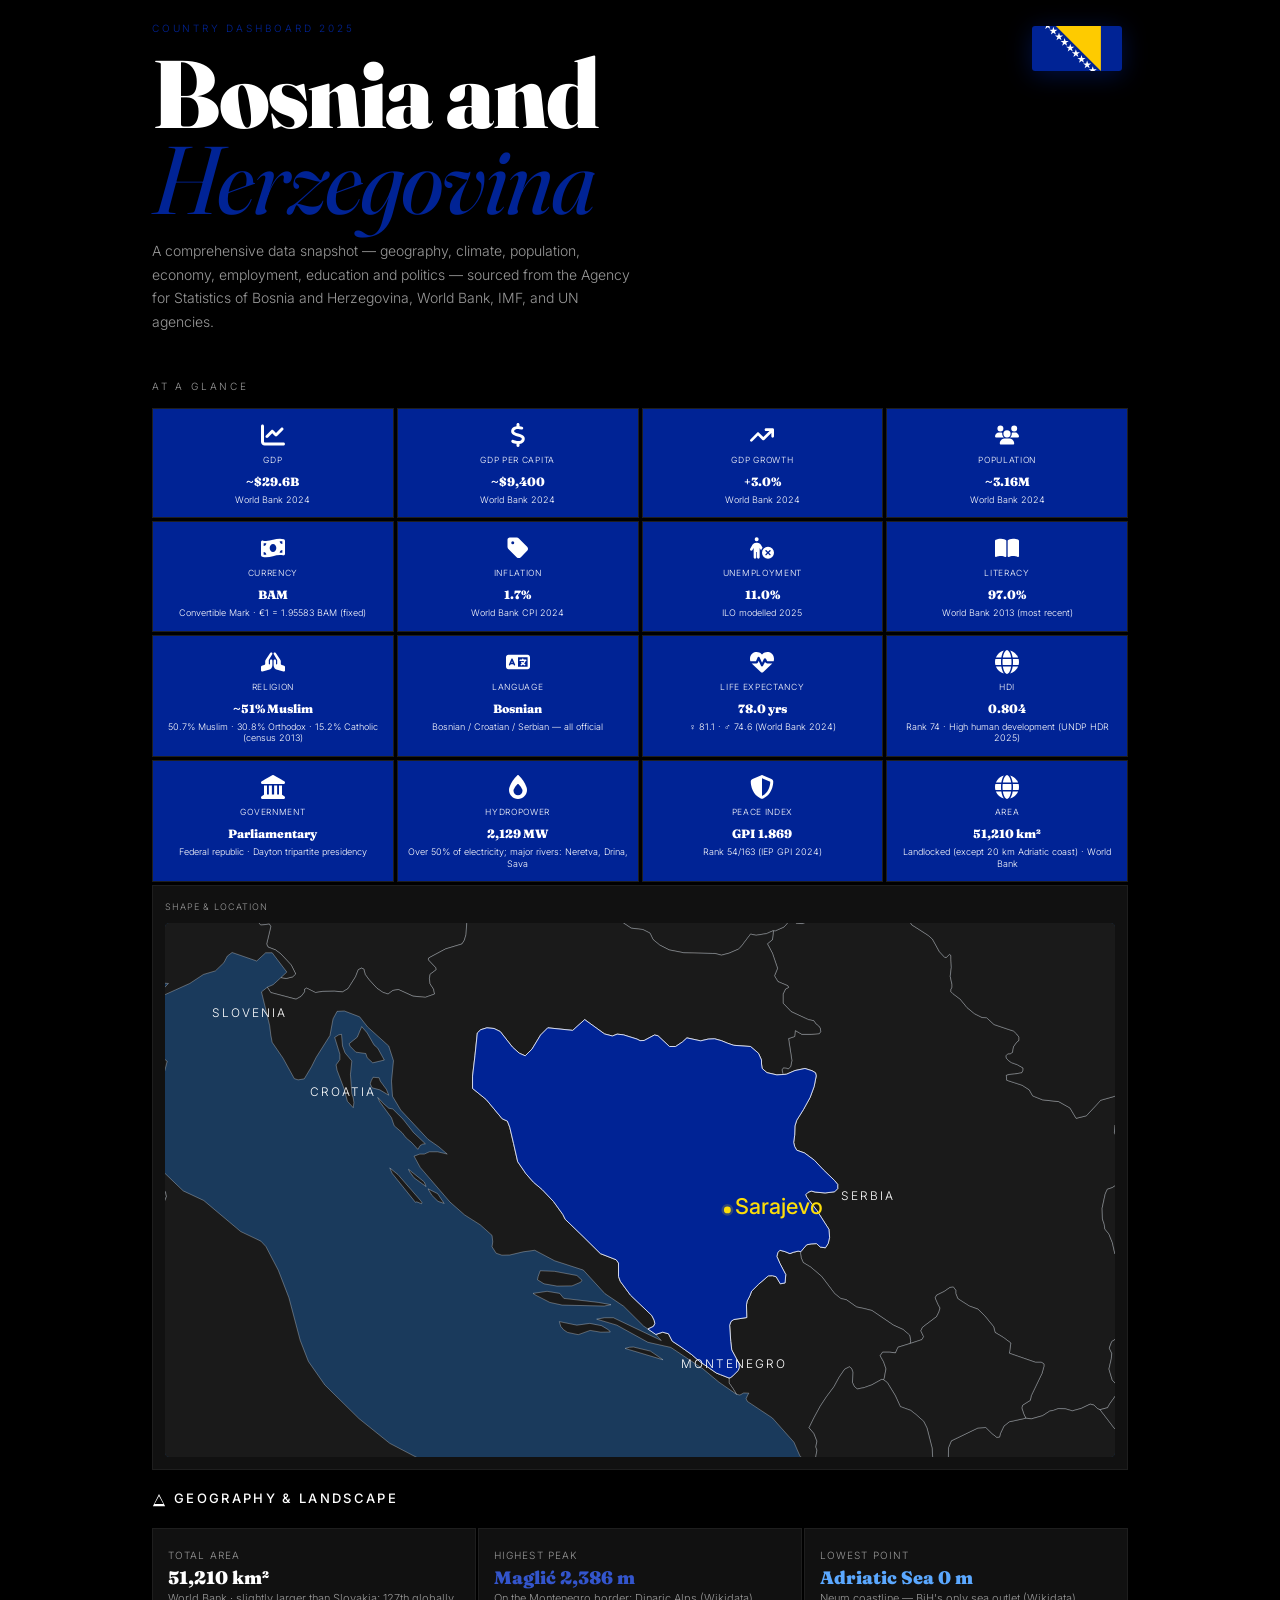
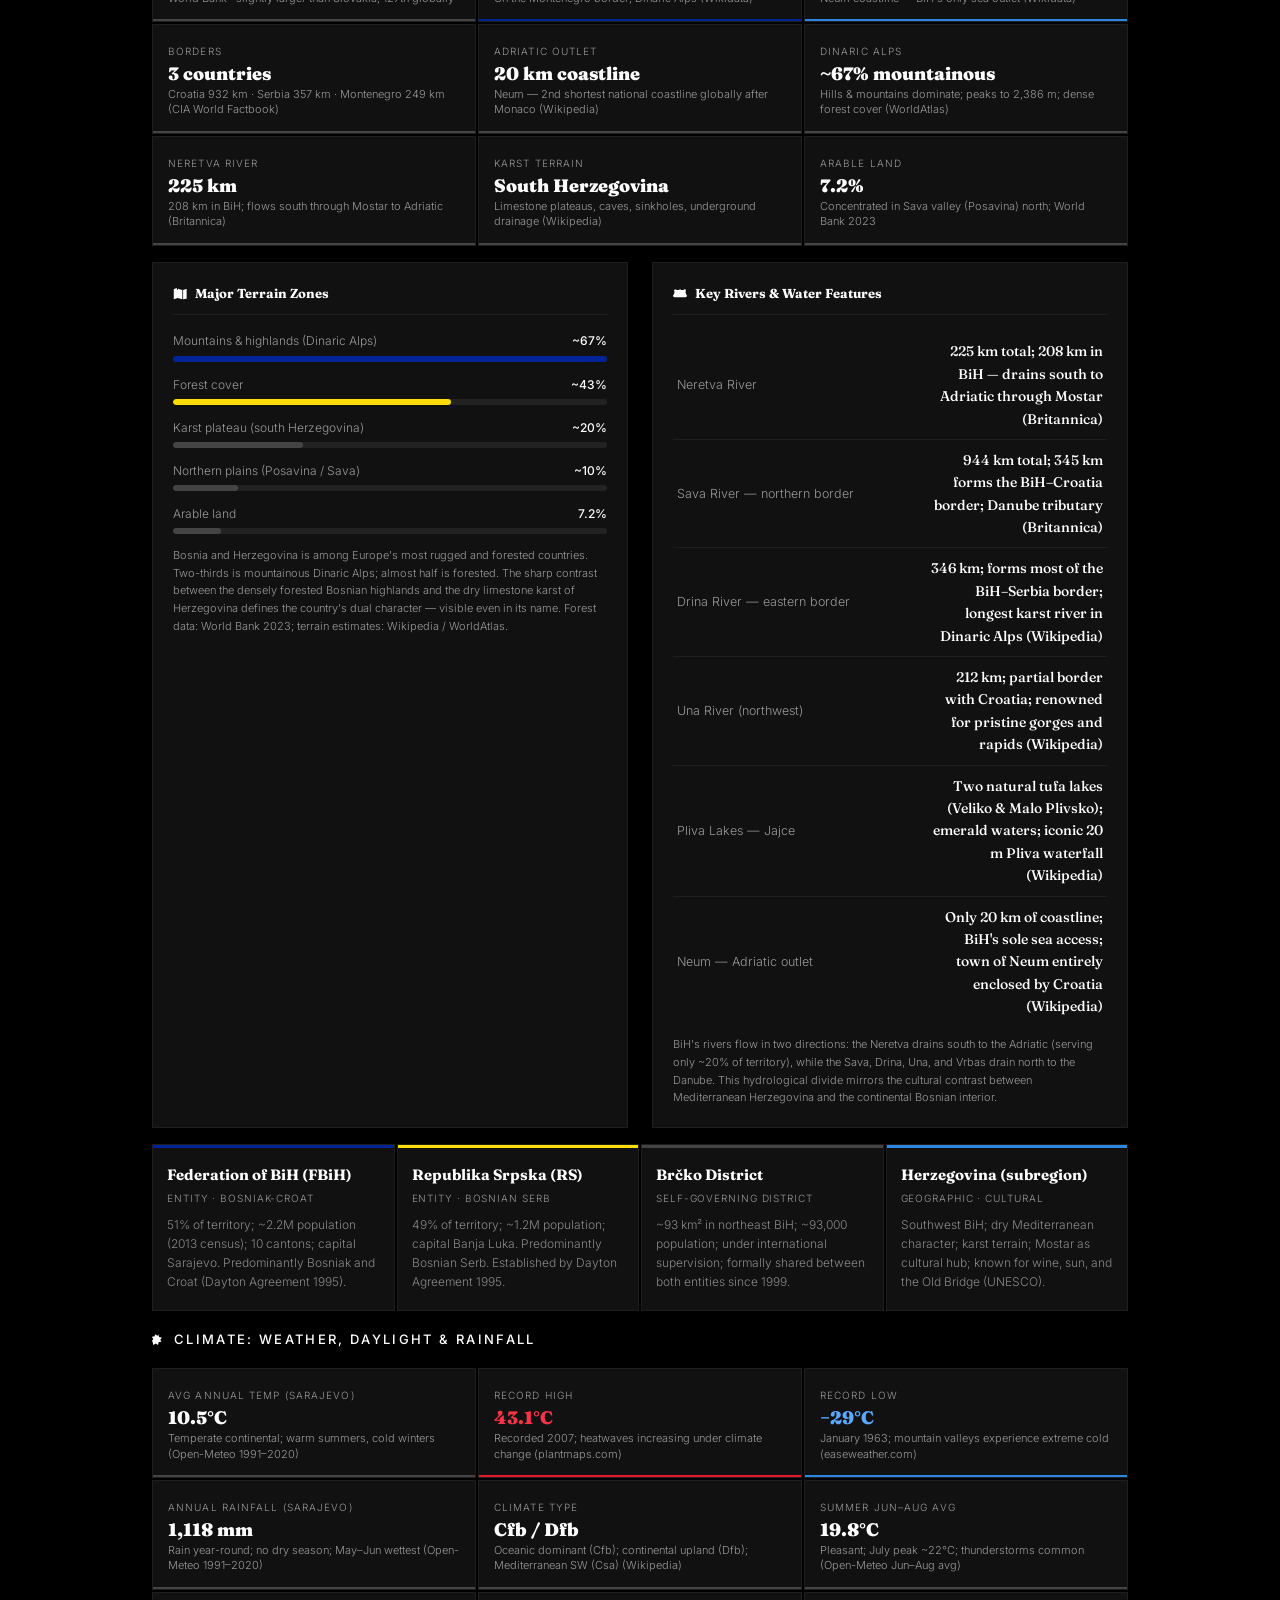
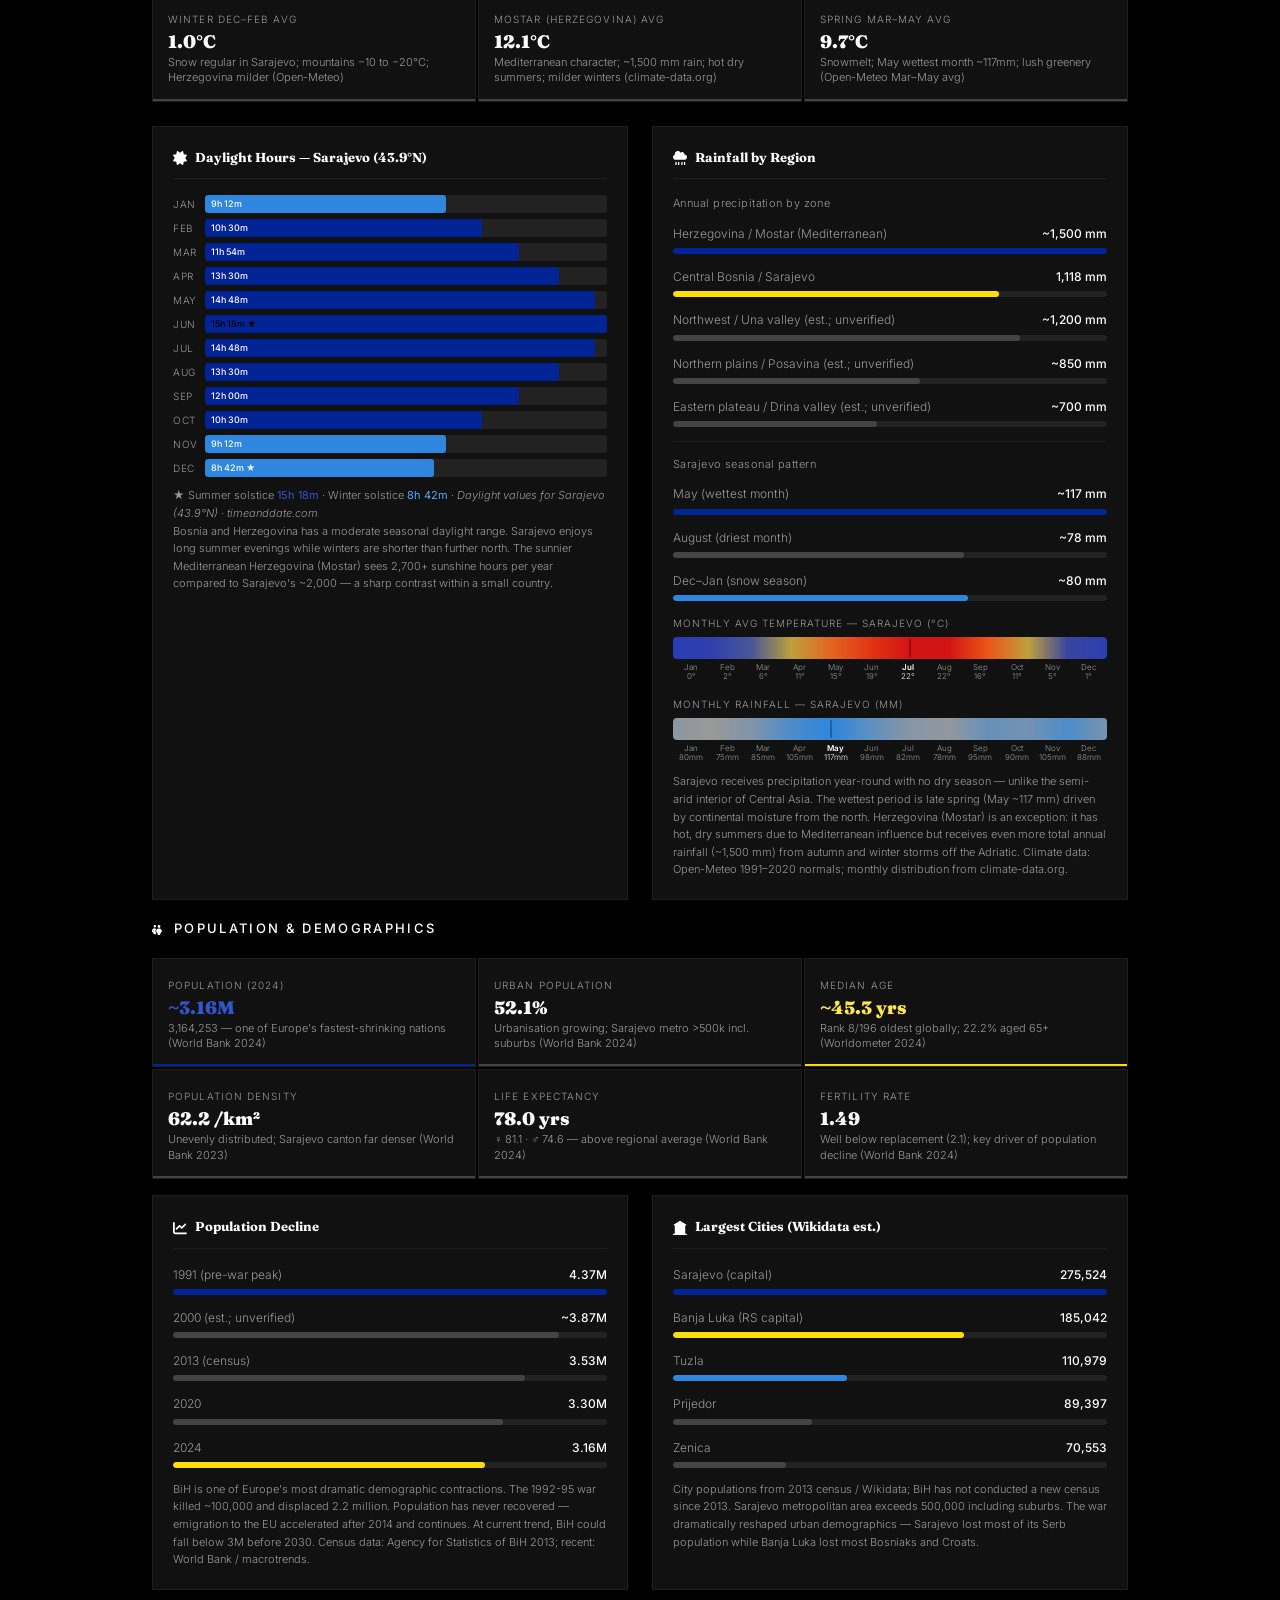
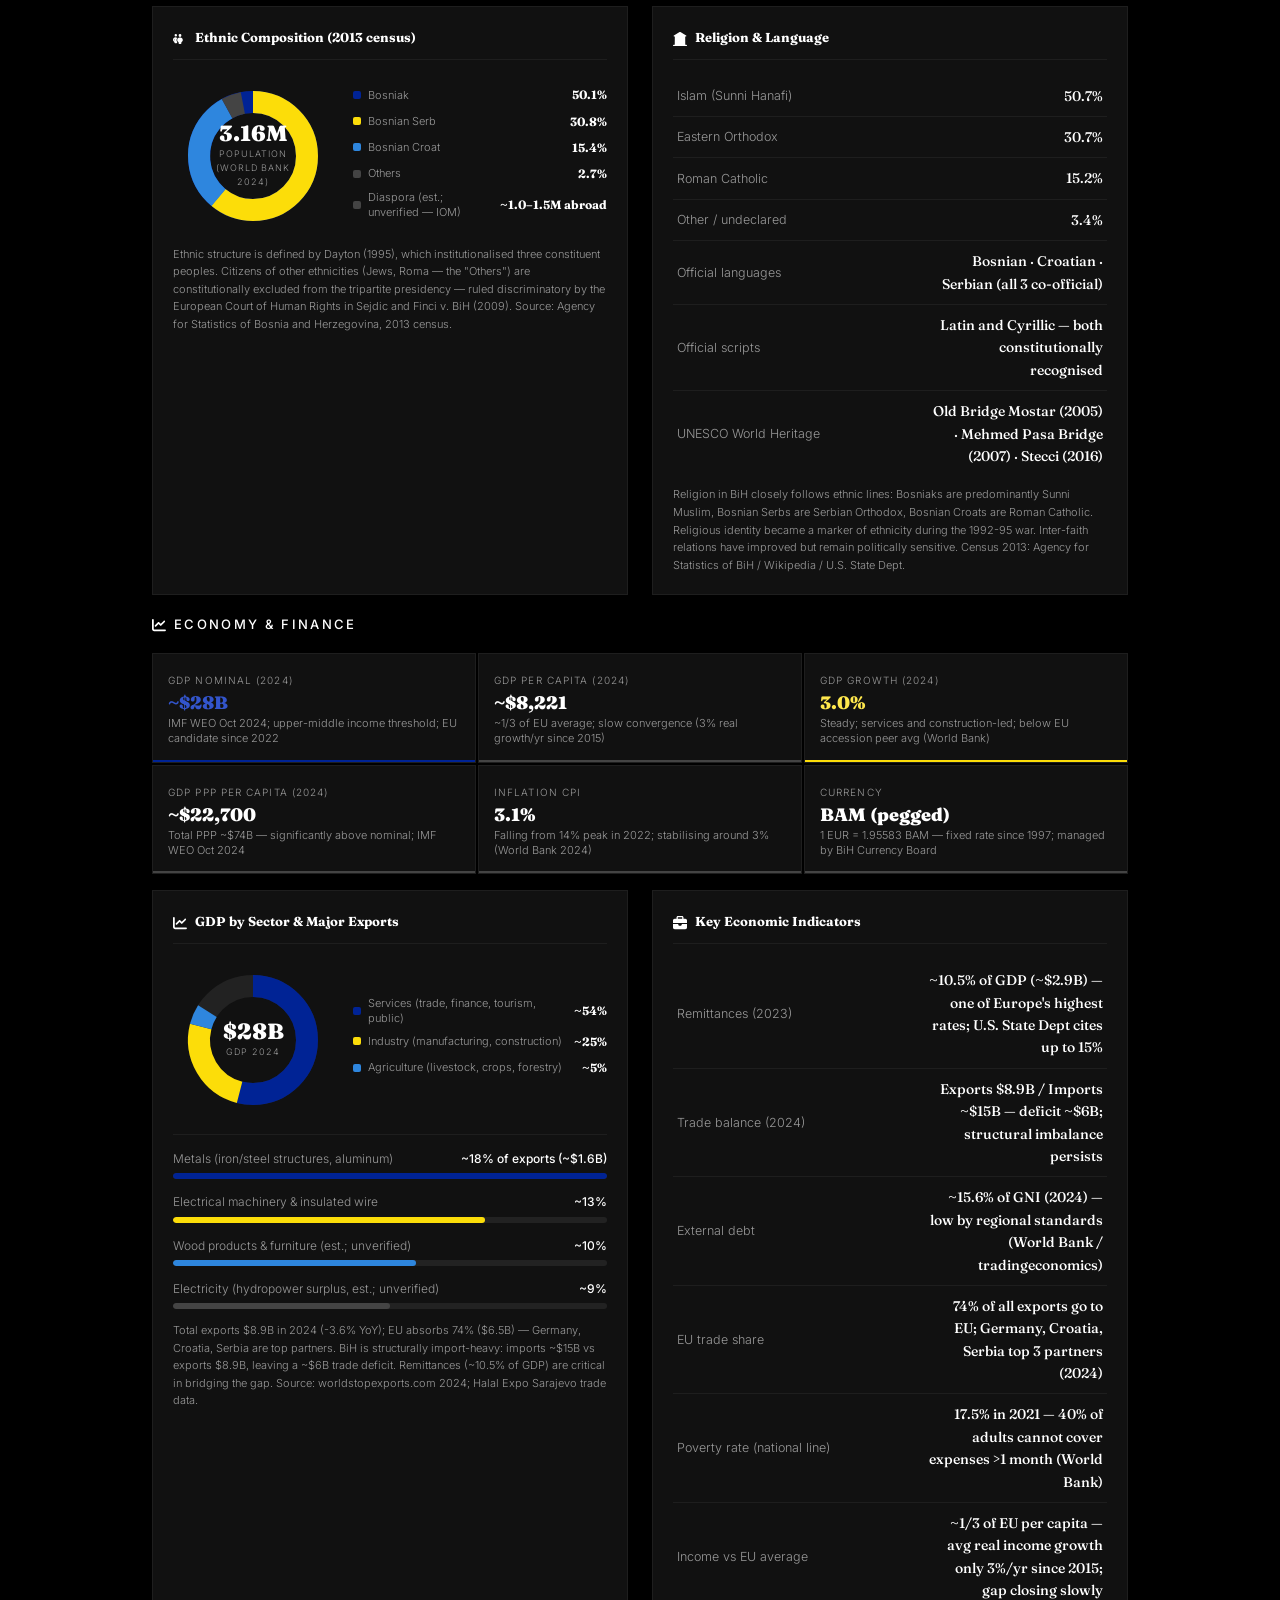
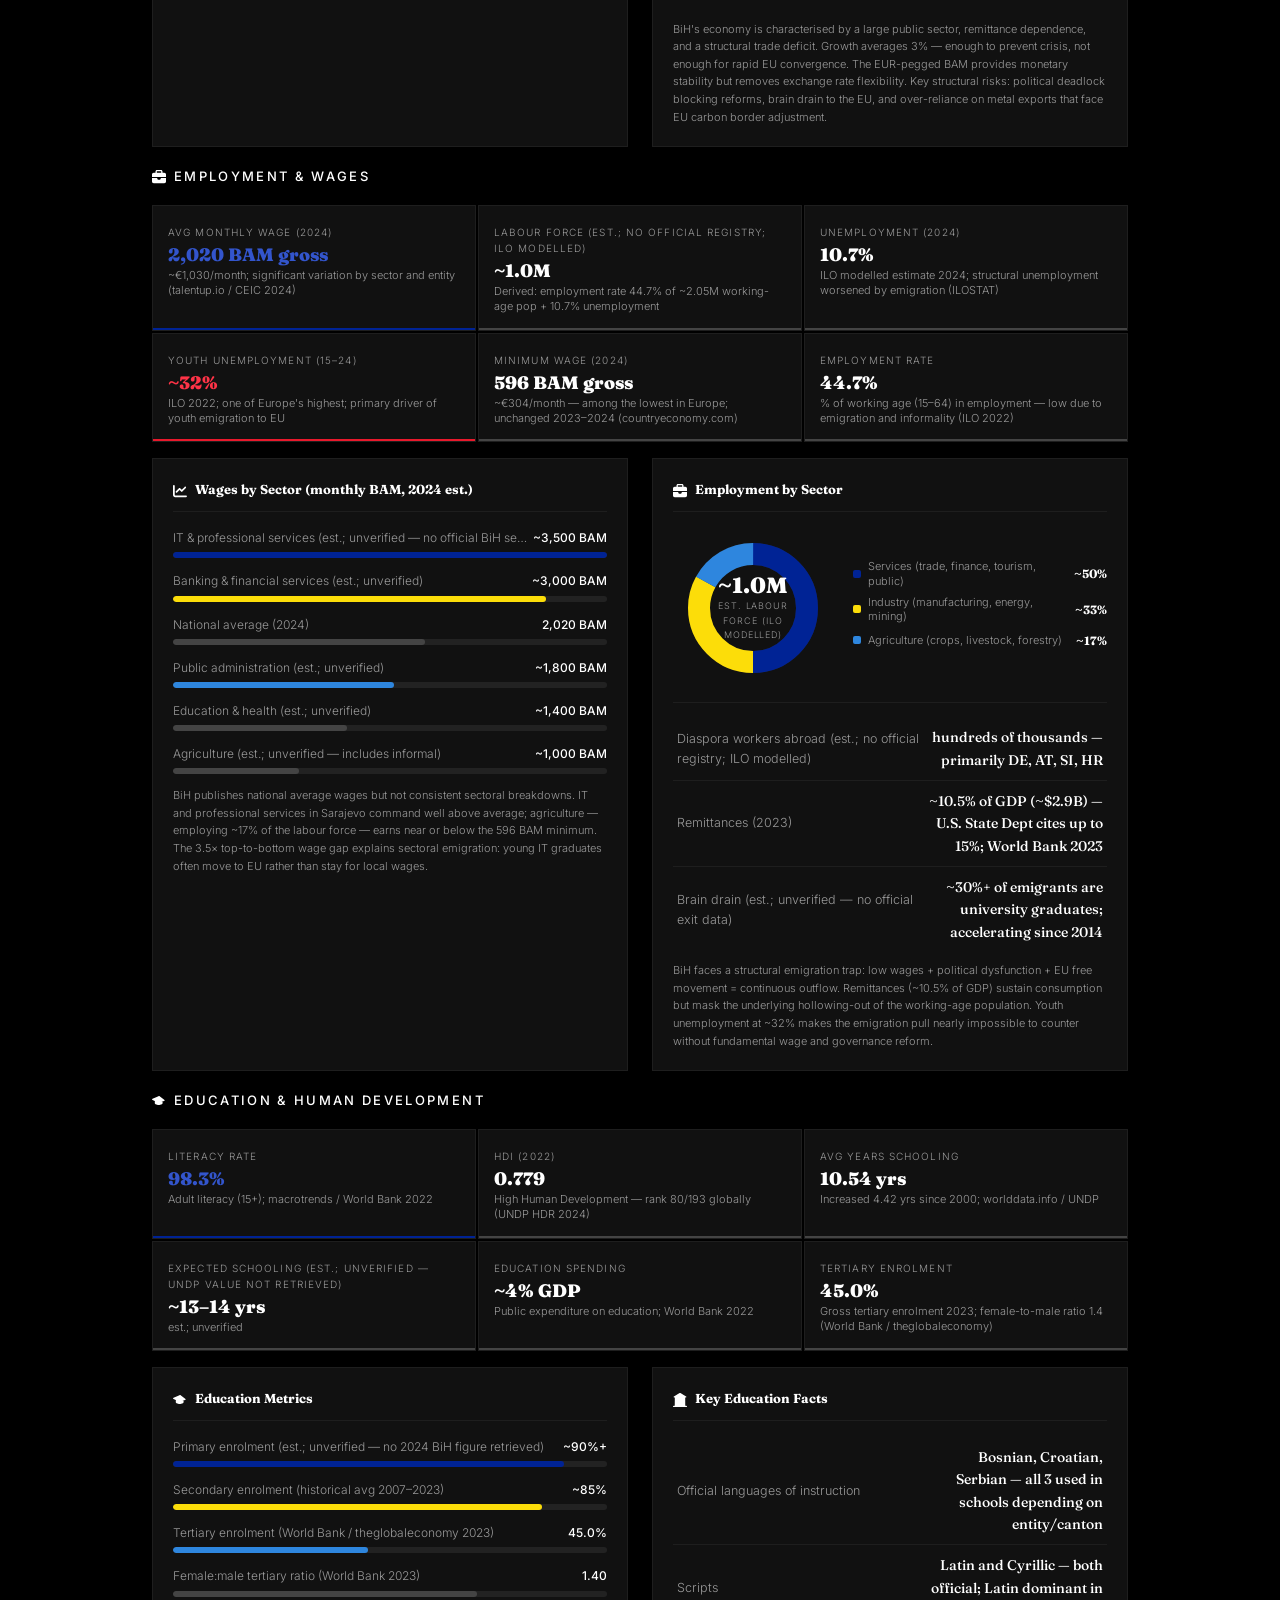
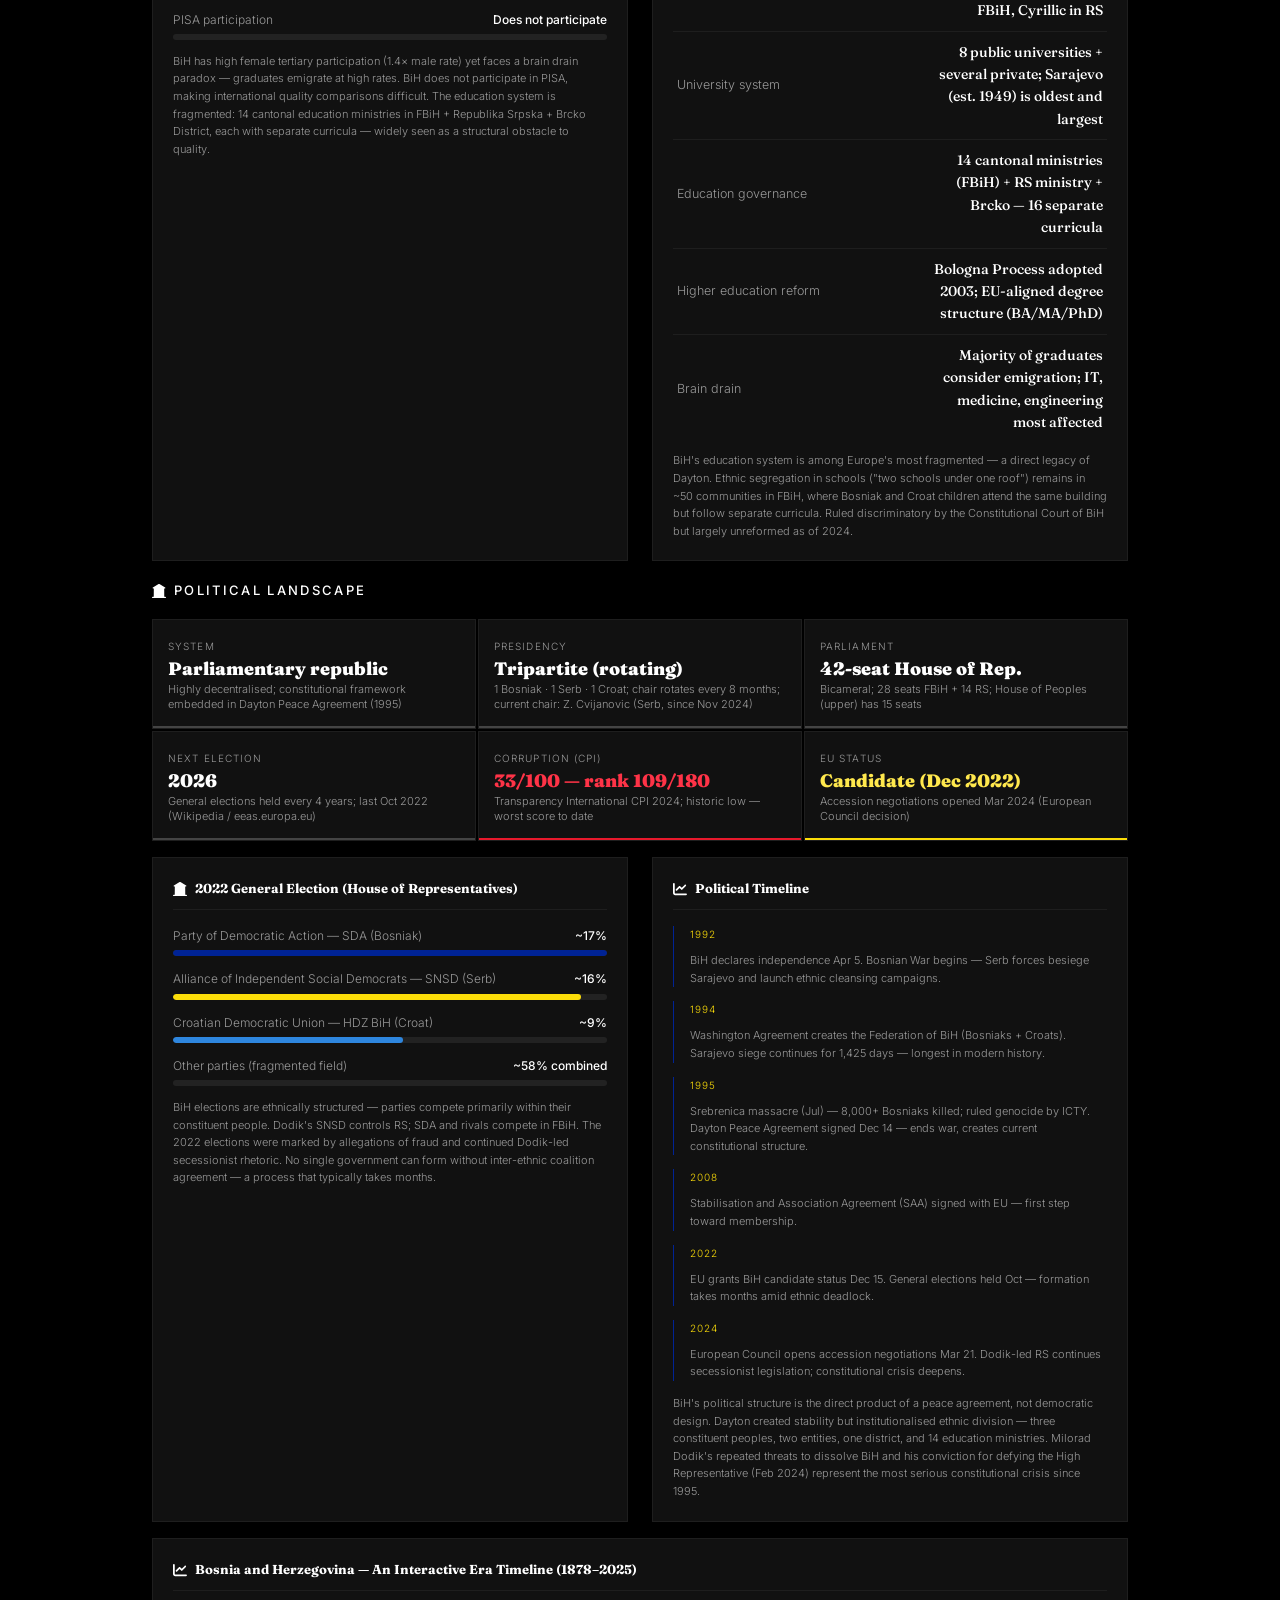
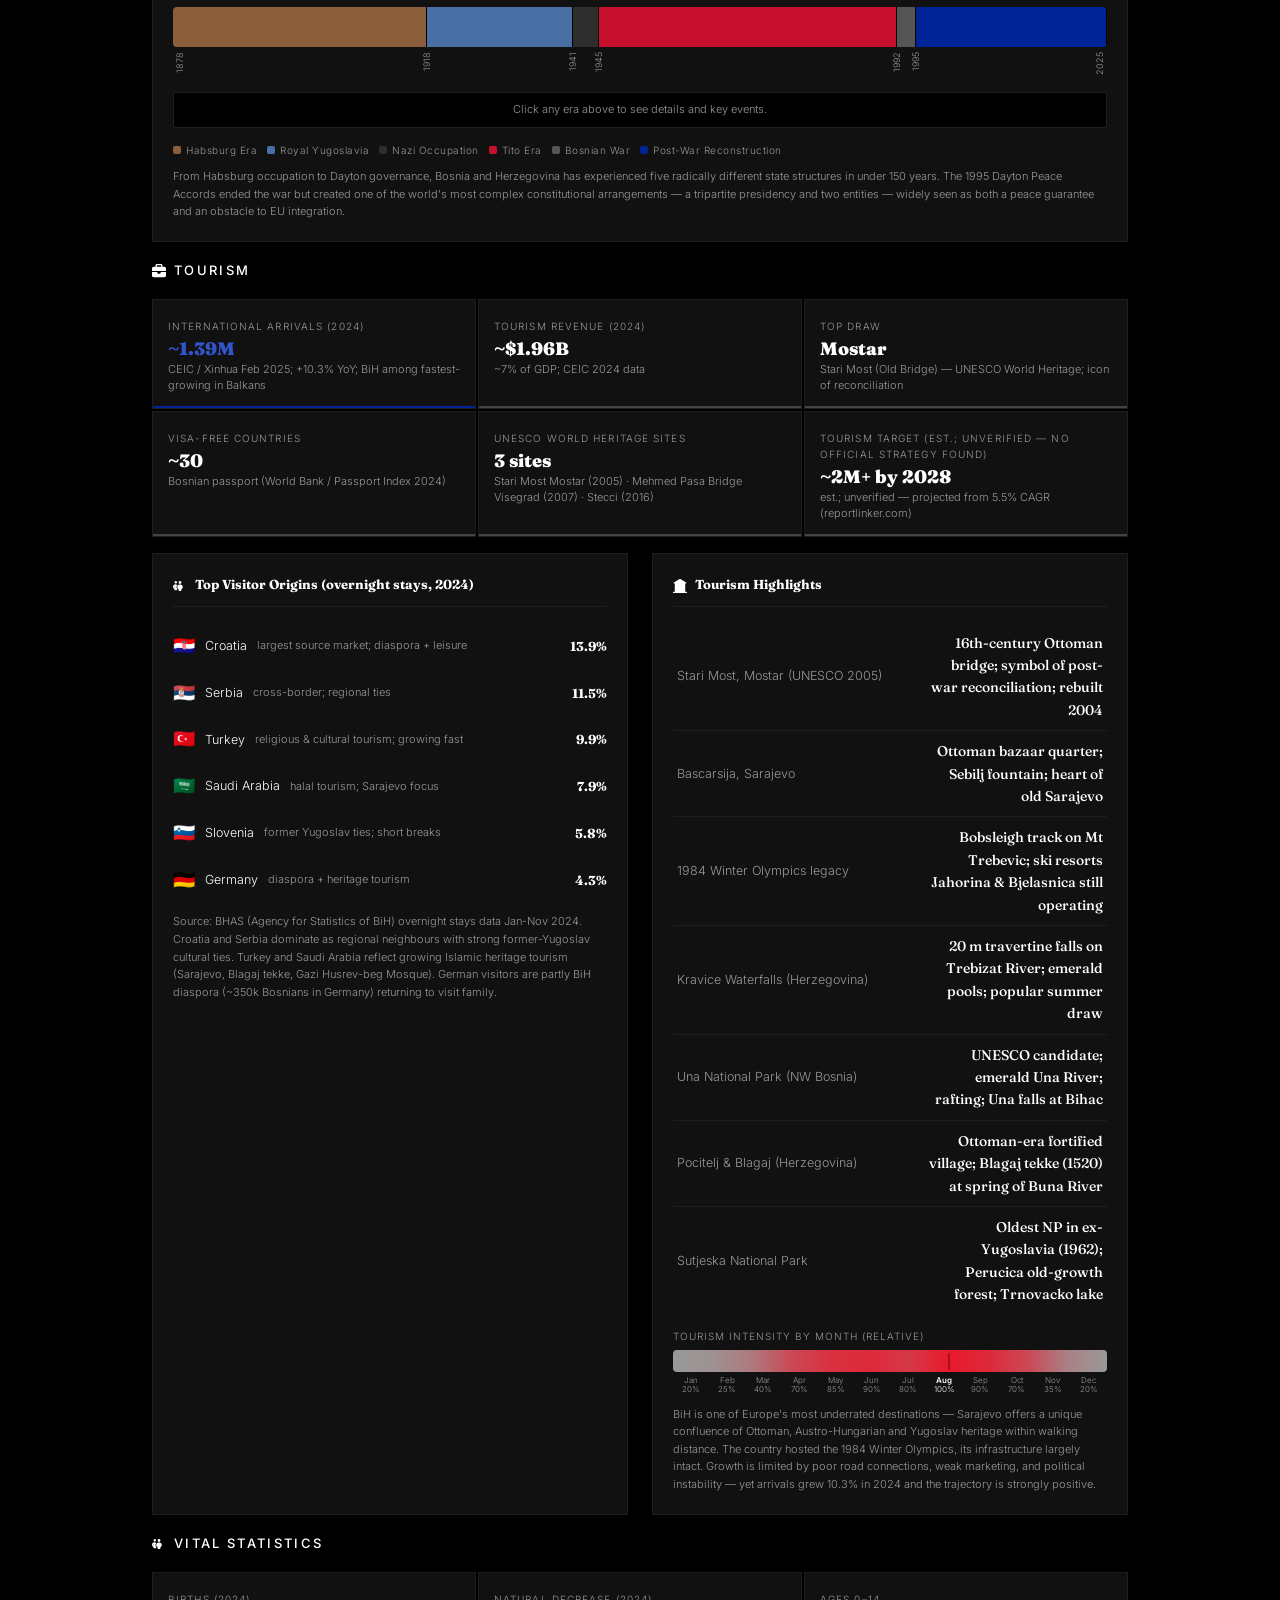
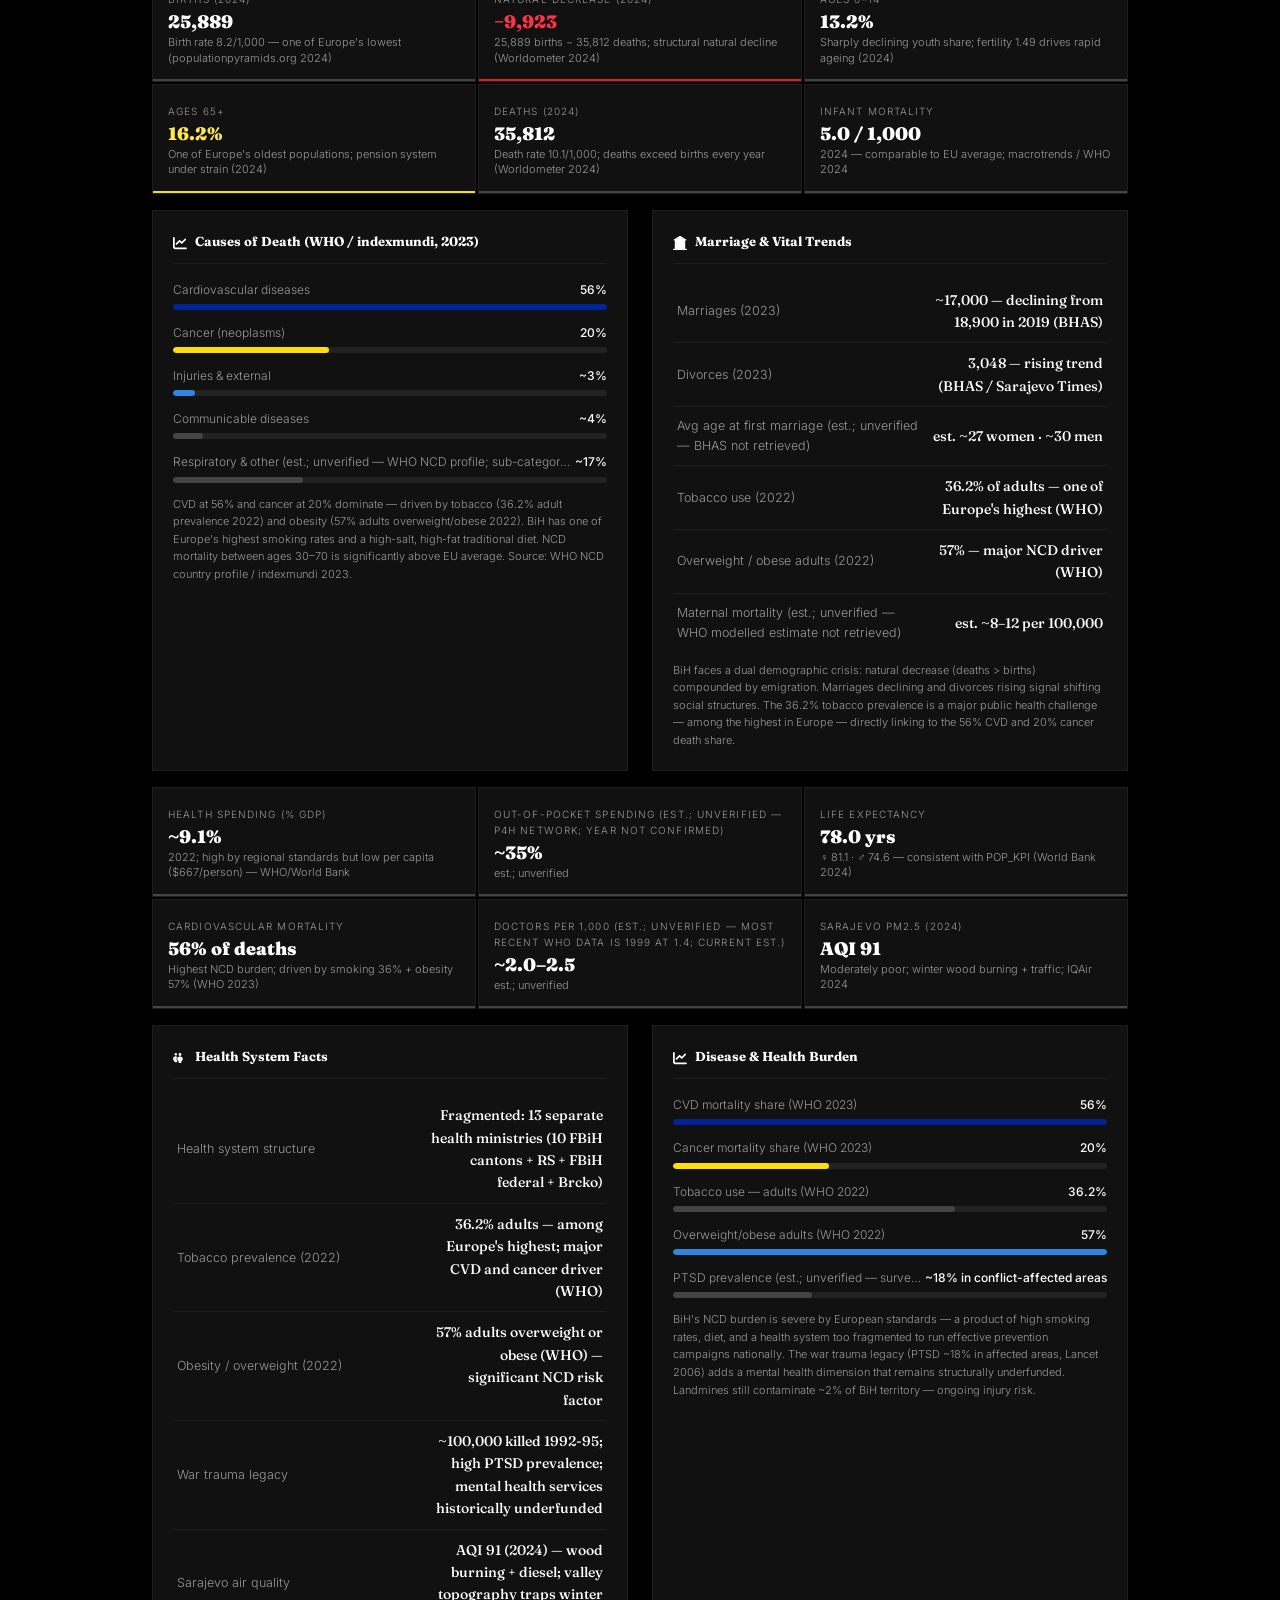
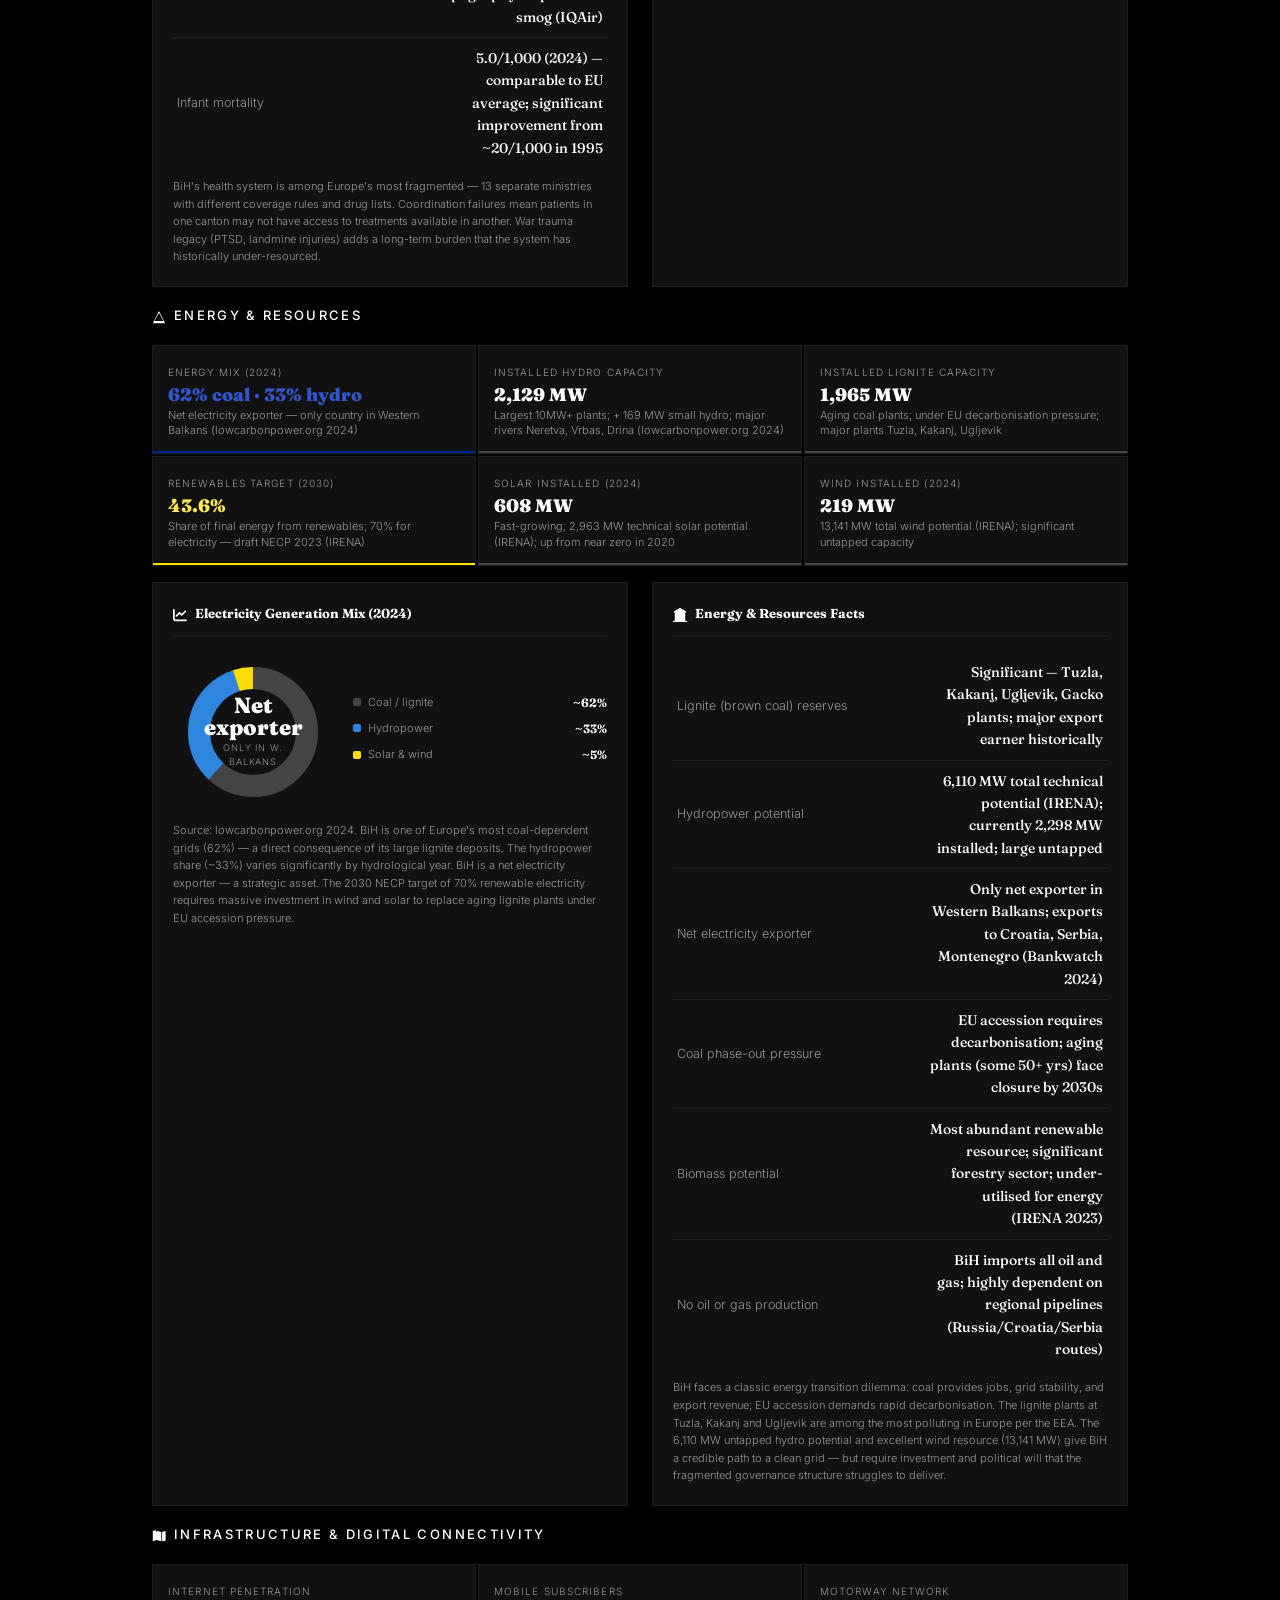
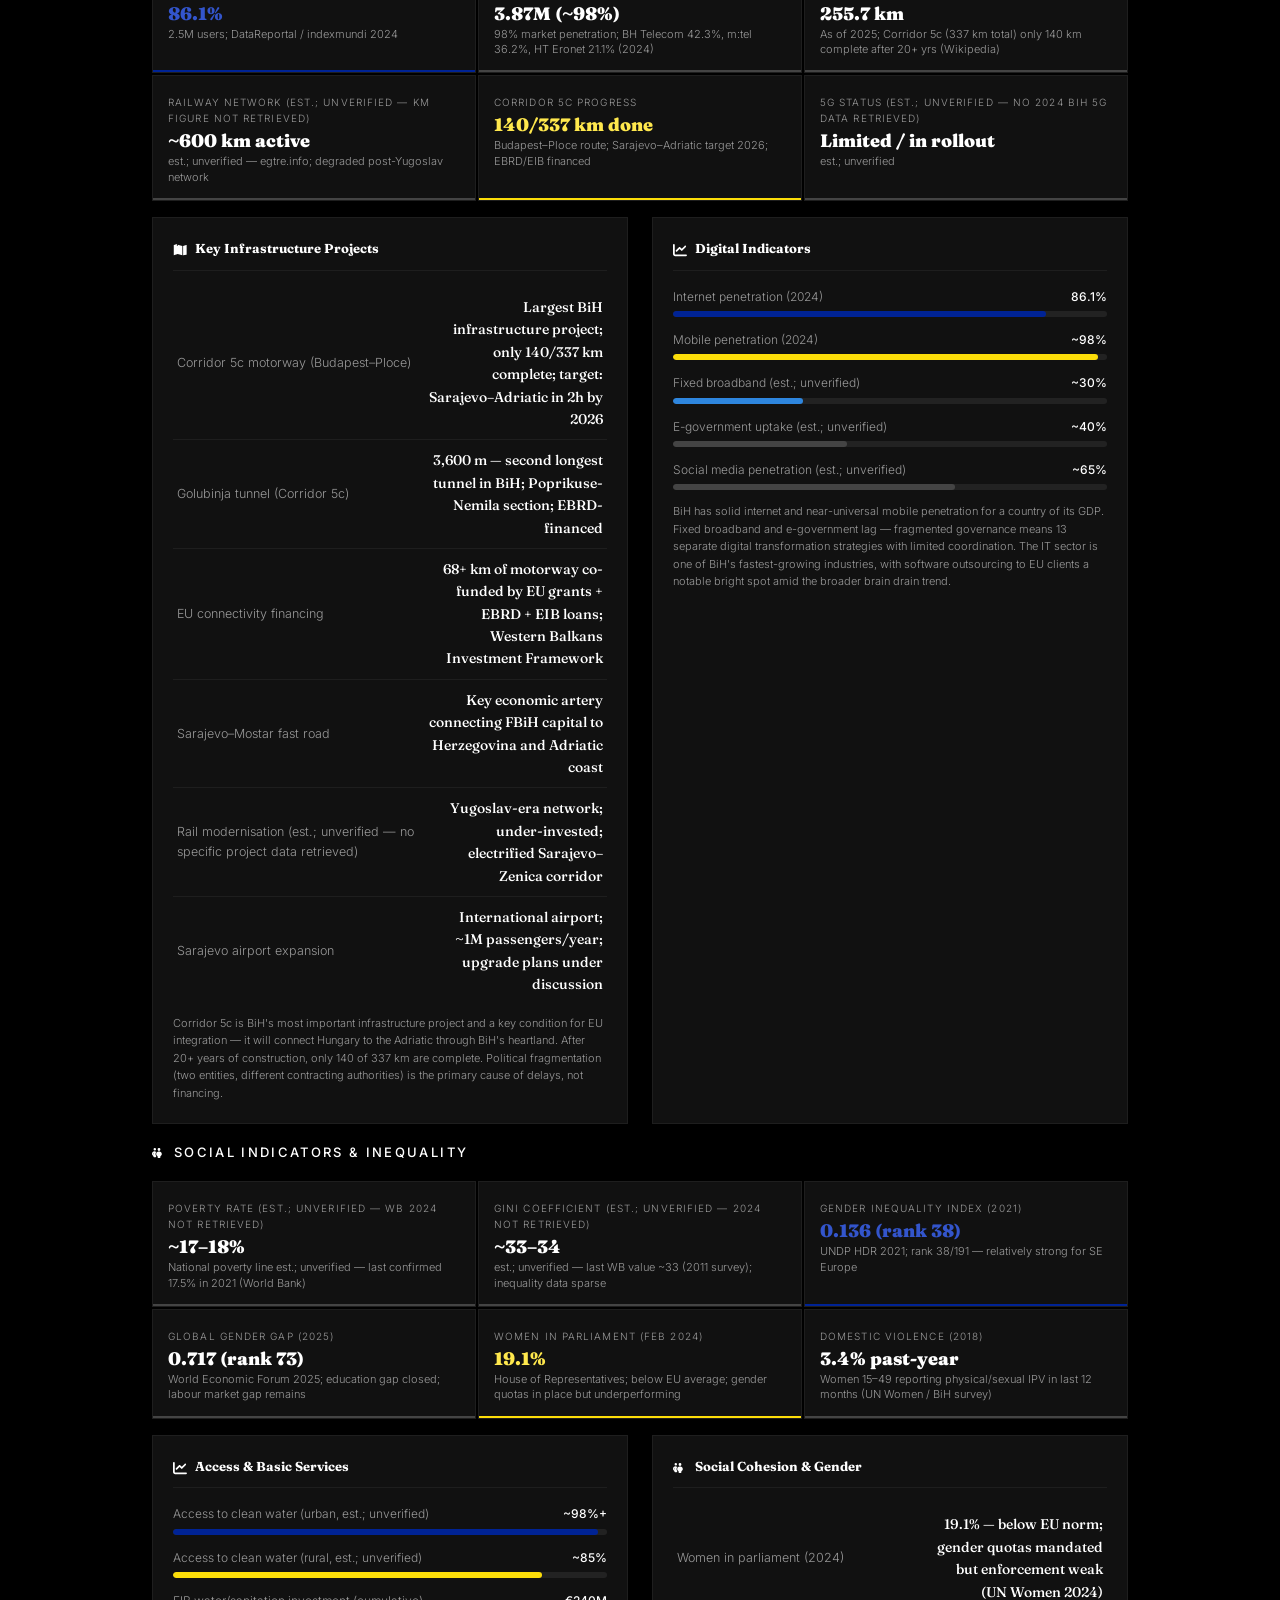
==== dashboards/bosnia-and-herzegovina.html @ 82970729 "refactor(bih): rename v1→final, restructure ERAS, flag SVG, grp/id/key scheme - Rename dashboard-v1." ====
<!DOCTYPE html>
<html lang="en">
  <head>
    <meta charset="utf-8"/>
    <meta content="width=device-width, initial-scale=1.0" name="viewport"/>
    <title>BosniaAndHerzegovina Dashboard</title>
    <link href="https://cdn.jsdelivr.net/npm/bootstrap@5.3.3/dist/css/bootstrap.min.css" rel="stylesheet"/>
    <style>
      @import url('https://fonts.googleapis.com/css2?family=Fraunces:ital,opsz,wght@0,9..144,300;0,9..144,700;0,9..144,900;1,9..144,400&family=Inter:wght@300;400;500&display=swap');
      * { box-sizing: border-box; margin: 0; padding: 0; }
      html, body { overflow-x: hidden; }
      body { background: #000; }
      .dash { background:#000; color:#fff; font-family:'Inter',sans-serif; font-weight:300; line-height:1.6; padding: 0 22px 80px; max-width:1020px; margin:0 auto; overflow-x: hidden; }
      @keyframes up { from { opacity:0; transform:translateY(10px); } to { opacity:1; transform:none; } }
      .kpi { animation: up .4s ease forwards; opacity:0; }
      .row.g-1 { --bs-gutter-x: 2px; --bs-gutter-y: 2px; margin-bottom: 2px; }
      .subnote { font-size:11px; color:#999; margin-top:10px; margin-bottom:0; line-height:1.6; }
      .panel-sublabel { font-size:11px; color:#999; margin-bottom:11px; letter-spacing:0.04em; }
      .section-icon { color:#fff; font-size:16px; flex-shrink:0; }
      .section-title { font-size:13px; letter-spacing:0.18em; text-transform:uppercase; color:#fff; font-weight:500; }
      .panel { background:#111; border:1px solid #1e1e1e; padding:20px; height:100%; }
      .panel-title { font-family:'Fraunces',serif; font-weight:700; font-size:13px; color:#fff; margin-bottom:16px; padding-bottom:11px; border-bottom:1px solid #1e1e1e; display:flex; align-items:center; gap:8px; }
      .panel-title-icon { color:#fff; flex-shrink:0; }
      .bar { margin-bottom:13px; }
      .bar-header { display:flex; justify-content:space-between; align-items:baseline; font-size:12px; color:#999; margin-bottom:5px; gap:4px; }
      .bar-label { overflow:hidden; text-overflow:ellipsis; white-space:nowrap; flex:1; }
      .bar-value { color:#fff; font-weight:500; flex-shrink:0; white-space:nowrap; }
      .bar-track { height:6px; background:#222; border-radius:3px; overflow:hidden; }
      .bar-fill { height:100%; border-radius:3px; }
      .tbl { width:100%; border-collapse:collapse; table-layout:fixed; }
      .tbl td:first-child { padding:9px 4px; font-size:12.5px; color:#999; width:58%; overflow-wrap:break-word; }
      .tbl td:last-child { padding:9px 4px; font-size:14px; color:#fff; font-weight:500; text-align:right; font-family:'Fraunces',serif; overflow-wrap:break-word; }
      .kpi { background:#111; border:1px solid #1e1e1e; padding:18px 15px 15px; position:relative; overflow:hidden; width:100%; flex:1; }
      .kpi-accent { position:absolute; bottom:0; left:0; right:0; height:2px; }
      .kpi-label { font-size:10px; letter-spacing:0.11em; text-transform:uppercase; color:#999; margin-bottom:6px; }
      .kpi-value { font-family:'Fraunces',serif; font-weight:900; font-size:18px; line-height:1; margin-bottom:4px; word-break:break-word; }
      .kpi-sub { font-size:11px; color:#999; line-height:1.4; }
      .regcard { background:#111; border:1px solid #1e1e1e; padding:18px 14px; position:relative; overflow:hidden; height:100%; }
      .regcard-stripe { position:absolute; top:0; left:0; right:0; height:3px; }
      .regcard-name { font-family:'Fraunces',serif; font-weight:700; font-size:15px; color:#fff; margin-bottom:3px; }
      .regcard-type { font-size:10px; letter-spacing:0.09em; text-transform:uppercase; color:#999; margin-bottom:9px; }
      .regcard-desc { font-size:12px; color:#888; line-height:1.6; }
      .dlrow { display:flex; align-items:center; gap:8px; margin-bottom:6px; }
      .dlrow-mo { font-size:10px; letter-spacing:0.05em; text-transform:uppercase; color:#999; width:24px; flex-shrink:0; }
      .dlrow-track { flex:1; height:18px; background:#222; border-radius:3px; overflow:hidden; min-width:0; }
      .dlrow-fill { height:100%; border-radius:3px; display:flex; align-items:center; padding-left:6px; }
      .dlrow-label { font-size:9px; font-weight:500; white-space:nowrap; overflow:hidden; }
      #top { padding:20px 0 0; display:grid; grid-template-columns:1fr minmax(0,96px); align-items:end; gap:16px; margin-bottom:8px; }
      .top-eyebrow { font-size:10px; letter-spacing:0.28em; text-transform:uppercase; color:#002395; margin-bottom:14px; }
      #top h1 { font-family:'Fraunces',serif; font-weight:900; font-size:clamp(44px,9vw,96px); line-height:0.9; letter-spacing:-0.02em; margin-bottom:16px; }
      #top h1 em { font-style:italic; color:#002395; font-weight:400; }
      .top-desc { font-size:14px; color:#999; max-width:480px; line-height:1.7; }
      .top-flag { align-self:flex-start; margin-top:6px; }
      #glance { margin:28px 0 8px; }
      .glance-eyebrow { font-size:10px; letter-spacing:0.28em; text-transform:uppercase; color:#999; margin-bottom:14px; }
      .glance-grid { display:grid; grid-template-columns:1fr 1fr 1fr 1fr; gap:3px; }
      .glance-tile { background:#002395; border:1px solid #1e1e1e; padding:14px 8px 12px; position:relative; overflow:hidden; display:flex; flex-direction:column; align-items:center; text-align:center; }
      .glance-tile-icon { margin-bottom:7px; line-height:1; }
      .glance-tile-label { font-size:8.5px; letter-spacing:0.08em; text-transform:uppercase; color:#fff; margin-bottom:4px; }
      .glance-tile-value { font-family:'Fraunces',serif; font-weight:900; font-size:12px; color:#fff; margin-bottom:3px; word-break:break-word; }
      .glance-tile-note { font-size:9px; color:#fff; line-height:1.3; }
      .glance-map-tile { background:#111; border:1px solid #1e1e1e; padding:14px 12px 12px; position:relative; overflow:hidden; grid-column:span 4; }
      .glance-map-label { font-size:9px; letter-spacing:0.1em; text-transform:uppercase; color:#999; margin-bottom:8px; }
      .glance-map-container { position:relative; width:100%; aspect-ratio:16/9; overflow:hidden; border-radius:4px; }
      .glance-map-container svg { width:100%; height:100%; display:block; }
      .glance-map-loading { position:absolute; inset:0; display:flex; align-items:center; justify-content:center; color:#999; font-size:11px; }
      .divider { height:1px; background:#1e1e1e; margin:14px 0; }
      #footer { padding:8px 0 0; margin-top:8px; }
      .footer-sources { font-size:10.5px; color:#555; line-height:1.7; }
      .footer-legal { font-size:9.5px; color:#444; margin-top:6px; line-height:1.6; text-align:center; }
      .timeline-item { padding-left:16px; border-left:1px solid #002395; margin-bottom:14px; }
      .timeline-year { font-size:10px; letter-spacing:0.11em; color:#FCDD09; text-transform:uppercase; margin-bottom:2px; }
      .country-row { display:flex; align-items:center; gap:10px; padding:9px 0; }
      .country-flag { font-size:18px; flex-shrink:0; }
      .country-name { font-size:12.5px; color:#fff; flex-shrink:0; }
      .country-val { font-size:11px; color:#999; flex:1; }
      .country-pct { font-family:'Fraunces',serif; font-weight:700; font-size:13px; color:#fff; flex-shrink:0; }
      .era-bar { display:flex; height:40px; border-radius:4px; overflow:hidden; }
      .era-seg { cursor:pointer; transition:background 0.2s; flex-shrink:0; border-right:1px solid #000; }
      .era-labels { position:relative; height:28px; margin-top:5px; }
      .era-year-label { position:absolute; top:0; font-size:9px; color:#999; white-space:nowrap; writing-mode:vertical-lr; }
      .era-2025 { position:absolute; right:0; top:0; font-size:9px; color:#999; white-space:nowrap; writing-mode:vertical-lr; transform:scaleX(-1) scaleY(-1); }
      #era-placeholder { background:#000; border:1px solid #1e1e1e; padding:8px 16px; border-radius:2px; margin-top:12px; font-size:11px; color:#999; text-align:center; }
      .era-panel { background:#000; border:1px solid #1e1e1e; padding:16px 18px; border-radius:2px; margin-top:12px; }
      .era-panel-header { display:flex; justify-content:space-between; align-items:baseline; margin-bottom:8px; flex-wrap:wrap; gap:6px; }
      .era-year-range { font-size:10px; letter-spacing:0.15em; text-transform:uppercase; margin-bottom:3px; }
      .era-panel-label { font-family:'Fraunces',serif; font-weight:700; font-size:17px; color:#fff; }
      .era-duration { font-family:'Fraunces',serif; font-weight:900; font-size:24px; opacity:0.4; }
      .era-desc { font-size:12px; color:#999; line-height:1.7; margin-bottom:12px; }
      .era-events { display:flex; flex-direction:column; gap:5px; }
      .era-event { display:flex; align-items:flex-start; gap:8px; }
      .era-bullet { width:4px; height:4px; border-radius:50%; margin-top:5px; flex-shrink:0; }
      .era-event-text { font-size:11.5px; color:#fff; line-height:1.5; }
      .era-legend { display:flex; flex-wrap:wrap; gap:10px; margin-top:14px; }
      .era-leg { display:flex; align-items:center; gap:5px; cursor:pointer; }
      .era-swatch { width:8px; height:8px; border-radius:2px; flex-shrink:0; }
      .era-leg-lbl { font-size:10px; color:#999; letter-spacing:0.05em; }
    </style>
  </head>
  <body style="margin:0;background:#000">
    <div class="dash">
      <div id="top">
        <div>
          <div class="top-eyebrow">
            Country Dashboard 2025
          </div>
          <h1>
            Bosnia and <em>Herzegovina</em>
          </h1>
          <p class="top-desc">
            A comprehensive data snapshot — geography, climate, population, economy, employment, education and politics — sourced from the Agency for Statistics of Bosnia and Herzegovina, World Bank, IMF, and UN agencies.
          </p>
        </div>
        <div class="top-flag">
          <div style="width:90px;height:45px;border-radius:3px;overflow:hidden;box-shadow:0 4px 24px rgba(0,35,149,.45);flex-shrink:0;position:relative">
            <svg height="45" viewbox="0 0 16 8" width="90" xmlns="http://www.w3.org/2000/svg" xmlns:xlink="http://www.w3.org/1999/xlink">
              <rect fill="#002395" height="8" width="16">
              </rect>
              <path d="m4.24,0h8v8z" fill="#fecb00">
              </path>
              <g id="bih-sg">
                <path d="M2.353283,0.5248529 2.8,-0.85 3.246717,0.524853 2.077197,-0.324853H3.522803z" fill="#fff" id="bih-s">
                </path>
                <use x="1" xlink:href="#bih-s" y="1">
                </use>
                <use x="2" xlink:href="#bih-s" y="2">
                </use>
              </g>
              <use x="3" xlink:href="#bih-sg" y="3">
              </use>
              <use x="6" xlink:href="#bih-sg" y="6">
              </use>
            </svg>
          </div>
        </div>
      </div>
      <div id="glance">
        <div class="glance-eyebrow">
          At a glance
        </div>
        <div class="glance-grid">
          <div class="glance-tile">
            <div class="glance-tile-icon">
              <svg fill="#fff" height="24" viewbox="0 0 512 512" width="24" xmlns="http://www.w3.org/2000/svg">
                <path d="M64 64c0-17.7-14.3-32-32-32S0 46.3 0 64L0 400c0 44.2 35.8 80 80 80l400 0c17.7 0 32-14.3 32-32s-14.3-32-32-32L80 416c-8.8 0-16-7.2-16-16L64 64zm406.6 86.6c12.5-12.5 12.5-32.8 0-45.3s-32.8-12.5-45.3 0L320 210.7l-57.4-57.4c-12.5-12.5-32.8-12.5-45.3 0l-112 112c-12.5 12.5-12.5 32.8 0 45.3s32.8 12.5 45.3 0L240 221.3l57.4 57.4c12.5 12.5 32.8 12.5 45.3 0l128-128z">
                </path>
              </svg>
            </div>
            <div class="glance-tile-label">
              GDP
            </div>
            <div class="glance-tile-value">
              ~$29.6B
            </div>
            <div class="glance-tile-note">
              World Bank 2024
            </div>
          </div>
          <div class="glance-tile">
            <div class="glance-tile-icon">
              <svg fill="#fff" height="24" viewbox="0 0 320 512" width="24" xmlns="http://www.w3.org/2000/svg">
                <path d="M160 0c17.7 0 32 14.3 32 32l0 35.7c1.6 .2 3.1 .4 4.7 .7c.4 .1 .7 .1 1.1 .2l48 8.8c17.4 3.2 28.9 19.9 25.7 37.2s-19.9 28.9-37.2 25.7l-47.5-8.7c-31.3-4.6-58.9-1.5-78.3 6.2s-27.2 18.3-29 28.1c-2 10.7-.5 16.7 1.2 20.4c1.8 3.9 5.5 8.3 12.8 13.2c16.3 10.7 41.3 17.7 73.7 26.3l2.9 .8c28.6 7.6 63.6 16.8 89.6 33.8c14.2 9.3 27.6 21.9 35.9 39.5c8.5 17.9 10.3 37.9 6.4 59.2c-6.9 38-33.1 63.4-65.6 76.7c-13.7 5.6-28.6 9.2-44.4 11l0 33.4c0 17.7-14.3 32-32 32s-32-14.3-32-32l0-34.9c-.4-.1-.9-.1-1.3-.2l-.2 0s0 0 0 0c-24.4-3.8-64.5-14.3-91.5-26.3c-16.1-7.2-23.4-26.1-16.2-42.2s26.1-23.4 42.2-16.2c20.9 9.3 55.3 18.5 75.2 21.6c31.9 4.7 58.2 2 76-5.3c16.9-6.9 24.6-16.9 26.8-28.9c1.9-10.6 .4-16.7-1.3-20.4c-1.9-4-5.6-8.4-13-13.3c-16.4-10.7-41.5-17.7-74-26.3l-2.8-.7s0 0 0 0C119.4 279.3 84.4 270 58.4 253c-14.2-9.3-27.5-22-35.8-39.6c-8.4-17.9-10.1-37.9-6.1-59.2C23.7 116 52.3 91.2 84.8 78.3c13.3-5.3 27.9-8.9 43.2-11L128 32c0-17.7 14.3-32 32-32z">
                </path>
              </svg>
            </div>
            <div class="glance-tile-label">
              GDP per Capita
            </div>
            <div class="glance-tile-value">
              ~$9,400
            </div>
            <div class="glance-tile-note">
              World Bank 2024
            </div>
          </div>
          <div class="glance-tile">
            <div class="glance-tile-icon">
              <svg fill="#fff" height="24" viewbox="0 0 576 512" width="24" xmlns="http://www.w3.org/2000/svg">
                <path d="M384 160c-17.7 0-32-14.3-32-32s14.3-32 32-32l160 0c17.7 0 32 14.3 32 32l0 160c0 17.7-14.3 32-32 32s-32-14.3-32-32l0-82.7L342.6 374.6c-12.5 12.5-32.8 12.5-45.3 0L192 269.3 54.6 406.6c-12.5 12.5-32.8 12.5-45.3 0s-12.5-32.8 0-45.3l160-160c12.5-12.5 32.8-12.5 45.3 0L320 306.7 466.7 160 384 160z">
                </path>
              </svg>
            </div>
            <div class="glance-tile-label">
              GDP Growth
            </div>
            <div class="glance-tile-value">
              +3.0%
            </div>
            <div class="glance-tile-note">
              World Bank 2024
            </div>
          </div>
          <div class="glance-tile">
            <div class="glance-tile-icon">
              <svg fill="#fff" height="24" viewbox="0 0 640 512" width="24" xmlns="http://www.w3.org/2000/svg">
                <path d="M144 0a80 80 0 1 1 0 160A80 80 0 1 1 144 0zM512 0a80 80 0 1 1 0 160A80 80 0 1 1 512 0zM0 298.7C0 239.8 47.8 192 106.7 192l42.7 0c15.9 0 31 3.5 44.6 9.7c-1.3 7.2-1.9 14.7-1.9 22.3c0 38.2 16.8 72.5 43.3 96c-.2 0-.4 0-.7 0L21.3 320C9.6 320 0 310.4 0 298.7zM405.3 320c-.2 0-.4 0-.7 0c26.6-23.5 43.3-57.8 43.3-96c0-7.6-.7-15-1.9-22.3c13.6-6.3 28.7-9.7 44.6-9.7l42.7 0C592.2 192 640 239.8 640 298.7c0 11.8-9.6 21.3-21.3 21.3l-213.3 0zM224 224a96 96 0 1 1 192 0 96 96 0 1 1 -192 0zM128 485.3C128 411.7 187.7 352 261.3 352l117.3 0C452.3 352 512 411.7 512 485.3c0 14.7-11.9 26.7-26.7 26.7l-330.7 0c-14.7 0-26.7-11.9-26.7-26.7z">
                </path>
              </svg>
            </div>
            <div class="glance-tile-label">
              Population
            </div>
            <div class="glance-tile-value">
              ~3.16M
            </div>
            <div class="glance-tile-note">
              World Bank 2024
            </div>
          </div>
          <div class="glance-tile">
            <div class="glance-tile-icon">
              <svg fill="#fff" height="24" viewbox="0 0 576 512" width="24" xmlns="http://www.w3.org/2000/svg">
                <path d="M0 112.5L0 422.3c0 18 10.1 35 27 41.3c87 32.5 174 10.3 261-11.9c79.8-20.3 159.6-40.7 239.3-18.9c23 6.3 48.7-9.5 48.7-33.4l0-309.9c0-18-10.1-35-27-41.3C462 15.9 375 38.1 288 60.3C208.2 80.6 128.4 100.9 48.7 79.1C25.6 72.8 0 88.6 0 112.5zM288 352c-44.2 0-80-43-80-96s35.8-96 80-96s80 43 80 96s-35.8 96-80 96zM64 352c35.3 0 64 28.7 64 64l-64 0 0-64zm64-208c0 35.3-28.7 64-64 64l0-64 64 0zM512 304l0 64-64 0c0-35.3 28.7-64 64-64zM448 96l64 0 0 64c-35.3 0-64-28.7-64-64z">
                </path>
              </svg>
            </div>
            <div class="glance-tile-label">
              Currency
            </div>
            <div class="glance-tile-value">
              BAM
            </div>
            <div class="glance-tile-note">
              Convertible Mark · €1 = 1.95583 BAM (fixed)
            </div>
          </div>
          <div class="glance-tile">
            <div class="glance-tile-icon">
              <svg fill="#fff" height="24" viewbox="0 0 448 512" width="24" xmlns="http://www.w3.org/2000/svg">
                <path d="M0 80L0 229.5c0 17 6.7 33.3 18.7 45.3l176 176c25 25 65.5 25 90.5 0L418.7 317.3c25-25 25-65.5 0-90.5l-176-176c-12-12-28.3-18.7-45.3-18.7L48 32C21.5 32 0 53.5 0 80zm112 32a32 32 0 1 1 0 64 32 32 0 1 1 0-64z">
                </path>
              </svg>
            </div>
            <div class="glance-tile-label">
              Inflation
            </div>
            <div class="glance-tile-value">
              1.7%
            </div>
            <div class="glance-tile-note">
              World Bank CPI 2024
            </div>
          </div>
          <div class="glance-tile">
            <div class="glance-tile-icon">
              <svg fill="#fff" height="24" viewbox="0 0 576 512" width="24" xmlns="http://www.w3.org/2000/svg">
                <path d="M112 48a48 48 0 1 1 96 0 48 48 0 1 1 -96 0zm40 304l0 128c0 17.7-14.3 32-32 32s-32-14.3-32-32l0-223.1L59.4 304.5c-9.1 15.1-28.8 20-43.9 10.9s-20-28.8-10.9-43.9l58.3-97c17.4-28.9 48.6-46.6 82.3-46.6l29.7 0c33.7 0 64.9 17.7 82.3 46.6l44.9 74.7c-16.1 17.6-28.6 38.5-36.6 61.5c-1.9-1.8-3.5-3.9-4.9-6.3L232 256.9 232 480c0 17.7-14.3 32-32 32s-32-14.3-32-32l0-128-16 0zM432 224a144 144 0 1 1 0 288 144 144 0 1 1 0-288zm59.3 107.3c6.2-6.2 6.2-16.4 0-22.6s-16.4-6.2-22.6 0L432 345.4l-36.7-36.7c-6.2-6.2-16.4-6.2-22.6 0s-6.2 16.4 0 22.6L409.4 368l-36.7 36.7c-6.2 6.2-6.2 16.4 0 22.6s16.4 6.2 22.6 0L432 390.6l36.7 36.7c6.2 6.2 16.4 6.2 22.6 0s6.2-16.4 0-22.6L454.6 368l36.7-36.7z">
                </path>
              </svg>
            </div>
            <div class="glance-tile-label">
              Unemployment
            </div>
            <div class="glance-tile-value">
              11.0%
            </div>
            <div class="glance-tile-note">
              ILO modelled 2025
            </div>
          </div>
          <div class="glance-tile">
            <div class="glance-tile-icon">
              <svg fill="#fff" height="24" viewbox="0 0 576 512" width="24" xmlns="http://www.w3.org/2000/svg">
                <path d="M249.6 471.5c10.8 3.8 22.4-4.1 22.4-15.5l0-377.4c0-4.2-1.6-8.4-5-11C247.4 52 202.4 32 144 32C93.5 32 46.3 45.3 18.1 56.1C6.8 60.5 0 71.7 0 83.8L0 454.1c0 11.9 12.8 20.2 24.1 16.5C55.6 460.1 105.5 448 144 448c33.9 0 79 14 105.6 23.5zm76.8 0C353 462 398.1 448 432 448c38.5 0 88.4 12.1 119.9 22.6c11.3 3.8 24.1-4.6 24.1-16.5l0-370.3c0-12.1-6.8-23.3-18.1-27.6C529.7 45.3 482.5 32 432 32c-58.4 0-103.4 20-123 35.6c-3.3 2.6-5 6.8-5 11L304 456c0 11.4 11.7 19.3 22.4 15.5z">
                </path>
              </svg>
            </div>
            <div class="glance-tile-label">
              Literacy
            </div>
            <div class="glance-tile-value">
              97.0%
            </div>
            <div class="glance-tile-note">
              World Bank 2013 (most recent)
            </div>
          </div>
          <div class="glance-tile">
            <div class="glance-tile-icon">
              <svg fill="#fff" height="24" viewbox="0 0 640 512" width="24" xmlns="http://www.w3.org/2000/svg">
                <path d="M351.2 4.8c3.2-2 6.6-3.3 10-4.1c4.7-1 9.6-.9 14.1 .1c7.7 1.8 14.8 6.5 19.4 13.6L514.6 194.2c8.8 13.1 13.4 28.6 13.4 44.4l0 73.5c0 6.9 4.4 13 10.9 15.2l79.2 26.4C631.2 358 640 370.2 640 384l0 96c0 9.9-4.6 19.3-12.5 25.4s-18.1 8.1-27.7 5.5L431 465.9c-56-14.9-95-65.7-95-123.7L336 224c0-17.7 14.3-32 32-32s32 14.3 32 32l0 80c0 8.8 7.2 16 16 16s16-7.2 16-16l0-84.9c0-7-1.8-13.8-5.3-19.8L340.3 48.1c-1.7-3-2.9-6.1-3.6-9.3c-1-4.7-1-9.6 .1-14.1c1.9-8 6.8-15.2 14.3-19.9zm-62.4 0c7.5 4.6 12.4 11.9 14.3 19.9c1.1 4.6 1.2 9.4 .1 14.1c-.7 3.2-1.9 6.3-3.6 9.3L213.3 199.3c-3.5 6-5.3 12.9-5.3 19.8l0 84.9c0 8.8 7.2 16 16 16s16-7.2 16-16l0-80c0-17.7 14.3-32 32-32s32 14.3 32 32l0 118.2c0 58-39 108.7-95 123.7l-168.7 45c-9.6 2.6-19.9 .5-27.7-5.5S0 490 0 480l0-96c0-13.8 8.8-26 21.9-30.4l79.2-26.4c6.5-2.2 10.9-8.3 10.9-15.2l0-73.5c0-15.8 4.7-31.2 13.4-44.4L245.2 14.5c4.6-7.1 11.7-11.8 19.4-13.6c4.6-1.1 9.4-1.2 14.1-.1c3.5 .8 6.9 2.1 10 4.1z">
                </path>
              </svg>
            </div>
            <div class="glance-tile-label">
              Religion
            </div>
            <div class="glance-tile-value">
              ~51% Muslim
            </div>
            <div class="glance-tile-note">
              50.7% Muslim · 30.8% Orthodox · 15.2% Catholic (census 2013)
            </div>
          </div>
          <div class="glance-tile">
            <div class="glance-tile-icon">
              <svg fill="#fff" height="24" viewbox="0 0 640 512" width="24" xmlns="http://www.w3.org/2000/svg">
                <path d="M0 128C0 92.7 28.7 64 64 64l192 0 48 0 16 0 256 0c35.3 0 64 28.7 64 64l0 256c0 35.3-28.7 64-64 64l-256 0-16 0-48 0L64 448c-35.3 0-64-28.7-64-64L0 128zm320 0l0 256 256 0 0-256-256 0zM178.3 175.9c-3.2-7.2-10.4-11.9-18.3-11.9s-15.1 4.7-18.3 11.9l-64 144c-4.5 10.1 .1 21.9 10.2 26.4s21.9-.1 26.4-10.2l8.9-20.1 73.6 0 8.9 20.1c4.5 10.1 16.3 14.6 26.4 10.2s14.6-16.3 10.2-26.4l-64-144zM160 233.2L179 276l-38 0 19-42.8zM448 164c11 0 20 9 20 20l0 4 44 0 16 0c11 0 20 9 20 20s-9 20-20 20l-2 0-1.6 4.5c-8.9 24.4-22.4 46.6-39.6 65.4c.9 .6 1.8 1.1 2.7 1.6l18.9 11.3c9.5 5.7 12.5 18 6.9 27.4s-18 12.5-27.4 6.9l-18.9-11.3c-4.5-2.7-8.8-5.5-13.1-8.5c-10.6 7.5-21.9 14-34 19.4l-3.6 1.6c-10.1 4.5-21.9-.1-26.4-10.2s.1-21.9 10.2-26.4l3.6-1.6c6.4-2.9 12.6-6.1 18.5-9.8l-12.2-12.2c-7.8-7.8-7.8-20.5 0-28.3s20.5-7.8 28.3 0l14.6 14.6 .5 .5c12.4-13.1 22.5-28.3 29.8-45L448 228l-72 0c-11 0-20-9-20-20s9-20 20-20l52 0 0-4c0-11 9-20 20-20z">
                </path>
              </svg>
            </div>
            <div class="glance-tile-label">
              Language
            </div>
            <div class="glance-tile-value">
              Bosnian
            </div>
            <div class="glance-tile-note">
              Bosnian / Croatian / Serbian — all official
            </div>
          </div>
          <div class="glance-tile">
            <div class="glance-tile-icon">
              <svg fill="#fff" height="24" viewbox="0 0 512 512" width="24" xmlns="http://www.w3.org/2000/svg">
                <path d="M228.3 469.1L47.6 300.4c-4.2-3.9-8.2-8.1-11.9-12.4l87 0c22.6 0 43-13.6 51.7-34.5l10.5-25.2 49.3 109.5c3.8 8.5 12.1 14 21.4 14.1s17.8-5 22-13.3L320 253.7l1.7 3.4c9.5 19 28.9 31 50.1 31l104.5 0c-3.7 4.3-7.7 8.5-11.9 12.4L283.7 469.1c-7.5 7-17.4 10.9-27.7 10.9s-20.2-3.9-27.7-10.9zM503.7 240l-132 0c-3 0-5.8-1.7-7.2-4.4l-23.2-46.3c-4.1-8.1-12.4-13.3-21.5-13.3s-17.4 5.1-21.5 13.3l-41.4 82.8L205.9 158.2c-3.9-8.7-12.7-14.3-22.2-14.1s-18.1 5.9-21.8 14.8l-31.8 76.3c-1.2 3-4.2 4.9-7.4 4.9L16 240c-2.6 0-5 .4-7.3 1.1C3 225.2 0 208.2 0 190.9l0-5.8c0-69.9 50.5-129.5 119.4-141C165 36.5 211.4 51.4 244 84l12 12 12-12c32.6-32.6 79-47.5 124.6-39.9C461.5 55.6 512 115.2 512 185.1l0 5.8c0 16.9-2.8 33.5-8.3 49.1z">
                </path>
              </svg>
            </div>
            <div class="glance-tile-label">
              Life Expectancy
            </div>
            <div class="glance-tile-value">
              78.0 yrs
            </div>
            <div class="glance-tile-note">
              ♀ 81.1 · ♂ 74.6 (World Bank 2024)
            </div>
          </div>
          <div class="glance-tile">
            <div class="glance-tile-icon">
              <svg fill="#fff" height="24" viewbox="0 0 512 512" width="24" xmlns="http://www.w3.org/2000/svg">
                <path d="M352 256c0 22.2-1.2 43.6-3.3 64l-185.3 0c-2.2-20.4-3.3-41.8-3.3-64s1.2-43.6 3.3-64l185.3 0c2.2 20.4 3.3 41.8 3.3 64zm28.8-64l123.1 0c5.3 20.5 8.1 41.9 8.1 64s-2.8 43.5-8.1 64l-123.1 0c2.1-20.6 3.2-42 3.2-64s-1.1-43.4-3.2-64zm112.6-32l-116.7 0c-10-63.9-29.8-117.4-55.3-151.6c78.3 20.7 142 77.5 171.9 151.6zm-149.1 0l-176.6 0c6.1-36.4 15.5-68.6 27-94.7c10.5-23.6 22.2-40.7 33.5-51.5C239.4 3.2 248.7 0 256 0s16.6 3.2 27.8 13.8c11.3 10.8 23 27.9 33.5 51.5c11.6 26 20.9 58.2 27 94.7zm-209 0L18.6 160C48.6 85.9 112.2 29.1 190.6 8.4C165.1 42.6 145.3 96.1 135.3 160zM8.1 192l123.1 0c-2.1 20.6-3.2 42-3.2 64s1.1 43.4 3.2 64L8.1 320C2.8 299.5 0 278.1 0 256s2.8-43.5 8.1-64zM194.7 446.6c-11.6-26-20.9-58.2-27-94.6l176.6 0c-6.1 36.4-15.5 68.6-27 94.6c-10.5 23.6-22.2 40.7-33.5 51.5C272.6 508.8 263.3 512 256 512s-16.6-3.2-27.8-13.8c-11.3-10.8-23-27.9-33.5-51.5zM135.3 352c10 63.9 29.8 117.4 55.3 151.6C112.2 482.9 48.6 426.1 18.6 352l116.7 0zm358.1 0c-30 74.1-93.6 130.9-171.9 151.6c25.5-34.2 45.2-87.7 55.3-151.6l116.7 0z">
                </path>
              </svg>
            </div>
            <div class="glance-tile-label">
              HDI
            </div>
            <div class="glance-tile-value">
              0.804
            </div>
            <div class="glance-tile-note">
              Rank 74 · High human development (UNDP HDR 2025)
            </div>
          </div>
          <div class="glance-tile">
            <div class="glance-tile-icon">
              <svg fill="#fff" height="24" viewbox="0 0 512 512" width="24" xmlns="http://www.w3.org/2000/svg">
                <path d="M240.1 4.2c9.8-5.6 21.9-5.6 31.8 0l171.8 98.1L448 104l0 .9 47.9 27.4c12.6 7.2 18.8 22 15.1 36s-16.4 23.8-30.9 23.8L32 192c-14.5 0-27.2-9.8-30.9-23.8s2.5-28.8 15.1-36L64 104.9l0-.9 4.4-1.6L240.1 4.2zM64 224l64 0 0 192 40 0 0-192 64 0 0 192 48 0 0-192 64 0 0 192 40 0 0-192 64 0 0 196.3c.6 .3 1.2 .7 1.8 1.1l48 32c11.7 7.8 17 22.4 12.9 35.9S494.1 512 480 512L32 512c-14.1 0-26.5-9.2-30.6-22.7s1.1-28.1 12.9-35.9l48-32c.6-.4 1.2-.7 1.8-1.1L64 224z">
                </path>
              </svg>
            </div>
            <div class="glance-tile-label">
              Government
            </div>
            <div class="glance-tile-value">
              Parliamentary
            </div>
            <div class="glance-tile-note">
              Federal republic · Dayton tripartite presidency
            </div>
          </div>
          <div class="glance-tile">
            <div class="glance-tile-icon">
              <svg fill="#fff" height="24" viewbox="0 0 384 512" width="24" xmlns="http://www.w3.org/2000/svg">
                <path d="M372.5 256.5l-.7-1.9C337.8 160.8 282 76.5 209.1 8.5l-3.3-3C202.1 2 197.1 0 192 0s-10.1 2-13.8 5.5l-3.3 3C102 76.5 46.2 160.8 12.2 254.6l-.7 1.9C3.9 277.3 0 299.4 0 321.6C0 426.7 86.8 512 192 512s192-85.3 192-190.4c0-22.2-3.9-44.2-11.5-65.1zm-90.8 49.5c4.1 9.3 6.2 19.4 6.2 29.5c0 53-43 96.5-96 96.5s-96-43.5-96-96.5c0-10.1 2.1-20.3 6.2-29.5l1.9-4.3c15.8-35.4 37.9-67.7 65.3-95.1l8.9-8.9c3.6-3.6 8.5-5.6 13.6-5.6s10 2 13.6 5.6l8.9 8.9c27.4 27.4 49.6 59.7 65.3 95.1l1.9 4.3z">
                </path>
              </svg>
            </div>
            <div class="glance-tile-label">
              Hydropower
            </div>
            <div class="glance-tile-value">
              2,129 MW
            </div>
            <div class="glance-tile-note">
              Over 50% of electricity; major rivers: Neretva, Drina, Sava
            </div>
          </div>
          <div class="glance-tile">
            <div class="glance-tile-icon">
              <svg fill="#fff" height="24" viewbox="0 0 512 512" width="24" xmlns="http://www.w3.org/2000/svg">
                <path d="M256 0c4.6 0 9.2 1 13.4 2.9L457.7 82.8c22 9.3 38.4 31 38.3 57.2c-.5 99.2-41.3 280.7-213.6 363.2c-16.7 8-36.1 8-52.8 0C57.3 420.7 16.5 239.2 16 140c-.1-26.2 16.3-47.9 38.3-57.2L242.7 2.9C246.8 1 251.4 0 256 0zm0 66.8l0 378.1C394 378 431.1 230.1 432 141.4L256 66.8s0 0 0 0z">
                </path>
              </svg>
            </div>
            <div class="glance-tile-label">
              Peace Index
            </div>
            <div class="glance-tile-value">
              GPI 1.869
            </div>
            <div class="glance-tile-note">
              Rank 54/163 (IEP GPI 2024)
            </div>
          </div>
          <div class="glance-tile">
            <div class="glance-tile-icon">
              <svg fill="#fff" height="24" viewbox="0 0 512 512" width="24" xmlns="http://www.w3.org/2000/svg">
                <path d="M352 256c0 22.2-1.2 43.6-3.3 64l-185.3 0c-2.2-20.4-3.3-41.8-3.3-64s1.2-43.6 3.3-64l185.3 0c2.2 20.4 3.3 41.8 3.3 64zm28.8-64l123.1 0c5.3 20.5 8.1 41.9 8.1 64s-2.8 43.5-8.1 64l-123.1 0c2.1-20.6 3.2-42 3.2-64s-1.1-43.4-3.2-64zm112.6-32l-116.7 0c-10-63.9-29.8-117.4-55.3-151.6c78.3 20.7 142 77.5 171.9 151.6zm-149.1 0l-176.6 0c6.1-36.4 15.5-68.6 27-94.7c10.5-23.6 22.2-40.7 33.5-51.5C239.4 3.2 248.7 0 256 0s16.6 3.2 27.8 13.8c11.3 10.8 23 27.9 33.5 51.5c11.6 26 20.9 58.2 27 94.7zm-209 0L18.6 160C48.6 85.9 112.2 29.1 190.6 8.4C165.1 42.6 145.3 96.1 135.3 160zM8.1 192l123.1 0c-2.1 20.6-3.2 42-3.2 64s1.1 43.4 3.2 64L8.1 320C2.8 299.5 0 278.1 0 256s2.8-43.5 8.1-64zM194.7 446.6c-11.6-26-20.9-58.2-27-94.6l176.6 0c-6.1 36.4-15.5 68.6-27 94.6c-10.5 23.6-22.2 40.7-33.5 51.5C272.6 508.8 263.3 512 256 512s-16.6-3.2-27.8-13.8c-11.3-10.8-23-27.9-33.5-51.5zM135.3 352c10 63.9 29.8 117.4 55.3 151.6C112.2 482.9 48.6 426.1 18.6 352l116.7 0zm358.1 0c-30 74.1-93.6 130.9-171.9 151.6c25.5-34.2 45.2-87.7 55.3-151.6l116.7 0z">
                </path>
              </svg>
            </div>
            <div class="glance-tile-label">
              Area
            </div>
            <div class="glance-tile-value">
              51,210 km²
            </div>
            <div class="glance-tile-note">
              Landlocked (except 20 km Adriatic coast) · World Bank
            </div>
          </div>
          <div class="glance-map-tile">
            <div class="glance-map-label">
              Shape &amp; Location
            </div>
            <div class="glance-map-container">
              <svg xmlns="http://www.w3.org/2000/svg" viewBox="0 0 960 540" width="100%" style="display:block;border-radius:4px"><rect width="960" height="540" fill="#1a3a5c"></rect><g></path></path></path></path></path><path d="M-5.7,545.5L-6.7,545.7L-6.7,545.3L-6.7,544.6L-5.7,544.6Z" fill="#1a1a1a" stroke="#fff" stroke-width="0.3"></path></path></path></path></path></path></path></path></path></path></path></path></path></path></path></path></path></path></path></path></path></path></path></path></path></path></path></path></path></path></path></path></path></path></path></path></path></path></path></path></path></path></path></path></path></path></path></path></path></path></path></path></path></path></path></path><path d="M385.4,-70.8L377.1,-74.2L366.8,-75.7L365.0,-74.0L360.9,-72.0L358.8,-68.7L360.2,-55.4L357.8,-53.2L346.0,-54.4L342.2,-52.9L336.0,-43.8L329.4,-39.9L321.5,-37.3L315.3,-33.9L307.7,-31.0L301.1,-29.3L298.3,-25.2L296.9,-20.9L297.3,-16.6L303.9,-8.2L304.9,0.6L304.2,11.6L302.5,17.4L300.1,21.2L283.5,26.2L266.5,35.3L266.2,37.2L273.8,45.3L274.1,47.2L267.9,51.8L267.2,56.3L267.9,61.5L271.4,66.8L272.4,71.8L263.1,75.1L250.6,73.9L235.8,67.2L230.2,68.2L225.4,71.8L220.2,70.1L214.4,66.1L206.4,57.5L202.3,52.0L200.9,46.5L198.5,45.6L195.3,47.2L192.6,54.2L185.0,66.3L179.4,69.6L171.2,68.9L159.4,69.1L152.1,70.3L143.2,65.8L141.1,66.8L141.1,69.6L137.6,74.1L132.4,77.0L106.9,70.3L103.4,64.9L109.3,62.3L117.2,55.1L122.4,56.1L129.0,54.4L132.1,51.5L127.6,42.5L117.2,31.3L111.7,27.2L104.1,24.3L102.7,21.2L106.9,3.7L105.5,1.1L96.9,2.1L94.8,0.1L94.1,-2.9L94.8,-7.0L100.7,-13.9L107.2,-19.9L109,-23.3L108.6,-25.9L100.3,-28.8L95.1,-31.5L91.3,-32.4L88.6,-31.0L86.5,-32.7L84.4,-37.7L86.5,-45.5L93.7,-52.7L102.0,-59.0L109.3,-63.8L113.1,-65.8L115.2,-73.7L119.3,-73.0L128.0,-72.5L137.3,-70.6L145.9,-68.4L153.5,-65.5L169.8,-62.6L184.3,-60.9L188.8,-59.2L192.2,-59.5L196.7,-57.1L199.5,-58.7L201.2,-61.9L209.2,-65.8L216.8,-70.8L221.6,-77.1L224.7,-82.2L229.6,-85.6L235.1,-86.8L239.9,-88.5L260.7,-91.0L282.1,-89.0L292.5,-92.4L300.7,-98.7L312.8,-100.4L313.5,-100.4L331.8,-95.8L333.2,-98.5L333.9,-99.7L333.6,-113.1L339.5,-119.2L345.0,-121.8L363.3,-120.9L365.7,-116.7L366.4,-110.4L368.1,-101.9L371.2,-99.5L373.0,-96.1L372.6,-90.2L376.1,-85.9L384.4,-74.0Z" fill="#1a1a1a" stroke="#fff" stroke-width="0.3"></path></path></path></path><path d="M979.5,238.2L976.0,240.5L972.2,244.0L969.8,250.1L969.4,259.8L957.0,267.5L952.2,269.1L950.1,273.9L947.0,288.3L947.3,299.1L949.1,304.4L949.7,309.1L953.9,314.4L957.3,322.9L959.8,333.9L965.3,342.4L978.8,350.9L985.7,355.7L990.5,362.8L994.3,369.0L1005.7,377.7L1004.7,383.6L1002.3,389.6L999.9,392.3L994.3,399.8L988.8,404.2L979.8,417.6L965.6,418.3L962.2,419.4L956.7,423.0L954.2,429.6L956.7,434.8L956.3,440.3L953.9,450.7L957.3,462.0L962.2,467.2L962.9,470.2L962.2,475.4L954.6,486.0L952.5,489.8L944.9,491.8L942.5,490.9L938.7,487.1L934.9,486.2L925.9,490.5L916.9,493.0L909.7,490.9L902.7,490.7L897.9,492.5L894.1,493.2L886.8,497.9L875.4,501.1L869.9,500.4L867.8,496.1L865.8,490.0L866.8,487.1L874.4,482.4L875.4,477.6L886.2,455.2L888.2,448.0L888.2,445.5L885.5,443.9L879.6,443.9L853.3,434.8L854.7,424.4L847.1,418.7L838.8,413.7L837.4,408.0L828.1,396.6L821.5,390.2L812.9,387.1L805.3,382.3L801.1,379.5L799.1,374.3L799.1,371.1L796.7,367.9L793.2,368.3L787.3,372.4L779.7,376.1L778.3,378.8L781.1,385.2L783.2,389.1L782.1,393.0L779.7,397.8L765.5,408.5L763.8,412.1L766.6,418.0L764.9,421.0L753.1,424.9L753.5,421.7L752.4,416.4L745.9,410.8L736.2,406.4L714.4,391.6L706.5,389.6L698.9,388.0L688.5,380.7L683.0,379.5L676.7,374.5L663.6,357.1L652.5,347.7L644.9,343.1L642.9,338.3L642.2,333.7L642.5,332.1L648.4,325.2L652.9,324.3L658.4,324.0L662.2,327.5L667.4,328.2L670.2,323.8L671.6,317.6L670.9,309.5L658.8,290.6L648.7,277.4L647.4,274.6L649.8,272.1L653.2,270.9L657.0,271.9L667.1,272.8L676.7,271.6L679.8,268.4L679.8,264.2L676.4,260.0L665.3,249.4L656.3,239.8L646.3,232.4L638.4,229.6L636.3,225.9L635.3,221.7L636.3,214.4L636.6,205.1L638.4,199.3L645.3,188.3L651.9,176.3L656.0,165.1L658.1,154.5L657.4,151.4L653.9,149.3L646.7,147.0L636.6,149.1L628.0,152.8L624.6,153.1L623.5,148.4L624.9,146.3L627.7,146.5L629.7,147.4L632.2,145.3L633.5,139.0L630.1,116.8L636.3,114.7L636.6,111.6L637.0,108.7L643.6,112.5L652.9,112.5L661.2,111.8L662.6,109.7L662.2,106.4L660.5,104.0L657.7,101.9L655.7,98.8L650.1,97.6L632.8,89.6L624.6,81.0L624.6,71.8L627.0,66.8L630.1,65.1L629.4,63.4L619.4,59.2L615.9,53.4L619.0,45.8L613.8,30.5L608.7,21.0L613.8,16.9L614.5,11.2L614.9,7.8L617,7.8L625.6,4.0L628.4,0.9L630.4,-2.9L632.2,-3.8L638.0,0.1L643.9,0.6L650.5,-1.9L655.7,-5.5L661.5,-8.4L664.3,-10.3L667.8,-13.7L675.0,-23.1L683.0,-25.0L693.3,-22.6L705.1,-21.6L713.7,-23.8L735.5,-21.1L740.0,-19.0L743.1,-16.6L749.0,-8.4L754.5,1.8L762.1,6.6L771.1,12.4L775.6,16.4L782.5,28.9L788.0,34.8L789.7,34.6L791.5,32.9L792.9,31.7L794.2,32.9L794.2,36.8L794.6,44.9L793.5,53.9L795.3,62.3L795.3,64.9L794.2,67.2L794.2,69.4L796.3,71.5L803.6,77.0L810.5,85.5L818.1,91.7L825.7,95.5L830.2,95.7L837.8,102.6L852.6,107.6L857.5,109.2L860.6,112.1L863.0,115.4L863.0,118.7L860.9,120.3L857.5,125.0L856.4,130.9L854.0,132.4L851.6,132.4L849.9,134.2L850.2,136.6L852.3,139.0L855.4,141.1L861.3,143.2L867.1,146.5L867.1,148.8L865.8,151.4L858.5,152.6L853.0,153.1L850.2,154.0L850.6,158.9L866.1,163.9L873.4,168.6L876.8,174.7L886.8,178.7L903.1,180.5L914.5,186.9L920.7,197.4L931.1,194.8L945.6,179.1L959.8,175.1L973.6,182.6L981.2,188.7L982.6,193.4L979.1,195.5L971.5,194.6L964.9,197.6L960.1,204.4L959.4,211.6L962.9,219.3L967.7,224.7L974.3,227.7L977.4,231.7L978.1,236.8Z" fill="#1a1a1a" stroke="#fff" stroke-width="0.3"></path></path></path></path><path d="M-1.2,283.2L-7.1,284.1L-9.8,278.6L-5.7,272.3L0.4,271.4L1.5,276.3Z" fill="#1a1a1a" stroke="#fff" stroke-width="0.3"></path></path></path></path></path></path></path><path d="M1508.2,73.9L1518.2,88.1L1531.4,95.5L1561.1,103.5L1563.5,102.6L1563.8,101.2L1561.8,99.0L1561.4,96.4L1562.8,93.1L1566.9,93.1L1573.9,96.0L1586.6,91.7L1605.3,80.5L1622.6,78.2L1638.5,84.8L1646.4,92.6L1651.6,100.0L1649.9,109.0L1648.8,114.7L1644.7,138.0L1641.9,146.7L1637.4,156.6L1588.4,168.1L1591.5,162.7L1590.4,152.8L1588.4,145.5L1592.9,138.7L1582.2,136.4L1577.3,139.9L1573.5,146.5L1576.6,161.1L1571.4,169.3L1569.4,173.7L1569.0,184.5L1565.9,189.2L1565.2,194.1L1573.2,192.9L1569.7,202.1L1554.9,219.8L1549.7,230.3L1551.0,272.1L1544.5,296.8L1544.1,304.2L1528.6,304.4L1523.7,304.0L1509.2,300.3L1492.6,293.6L1483.0,280.9L1476.8,271.6L1462.9,275.8L1460.2,274.6L1456.4,270.2L1445.6,267.2L1432.9,267.2L1403.5,250.5L1400.4,247.5L1377.2,250.5L1343.0,258.6L1316.7,269.1L1289.4,287.1L1278.4,301.0L1265.6,308.4L1247.6,313.7L1215.1,311.6L1181.6,304.7L1145.3,297.3L1125.6,301.4L1099.0,298.4L1059.3,289.4L1029.6,286.7L1000.2,292.0L995.4,288.0L994.0,283.4L995.4,276.9L999.5,271.6L1006.4,267.7L1010.2,263.7L1010.6,259.6L1002.6,252.8L986.4,243.8L979.5,238.2L978.1,236.8L977.4,231.7L974.3,227.7L967.7,224.7L962.9,219.3L959.4,211.6L960.1,204.4L964.9,197.6L971.5,194.6L979.1,195.5L982.6,193.4L981.2,188.7L973.6,182.6L959.8,175.1L945.6,179.1L931.1,194.8L920.7,197.4L914.5,186.9L903.1,180.5L886.8,178.7L876.8,174.7L873.4,168.6L866.1,163.9L850.6,158.9L850.2,154.0L853.0,153.1L858.5,152.6L865.8,151.4L867.1,148.8L867.1,146.5L861.3,143.2L855.4,141.1L852.3,139.0L850.2,136.6L849.9,134.2L851.6,132.4L854.0,132.4L856.4,130.9L857.5,125.0L860.9,120.3L863.0,118.7L863.0,115.4L860.6,112.1L857.5,109.2L852.6,107.6L837.8,102.6L830.2,95.7L825.7,95.5L818.1,91.7L810.5,85.5L803.6,77.0L796.3,71.5L794.2,69.4L794.2,67.2L795.3,64.9L795.3,62.3L793.5,53.9L794.6,44.9L794.2,36.8L794.2,32.9L792.9,31.7L791.5,32.9L789.7,34.6L788.0,34.8L782.5,28.9L775.6,16.4L771.1,12.4L762.1,6.6L754.5,1.8L749.0,-8.4L743.1,-16.6L746.9,-19.9L768.7,-24.5L778.7,-19.9L783.5,-21.6L788.0,-25.5L790.4,-28.3L790.8,-31.7L792.9,-35.6L800.5,-37.5L819.8,-35.1L827.8,-40.6L830.5,-43.8L832.2,-50.3L834.3,-55.8L841.2,-58.7L841.2,-63.6L840.2,-68.9L844.3,-81.0L846.8,-85.9L850.6,-87.8L855.4,-91.4L863.7,-99.5L861.6,-106.3L863.3,-111.4L872.0,-123.8L878.6,-135.8L878.6,-141.9L879.6,-147.2L885.1,-152.9L891.3,-160.5L899.3,-184.0L902.4,-187.9L907.6,-192.4L911.4,-196.8L911.7,-212.3L915.5,-216.8L922.8,-222.0L929.7,-230.1L935.6,-239.5L939.7,-244.2L945.6,-245.2L952.2,-249.2L959.1,-250.4L966.0,-248.7L970.5,-249.7L977.0,-254.4L993.6,-272.0L996.1,-275.5L999.5,-278.0L1013.3,-284.0L1016.8,-290.2L1021.3,-295.7L1027.5,-295.2L1047.2,-281.7L1068.3,-282.5L1072.1,-282.0L1073.5,-281.7L1075.9,-280.5L1104.2,-273.8L1108.4,-274.5L1109.7,-275.2L1120.8,-269.5L1130.8,-270.3L1140.5,-274.3L1150.5,-275.5L1159.5,-273.3L1166.4,-265.3L1184.4,-248.9L1189.6,-242.7L1197.9,-243.5L1206.9,-246.7L1216.2,-257.6L1244.5,-270.3L1265.9,-273.3L1287.0,-278.5L1311.6,-282.0L1318.5,-292.2L1322.6,-299.4L1325.4,-312.4L1338.5,-316.2L1351.0,-318.7L1355.5,-320.4L1364.4,-320.9L1371.3,-319.9L1382.4,-313.4L1390.0,-305.4L1393.1,-298.9L1399.7,-289.9L1406.6,-277.2L1414.2,-260.3L1415.6,-251.9L1418.7,-242.7L1424.2,-231.6L1434.9,-219.2L1436.7,-216.8L1441.5,-208.1L1450.8,-188.9L1458.8,-181.3L1465.7,-173.0L1468.8,-164.6L1474.0,-157.0L1485.4,-147.0L1494.7,-138L1502.3,-111.9L1507.5,-99.7L1511.0,-90.5L1509.2,-72.0L1511.3,-64.1L1507.2,-49.6L1499.2,-20.6L1497.5,2.1L1498.9,14.5L1498.9,22.4L1500.9,27.4L1503.0,37.9L1503.4,47.0L1500.6,49.6L1496.4,51.8L1495.1,53.7L1498.5,57.7L1503.4,65.3Z" fill="#1a1a1a" stroke="#fff" stroke-width="0.3"></path></path></path></path></path></path></path></path></path></path></path></path></path></path></path></path></path></path></path></path></path></path></path></path></path></path></path></path></path><path d="M642.5,332.1L642.2,333.7L642.9,338.3L644.9,343.1L652.5,347.7L663.6,357.1L676.7,374.5L683.0,379.5L688.5,380.7L698.9,388.0L706.5,389.6L714.4,391.6L736.2,406.4L745.9,410.8L752.4,416.4L753.5,421.7L753.1,424.9L740.7,428.7L738.2,434.4L732.4,433.7L725.1,433.7L722.7,437.3L726.2,443.5L728.6,450.5L726.8,460.2L726.2,461.6L724.4,461.1L714.1,466.8L706.5,469.5L699.5,470.9L696.4,468.1L694.7,464.3L695.1,453.7L693.7,450.0L691.6,448.5L686.8,450.9L681.2,459.1L676.0,468.6L668.4,478.8L662.2,488.2L655.7,500.2L650.8,510.1L655.7,515.7L658.8,523.6L657.7,529.4L658.8,532.8L657.0,543.1L656.7,549.3L641.8,539.0L635.6,524.7L613.8,500.2L588.6,483.5L587.2,480.8L588.6,477.6L590.0,475.1L584.8,474.9L581.0,477L577.6,476.3L573.8,470.2L570.0,464.8L570.0,459.8L571.7,459.3L574.1,457.3L579.3,452.1L580.3,449.1L580.0,445.1L572.7,431.4L571.7,422.8L570.6,406.4L572.0,402.6L574.8,400.7L587.9,398.7L587.6,385.9L588.3,382.0L591.0,376.8L592.8,372.0L600.0,364.9L609.7,356.6L613.8,356.4L617.6,357.5L621.8,364.6L626.6,363.7L627.3,355.3L621.4,344.0L618.3,336.9L619.4,332.8L621.4,330.7L626.6,332.1L631.5,334.1L634.9,332.8L639.8,331.6Z" fill="#1a1a1a" stroke="#fff" stroke-width="0.3"></path></path></path></path></path></path></path></path></path></path></path></path></path><path d="M869.9,500.4L875.4,501.1L886.8,497.9L894.1,493.2L897.9,492.5L902.7,490.7L909.7,490.9L916.9,493.0L925.9,490.5L934.9,486.2L938.7,487.1L942.5,490.9L944.9,491.8L959.8,511.2L967.7,518.8L977.4,524.9L988.4,529.2L992.2,533.4L999.2,553.8L1002.6,561.4L1007.1,563.9L1008.1,566.1L1008.5,569.0L1003.3,583.3L1001.2,615.3L999.9,617.7L994.3,617.7L987.1,618.4L984.3,620.9L981.5,637.9L969.8,642.8L959.4,645.7L950.4,645.0L934.9,641.0L929.7,640.6L925.2,642.8L911.4,643.9L905.2,647.0L890.6,666.9L876.1,673.9L871.3,677.2L859.9,672.8L854.7,672.4L847.1,677.5L830.2,678.1L825.7,679.0L812.5,679.7L811.9,677.0L809.4,673.0L803.6,671.1L791.1,672.6L788.0,669.7L782.8,652.7L779.0,650.1L774.5,644.3L766.9,626.0L766.6,617.7L767.3,610.6L763.1,594.2L765.5,590.0L769.4,587.3L769.4,580.6L768.3,570.3L773.2,550.2L774.2,548.9L775.6,549.8L786.6,551.3L789.4,548.9L791.5,544.9L791.8,530.1L794.6,523.3L821.5,510.3L829.5,509.8L835.7,515.9L840.5,519.7L843.3,519.5L844.3,515.7L847.8,508.3L853.3,504.0Z" fill="#1a1a1a" stroke="#fff" stroke-width="0.3"></path></path></path></path></path></path></path></path></path></path></path></path><path d="M753.1,424.9L764.9,421.0L766.6,418.0L763.8,412.1L765.5,408.5L779.7,397.8L782.1,393.0L783.2,389.1L781.1,385.2L778.3,378.8L779.7,376.1L787.3,372.4L793.2,368.3L796.7,367.9L799.1,371.1L799.1,374.3L801.1,379.5L805.3,382.3L812.9,387.1L821.5,390.2L828.1,396.6L837.4,408.0L838.8,413.7L847.1,418.7L854.7,424.4L853.3,434.8L879.6,443.9L885.5,443.9L888.2,445.5L888.2,448.0L886.2,455.2L875.4,477.6L874.4,482.4L866.8,487.1L865.8,490.0L867.8,496.1L869.9,500.4L853.3,504.0L847.8,508.3L844.3,515.7L843.3,519.5L840.5,519.7L835.7,515.9L829.5,509.8L821.5,510.3L794.6,523.3L791.8,530.1L791.5,544.9L789.4,548.9L786.6,551.3L775.6,549.8L774.2,548.9L775.9,543.1L775.2,530.7L770.0,510.3L766.6,503.5L759.0,496.8L753.5,492.5L743.1,488.7L737.9,477.4L730.0,464.5L726.2,461.6L726.8,460.2L728.6,450.5L726.2,443.5L722.7,437.3L725.1,433.7L732.4,433.7L738.2,434.4L740.7,428.7Z" fill="#1a1a1a" stroke="#fff" stroke-width="0.3"></path></path></path></path></path></path></path><path d="M-525.8,8.5L-522.7,11.6L-515.4,15.0L-496.4,10.5L-484.7,6.1L-476.0,1.3L-470.8,2.3L-452.2,9.3L-446,5.7L-432.5,-3.6L-430.4,-8.6L-420.0,-23.8L-419.7,-27.4L-424.2,-37.0L-422.8,-38.9L-409.7,-48.8L-403.1,-57.5L-396.2,-63.3L-391.3,-63.3L-390.0,-61.4L-389.3,-57.3L-390.0,-40.6L-387.9,-35.6L-377.5,-23.5L-370.3,-16.8L-353.3,-12.2L-352.6,-9.8L-357.1,-1.0L-346.8,9.7L-345.0,17.4L-340.2,21.9L-333.6,19.8L-331.6,15.5L-334.0,8.3L-336.1,0.6L-335.7,-3.6L-333.6,-8.6L-329.1,-15.6L-316.4,-32.0L-311.9,-41.1L-310.8,-55.8L-310.8,-67.4L-306.7,-70.4L-297.7,-68.2L-294.9,-68.4L-293.5,-61.2L-289.7,-49.8L-285.3,-44.0L-280.4,-42.6L-274.5,-42.6L-260.4,-49.6L-251.0,-52.5L-245.9,-51.7L-242.7,-46.9L-235.8,-34.4L-232.0,-33.2L-227.5,-34.6L-225.8,-36.5L-227.5,-41.4L-229.3,-51.7L-232.0,-60.0L-235.5,-63.6L-236.2,-68.7L-234.1,-77.4L-231.7,-84.9L-226.9,-86.8L-221.0,-87.8L-213.7,-80.0L-205.1,-77.4L-198.5,-77.9L-197.5,-82.5L-197.8,-87.6L-201.6,-93.9L-200.9,-103.8L-196.4,-122.1L-194.0,-120.6L-184.3,-120.4L-173.6,-119.4L-167.1,-111.9L-160.5,-109.4L-150.8,-108.7L-144.6,-109.7L-141.5,-112.3L-137.7,-121.1L-131.1,-132.1L-120.4,-137.5L-102.4,-138.7L-93.1,-140.6L-83.8,-140.4L-76.9,-138.7L-69.6,-138.9L-51.0,-146.5L-31.6,-152.6L-28.8,-151.6L-28.5,-149.4L-31.9,-145.0L-35.4,-138.9L-33.0,-131.8L-22.3,-117.9L-16.4,-107.2L-10.5,-99.2L-1.9,-95.1L9.4,-92.4L19.1,-91.4L29.5,-88.5L64.0,-81.0L81.6,-79.1L95.1,-78.6L115.2,-73.7L113.1,-65.8L109.3,-63.8L102.0,-59.0L93.7,-52.7L86.5,-45.5L84.4,-37.7L86.5,-32.7L88.6,-31.0L91.3,-32.4L95.1,-31.5L100.3,-28.8L108.6,-25.9L109,-23.3L107.2,-19.9L100.7,-13.9L94.8,-7.0L94.1,-2.9L94.8,0.1L96.9,2.1L105.5,1.1L106.9,3.7L102.7,21.2L104.1,24.3L111.7,27.2L117.2,31.3L127.6,42.5L132.1,51.5L129.0,54.4L122.4,56.1L117.2,55.1L123.1,49.6L108.3,30.1L101.7,30.1L92.7,38.4L67.8,29.8L63.0,33.4L59.5,40.1L50.9,48.4L38.8,52.0L25.0,61.1L10.8,67.5L-0.2,72.5L-6.4,71.5L3.5,61.1L-0.8,60.8L-14.0,68.2L-21.6,74.6L-24.0,85.1L-26.4,102.6L-20.5,107.1L-10.2,130.0L2.2,139.7L-0.2,149.1L-3.3,156.4L-10.9,162.7L-17.4,158.0L-21.2,158.0L-24.0,173.0L-18.5,212.3L-9.8,240.1L-1.2,251.9L18.4,270.7L39.1,280.4L76.5,311.8L96.9,321.5L102.0,327.0L114.5,350.9L125.2,378.6L136.6,421.7L144.9,443.0L161.5,466.8L196.0,500.8L227.1,525.8L256.2,541.0L279.0,543.7L332.5,540.4L341.9,541.7L351.9,546.0L354.0,556.5L350.5,563.6L339.1,571.0L327.7,581.3L326.3,595.3L337.0,605.1L388.9,631.1L441.7,652.7L458.3,663.8L477.3,681.0L523.6,704.5L531.2,715.9L559.6,740.2L572.0,759.3L574.4,773.9L568.6,788.4L565.8,798.9L561.0,809.3L548.9,805.4L535.4,794.8L515.0,751.8L477.7,747.5L470.1,744.2L456.6,736.7L455.9,731.9L452.5,725.8L449.3,723.6L434.8,722.3L425.2,729.3L413.4,745.9L400.3,769.7L386.8,804.5L386.1,818.4L393.4,832.1L415.1,839.6L431.7,851.7L442.8,864.2L443.8,894.4L448.7,911.5L441.4,921.2L427.2,918.8L408.6,925.0L395.1,936.0L389.6,946.4L390.9,973.7L388.2,983.9L363,1003.5L349.8,1023.4L346.4,1031.7L341.5,1041.2L309.4,1041.4L302.1,1029.7L301.8,1012.6L307.3,1002.0L319.1,996.9L326.7,974.8L324.2,958.8L329.1,951.8L333.2,946.8L342.2,943.9L355.0,941.1L356.0,918.6L346.4,908.3L342.9,894.2L338.1,867.5L321.8,833.6L313.2,803.2L306.6,788.2L296.3,780.2L277.6,780.4L268.3,778.2L235.1,756.9L233.0,753.6L233.0,748.1L238.5,739.4L235.1,728.0L230.9,717.0L224.7,707.6L217.5,702.8L202.6,705.8L197.4,708.0L188.1,707.2L180.8,711.3L176.7,711.5L188.1,695.1L185.0,691.3L173.6,684.5L158.0,683.4L153.9,682.5L151.1,686.9L148.3,684.5L148.7,677.2L130.4,644.1L118.3,630.6L112.4,628.2L101.3,631.1L82.7,625.1L71.6,623.7L65.8,625.3L56.4,629.5L51.9,626.8L50.2,622.4L33.6,608.4L12.5,600.6L-28.1,556.7L-40.6,540.1L-66.5,522.0L-82.7,495.2L-96.2,485.5L-115.6,477.6L-120.1,478.5L-125.9,481.5L-130.4,481.9L-133.9,478.5L-130.4,474.9L-126.3,473.3L-127.7,463.2L-149.8,436.4L-162.9,428.0L-166.4,422.6L-169.1,415.3L-171.9,410.8L-178.1,407.8L-183.3,408.5L-190.6,406.7L-190.2,393.7L-188.8,383.9L-189.9,375.4L-196.8,353.4L-209.2,334.6L-216.1,289.7L-222.0,276.9L-235.5,267.2L-265.9,256.6L-308.1,227.3L-317.0,226.8L-342.6,215.4L-358.5,213.5L-378.9,223.5L-403.8,251.7L-424.2,280.6L-431.4,286.4L-457.4,296.4L-480.5,301.0L-480.9,293.6L-481.5,288.0L-477.7,281.8L-471.2,274.6L-465.3,265.4L-462.9,258.9L-463.9,254.5L-466.7,248.0L-470.5,247.5L-492.3,252.8L-497.4,251.4L-513.7,243.1L-531.0,232.4L-537.5,224.9L-539.9,217.5L-538.2,212.6L-539.6,207.9L-543.1,201.6L-539.9,194.3L-534.4,185.2L-531.7,179.1L-527.2,177.5L-525.1,173.7L-528.5,158.7L-530.6,156.4L-533.7,154.5L-538.6,154.2L-546.9,151.2L-553.1,146.0L-554.5,139.0L-557.6,132.4L-563.1,126.0L-563.4,119.4L-557.6,115.8L-548.9,115.6L-543.1,117.0L-529.6,106.1L-524.7,105.2L-520.2,102.8L-516.8,87.9L-513.7,83.4L-513.0,80.8L-515.8,77.7L-526.5,67.0L-531.7,56.1L-539.3,43.9L-546.5,38.4L-547.9,34.1L-548.2,28.6L-546.5,24.1L-533.7,16.7ZM-5.7,545.5L-5.7,544.6L-6.7,544.6L-6.7,545.3L-6.7,545.7ZM-1.2,283.2L1.5,276.3L0.4,271.4L-5.7,272.3L-9.8,278.6L-7.1,284.1ZM-202.0,421.0L-198.9,426.0L-198.5,428.9L-200.6,432.4L-199.6,439.8L-207.8,433.5L-219.9,436.7L-227.2,436.0L-229.3,430.5L-227.5,427.1L-216.1,426.4L-212.3,424.9L-205.4,425.5ZM138.0,697.9L133.8,699.0L131.4,697.7L130.0,695.7L131.8,690.9L140.4,693.7L140.1,696.4ZM-43.0,1184.1L-47.5,1185.4L-53.7,1181.4L-54.1,1175.6L-53.0,1173.7L-45.4,1176.4L-43.4,1181.9ZM295.2,1007.1L288.7,1021.1L285.5,1026.4L262.4,1060.2L260.0,1068.0L258.2,1076.4L255.8,1083.7L252.7,1090.9L249.6,1099.7L249.9,1109.8L251.3,1114.6L254.1,1118.0L258.6,1120.9L262.0,1125.5L256.5,1129.9L262.7,1138.3L267.6,1143.3L268.3,1148.3L268.3,1153.3L257.9,1162.9L253.7,1167.9L251.0,1174.4L249.9,1180.8L251.0,1186.6L250.6,1192.5L240.3,1191.6L229.2,1188.1L218.5,1189.8L202.9,1182.9L197.4,1181.9L192.2,1179.1L179.1,1158.3L168.7,1149.3L157.7,1142.4L146.3,1142.0L134.9,1142.9L124.8,1138.7L104.5,1124.5L82.7,1112.9L73.4,1105.6L69.2,1100.6L64.4,1097.2L51.9,1093.8L40.5,1086.1L35.7,1085.6L24.6,1086.5L19.1,1086.1L13.6,1083.3L2.5,1074.1L-4.3,1061.4L-6.0,1055.9L-1.2,1041.4L4.6,1027.6L9.8,1023.6L15.6,1020.9L19.4,1016.6L22.6,1011.7L33.6,1026.2L38.8,1029.7L43.6,1028.9L52.6,1023.8L53.3,1018.1L63.3,1010.7L75.8,1010.7L81.6,1012.0L84.8,1018.5L89.6,1020.4L95.1,1021.5L113.4,1034.0L118.6,1035.9L123.8,1036.3L138.0,1031.0L148.7,1029.1L171.5,1031.9L183.9,1028.7L192.6,1028.5L205.0,1023.6L214.7,1015.6L219.9,1013.7L225.1,1013.0L238.2,1013.4L251.3,1015.4L256.9,1013.4L261.4,1008.1L266.9,1005.8L272.8,1007.5L288.0,998.4L294.5,998.0L300.7,1001.4ZM-275.2,675.7L-270.4,683.8L-259.7,717.0L-258.6,724.0L-260.7,731.5L-263.5,736.5L-274.2,753.1L-272.5,766.9L-268.7,775.4L-268.0,784.8L-270.1,796.5L-276.6,867.5L-279.7,880.0L-281.8,890.7L-289.1,894.2L-298.7,890.5L-310.5,884.5L-316.0,884.9L-321.5,887.1L-326.0,885.1L-330.5,881.7L-333.6,906.0L-339.2,915.8L-347.1,922.0L-355.1,922.5L-363.0,920.3L-369.6,920.3L-374.8,915.8L-378.9,907.7L-385.1,897.6L-391.7,885.8L-392.4,875.2L-393.4,851.7L-391.7,846.5L-388.9,841.6L-387.5,831.0L-388.6,821.7L-386.5,818.4L-382.7,821.7L-379.9,820.6L-380.3,815.8L-379.3,807.1L-384.4,799.8L-392.7,797.4L-393.4,789.8L-392.7,782.1L-388.2,777.1L-386.9,770.6L-386.5,750.1L-392.7,742.7L-394.8,731.3L-397.9,724.0L-403.4,716.6L-409.7,710.7L-413.8,705.0L-414.5,689.8L-412.4,677.0L-410.4,671.7L-408.3,672.4L-402.1,678.8L-396.9,680.1L-386.9,681.6L-376.8,679.7L-364.7,673.9L-353.0,667.1L-336.1,646.5L-325.7,642.6L-320.2,637.0L-318.4,629.7L-313.9,627.9L-308.8,635.0L-302.2,635.7L-292.2,641.5L-288.0,647.2L-284.2,653.8L-280.8,656.7L-277.0,658.5L-276.3,660.0L-279.4,661.6L-282.8,669.3L-280.8,671.5ZM-385.8,903.0L-391.3,915.2L-397.2,906.6L-397.6,899.1L-396.5,896.9L-389.6,900.2ZM-404.5,655.6L-407.6,661.4L-412.1,660.9L-410.4,656.7L-406.2,648.1L-401.0,645.2L-399.0,647.7L-401.4,652.7Z" fill="#1a1a1a" stroke="#fff" stroke-width="0.3"></path></path></path></path></path></path></path></path></path><path d="M924.5,-341.5L933.8,-342.7L934.2,-342.5L936.3,-341.7L937.6,-334.9L938.0,-334.7L940.4,-330.2L942.5,-324.2L945.6,-319.9L952.5,-318.2L961.8,-312.7L967.7,-302.4L976.7,-297.9L977.4,-297.9L979.1,-298.4L985.7,-298.7L987.1,-296.7L992.2,-291.7L994.3,-287.2L993.3,-282.7L994.0,-277.2L996.1,-275.5L993.6,-272.0L977.0,-254.4L970.5,-249.7L966.0,-248.7L959.1,-250.4L952.2,-249.2L945.6,-245.2L939.7,-244.2L935.6,-239.5L929.7,-230.1L922.8,-222.0L915.5,-216.8L911.7,-212.3L911.4,-196.8L907.6,-192.4L902.4,-187.9L899.3,-184.0L891.3,-160.5L885.1,-152.9L879.6,-147.2L878.6,-141.9L878.6,-135.8L872.0,-123.8L863.3,-111.4L861.6,-106.3L863.7,-99.5L855.4,-91.4L850.6,-87.8L846.8,-85.9L844.3,-81.0L840.2,-68.9L841.2,-63.6L841.2,-58.7L834.3,-55.8L832.2,-50.3L830.5,-43.8L827.8,-40.6L819.8,-35.1L800.5,-37.5L792.9,-35.6L790.8,-31.7L790.4,-28.3L788.0,-25.5L783.5,-21.6L778.7,-19.9L768.7,-24.5L746.9,-19.9L743.1,-16.6L740.0,-19.0L735.5,-21.1L713.7,-23.8L705.1,-21.6L693.3,-22.6L683.0,-25.0L675.0,-23.1L667.8,-13.7L664.3,-10.3L661.5,-8.4L655.7,-5.5L650.5,-1.9L643.9,0.6L638.0,0.1L632.2,-3.8L630.4,-2.9L628.4,0.9L625.6,4.0L617,7.8L614.9,7.8L614.5,7.8L608.0,10.7L597.3,12.4L591.7,11.2L582.0,24.1L579.3,26.5L570.0,30.5L562.3,32.5L555.8,30.8L553.4,30.8L524.3,30.1L509.5,27.2L499.8,22.2L493.2,16.7L490.1,10.2L482.9,6.6L471.1,5.2L461.8,-1.0L455.2,-12.0L446.2,-20.9L435.2,-27.4L426.2,-36.5L419.6,-48.6L407.9,-59.2L390.6,-68.9L385.4,-70.8L384.4,-74.0L376.1,-85.9L372.6,-90.2L373.0,-96.1L371.2,-99.5L368.1,-101.9L366.4,-110.4L365.7,-116.7L363.3,-120.9L345.0,-121.8L360.2,-137.0L367.8,-141.4L376.8,-140.6L379.5,-141.9L380.2,-144.1L381.6,-149.2L382.6,-153.8L383.3,-158.3L382.3,-160.7L378.2,-161.4L376.1,-172.5L378.2,-176.6L380.2,-179.6L377.8,-192.9L378.5,-197.3L385.4,-198.0L390.9,-201.0L395.8,-204.2L397.2,-208.4L401.0,-216.8L397.5,-227.1L377.5,-233.8L376.4,-236.5L380.9,-239.5L386.1,-243.7L388.9,-246.9L392.7,-247.4L398.2,-245.7L407.9,-238.3L411.3,-237.0L415.1,-239.3L418.9,-239.8L429.3,-239.5L438.3,-241.2L436.2,-249.2L436.2,-255.1L434.8,-259.8L435.9,-264.8L439.3,-268.8L440.4,-277.7L446.2,-284.0L448.7,-284.7L458.7,-283.7L460.7,-282.2L462.5,-281.7L478.0,-267.0L492.9,-255.9L505.0,-250.2L523.0,-249.7L542.0,-249.2L573.8,-251.2L597.6,-252.6L599.0,-255.4L602.8,-262.1L599.7,-267.8L600.0,-274.3L603.8,-283.2L615.6,-290.4L649.4,-293.4L668.8,-298.9L671.6,-306.4L678.1,-313.7L684.0,-315.2L691.9,-311.7L701.6,-305.4L710.3,-301.9L715.1,-304.2L732.4,-314.9L752.1,-325.7L765.5,-354.5L766.9,-359.1L781.8,-362.3L803.2,-361.8L814.3,-358.1L822.2,-356.0L834.7,-356.6L852.6,-362.8L859.2,-362.6L864.4,-358.3L869.9,-354.5L873.7,-349.8L876.5,-343.2L878.2,-341.0L880.6,-337.5L885.1,-332.9L889.6,-331.7L922.4,-339.7Z" fill="#1a1a1a" stroke="#fff" stroke-width="0.3"></path></path></path></path></path></path></path></path></path></path></path></path></path></path></path></path></path></path></path></path></path></path></path></path></path></path></path></path></path></path></path></path></path></path></path></path></path></path></path></path></path></path><path d="M103.4,64.9L106.9,70.3L132.4,77.0L137.6,74.1L141.1,69.6L141.1,66.8L143.2,65.8L152.1,70.3L159.4,69.1L171.2,68.9L179.4,69.6L185.0,66.3L192.6,54.2L195.3,47.2L198.5,45.6L200.9,46.5L202.3,52.0L206.4,57.5L214.4,66.1L220.2,70.1L225.4,71.8L230.2,68.2L235.8,67.2L250.6,73.9L263.1,75.1L272.4,71.8L271.4,66.8L267.9,61.5L267.2,56.3L267.9,51.8L274.1,47.2L273.8,45.3L266.2,37.2L266.5,35.3L283.5,26.2L300.1,21.2L302.5,17.4L304.2,11.6L304.9,0.6L303.9,-8.2L297.3,-16.6L296.9,-20.9L298.3,-25.2L301.1,-29.3L307.7,-31.0L315.3,-33.9L321.5,-37.3L329.4,-39.9L336.0,-43.8L342.2,-52.9L346.0,-54.4L357.8,-53.2L360.2,-55.4L358.8,-68.7L360.9,-72.0L365.0,-74.0L366.8,-75.7L377.1,-74.2L385.4,-70.8L390.6,-68.9L407.9,-59.2L419.6,-48.6L426.2,-36.5L435.2,-27.4L446.2,-20.9L455.2,-12.0L461.8,-1.0L471.1,5.2L482.9,6.6L490.1,10.2L493.2,16.7L499.8,22.2L509.5,27.2L524.3,30.1L553.4,30.8L555.8,30.8L562.3,32.5L570.0,30.5L579.3,26.5L582.0,24.1L591.7,11.2L597.3,12.4L608.0,10.7L614.5,7.8L614.9,7.8L614.5,11.2L613.8,16.9L608.7,21.0L613.8,30.5L619.0,45.8L615.9,53.4L619.4,59.2L629.4,63.4L630.1,65.1L627.0,66.8L624.6,71.8L624.6,81.0L632.8,89.6L650.1,97.6L655.7,98.8L657.7,101.9L660.5,104.0L662.2,106.4L662.6,109.7L661.2,111.8L652.9,112.5L643.6,112.5L637.0,108.7L636.6,111.6L636.3,114.7L630.1,116.8L633.5,139.0L632.2,145.3L629.7,147.4L627.7,146.5L624.9,146.3L623.5,148.4L624.6,153.1L618.3,153.5L608.3,151.2L603.5,147.0L602.8,142.5L602.8,138.5L599.7,131.6L591.7,124.8L574.8,123.6L568.6,121.5L562.3,118.9L555.4,117.0L548.9,117.3L541.3,119.1L527.4,116.1L523.0,120.1L516.0,124.8L509.8,124.8L498.1,113.9L494.6,113.2L484.2,118.7L480.1,118.9L477.0,117.3L463.2,113.0L456.9,112.3L452.1,114.2L444.2,112.1L424.1,97.6L412.0,108.5L386.8,105.9L379.5,113.2L370.9,127.4L364.0,134.2L358.1,131.6L351.2,125.5L338.8,109.7L332.5,106.6L325.3,105.9L319.1,107.8L315.6,111.1L313.2,134.2L310.8,154.7L310.8,167.2L324.6,178.4L340.8,197.9L346.0,200.2L348.4,206.5L352.2,222.8L356.4,241.2L364.7,253.3L372.3,261.9L381.3,269.5L392.7,281.6L402.0,294.5L404.4,299.4L422.4,316.7L440.0,334.1L455.9,340.3L458.3,343.6L458.3,357.1L460.1,362.1L470.4,376.1L491.9,396.6L494.3,401.4L495.0,404.8L493.6,407.6L488.0,410.3L483.6,407.3L463.5,387.3L444.5,374.5L422.7,350.7L393.7,341.3L373.7,330.7L361.9,332.3L348.4,335.5L340.5,335.7L334.6,333.7L330.5,327.2L331.2,322.2L330.5,315.7L318.7,305.1L302.8,295.0L288.0,282.0L257.9,247.0L251.7,235.6L257.5,233.5L262.0,233.5L267.2,231.2L275.5,231.2L285.2,233.5L276.6,226.1L265.8,218.6L238.2,189.0L229.9,175.1L228.9,159.9L230.9,139.2L226.1,124.3L204.7,105.0L196.7,94.8L181.2,88.9L173.9,89.3L169.8,96.9L166.7,113.7L152.8,135.7L148.0,145.3L140.7,157.5L134.5,158.5L130.7,157.3L119.3,136.6L108.3,120.6L106.9,113.2L105.8,103.8L97.5,69.6ZM398.5,402.8L416.2,406.4L429.3,404.6L441.1,406.9L448.3,411.2L450.0,413.3L440.4,413.5L429.6,411.7L417.6,416.0L406.8,413.7L402.7,411.0L399.9,407.6ZM450.7,385.7L443.8,387.1L401.3,386.1L388.9,383.4L375.0,376.3L371.9,374.3L386.1,372.2L398.9,374.3L403.0,379.3L437.9,383.4ZM411.3,366.7L396.1,366.9L383.0,364.6L376.4,360.5L377.1,357.1L379.2,351.4L393.7,352.0L416.2,356.2L421.4,361.0L420.0,363.0ZM262.0,261.7L263.8,266.3L251.7,257.5L247.2,251.4L246.1,248.9ZM221.6,138.5L209.9,141.3L204.3,136.1L202.9,131.9L192.9,130.5L187.1,124.6L186.0,122.0L194.3,115.4L198.8,104.7L204.3,111.1L211.2,123.2L215.0,126.5ZM223.7,168.1L226.1,174.0L217.1,168.6L209.2,166.5L207.4,162.5L208.5,159.2L210.2,155.9L216.4,156.4L217.5,159.7ZM257.9,224.9L255.5,228.7L249.3,221.9L243.7,217.2L239.6,211.9L231.6,204.9L228.9,196.9L217.1,180.8L215.0,176.3L221.3,182.9L226.1,187.1L230.2,188.0L240.6,198.3L251.0,211.6L263.1,223.1L260.3,223.5ZM258.2,280.4L259.6,282.3L259.3,283.7L254.4,281.8L253.1,282.3L229.6,253.1L227.1,247.5L235.4,254.2ZM275.5,273.5L282.1,283.4L275.9,281.3L269.6,275.1L265.8,268.6ZM190.9,181.5L190.2,186.6L184.3,180.1L181.2,168.1L173.9,148.8L172.9,143.4L176.7,138.0L176.7,132.6L171.5,115.6L175.6,113.0L178.4,112.5L179.4,124.3L181.9,131.2L188.8,139.4L187.4,153.1L188.8,172.6L190.2,176.8ZM490.5,432.6L503.3,441.4L464.9,429.9L469.4,428.7L473.5,428.5ZM570.0,459.8L570.0,464.8L573.8,470.2L577.6,476.3L559.9,464.1L543.3,450.3L511.2,428.9L488.0,423.7L456.6,406.4L436.2,400.3L444.2,398.9L453.1,398.9L501.5,421.9L496.0,415.8L502.9,413.5L508.8,415.1L512.6,422.6L520.2,427.6L532.3,436.2L539.9,442.8L557.2,454.8L561.3,456.4Z" fill="#1a1a1a" stroke="#fff" stroke-width="0.3"></path></path></path></path></path></path></path></path></path></path></path></path></path></path></path></path></path></path></path></path><path d="M1489.2,536.6L1476.4,534.3L1471.9,535.0L1468.8,538.1L1462.9,537.5L1455.3,537.5L1447.7,541.3L1443.2,542.6L1437.4,539.3L1426.6,529.2L1420.1,522.2L1415.2,520.4L1410.4,522.4L1393.1,524.9L1389.0,528.9L1380.7,533.6L1372.7,535.7L1361.0,537.2L1355.1,537.0L1351.7,539.3L1348.5,545.7L1346.8,552.2L1345.1,554.9L1330.6,558.1L1327.5,561.8L1326.4,565.4L1326.8,569.0L1315.0,565.4L1306.0,567.9L1304.0,570.6L1302.2,574.6L1303.3,578.8L1306.7,583.0L1309.8,594.0L1310.9,605.1L1308.8,611.5L1302.2,616.0L1288.4,620.9L1275.3,618.6L1269.4,620.4L1259.7,621.1L1250.4,622.4L1236.6,627.1L1224.1,629.7L1212.7,620.4L1199.3,614.2L1185.1,610.4L1180.2,613.1L1178.2,615.3L1166.4,607.1L1161.2,604.2L1158.5,601.1L1153.6,590.2L1150.9,589.7L1141.2,593.7L1131.9,593.5L1126.0,592.9L1109.4,593.3L1107.0,600.9L1104.9,602.0L1101.5,602.9L1092.5,602.4L1081.1,608.0L1069.0,611.3L1059.3,611.5L1049.6,609.8L1043.7,610.9L1031.0,611.5L1023.0,619.5L1010.2,619.1L999.9,617.7L1001.2,615.3L1003.3,583.3L1008.5,569.0L1008.1,566.1L1007.1,563.9L1002.6,561.4L999.2,553.8L992.2,533.4L988.4,529.2L977.4,524.9L967.7,518.8L959.8,511.2L944.9,491.8L952.5,489.8L954.6,486.0L962.2,475.4L962.9,470.2L962.2,467.2L957.3,462.0L953.9,450.7L956.3,440.3L956.7,434.8L954.2,429.6L956.7,423.0L962.2,419.4L965.6,418.3L979.8,417.6L988.8,404.2L994.3,399.8L999.9,392.3L1002.3,389.6L1004.7,383.6L1005.7,377.7L994.3,369.0L990.5,362.8L985.7,355.7L978.8,350.9L965.3,342.4L959.8,333.9L957.3,322.9L953.9,314.4L949.7,309.1L949.1,304.4L947.3,299.1L947.0,288.3L950.1,273.9L952.2,269.1L957.0,267.5L969.4,259.8L969.8,250.1L972.2,244.0L976.0,240.5L979.5,238.2L986.4,243.8L1002.6,252.8L1010.6,259.6L1010.2,263.7L1006.4,267.7L999.5,271.6L995.4,276.9L994.0,283.4L995.4,288.0L1000.2,292.0L1029.6,286.7L1059.3,289.4L1099.0,298.4L1125.6,301.4L1145.3,297.3L1181.6,304.7L1215.1,311.6L1247.6,313.7L1265.6,308.4L1278.4,301.0L1289.4,287.1L1316.7,269.1L1343.0,258.6L1377.2,250.5L1400.4,247.5L1403.5,250.5L1432.9,267.2L1445.6,267.2L1456.4,270.2L1460.2,274.6L1462.9,275.8L1476.8,271.6L1483.0,280.9L1492.6,293.6L1509.2,300.3L1523.7,304.0L1528.6,304.4L1544.1,304.2L1541.7,336.2L1532.4,351.1L1518.6,346.1L1500.6,350.2L1491.3,366.9L1485.7,372.0L1480.9,377.9L1477.8,399.6L1477.1,435.1L1470.5,439.4L1464.3,440.7L1438.4,471.8L1453.3,480.6L1459.8,487.1L1470.9,505.6L1486.1,526.5Z" fill="#1a1a1a" stroke="#fff" stroke-width="0.3"></path></path></path></path><path d="M642.5,332.1L639.8,331.6L634.9,332.8L631.5,334.1L626.6,332.1L621.4,330.7L619.4,332.8L618.3,336.9L621.4,344.0L627.3,355.3L626.6,363.7L621.8,364.6L617.6,357.5L613.8,356.4L609.7,356.6L600.0,364.9L592.8,372.0L591.0,376.8L588.3,382.0L587.6,385.9L587.9,398.7L574.8,400.7L572.0,402.6L570.6,406.4L571.7,422.8L572.7,431.4L580.0,445.1L580.3,449.1L579.3,452.1L574.1,457.3L571.7,459.3L570.0,459.8L561.3,456.4L557.2,454.8L539.9,442.8L532.3,436.2L520.2,427.6L512.6,422.6L508.8,415.1L502.9,413.5L496.0,415.8L488.0,410.3L493.6,407.6L495.0,404.8L494.3,401.4L491.9,396.6L470.4,376.1L460.1,362.1L458.3,357.1L458.3,343.6L455.9,340.3L440.0,334.1L422.4,316.7L404.4,299.4L402.0,294.5L392.7,281.6L381.3,269.5L372.3,261.9L364.7,253.3L356.4,241.2L352.2,222.8L348.4,206.5L346.0,200.2L340.8,197.9L324.6,178.4L310.8,167.2L310.8,154.7L313.2,134.2L315.6,111.1L319.1,107.8L325.3,105.9L332.5,106.6L338.8,109.7L351.2,125.5L358.1,131.6L364.0,134.2L370.9,127.4L379.5,113.2L386.8,105.9L412.0,108.5L424.1,97.6L444.2,112.1L452.1,114.2L456.9,112.3L463.2,113.0L477.0,117.3L480.1,118.9L484.2,118.7L494.6,113.2L498.1,113.9L509.8,124.8L516.0,124.8L523.0,120.1L527.4,116.1L541.3,119.1L548.9,117.3L555.4,117.0L562.3,118.9L568.6,121.5L574.8,123.6L591.7,124.8L599.7,131.6L602.8,138.5L602.8,142.5L603.5,147.0L608.3,151.2L618.3,153.5L624.6,153.1L628.0,152.8L636.6,149.1L646.7,147.0L653.9,149.3L657.4,151.4L658.1,154.5L656.0,165.1L651.9,176.3L645.3,188.3L638.4,199.3L636.6,205.1L636.3,214.4L635.3,221.7L636.3,225.9L638.4,229.6L646.3,232.4L656.3,239.8L665.3,249.4L676.4,260.0L679.8,264.2L679.8,268.4L676.7,271.6L667.1,272.8L657.0,271.9L653.2,270.9L649.8,272.1L647.4,274.6L648.7,277.4L658.8,290.6L670.9,309.5L671.6,317.6L670.2,323.8L667.4,328.2L662.2,327.5L658.4,324.0L652.9,324.3L648.4,325.2Z" fill="#002395" stroke="#fff" stroke-width="0.3"></path></path></path></path></path></path></path></path></path></path></path></path><path d="M-285.3,-179.1L-277.3,-196.3L-275.9,-206.9L-282.8,-213.3L-285.6,-215.0L-283.2,-216.5L-273.5,-215.3L-267.3,-219.0L-263.8,-222.4L-255.2,-219.0L-242.7,-212.3L-236.5,-207.9L-234.1,-204.4L-232.7,-201.5L-233.4,-196.6L-230.7,-194.6L-224.8,-193.8L-220.6,-192.4L-222.0,-185.7L-222.4,-180.3L-216.8,-181.1L-209.9,-185.2L-204.4,-192.6L-201.3,-200.0L-198.5,-217.5L-197.8,-219.0L-193.7,-217.5L-176.7,-218.5L-168.8,-215.0L-156.0,-214.5L-156.4,-211.8L-153.9,-207.4L-148.4,-201.2L-145.6,-197.3L-139.8,-196.6L-130.8,-198.8L-125.6,-201.0L-123.5,-199.5L-115.2,-201.0L-108.0,-205.9L-106.2,-209.9L-98.6,-212.6L-89.0,-218.7L-75.1,-223.4L-30.2,-228.6L-28.5,-232.6L-29.2,-241.5L-27.8,-242.7L-22.3,-240.5L-12.9,-238.5L-6.0,-235.3L-1.5,-231.1L2.5,-231.1L9.1,-233.8L17.7,-235.8L26.0,-231.6L28.4,-226.9L27.0,-224.4L27.0,-220.7L29.8,-217.8L36.4,-212.6L45.0,-208.1L49.5,-208.6L50.9,-212.8L52.6,-222.9L53.3,-233.8L51.2,-240.0L46.7,-241.5L41.2,-242.0L38.1,-243.2L39.1,-246.7L43.6,-255.6L43.6,-267.3L33.6,-281.0L25.0,-293.9L25.0,-298.4L30.2,-306.2L38.1,-312.4L55.7,-322.7L61.6,-324.7L68.5,-326.4L78.9,-330.7L84.1,-335.2L87.2,-339.7L92.0,-364.6L93.4,-365.6L94.8,-367.1L112.8,-358.6L114.5,-359.8L117.6,-361.3L123.5,-367.9L124.5,-372.7L124.5,-382.3L125.2,-391.1L126.2,-393.9L129.0,-392.9L136.6,-388.3L142.8,-383.0L148.7,-369.9L162.2,-366.6L179.1,-366.1L185.3,-371.9L190.9,-373.4L197.1,-371.7L210.2,-369.6L211.9,-380.0L219.5,-391.1L223.0,-394.9L232.7,-394.6L235.1,-402.7L237.2,-425.5L239.2,-428.1L246.5,-427.6L253.4,-423.5L255.5,-420.0L259.3,-420.5L264.1,-422.8L269.6,-424.0L278.6,-421.7L297.6,-411.3L307.3,-407.5L313.5,-408.3L319.1,-408.0L341.5,-392.1L357.1,-389.8L371.2,-389.8L375.7,-394.6L382.0,-398.7L388.2,-398.2L393.7,-396.1L404.4,-389.1L409.3,-387.3L415.8,-386.3L420.7,-384.8L425.2,-372.7L427.6,-369.4L426.9,-367.9L426.5,-362.6L422.7,-355.5L418.9,-346.7L418.9,-338.7L429.3,-311.4L438.6,-294.9L440.4,-288.7L446.2,-284.0L440.4,-277.7L439.3,-268.8L435.9,-264.8L434.8,-259.8L436.2,-255.1L436.2,-249.2L438.3,-241.2L429.3,-239.5L418.9,-239.8L415.1,-239.3L411.3,-237.0L407.9,-238.3L398.2,-245.7L392.7,-247.4L388.9,-246.9L386.1,-243.7L380.9,-239.5L376.4,-236.5L377.5,-233.8L397.5,-227.1L401.0,-216.8L397.2,-208.4L395.8,-204.2L390.9,-201.0L385.4,-198.0L378.5,-197.3L377.8,-192.9L380.2,-179.6L378.2,-176.6L376.1,-172.5L378.2,-161.4L382.3,-160.7L383.3,-158.3L382.6,-153.8L381.6,-149.2L380.2,-144.1L379.5,-141.9L376.8,-140.6L367.8,-141.4L360.2,-137.0L345.0,-121.8L339.5,-119.2L333.6,-113.1L333.9,-99.7L333.2,-98.5L331.8,-95.8L313.5,-100.4L312.8,-100.4L300.7,-98.7L292.5,-92.4L282.1,-89.0L260.7,-91.0L239.9,-88.5L235.1,-86.8L229.6,-85.6L224.7,-82.2L221.6,-77.1L216.8,-70.8L209.2,-65.8L201.2,-61.9L199.5,-58.7L196.7,-57.1L192.2,-59.5L188.8,-59.2L184.3,-60.9L169.8,-62.6L153.5,-65.5L145.9,-68.4L137.3,-70.6L128.0,-72.5L119.3,-73.0L115.2,-73.7L95.1,-78.6L81.6,-79.1L64.0,-81.0L29.5,-88.5L19.1,-91.4L9.4,-92.4L-1.9,-95.1L-10.5,-99.2L-16.4,-107.2L-22.3,-117.9L-33.0,-131.8L-35.4,-138.9L-31.9,-145.0L-28.5,-149.4L-28.8,-151.6L-31.6,-152.6L-51.0,-146.5L-69.6,-138.9L-76.9,-138.7L-83.8,-140.4L-93.1,-140.6L-102.4,-138.7L-120.4,-137.5L-131.1,-132.1L-137.7,-121.1L-141.5,-112.3L-144.6,-109.7L-150.8,-108.7L-160.5,-109.4L-167.1,-111.9L-173.6,-119.4L-184.3,-120.4L-194.0,-120.6L-196.4,-122.1L-196.1,-126.7L-199.9,-136.0L-206.5,-138.9L-222.7,-121.6L-227.2,-120.1L-240.3,-124.8L-251.7,-132.1L-252.8,-137.5L-254.8,-142.1L-264.5,-146.3L-276.3,-149L-280.1,-149L-278.7,-151.6L-277.3,-156.0L-278.3,-159.5L-281.1,-163.2L-282.5,-167.1L-282.8,-171.0L-283.9,-173.9L-284.2,-176.9Z" fill="#1a1a1a" stroke="#fff" stroke-width="0.3"></path></path></path></path></path></path></path></path></path></path></path></path><path d="M656.7,549.3L657.0,543.1L658.8,532.8L657.7,529.4L658.8,523.6L655.7,515.7L650.8,510.1L655.7,500.2L662.2,488.2L668.4,478.8L676.0,468.6L681.2,459.1L686.8,450.9L691.6,448.5L693.7,450.0L695.1,453.7L694.7,464.3L696.4,468.1L699.5,470.9L706.5,469.5L714.1,466.8L724.4,461.1L726.2,461.6L730.0,464.5L737.9,477.4L743.1,488.7L753.5,492.5L759.0,496.8L766.6,503.5L770.0,510.3L775.2,530.7L775.9,543.1L774.2,548.9L773.2,550.2L768.3,570.3L769.4,580.6L769.4,587.3L765.5,590.0L763.1,594.2L767.3,610.6L766.6,617.7L766.9,626.0L774.5,644.3L779.0,650.1L782.8,652.7L788.0,669.7L791.1,672.6L803.6,671.1L809.4,673.0L811.9,677.0L812.5,679.7L811.5,689.1L814.6,696.4L818.8,704.1L818.8,708.5L816.0,715.9L811.2,724.7L804.6,728.0L797.3,730.8L793.9,737.6L792.2,744.8L788.7,750.1L787.0,756.0L783.9,768.0L783.2,772.1L778.0,776.5L770.4,778.2L763.8,778.7L759.0,780.6L756.9,784.8L752.4,788.0L749.7,789.5L749.7,793.0L753.1,800.6L756.6,806.7L756.6,811.7L754.8,813.0L749.3,812.3L748.3,814.1L747.6,819.7L746.2,824.3L743.8,827.1L739.6,830.3L732.4,829.2L725.8,824.5L722.0,823.2L719.9,823.2L719.6,811.9L716.5,803.0L705.8,781.5L670.5,760.6L662.2,751.2L658.4,743.3L655.0,735.7L658.4,735.4L661.9,737.4L666.4,739.8L668.1,735.9L666.0,727.8L657.0,708.7L656.3,703.4L660.8,687.1L668.1,669.1L667.8,647.2L670.2,630.6L667.4,619.7L666.4,606.4L671.6,588.8L676.4,584.4L679.2,578.8L679.5,559.8L668.8,551.1Z" fill="#1a1a1a" stroke="#fff" stroke-width="0.3"></path></path></path></path></path></g><path d="M642.5,332.1L639.8,331.6L634.9,332.8L631.5,334.1L626.6,332.1L621.4,330.7L619.4,332.8L618.3,336.9L621.4,344.0L627.3,355.3L626.6,363.7L621.8,364.6L617.6,357.5L613.8,356.4L609.7,356.6L600.0,364.9L592.8,372.0L591.0,376.8L588.3,382.0L587.6,385.9L587.9,398.7L574.8,400.7L572.0,402.6L570.6,406.4L571.7,422.8L572.7,431.4L580.0,445.1L580.3,449.1L579.3,452.1L574.1,457.3L571.7,459.3L570.0,459.8L561.3,456.4L557.2,454.8L539.9,442.8L532.3,436.2L520.2,427.6L512.6,422.6L508.8,415.1L502.9,413.5L496.0,415.8L488.0,410.3L493.6,407.6L495.0,404.8L494.3,401.4L491.9,396.6L470.4,376.1L460.1,362.1L458.3,357.1L458.3,343.6L455.9,340.3L440.0,334.1L422.4,316.7L404.4,299.4L402.0,294.5L392.7,281.6L381.3,269.5L372.3,261.9L364.7,253.3L356.4,241.2L352.2,222.8L348.4,206.5L346.0,200.2L340.8,197.9L324.6,178.4L310.8,167.2L310.8,154.7L313.2,134.2L315.6,111.1L319.1,107.8L325.3,105.9L332.5,106.6L338.8,109.7L351.2,125.5L358.1,131.6L364.0,134.2L370.9,127.4L379.5,113.2L386.8,105.9L412.0,108.5L424.1,97.6L444.2,112.1L452.1,114.2L456.9,112.3L463.2,113.0L477.0,117.3L480.1,118.9L484.2,118.7L494.6,113.2L498.1,113.9L509.8,124.8L516.0,124.8L523.0,120.1L527.4,116.1L541.3,119.1L548.9,117.3L555.4,117.0L562.3,118.9L568.6,121.5L574.8,123.6L591.7,124.8L599.7,131.6L602.8,138.5L602.8,142.5L603.5,147.0L608.3,151.2L618.3,153.5L624.6,153.1L628.0,152.8L636.6,149.1L646.7,147.0L653.9,149.3L657.4,151.4L658.1,154.5L656.0,165.1L651.9,176.3L645.3,188.3L638.4,199.3L636.6,205.1L636.3,214.4L635.3,221.7L636.3,225.9L638.4,229.6L646.3,232.4L656.3,239.8L665.3,249.4L676.4,260.0L679.8,264.2L679.8,268.4L676.7,271.6L667.1,272.8L657.0,271.9L653.2,270.9L649.8,272.1L647.4,274.6L648.7,277.4L658.8,290.6L670.9,309.5L671.6,317.6L670.2,323.8L667.4,328.2L662.2,327.5L658.4,324.0L652.9,324.3L648.4,325.2Z" fill="#002395" stroke="#fff" stroke-width="0.8"></path><text x="180" y="175" text-anchor="middle" fill="#fff" font-size="12" font-family="Inter,sans-serif" letter-spacing="2">CROATIA</text><text x="710" y="280" text-anchor="middle" fill="#fff" font-size="12" font-family="Inter,sans-serif" letter-spacing="2">SERBIA</text><text x="575" y="450" text-anchor="middle" fill="#fff" font-size="12" font-family="Inter,sans-serif" letter-spacing="2">MONTENEGRO</text><text x="85" y="95" text-anchor="middle" fill="#fff" font-size="12" font-family="Inter,sans-serif" letter-spacing="2">SLOVENIA</text><circle cx="568.3" cy="289.9" r="6" fill="#FCDD09" opacity="0.2"></circle><circle cx="568.3" cy="289.9" r="3.5" fill="#FCDD09"></circle><text x="576.3" y="293.9" fill="#FCDD09" font-size="22" font-family="Inter,sans-serif" font-weight="500">Sarajevo</text></svg>
              
            </div>
          </div>
        </div>
      </div>
      <div class="row my-3" id="section">
        <div class="col-12 d-flex align-items-center gap-2">
          <span class="section-icon">
          <svg fill="currentColor" height="14" viewbox="0 0 512 512" width="14" xmlns="http://www.w3.org/2000/svg">
            <path d="M256 32L32 480h448L256 32zm0 77l163 291H93L256 109z">
            </path>
          </svg>
          </span><span class="section-title">Geography &amp; Landscape</span>
        </div>
      </div>
      <div class="row g-1 mb-3" id="item">
        <div class="col-6 col-md-4 d-flex">
          <!-- KPI Card: KPI -->
          <div class="kpi" style="animation-delay:0.05s">
            <div class="kpi-accent" style="background:#444">
            </div>
            <div class="kpi-label">
              Total Area
            </div>
            <div class="kpi-value" style="color:#fff">
              51,210 km²
            </div>
            <div class="kpi-sub">
              World Bank · slightly larger than Slovakia; 127th globally
            </div>
          </div>
        </div>
        <div class="col-6 col-md-4 d-flex">
          <!-- KPI Card: KPI -->
          <div class="kpi" style="animation-delay:0.1s">
            <div class="kpi-accent" style="background:#002395">
            </div>
            <div class="kpi-label">
              Highest Peak
            </div>
            <div class="kpi-value" style="color:#3355cc">
              Maglić 2,386 m
            </div>
            <div class="kpi-sub">
              On the Montenegro border; Dinaric Alps (Wikidata)
            </div>
          </div>
        </div>
        <div class="col-6 col-md-4 d-flex">
          <!-- KPI Card: KPI -->
          <div class="kpi" style="animation-delay:0.15s">
            <div class="kpi-accent" style="background:#2E86DE">
            </div>
            <div class="kpi-label">
              Lowest Point
            </div>
            <div class="kpi-value" style="color:#5ba8ff">
              Adriatic Sea 0 m
            </div>
            <div class="kpi-sub">
              Neum coastline — BiH's only sea outlet (Wikidata)
            </div>
          </div>
        </div>
        <div class="col-6 col-md-4 d-flex">
          <!-- KPI Card: KPI -->
          <div class="kpi" style="animation-delay:0.2s">
            <div class="kpi-accent" style="background:#444">
            </div>
            <div class="kpi-label">
              Borders
            </div>
            <div class="kpi-value" style="color:#fff">
              3 countries
            </div>
            <div class="kpi-sub">
              Croatia 932 km · Serbia 357 km · Montenegro 249 km (CIA World Factbook)
            </div>
          </div>
        </div>
        <div class="col-6 col-md-4 d-flex">
          <!-- KPI Card: KPI -->
          <div class="kpi" style="animation-delay:0.25s">
            <div class="kpi-accent" style="background:#444">
            </div>
            <div class="kpi-label">
              Adriatic Outlet
            </div>
            <div class="kpi-value" style="color:#fff">
              20 km coastline
            </div>
            <div class="kpi-sub">
              Neum — 2nd shortest national coastline globally after Monaco (Wikipedia)
            </div>
          </div>
        </div>
        <div class="col-6 col-md-4 d-flex">
          <!-- KPI Card: KPI -->
          <div class="kpi" style="animation-delay:0.3s">
            <div class="kpi-accent" style="background:#444">
            </div>
            <div class="kpi-label">
              Dinaric Alps
            </div>
            <div class="kpi-value" style="color:#fff">
              ~67% mountainous
            </div>
            <div class="kpi-sub">
              Hills &amp; mountains dominate; peaks to 2,386 m; dense forest cover (WorldAtlas)
            </div>
          </div>
        </div>
        <div class="col-6 col-md-4 d-flex">
          <!-- KPI Card: KPI -->
          <div class="kpi" style="animation-delay:0.35s">
            <div class="kpi-accent" style="background:#444">
            </div>
            <div class="kpi-label">
              Neretva River
            </div>
            <div class="kpi-value" style="color:#fff">
              225 km
            </div>
            <div class="kpi-sub">
              208 km in BiH; flows south through Mostar to Adriatic (Britannica)
            </div>
          </div>
        </div>
        <div class="col-6 col-md-4 d-flex">
          <!-- KPI Card: KPI -->
          <div class="kpi" style="animation-delay:0.4s">
            <div class="kpi-accent" style="background:#444">
            </div>
            <div class="kpi-label">
              Karst Terrain
            </div>
            <div class="kpi-value" style="color:#fff">
              South Herzegovina
            </div>
            <div class="kpi-sub">
              Limestone plateaus, caves, sinkholes, underground drainage (Wikipedia)
            </div>
          </div>
        </div>
        <div class="col-6 col-md-4 d-flex">
          <!-- KPI Card: KPI -->
          <div class="kpi" style="animation-delay:0.45s">
            <div class="kpi-accent" style="background:#444">
            </div>
            <div class="kpi-label">
              Arable land
            </div>
            <div class="kpi-value" style="color:#fff">
              7.2%
            </div>
            <div class="kpi-sub">
              Concentrated in Sava valley (Posavina) north; World Bank 2023
            </div>
          </div>
        </div>
      </div>
      <div class="row gy-3 mb-3" id="item">
        <div class="col-12 col-md-6">
          <div class="panel" id="panel">
            <div class="panel-title" id="title">
              <span class="panel-title-icon">
              <svg fill="currentColor" height="14" viewbox="0 0 576 512" width="14" xmlns="http://www.w3.org/2000/svg">
                <path d="M384 476.1L192 421.2V35.9L384 90.8v385.3zm32-1.2V88.4l127.1-42.4c5.7-1.9 11.9.3 15.3 5.3 1.7 2.5 2.6 5.5 2.6 8.5V440c0 6.1-3.9 11.5-9.7 13.4L416 474.9zM15.7 56.4L160 10.7V98.6l-128 43.4V69c0-6.1 3.9-11.5 9.7-13.4zM192 421.2L32 474.9V138.7l160-54.2v336.7z">
                </path>
              </svg>
              </span>Major Terrain Zones
            </div>
            <div class="bar" id="bar">
              <div class="bar-header">
                <span class="bar-label">Mountains &amp; highlands (Dinaric Alps)</span><span class="bar-value">~67%</span>
              </div>
              <div class="bar-track">
                <div class="bar-fill" style="width:100%;background:#002395">
                </div>
              </div>
            </div>
            <div class="bar" id="bar">
              <div class="bar-header">
                <span class="bar-label">Forest cover</span><span class="bar-value">~43%</span>
              </div>
              <div class="bar-track">
                <div class="bar-fill" style="width:64%;background:#FCDD09">
                </div>
              </div>
            </div>
            <div class="bar" id="bar">
              <div class="bar-header">
                <span class="bar-label">Karst plateau (south Herzegovina)</span><span class="bar-value">~20%</span>
              </div>
              <div class="bar-track">
                <div class="bar-fill" style="width:30%;background:#444">
                </div>
              </div>
            </div>
            <div class="bar" id="bar">
              <div class="bar-header">
                <span class="bar-label">Northern plains (Posavina / Sava)</span><span class="bar-value">~10%</span>
              </div>
              <div class="bar-track">
                <div class="bar-fill" style="width:15%;background:#444">
                </div>
              </div>
            </div>
            <div class="bar" id="bar">
              <div class="bar-header">
                <span class="bar-label">Arable land</span><span class="bar-value">7.2%</span>
              </div>
              <div class="bar-track">
                <div class="bar-fill" style="width:11%;background:#444">
                </div>
              </div>
            </div>
            <p class="subnote">
              Bosnia and Herzegovina is among Europe's most rugged and forested countries. Two-thirds is mountainous Dinaric Alps; almost half is forested. The sharp contrast between the densely forested Bosnian highlands and the dry limestone karst of Herzegovina defines the country's dual character — visible even in its name. Forest data: World Bank 2023; terrain estimates: Wikipedia / WorldAtlas.
            </p>
          </div>
        </div>
        <div class="col-12 col-md-6">
          <div class="panel" id="panel">
            <div class="panel-title" id="title">
              <span class="panel-title-icon">
              <svg fill="currentColor" height="14" viewbox="0 0 576 512" width="14" xmlns="http://www.w3.org/2000/svg">
                <path d="M269.5 69.9c11.1-7.9 25.9-7.9 37 0C329 85.4 356.5 96 384 96c26.9 0 55.4-10.1 80.4-25.1 16-9.7 36.4-8.1 50.7 4.2s18.2 31.6 11.2 48.6C520.1 140 516 159 516 178c0 49.7 20 87.5 38.2 106.9l.4.4c17 18 22.4 44.5 13.4 67.8S536.6 391 511.4 391H64c-25.2 0-47.6-15.3-56.6-38.5s-3.6-49.8 13.4-67.8l.4-.4C39 265.5 59 227.7 59 178c0-18.4-3.4-36.3-9.9-52.4-7-17-2.9-36.3 11.2-48.6S105 62.9 121 72.9C146 87.9 173.1 96 200 96c27.5 0 55-10.6 77.5-26.1z">
                </path>
              </svg>
              </span>Key Rivers &amp; Water Features
            </div>
            <table class="tbl" id="paneltbl">
              <tbody>
                <tr style="border-bottom:1px solid #1e1e1e">
                  <td>
                    Neretva River
                  </td>
                  <td>
                    225 km total; 208 km in BiH — drains south to Adriatic through Mostar (Britannica)
                  </td>
                </tr>
                <tr style="border-bottom:1px solid #1e1e1e">
                  <td>
                    Sava River — northern border
                  </td>
                  <td>
                    944 km total; 345 km forms the BiH–Croatia border; Danube tributary (Britannica)
                  </td>
                </tr>
                <tr style="border-bottom:1px solid #1e1e1e">
                  <td>
                    Drina River — eastern border
                  </td>
                  <td>
                    346 km; forms most of the BiH–Serbia border; longest karst river in Dinaric Alps (Wikipedia)
                  </td>
                </tr>
                <tr style="border-bottom:1px solid #1e1e1e">
                  <td>
                    Una River (northwest)
                  </td>
                  <td>
                    212 km; partial border with Croatia; renowned for pristine gorges and rapids (Wikipedia)
                  </td>
                </tr>
                <tr style="border-bottom:1px solid #1e1e1e">
                  <td>
                    Pliva Lakes — Jajce
                  </td>
                  <td>
                    Two natural tufa lakes (Veliko &amp; Malo Plivsko); emerald waters; iconic 20 m Pliva waterfall (Wikipedia)
                  </td>
                </tr>
                <tr style="border-bottom:none">
                  <td>
                    Neum — Adriatic outlet
                  </td>
                  <td>
                    Only 20 km of coastline; BiH's sole sea access; town of Neum entirely enclosed by Croatia (Wikipedia)
                  </td>
                </tr>
              </tbody>
            </table>
            <p class="subnote">
              BiH's rivers flow in two directions: the Neretva drains south to the Adriatic (serving only ~20% of territory), while the Sava, Drina, Una, and Vrbas drain north to the Danube. This hydrological divide mirrors the cultural contrast between Mediterranean Herzegovina and the continental Bosnian interior.
            </p>
          </div>
        </div>
      </div>
      <div class="row g-1 mb-3" id="item">
        <div class="col-6 col-md-3 d-flex">
          <div class="regcard">
            <div class="regcard-stripe" style="background:#002395">
            </div>
            <div class="regcard-name">
              Federation of BiH (FBiH)
            </div>
            <div class="regcard-type">
              Entity · Bosniak-Croat
            </div>
            <div class="regcard-desc">
              51% of territory; ~2.2M population (2013 census); 10 cantons; capital Sarajevo. Predominantly Bosniak and Croat (Dayton Agreement 1995).
            </div>
          </div>
        </div>
        <div class="col-6 col-md-3 d-flex">
          <div class="regcard">
            <div class="regcard-stripe" style="background:#FCDD09">
            </div>
            <div class="regcard-name">
              Republika Srpska (RS)
            </div>
            <div class="regcard-type">
              Entity · Bosnian Serb
            </div>
            <div class="regcard-desc">
              49% of territory; ~1.2M population; capital Banja Luka. Predominantly Bosnian Serb. Established by Dayton Agreement 1995.
            </div>
          </div>
        </div>
        <div class="col-6 col-md-3 d-flex">
          <div class="regcard">
            <div class="regcard-stripe" style="background:#444">
            </div>
            <div class="regcard-name">
              Brčko District
            </div>
            <div class="regcard-type">
              Self-governing district
            </div>
            <div class="regcard-desc">
              ~93 km² in northeast BiH; ~93,000 population; under international supervision; formally shared between both entities since 1999.
            </div>
          </div>
        </div>
        <div class="col-6 col-md-3 d-flex">
          <div class="regcard">
            <div class="regcard-stripe" style="background:#2E86DE">
            </div>
            <div class="regcard-name">
              Herzegovina (subregion)
            </div>
            <div class="regcard-type">
              Geographic · cultural
            </div>
            <div class="regcard-desc">
              Southwest BiH; dry Mediterranean character; karst terrain; Mostar as cultural hub; known for wine, sun, and the Old Bridge (UNESCO).
            </div>
          </div>
        </div>
      </div>
      <div class="row my-3" id="section">
        <div class="col-12 d-flex align-items-center gap-2">
          <span class="section-icon">
          <svg fill="currentColor" height="14" viewbox="0 0 640 512" width="14" xmlns="http://www.w3.org/2000/svg">
            <path d="M294.2 1.2c5.1 2.1 8.7 6.7 9.6 12.1l18.4 107.5 107.5 18.4c5.4.9 10 4.5 12.1 9.6s1.5 10.9-1.6 15.4l-62.3 90.3 46.5 60.7c3.1 4.5 3.7 10.2 1.6 15.2s-6.6 8.6-11.9 9.6L301.7 358l-19.9 107.9c-1 5.3-4.6 9.8-9.6 11.9s-10.7 1.5-15.2-1.6L167.7 414l-90.4 62.2c-4.5 3.1-10.2 3.7-15.2 1.6s-8.6-6.6-9.6-11.9L33.6 358 1.2 294.2c-2.1-5-1.5-10.7 1.6-15.2L65 218.7 2.8 128.4c-3.1-4.5-3.7-10.2-1.6-15.4s6.7-8.7 12.1-9.6L121.8 85 140.2 13c1-5.4 4.5-10 9.6-12.1S160.5-.6 165 2.5L256 64.9 347 2.5c4.5-3.1 10.1-3.6 15.2-1.3z">
            </path>
          </svg>
          </span><span class="section-title">Climate: Weather, Daylight &amp; Rainfall</span>
        </div>
      </div>
      <div class="row g-1 mb-4" id="item">
        <div class="col-6 col-md-4 d-flex">
          <!-- KPI Card: KPI -->
          <div class="kpi" style="animation-delay:0.05s">
            <div class="kpi-accent" style="background:#444">
            </div>
            <div class="kpi-label">
              Avg Annual Temp (Sarajevo)
            </div>
            <div class="kpi-value" style="color:#fff">
              10.5°C
            </div>
            <div class="kpi-sub">
              Temperate continental; warm summers, cold winters (Open-Meteo 1991–2020)
            </div>
          </div>
        </div>
        <div class="col-6 col-md-4 d-flex">
          <!-- KPI Card: KPI -->
          <div class="kpi" style="animation-delay:0.1s">
            <div class="kpi-accent" style="background:#E8192C">
            </div>
            <div class="kpi-label">
              Record High
            </div>
            <div class="kpi-value" style="color:#ff3347">
              43.1°C
            </div>
            <div class="kpi-sub">
              Recorded 2007; heatwaves increasing under climate change (plantmaps.com)
            </div>
          </div>
        </div>
        <div class="col-6 col-md-4 d-flex">
          <!-- KPI Card: KPI -->
          <div class="kpi" style="animation-delay:0.15s">
            <div class="kpi-accent" style="background:#2E86DE">
            </div>
            <div class="kpi-label">
              Record Low
            </div>
            <div class="kpi-value" style="color:#5ba8ff">
              −29°C
            </div>
            <div class="kpi-sub">
              January 1963; mountain valleys experience extreme cold (easeweather.com)
            </div>
          </div>
        </div>
        <div class="col-6 col-md-4 d-flex">
          <!-- KPI Card: KPI -->
          <div class="kpi" style="animation-delay:0.2s">
            <div class="kpi-accent" style="background:#444">
            </div>
            <div class="kpi-label">
              Annual Rainfall (Sarajevo)
            </div>
            <div class="kpi-value" style="color:#fff">
              1,118 mm
            </div>
            <div class="kpi-sub">
              Rain year-round; no dry season; May–Jun wettest (Open-Meteo 1991–2020)
            </div>
          </div>
        </div>
        <div class="col-6 col-md-4 d-flex">
          <!-- KPI Card: KPI -->
          <div class="kpi" style="animation-delay:0.25s">
            <div class="kpi-accent" style="background:#444">
            </div>
            <div class="kpi-label">
              Climate type
            </div>
            <div class="kpi-value" style="color:#fff">
              Cfb / Dfb
            </div>
            <div class="kpi-sub">
              Oceanic dominant (Cfb); continental upland (Dfb); Mediterranean SW (Csa) (Wikipedia)
            </div>
          </div>
        </div>
        <div class="col-6 col-md-4 d-flex">
          <!-- KPI Card: KPI -->
          <div class="kpi" style="animation-delay:0.3s">
            <div class="kpi-accent" style="background:#444">
            </div>
            <div class="kpi-label">
              Summer Jun–Aug avg
            </div>
            <div class="kpi-value" style="color:#fff">
              19.8°C
            </div>
            <div class="kpi-sub">
              Pleasant; July peak ~22°C; thunderstorms common (Open-Meteo Jun–Aug avg)
            </div>
          </div>
        </div>
        <div class="col-6 col-md-4 d-flex">
          <!-- KPI Card: KPI -->
          <div class="kpi" style="animation-delay:0.35s">
            <div class="kpi-accent" style="background:#444">
            </div>
            <div class="kpi-label">
              Winter Dec–Feb avg
            </div>
            <div class="kpi-value" style="color:#fff">
              1.0°C
            </div>
            <div class="kpi-sub">
              Snow regular in Sarajevo; mountains −10 to −20°C; Herzegovina milder (Open-Meteo)
            </div>
          </div>
        </div>
        <div class="col-6 col-md-4 d-flex">
          <!-- KPI Card: KPI -->
          <div class="kpi" style="animation-delay:0.4s">
            <div class="kpi-accent" style="background:#444">
            </div>
            <div class="kpi-label">
              Mostar (Herzegovina) avg
            </div>
            <div class="kpi-value" style="color:#fff">
              12.1°C
            </div>
            <div class="kpi-sub">
              Mediterranean character; ~1,500 mm rain; hot dry summers; milder winters (climate-data.org)
            </div>
          </div>
        </div>
        <div class="col-6 col-md-4 d-flex">
          <!-- KPI Card: KPI -->
          <div class="kpi" style="animation-delay:0.45s">
            <div class="kpi-accent" style="background:#444">
            </div>
            <div class="kpi-label">
              Spring Mar–May avg
            </div>
            <div class="kpi-value" style="color:#fff">
              9.7°C
            </div>
            <div class="kpi-sub">
              Snowmelt; May wettest month ~117mm; lush greenery (Open-Meteo Mar–May avg)
            </div>
          </div>
        </div>
      </div>
      <div class="row gy-3 mb-3" id="item">
        <div class="col-12 col-md-6">
          <div class="panel" id="panel">
            <div class="panel-title" id="title">
              <span class="panel-title-icon">
              <svg fill="currentColor" height="14" viewbox="0 0 512 512" width="14" xmlns="http://www.w3.org/2000/svg">
                <path d="M361.5 1.2c5 2.1 8.6 6.6 9.6 11.9L391 121l107.9 19.8c5.3 1 9.8 4.6 11.9 9.6s1.5 10.7-1.6 15.2L446.9 256l62.3 90.3c3.1 4.5 3.7 10.2 1.6 15.2s-6.6 8.6-11.9 9.6L391 391 371.1 498.9c-1 5.3-4.6 9.8-9.6 11.9s-10.7 1.5-15.2-1.6L256 446.9l-90.3 62.3c-4.5 3.1-10.2 3.7-15.2 1.6s-8.6-6.6-9.6-11.9L121 391 13.1 371.1c-5.3-1-9.8-4.6-11.9-9.6s-1.5-10.7 1.6-15.2L65.1 256 2.8 165.7c-3.1-4.5-3.7-10.2-1.6-15.2s6.6-8.6 11.9-9.6L121 121 140.9 13.1c1-5.3 4.6-9.8 9.6-11.9s10.7-1.5 15.2 1.6L256 65.1 346.3 2.8c4.5-3.1 10.2-3.7 15.2-1.6zM160 256a96 96 0 1 1 192 0 96 96 0 1 1-192 0z">
                </path>
              </svg>
              </span>Daylight Hours — Sarajevo (43.9°N)
            </div>
            <div class="dlrow">
              <span class="dlrow-mo">Jan</span>
              <div class="dlrow-track">
                <div class="dlrow-fill" style="width:60%;background:#2E86DE">
                  <span class="dlrow-label" style="color:#fff">9h 12m</span>
                </div>
              </div>
            </div>
            <div class="dlrow">
              <span class="dlrow-mo">Feb</span>
              <div class="dlrow-track">
                <div class="dlrow-fill" style="width:69%;background:#002395">
                  <span class="dlrow-label" style="color:#fff">10h 30m</span>
                </div>
              </div>
            </div>
            <div class="dlrow">
              <span class="dlrow-mo">Mar</span>
              <div class="dlrow-track">
                <div class="dlrow-fill" style="width:78%;background:#002395">
                  <span class="dlrow-label" style="color:#fff">11h 54m</span>
                </div>
              </div>
            </div>
            <div class="dlrow">
              <span class="dlrow-mo">Apr</span>
              <div class="dlrow-track">
                <div class="dlrow-fill" style="width:88%;background:#002395">
                  <span class="dlrow-label" style="color:#fff">13h 30m</span>
                </div>
              </div>
            </div>
            <div class="dlrow">
              <span class="dlrow-mo">May</span>
              <div class="dlrow-track">
                <div class="dlrow-fill" style="width:97%;background:#002395">
                  <span class="dlrow-label" style="color:#fff">14h 48m</span>
                </div>
              </div>
            </div>
            <div class="dlrow">
              <span class="dlrow-mo">Jun</span>
              <div class="dlrow-track">
                <div class="dlrow-fill" style="width:100%;background:#002395">
                  <span class="dlrow-label" style="color:#000">15h 18m ★</span>
                </div>
              </div>
            </div>
            <div class="dlrow">
              <span class="dlrow-mo">Jul</span>
              <div class="dlrow-track">
                <div class="dlrow-fill" style="width:97%;background:#002395">
                  <span class="dlrow-label" style="color:#fff">14h 48m</span>
                </div>
              </div>
            </div>
            <div class="dlrow">
              <span class="dlrow-mo">Aug</span>
              <div class="dlrow-track">
                <div class="dlrow-fill" style="width:88%;background:#002395">
                  <span class="dlrow-label" style="color:#fff">13h 30m</span>
                </div>
              </div>
            </div>
            <div class="dlrow">
              <span class="dlrow-mo">Sep</span>
              <div class="dlrow-track">
                <div class="dlrow-fill" style="width:78%;background:#002395">
                  <span class="dlrow-label" style="color:#fff">12h 00m</span>
                </div>
              </div>
            </div>
            <div class="dlrow">
              <span class="dlrow-mo">Oct</span>
              <div class="dlrow-track">
                <div class="dlrow-fill" style="width:69%;background:#002395">
                  <span class="dlrow-label" style="color:#fff">10h 30m</span>
                </div>
              </div>
            </div>
            <div class="dlrow">
              <span class="dlrow-mo">Nov</span>
              <div class="dlrow-track">
                <div class="dlrow-fill" style="width:60%;background:#2E86DE">
                  <span class="dlrow-label" style="color:#fff">9h 12m</span>
                </div>
              </div>
            </div>
            <div class="dlrow">
              <span class="dlrow-mo">Dec</span>
              <div class="dlrow-track">
                <div class="dlrow-fill" style="width:57%;background:#2E86DE">
                  <span class="dlrow-label" style="color:#fff">8h 42m ★</span>
                </div>
              </div>
            </div>
            <p class="subnote">
              ★ Summer solstice <strong style="color:#3355cc">15h 18m</strong> · Winter solstice <strong style="color:#5ba8ff">8h 42m</strong> · <em>Daylight values for Sarajevo (43.9°N) · timeanddate.com</em>
              <br/>
              Bosnia and Herzegovina has a moderate seasonal daylight range. Sarajevo enjoys long summer evenings while winters are shorter than further north. The sunnier Mediterranean Herzegovina (Mostar) sees 2,700+ sunshine hours per year compared to Sarajevo's ~2,000 — a sharp contrast within a small country.
            </p>
          </div>
        </div>
        <div class="col-12 col-md-6">
          <div class="panel" id="panel">
            <div class="panel-title" id="title">
              <span class="panel-title-icon">
              <svg fill="currentColor" height="14" viewbox="0 0 512 512" width="14" xmlns="http://www.w3.org/2000/svg">
                <path d="M96 320c-53 0-96-43-96-96 0-42.5 27.6-78.6 65.9-91.2C64.7 126.1 64 119.1 64 112 64 50.1 114.1 0 176 0c43.1 0 80.5 24.3 99.8 60 14.7-17.1 36.5-28 60.2-28 44.2 0 80 35.8 80 80 0 5.5-.6 10.8-1.6 16 .5 0 1.1 0 1.6 0 53 0 96 43 96 96s-43 96-96 96H96zm-8 96c0-13.3 10.7-24 24-24s24 10.7 24 24v80c0 13.3-10.7 24-24 24s-24-10.7-24-24v-80zm120-24c13.3 0 24 10.7 24 24v80c0 13.3-10.7 24-24 24s-24-10.7-24-24v-80c0-13.3 10.7-24 24-24zm96 24c0-13.3 10.7-24 24-24s24 10.7 24 24v80c0 13.3-10.7 24-24 24s-24-10.7-24-24v-80zm120-24c13.3 0 24 10.7 24 24v80c0 13.3-10.7 24-24 24s-24-10.7-24-24v-80c0-13.3 10.7-24 24-24z">
                </path>
              </svg>
              </span>Rainfall by Region
            </div>
            <p class="panel-sublabel">
              Annual precipitation by zone
            </p>
            <div class="bar" id="bar">
              <div class="bar-header">
                <span class="bar-label">Herzegovina / Mostar (Mediterranean)</span><span class="bar-value">~1,500 mm</span>
              </div>
              <div class="bar-track">
                <div class="bar-fill" style="width:100%;background:#002395">
                </div>
              </div>
            </div>
            <div class="bar" id="bar">
              <div class="bar-header">
                <span class="bar-label">Central Bosnia / Sarajevo</span><span class="bar-value">1,118 mm</span>
              </div>
              <div class="bar-track">
                <div class="bar-fill" style="width:75%;background:#FCDD09">
                </div>
              </div>
            </div>
            <div class="bar" id="bar">
              <div class="bar-header">
                <span class="bar-label">Northwest / Una valley (est.; unverified)</span><span class="bar-value">~1,200 mm</span>
              </div>
              <div class="bar-track">
                <div class="bar-fill" style="width:80%;background:#444">
                </div>
              </div>
            </div>
            <div class="bar" id="bar">
              <div class="bar-header">
                <span class="bar-label">Northern plains / Posavina (est.; unverified)</span><span class="bar-value">~850 mm</span>
              </div>
              <div class="bar-track">
                <div class="bar-fill" style="width:57%;background:#444">
                </div>
              </div>
            </div>
            <div class="bar" id="bar">
              <div class="bar-header">
                <span class="bar-label">Eastern plateau / Drina valley (est.; unverified)</span><span class="bar-value">~700 mm</span>
              </div>
              <div class="bar-track">
                <div class="bar-fill" style="width:47%;background:#444">
                </div>
              </div>
            </div>
            <div class="divider">
            </div>
            <p class="panel-sublabel">
              Sarajevo seasonal pattern
            </p>
            <div class="bar" id="bar">
              <div class="bar-header">
                <span class="bar-label">May (wettest month)</span><span class="bar-value">~117 mm</span>
              </div>
              <div class="bar-track">
                <div class="bar-fill" style="width:100%;background:#002395">
                </div>
              </div>
            </div>
            <div class="bar" id="bar">
              <div class="bar-header">
                <span class="bar-label">August (driest month)</span><span class="bar-value">~78 mm</span>
              </div>
              <div class="bar-track">
                <div class="bar-fill" style="width:67%;background:#444">
                </div>
              </div>
            </div>
            <div class="bar" id="bar">
              <div class="bar-header">
                <span class="bar-label">Dec–Jan (snow season)</span><span class="bar-value">~80 mm</span>
              </div>
              <div class="bar-track">
                <div class="bar-fill" style="width:68%;background:#2E86DE">
                </div>
              </div>
            </div>
            <div style="margin-top:14px">
              <div style="font-size:10px;letter-spacing:0.1em;text-transform:uppercase;color:#999;margin-bottom:6px">
                Monthly avg temperature — Sarajevo (°C)
              </div>
              <div style="position:relative;height:22px;border-radius:4px;overflow:hidden;background:linear-gradient(to right, rgb(40,60,180) 0%, rgb(47,64,173) 9.090909090909092%, rgb(72,87,151) 18.181818181818183%, rgb(190,160,60) 27.27272727272727%, rgb(226,102,31) 36.36363636363637%, rgb(226,53,20) 45.45454545454545%, rgb(210,20,20) 54.54545454545454%, rgb(210,20,20) 63.63636363636363%, rgb(235,87,24) 72.72727272727273%, rgb(190,160,60) 81.81818181818183%, rgb(58,69,162) 90.9090909090909%, rgb(44,62,176) 100%)">
                <div style="position:absolute;top:10%;bottom:10%;left:54.54545454545454%;width:1px;background:rgb(95,9,9);transform:translateX(-50%);border-radius:1px">
                </div>
              </div>
              <div style="display:flex;margin-top:4px">
                <div style="text-align:center;flex:1">
                  <div style="font-size:8px;color:#999;font-weight:300;line-height:1">
                    Jan
                  </div>
                  <div style="font-size:8px;color:#999;line-height:1.4">
                    0°
                  </div>
                </div>
                <div style="text-align:center;flex:1">
                  <div style="font-size:8px;color:#999;font-weight:300;line-height:1">
                    Feb
                  </div>
                  <div style="font-size:8px;color:#999;line-height:1.4">
                    2°
                  </div>
                </div>
                <div style="text-align:center;flex:1">
                  <div style="font-size:8px;color:#999;font-weight:300;line-height:1">
                    Mar
                  </div>
                  <div style="font-size:8px;color:#999;line-height:1.4">
                    6°
                  </div>
                </div>
                <div style="text-align:center;flex:1">
                  <div style="font-size:8px;color:#999;font-weight:300;line-height:1">
                    Apr
                  </div>
                  <div style="font-size:8px;color:#999;line-height:1.4">
                    11°
                  </div>
                </div>
                <div style="text-align:center;flex:1">
                  <div style="font-size:8px;color:#999;font-weight:300;line-height:1">
                    May
                  </div>
                  <div style="font-size:8px;color:#999;line-height:1.4">
                    15°
                  </div>
                </div>
                <div style="text-align:center;flex:1">
                  <div style="font-size:8px;color:#999;font-weight:300;line-height:1">
                    Jun
                  </div>
                  <div style="font-size:8px;color:#999;line-height:1.4">
                    19°
                  </div>
                </div>
                <div style="text-align:center;flex:1">
                  <div style="font-size:8px;color:#fff;font-weight:600;line-height:1">
                    Jul
                  </div>
                  <div style="font-size:8px;color:#fff;line-height:1.4">
                    22°
                  </div>
                </div>
                <div style="text-align:center;flex:1">
                  <div style="font-size:8px;color:#999;font-weight:300;line-height:1">
                    Aug
                  </div>
                  <div style="font-size:8px;color:#999;line-height:1.4">
                    22°
                  </div>
                </div>
                <div style="text-align:center;flex:1">
                  <div style="font-size:8px;color:#999;font-weight:300;line-height:1">
                    Sep
                  </div>
                  <div style="font-size:8px;color:#999;line-height:1.4">
                    16°
                  </div>
                </div>
                <div style="text-align:center;flex:1">
                  <div style="font-size:8px;color:#999;font-weight:300;line-height:1">
                    Oct
                  </div>
                  <div style="font-size:8px;color:#999;line-height:1.4">
                    11°
                  </div>
                </div>
                <div style="text-align:center;flex:1">
                  <div style="font-size:8px;color:#999;font-weight:300;line-height:1">
                    Nov
                  </div>
                  <div style="font-size:8px;color:#999;line-height:1.4">
                    5°
                  </div>
                </div>
                <div style="text-align:center;flex:1">
                  <div style="font-size:8px;color:#999;font-weight:300;line-height:1">
                    Dec
                  </div>
                  <div style="font-size:8px;color:#999;line-height:1.4">
                    1°
                  </div>
                </div>
              </div>
            </div>
            <div style="margin-top:14px">
              <div style="font-size:10px;letter-spacing:0.1em;text-transform:uppercase;color:#999;margin-bottom:6px">
                Monthly rainfall — Sarajevo (mm)
              </div>
              <div style="position:relative;height:22px;border-radius:4px;overflow:hidden;background:linear-gradient(to right, rgb(140,151,161) 0%, rgb(153,153,153) 9.090909090909092%, rgb(128,148,169) 18.181818181818183%, rgb(77,139,202) 27.27272727272727%, rgb(46,134,222) 36.36363636363637%, rgb(94,143,191) 45.45454545454545%, rgb(135,150,165) 54.54545454545454%, rgb(145,152,158) 63.63636363636363%, rgb(102,144,186) 72.72727272727273%, rgb(115,146,178) 81.81818181818183%, rgb(77,139,202) 90.9090909090909%, rgb(120,147,174) 100%)">
                <div style="position:absolute;top:10%;bottom:10%;left:36.36363636363637%;width:1px;background:rgb(21,60,100);transform:translateX(-50%);border-radius:1px">
                </div>
              </div>
              <div style="display:flex;margin-top:4px">
                <div style="text-align:center;flex:1">
                  <div style="font-size:8px;color:#999;font-weight:300;line-height:1">
                    Jan
                  </div>
                  <div style="font-size:8px;color:#999;line-height:1.4">
                    80mm
                  </div>
                </div>
                <div style="text-align:center;flex:1">
                  <div style="font-size:8px;color:#999;font-weight:300;line-height:1">
                    Feb
                  </div>
                  <div style="font-size:8px;color:#999;line-height:1.4">
                    75mm
                  </div>
                </div>
                <div style="text-align:center;flex:1">
                  <div style="font-size:8px;color:#999;font-weight:300;line-height:1">
                    Mar
                  </div>
                  <div style="font-size:8px;color:#999;line-height:1.4">
                    85mm
                  </div>
                </div>
                <div style="text-align:center;flex:1">
                  <div style="font-size:8px;color:#999;font-weight:300;line-height:1">
                    Apr
                  </div>
                  <div style="font-size:8px;color:#999;line-height:1.4">
                    105mm
                  </div>
                </div>
                <div style="text-align:center;flex:1">
                  <div style="font-size:8px;color:#fff;font-weight:600;line-height:1">
                    May
                  </div>
                  <div style="font-size:8px;color:#fff;line-height:1.4">
                    117mm
                  </div>
                </div>
                <div style="text-align:center;flex:1">
                  <div style="font-size:8px;color:#999;font-weight:300;line-height:1">
                    Jun
                  </div>
                  <div style="font-size:8px;color:#999;line-height:1.4">
                    98mm
                  </div>
                </div>
                <div style="text-align:center;flex:1">
                  <div style="font-size:8px;color:#999;font-weight:300;line-height:1">
                    Jul
                  </div>
                  <div style="font-size:8px;color:#999;line-height:1.4">
                    82mm
                  </div>
                </div>
                <div style="text-align:center;flex:1">
                  <div style="font-size:8px;color:#999;font-weight:300;line-height:1">
                    Aug
                  </div>
                  <div style="font-size:8px;color:#999;line-height:1.4">
                    78mm
                  </div>
                </div>
                <div style="text-align:center;flex:1">
                  <div style="font-size:8px;color:#999;font-weight:300;line-height:1">
                    Sep
                  </div>
                  <div style="font-size:8px;color:#999;line-height:1.4">
                    95mm
                  </div>
                </div>
                <div style="text-align:center;flex:1">
                  <div style="font-size:8px;color:#999;font-weight:300;line-height:1">
                    Oct
                  </div>
                  <div style="font-size:8px;color:#999;line-height:1.4">
                    90mm
                  </div>
                </div>
                <div style="text-align:center;flex:1">
                  <div style="font-size:8px;color:#999;font-weight:300;line-height:1">
                    Nov
                  </div>
                  <div style="font-size:8px;color:#999;line-height:1.4">
                    105mm
                  </div>
                </div>
                <div style="text-align:center;flex:1">
                  <div style="font-size:8px;color:#999;font-weight:300;line-height:1">
                    Dec
                  </div>
                  <div style="font-size:8px;color:#999;line-height:1.4">
                    88mm
                  </div>
                </div>
              </div>
            </div>
            <p class="subnote">
              Sarajevo receives precipitation year-round with no dry season — unlike the semi-arid interior of Central Asia. The wettest period is late spring (May ~117 mm) driven by continental moisture from the north. Herzegovina (Mostar) is an exception: it has hot, dry summers due to Mediterranean influence but receives even more total annual rainfall (~1,500 mm) from autumn and winter storms off the Adriatic. Climate data: Open-Meteo 1991–2020 normals; monthly distribution from climate-data.org.
            </p>
          </div>
        </div>
      </div>
      <div class="row my-3" id="section">
        <div class="col-12 d-flex align-items-center gap-2">
          <span class="section-icon">
          <svg fill="currentColor" height="14" viewbox="0 0 640 512" width="14" xmlns="http://www.w3.org/2000/svg">
            <path d="M72 88a56 56 0 1 1 112 0A56 56 0 1 1 72 88zM64 245.7C54 256.9 48 271.8 48 288s6 31.1 16 42.3V245.7zm144.4-49.3C178.7 222.7 160 261.2 160 304c0 34.3 12 65.8 32 90.5V416c0 17.7-14.3 32-32 32H96c-17.7 0-32-14.3-32-32V389.2C26.2 371.2 0 332.7 0 288c0-61.9 50.1-112 112-112c29.3 0 56 11.3 75.9 29.7zM320 32a64 64 0 1 1 0 128A64 64 0 1 1 320 32zM448 304c0 44.7-26.2 83.2-64 101.2V448c0 17.7-14.3 32-32 32H288c-17.7 0-32-14.3-32-32V405.2c-37.8-18-64-56.5-64-101.2c0-61.9 50.1-112 112-112h32c61.9 0 112 50.1 112 112z">
            </path>
          </svg>
          </span><span class="section-title">Population &amp; Demographics</span>
        </div>
      </div>
      <div class="row g-1 mb-3" id="item">
        <div class="col-6 col-md-4 d-flex">
          <!-- KPI Card: KPI -->
          <div class="kpi" style="animation-delay:0.05s">
            <div class="kpi-accent" style="background:#002395">
            </div>
            <div class="kpi-label">
              Population (2024)
            </div>
            <div class="kpi-value" style="color:#3355cc">
              ~3.16M
            </div>
            <div class="kpi-sub">
              3,164,253 — one of Europe's fastest-shrinking nations (World Bank 2024)
            </div>
          </div>
        </div>
        <div class="col-6 col-md-4 d-flex">
          <!-- KPI Card: KPI -->
          <div class="kpi" style="animation-delay:0.1s">
            <div class="kpi-accent" style="background:#444">
            </div>
            <div class="kpi-label">
              Urban Population
            </div>
            <div class="kpi-value" style="color:#fff">
              52.1%
            </div>
            <div class="kpi-sub">
              Urbanisation growing; Sarajevo metro &gt;500k incl. suburbs (World Bank 2024)
            </div>
          </div>
        </div>
        <div class="col-6 col-md-4 d-flex">
          <!-- KPI Card: KPI -->
          <div class="kpi" style="animation-delay:0.15s">
            <div class="kpi-accent" style="background:#FCDD09">
            </div>
            <div class="kpi-label">
              Median Age
            </div>
            <div class="kpi-value" style="color:#ffe84d">
              ~45.3 yrs
            </div>
            <div class="kpi-sub">
              Rank 8/196 oldest globally; 22.2% aged 65+ (Worldometer 2024)
            </div>
          </div>
        </div>
        <div class="col-6 col-md-4 d-flex">
          <!-- KPI Card: KPI -->
          <div class="kpi" style="animation-delay:0.2s">
            <div class="kpi-accent" style="background:#444">
            </div>
            <div class="kpi-label">
              Population Density
            </div>
            <div class="kpi-value" style="color:#fff">
              62.2 /km²
            </div>
            <div class="kpi-sub">
              Unevenly distributed; Sarajevo canton far denser (World Bank 2023)
            </div>
          </div>
        </div>
        <div class="col-6 col-md-4 d-flex">
          <!-- KPI Card: KPI -->
          <div class="kpi" style="animation-delay:0.25s">
            <div class="kpi-accent" style="background:#444">
            </div>
            <div class="kpi-label">
              Life Expectancy
            </div>
            <div class="kpi-value" style="color:#fff">
              78.0 yrs
            </div>
            <div class="kpi-sub">
              ♀ 81.1 · ♂ 74.6 — above regional average (World Bank 2024)
            </div>
          </div>
        </div>
        <div class="col-6 col-md-4 d-flex">
          <!-- KPI Card: KPI -->
          <div class="kpi" style="animation-delay:0.3s">
            <div class="kpi-accent" style="background:#444">
            </div>
            <div class="kpi-label">
              Fertility Rate
            </div>
            <div class="kpi-value" style="color:#fff">
              1.49
            </div>
            <div class="kpi-sub">
              Well below replacement (2.1); key driver of population decline (World Bank 2024)
            </div>
          </div>
        </div>
      </div>
      <div class="row gy-3 mb-3" id="item">
        <div class="col-12 col-md-6">
          <div class="panel" id="panel">
            <div class="panel-title" id="title">
              <span class="panel-title-icon">
              <svg fill="currentColor" height="14" viewbox="0 0 512 512" width="14" xmlns="http://www.w3.org/2000/svg">
                <path d="M64 64c0-17.7-14.3-32-32-32S0 46.3 0 64V400c0 44.2 35.8 80 80 80H480c17.7 0 32-14.3 32-32s-14.3-32-32-32H80c-8.8 0-16-7.2-16-16V64zm406.6 86.6c12.5-12.5 12.5-32.8 0-45.3s-32.8-12.5-45.3 0L320 210.7l-57.4-57.4c-12.5-12.5-32.8-12.5-45.3 0l-112 112c-12.5 12.5-12.5 32.8 0 45.3s32.8 12.5 45.3 0L240 221.3l57.4 57.4c12.5 12.5 32.8 12.5 45.3 0l128-128z">
                </path>
              </svg>
              </span>Population Decline
            </div>
            <div class="bar" id="bar">
              <div class="bar-header">
                <span class="bar-label">1991 (pre-war peak)</span><span class="bar-value">4.37M</span>
              </div>
              <div class="bar-track">
                <div class="bar-fill" style="width:100%;background:#002395">
                </div>
              </div>
            </div>
            <div class="bar" id="bar">
              <div class="bar-header">
                <span class="bar-label">2000 (est.; unverified)</span><span class="bar-value">~3.87M</span>
              </div>
              <div class="bar-track">
                <div class="bar-fill" style="width:89%;background:#444">
                </div>
              </div>
            </div>
            <div class="bar" id="bar">
              <div class="bar-header">
                <span class="bar-label">2013 (census)</span><span class="bar-value">3.53M</span>
              </div>
              <div class="bar-track">
                <div class="bar-fill" style="width:81%;background:#444">
                </div>
              </div>
            </div>
            <div class="bar" id="bar">
              <div class="bar-header">
                <span class="bar-label">2020</span><span class="bar-value">3.30M</span>
              </div>
              <div class="bar-track">
                <div class="bar-fill" style="width:76%;background:#444">
                </div>
              </div>
            </div>
            <div class="bar" id="bar">
              <div class="bar-header">
                <span class="bar-label">2024</span><span class="bar-value">3.16M</span>
              </div>
              <div class="bar-track">
                <div class="bar-fill" style="width:72%;background:#FCDD09">
                </div>
              </div>
            </div>
            <p class="subnote">
              BiH is one of Europe's most dramatic demographic contractions. The 1992-95 war killed ~100,000 and displaced 2.2 million. Population has never recovered — emigration to the EU accelerated after 2014 and continues. At current trend, BiH could fall below 3M before 2030. Census data: Agency for Statistics of BiH 2013; recent: World Bank / macrotrends.
            </p>
          </div>
        </div>
        <div class="col-12 col-md-6">
          <div class="panel" id="panel">
            <div class="panel-title" id="title">
              <span class="panel-title-icon">
              <svg fill="currentColor" height="14" viewbox="0 0 512 512" width="14" xmlns="http://www.w3.org/2000/svg">
                <path d="M240.1 4.2c9.8-5.6 21.9-5.6 31.8 0l208 120c9.2 5.3 14.1 15.6 12.2 26.1s-10.4 18.5-21 18.5h-24.9L448 464H480c17.7 0 32 14.3 32 32s-14.3 32-32 32H32c-17.7 0-32-14.3-32-32s14.3-32 32-32H64L66.7 168.8H41.7c-10.6 0-19.2-7.9-21-18.5s3-20.8 12.2-26.1l208-120z">
                </path>
              </svg>
              </span>Largest Cities (Wikidata est.)
            </div>
            <div class="bar" id="bar">
              <div class="bar-header">
                <span class="bar-label">Sarajevo (capital)</span><span class="bar-value">275,524</span>
              </div>
              <div class="bar-track">
                <div class="bar-fill" style="width:100%;background:#002395">
                </div>
              </div>
            </div>
            <div class="bar" id="bar">
              <div class="bar-header">
                <span class="bar-label">Banja Luka (RS capital)</span><span class="bar-value">185,042</span>
              </div>
              <div class="bar-track">
                <div class="bar-fill" style="width:67%;background:#FCDD09">
                </div>
              </div>
            </div>
            <div class="bar" id="bar">
              <div class="bar-header">
                <span class="bar-label">Tuzla</span><span class="bar-value">110,979</span>
              </div>
              <div class="bar-track">
                <div class="bar-fill" style="width:40%;background:#2E86DE">
                </div>
              </div>
            </div>
            <div class="bar" id="bar">
              <div class="bar-header">
                <span class="bar-label">Prijedor</span><span class="bar-value">89,397</span>
              </div>
              <div class="bar-track">
                <div class="bar-fill" style="width:32%;background:#444">
                </div>
              </div>
            </div>
            <div class="bar" id="bar">
              <div class="bar-header">
                <span class="bar-label">Zenica</span><span class="bar-value">70,553</span>
              </div>
              <div class="bar-track">
                <div class="bar-fill" style="width:26%;background:#444">
                </div>
              </div>
            </div>
            <p class="subnote">
              City populations from 2013 census / Wikidata; BiH has not conducted a new census since 2013. Sarajevo metropolitan area exceeds 500,000 including suburbs. The war dramatically reshaped urban demographics — Sarajevo lost most of its Serb population while Banja Luka lost most Bosniaks and Croats.
            </p>
          </div>
        </div>
      </div>
      <div class="row gy-3 mb-3" id="item">
        <div class="col-12 col-md-6">
          <div class="panel" id="panel">
            <div class="panel-title" id="title">
              <span class="panel-title-icon">
              <svg fill="currentColor" height="14" viewbox="0 0 640 512" width="14" xmlns="http://www.w3.org/2000/svg">
                <path d="M72 88a56 56 0 1 1 112 0A56 56 0 1 1 72 88zM64 245.7C54 256.9 48 271.8 48 288s6 31.1 16 42.3V245.7zm144.4-49.3C178.7 222.7 160 261.2 160 304c0 34.3 12 65.8 32 90.5V416c0 17.7-14.3 32-32 32H96c-17.7 0-32-14.3-32-32V389.2C26.2 371.2 0 332.7 0 288c0-61.9 50.1-112 112-112c29.3 0 56 11.3 75.9 29.7zM320 32a64 64 0 1 1 0 128A64 64 0 1 1 320 32zM448 304c0 44.7-26.2 83.2-64 101.2V448c0 17.7-14.3 32-32 32H288c-17.7 0-32-14.3-32-32V405.2c-37.8-18-64-56.5-64-101.2c0-61.9 50.1-112 112-112h32c61.9 0 112 50.1 112 112z">
                </path>
              </svg>
              </span>Ethnic Composition (2013 census)
            </div>
            <div style="display:flex;align-items:center;gap:20px;flex-wrap:wrap">
              <div style="position:relative;flex-shrink:0">
                <svg height="160" viewbox="0 0 160 160" width="160">
                  <circle cx="80" cy="80" fill="none" r="54" stroke="#222" stroke-width="22">
                  </circle>
                  <circle cx="80" cy="80" fill="none" r="54" stroke="#002395" stroke-dasharray="339.29200658769764 0" stroke-dashoffset="0" stroke-width="22" transform="rotate(-90 80 80)">
                  </circle>
                  <circle cx="80" cy="80" fill="none" r="54" stroke="#FCDD09" stroke-dasharray="206.96812401849556 132.32388256920208" stroke-dashoffset="0" stroke-width="22" transform="rotate(270 80 80)">
                  </circle>
                  <circle cx="80" cy="80" fill="none" r="54" stroke="#2E86DE" stroke-dasharray="105.18052204218627 234.11148454551136" stroke-dashoffset="0" stroke-width="22" transform="rotate(489.6 80 80)">
                  </circle>
                  <circle cx="80" cy="80" fill="none" r="54" stroke="#444" stroke-dasharray="16.964600329384883 322.32740625831275" stroke-dashoffset="0" stroke-width="22" transform="rotate(601.1999999999999 80 80)">
                  </circle>
                  <circle cx="80" cy="80" fill="none" r="54" stroke="#444" stroke-dasharray="0 339.29200658769764" stroke-dashoffset="0" stroke-width="22" transform="rotate(619.2 80 80)">
                  </circle>
                </svg>
                <div style="position:absolute;top:50%;left:50%;transform:translate(-50%,-50%);text-align:center;pointer-events:none">
                  <div style="font-family:Fraunces,serif;font-weight:900;font-size:22px;line-height:1;color:#fff">
                    3.16M
                  </div>
                  <div style="font-size:9px;letter-spacing:0.1em;text-transform:uppercase;color:#999;margin-top:3px">
                    population (World Bank 2024)
                  </div>
                </div>
              </div>
              <div style="flex:1;min-width:120px">
                <div style="display:flex;align-items:center;gap:7px;margin-bottom:7px">
                  <div style="width:8px;height:8px;border-radius:2px;background:#002395;flex-shrink:0">
                  </div>
                  <span style="font-size:11px;color:#999;flex:1;line-height:1.3">Bosniak</span><span style="font-family:Fraunces,serif;font-weight:700;font-size:12px;color:#fff">50.1%</span>
                </div>
                <div style="display:flex;align-items:center;gap:7px;margin-bottom:7px">
                  <div style="width:8px;height:8px;border-radius:2px;background:#FCDD09;flex-shrink:0">
                  </div>
                  <span style="font-size:11px;color:#999;flex:1;line-height:1.3">Bosnian Serb</span><span style="font-family:Fraunces,serif;font-weight:700;font-size:12px;color:#fff">30.8%</span>
                </div>
                <div style="display:flex;align-items:center;gap:7px;margin-bottom:7px">
                  <div style="width:8px;height:8px;border-radius:2px;background:#2E86DE;flex-shrink:0">
                  </div>
                  <span style="font-size:11px;color:#999;flex:1;line-height:1.3">Bosnian Croat</span><span style="font-family:Fraunces,serif;font-weight:700;font-size:12px;color:#fff">15.4%</span>
                </div>
                <div style="display:flex;align-items:center;gap:7px;margin-bottom:7px">
                  <div style="width:8px;height:8px;border-radius:2px;background:#444;flex-shrink:0">
                  </div>
                  <span style="font-size:11px;color:#999;flex:1;line-height:1.3">Others</span><span style="font-family:Fraunces,serif;font-weight:700;font-size:12px;color:#fff">2.7%</span>
                </div>
                <div style="display:flex;align-items:center;gap:7px;margin-bottom:7px">
                  <div style="width:8px;height:8px;border-radius:2px;background:#444;flex-shrink:0">
                  </div>
                  <span style="font-size:11px;color:#999;flex:1;line-height:1.3">Diaspora (est.; unverified — IOM)</span><span style="font-family:Fraunces,serif;font-weight:700;font-size:12px;color:#fff">~1.0–1.5M abroad</span>
                </div>
              </div>
            </div>
            <p class="subnote">
              Ethnic structure is defined by Dayton (1995), which institutionalised three constituent peoples. Citizens of other ethnicities (Jews, Roma — the "Others") are constitutionally excluded from the tripartite presidency — ruled discriminatory by the European Court of Human Rights in Sejdic and Finci v. BiH (2009). Source: Agency for Statistics of Bosnia and Herzegovina, 2013 census.
            </p>
          </div>
        </div>
        <div class="col-12 col-md-6">
          <div class="panel" id="panel">
            <div class="panel-title" id="title">
              <span class="panel-title-icon">
              <svg fill="currentColor" height="14" viewbox="0 0 512 512" width="14" xmlns="http://www.w3.org/2000/svg">
                <path d="M240.1 4.2c9.8-5.6 21.9-5.6 31.8 0l208 120c9.2 5.3 14.1 15.6 12.2 26.1s-10.4 18.5-21 18.5h-24.9L448 464H480c17.7 0 32 14.3 32 32s-14.3 32-32 32H32c-17.7 0-32-14.3-32-32s14.3-32 32-32H64L66.7 168.8H41.7c-10.6 0-19.2-7.9-21-18.5s3-20.8 12.2-26.1l208-120z">
                </path>
              </svg>
              </span>Religion &amp; Language
            </div>
            <table class="tbl" id="paneltbl">
              <tbody>
                <tr style="border-bottom:1px solid #1e1e1e">
                  <td>
                    Islam (Sunni Hanafi)
                  </td>
                  <td>
                    50.7%
                  </td>
                </tr>
                <tr style="border-bottom:1px solid #1e1e1e">
                  <td>
                    Eastern Orthodox
                  </td>
                  <td>
                    30.7%
                  </td>
                </tr>
                <tr style="border-bottom:1px solid #1e1e1e">
                  <td>
                    Roman Catholic
                  </td>
                  <td>
                    15.2%
                  </td>
                </tr>
                <tr style="border-bottom:1px solid #1e1e1e">
                  <td>
                    Other / undeclared
                  </td>
                  <td>
                    3.4%
                  </td>
                </tr>
                <tr style="border-bottom:1px solid #1e1e1e">
                  <td>
                    Official languages
                  </td>
                  <td>
                    Bosnian · Croatian · Serbian (all 3 co-official)
                  </td>
                </tr>
                <tr style="border-bottom:1px solid #1e1e1e">
                  <td>
                    Official scripts
                  </td>
                  <td>
                    Latin and Cyrillic — both constitutionally recognised
                  </td>
                </tr>
                <tr style="border-bottom:none">
                  <td>
                    UNESCO World Heritage
                  </td>
                  <td>
                    Old Bridge Mostar (2005) · Mehmed Pasa Bridge (2007) · Stecci (2016)
                  </td>
                </tr>
              </tbody>
            </table>
            <p class="subnote">
              Religion in BiH closely follows ethnic lines: Bosniaks are predominantly Sunni Muslim, Bosnian Serbs are Serbian Orthodox, Bosnian Croats are Roman Catholic. Religious identity became a marker of ethnicity during the 1992-95 war. Inter-faith relations have improved but remain politically sensitive. Census 2013: Agency for Statistics of BiH / Wikipedia / U.S. State Dept.
            </p>
          </div>
        </div>
      </div>
      <div class="row my-3" id="section">
        <div class="col-12 d-flex align-items-center gap-2">
          <span class="section-icon">
          <svg fill="currentColor" height="14" viewbox="0 0 512 512" width="14" xmlns="http://www.w3.org/2000/svg">
            <path d="M64 64c0-17.7-14.3-32-32-32S0 46.3 0 64V400c0 44.2 35.8 80 80 80H480c17.7 0 32-14.3 32-32s-14.3-32-32-32H80c-8.8 0-16-7.2-16-16V64zm406.6 86.6c12.5-12.5 12.5-32.8 0-45.3s-32.8-12.5-45.3 0L320 210.7l-57.4-57.4c-12.5-12.5-32.8-12.5-45.3 0l-112 112c-12.5 12.5-12.5 32.8 0 45.3s32.8 12.5 45.3 0L240 221.3l57.4 57.4c12.5 12.5 32.8 12.5 45.3 0l128-128z">
            </path>
          </svg>
          </span><span class="section-title">Economy &amp; Finance</span>
        </div>
      </div>
      <div class="row g-1 mb-3" id="item">
        <div class="col-6 col-md-4 d-flex">
          <!-- KPI Card: KPI -->
          <div class="kpi" style="animation-delay:0.05s">
            <div class="kpi-accent" style="background:#002395">
            </div>
            <div class="kpi-label">
              GDP Nominal (2024)
            </div>
            <div class="kpi-value" style="color:#3355cc">
              ~$28B
            </div>
            <div class="kpi-sub">
              IMF WEO Oct 2024; upper-middle income threshold; EU candidate since 2022
            </div>
          </div>
        </div>
        <div class="col-6 col-md-4 d-flex">
          <!-- KPI Card: KPI -->
          <div class="kpi" style="animation-delay:0.1s">
            <div class="kpi-accent" style="background:#444">
            </div>
            <div class="kpi-label">
              GDP per Capita (2024)
            </div>
            <div class="kpi-value" style="color:#fff">
              ~$8,221
            </div>
            <div class="kpi-sub">
              ~1/3 of EU average; slow convergence (3% real growth/yr since 2015)
            </div>
          </div>
        </div>
        <div class="col-6 col-md-4 d-flex">
          <!-- KPI Card: KPI -->
          <div class="kpi" style="animation-delay:0.15s">
            <div class="kpi-accent" style="background:#FCDD09">
            </div>
            <div class="kpi-label">
              GDP Growth (2024)
            </div>
            <div class="kpi-value" style="color:#ffe84d">
              3.0%
            </div>
            <div class="kpi-sub">
              Steady; services and construction-led; below EU accession peer avg (World Bank)
            </div>
          </div>
        </div>
        <div class="col-6 col-md-4 d-flex">
          <!-- KPI Card: KPI -->
          <div class="kpi" style="animation-delay:0.2s">
            <div class="kpi-accent" style="background:#444">
            </div>
            <div class="kpi-label">
              GDP PPP per capita (2024)
            </div>
            <div class="kpi-value" style="color:#fff">
              ~$22,700
            </div>
            <div class="kpi-sub">
              Total PPP ~$74B — significantly above nominal; IMF WEO Oct 2024
            </div>
          </div>
        </div>
        <div class="col-6 col-md-4 d-flex">
          <!-- KPI Card: KPI -->
          <div class="kpi" style="animation-delay:0.25s">
            <div class="kpi-accent" style="background:#444">
            </div>
            <div class="kpi-label">
              Inflation CPI
            </div>
            <div class="kpi-value" style="color:#fff">
              3.1%
            </div>
            <div class="kpi-sub">
              Falling from 14% peak in 2022; stabilising around 3% (World Bank 2024)
            </div>
          </div>
        </div>
        <div class="col-6 col-md-4 d-flex">
          <!-- KPI Card: KPI -->
          <div class="kpi" style="animation-delay:0.3s">
            <div class="kpi-accent" style="background:#444">
            </div>
            <div class="kpi-label">
              Currency
            </div>
            <div class="kpi-value" style="color:#fff">
              BAM (pegged)
            </div>
            <div class="kpi-sub">
              1 EUR = 1.95583 BAM — fixed rate since 1997; managed by BiH Currency Board
            </div>
          </div>
        </div>
      </div>
      <div class="row gy-3 mb-3" id="item">
        <div class="col-12 col-md-6">
          <div class="panel" id="panel">
            <div class="panel-title" id="title">
              <span class="panel-title-icon">
              <svg fill="currentColor" height="14" viewbox="0 0 512 512" width="14" xmlns="http://www.w3.org/2000/svg">
                <path d="M64 64c0-17.7-14.3-32-32-32S0 46.3 0 64V400c0 44.2 35.8 80 80 80H480c17.7 0 32-14.3 32-32s-14.3-32-32-32H80c-8.8 0-16-7.2-16-16V64zm406.6 86.6c12.5-12.5 12.5-32.8 0-45.3s-32.8-12.5-45.3 0L320 210.7l-57.4-57.4c-12.5-12.5-32.8-12.5-45.3 0l-112 112c-12.5 12.5-12.5 32.8 0 45.3s32.8 12.5 45.3 0L240 221.3l57.4 57.4c12.5 12.5 32.8 12.5 45.3 0l128-128z">
                </path>
              </svg>
              </span>GDP by Sector &amp; Major Exports
            </div>
            <div style="display:flex;align-items:center;gap:20px;flex-wrap:wrap">
              <div style="position:relative;flex-shrink:0">
                <svg height="160" viewbox="0 0 160 160" width="160">
                  <circle cx="80" cy="80" fill="none" r="54" stroke="#222" stroke-width="22">
                  </circle>
                  <circle cx="80" cy="80" fill="none" r="54" stroke="#002395" stroke-dasharray="183.21768355735674 156.0743230303409" stroke-dashoffset="0" stroke-width="22" transform="rotate(-90 80 80)">
                  </circle>
                  <circle cx="80" cy="80" fill="none" r="54" stroke="#FCDD09" stroke-dasharray="84.82300164692441 254.46900494077323" stroke-dashoffset="0" stroke-width="22" transform="rotate(104.4 80 80)">
                  </circle>
                  <circle cx="80" cy="80" fill="none" r="54" stroke="#2E86DE" stroke-dasharray="16.964600329384883 322.32740625831275" stroke-dashoffset="0" stroke-width="22" transform="rotate(194.40000000000003 80 80)">
                  </circle>
                </svg>
                <div style="position:absolute;top:50%;left:50%;transform:translate(-50%,-50%);text-align:center;pointer-events:none">
                  <div style="font-family:Fraunces,serif;font-weight:900;font-size:22px;line-height:1;color:#fff">
                    $28B
                  </div>
                  <div style="font-size:9px;letter-spacing:0.1em;text-transform:uppercase;color:#999;margin-top:3px">
                    GDP 2024
                  </div>
                </div>
              </div>
              <div style="flex:1;min-width:120px">
                <div style="display:flex;align-items:center;gap:7px;margin-bottom:7px">
                  <div style="width:8px;height:8px;border-radius:2px;background:#002395;flex-shrink:0">
                  </div>
                  <span style="font-size:11px;color:#999;flex:1;line-height:1.3">Services (trade, finance, tourism, public)</span><span style="font-family:Fraunces,serif;font-weight:700;font-size:12px;color:#fff">~54%</span>
                </div>
                <div style="display:flex;align-items:center;gap:7px;margin-bottom:7px">
                  <div style="width:8px;height:8px;border-radius:2px;background:#FCDD09;flex-shrink:0">
                  </div>
                  <span style="font-size:11px;color:#999;flex:1;line-height:1.3">Industry (manufacturing, construction)</span><span style="font-family:Fraunces,serif;font-weight:700;font-size:12px;color:#fff">~25%</span>
                </div>
                <div style="display:flex;align-items:center;gap:7px;margin-bottom:7px">
                  <div style="width:8px;height:8px;border-radius:2px;background:#2E86DE;flex-shrink:0">
                  </div>
                  <span style="font-size:11px;color:#999;flex:1;line-height:1.3">Agriculture (livestock, crops, forestry)</span><span style="font-family:Fraunces,serif;font-weight:700;font-size:12px;color:#fff">~5%</span>
                </div>
              </div>
            </div>
            <div class="divider">
            </div>
            <div class="bar" id="bar">
              <div class="bar-header">
                <span class="bar-label">Metals (iron/steel structures, aluminum)</span><span class="bar-value">~18% of exports (~$1.6B)</span>
              </div>
              <div class="bar-track">
                <div class="bar-fill" style="width:100%;background:#002395">
                </div>
              </div>
            </div>
            <div class="bar" id="bar">
              <div class="bar-header">
                <span class="bar-label">Electrical machinery &amp; insulated wire</span><span class="bar-value">~13%</span>
              </div>
              <div class="bar-track">
                <div class="bar-fill" style="width:72%;background:#FCDD09">
                </div>
              </div>
            </div>
            <div class="bar" id="bar">
              <div class="bar-header">
                <span class="bar-label">Wood products &amp; furniture (est.; unverified)</span><span class="bar-value">~10%</span>
              </div>
              <div class="bar-track">
                <div class="bar-fill" style="width:56%;background:#2E86DE">
                </div>
              </div>
            </div>
            <div class="bar" id="bar">
              <div class="bar-header">
                <span class="bar-label">Electricity (hydropower surplus, est.; unverified)</span><span class="bar-value">~9%</span>
              </div>
              <div class="bar-track">
                <div class="bar-fill" style="width:50%;background:#444">
                </div>
              </div>
            </div>
            <p class="subnote">
              Total exports $8.9B in 2024 (-3.6% YoY); EU absorbs 74% ($6.5B) — Germany, Croatia, Serbia are top partners. BiH is structurally import-heavy: imports ~$15B vs exports $8.9B, leaving a ~$6B trade deficit. Remittances (~10.5% of GDP) are critical in bridging the gap. Source: worldstopexports.com 2024; Halal Expo Sarajevo trade data.
            </p>
          </div>
        </div>
        <div class="col-12 col-md-6">
          <div class="panel" id="panel">
            <div class="panel-title" id="title">
              <span class="panel-title-icon">
              <svg fill="currentColor" height="14" viewbox="0 0 512 512" width="14" xmlns="http://www.w3.org/2000/svg">
                <path d="M184 48H328c4.4 0 8 3.6 8 8V96H176V56c0-4.4 3.6-8 8-8zm-56 8V96H64C28.7 96 0 124.7 0 160v96H192 320 512V160c0-35.3-28.7-64-64-64H384V56c0-30.9-25.1-56-56-56H184c-30.9 0-56 25.1-56 56zM512 288H320v32c0 17.7-14.3 32-32 32H224c-17.7 0-32-14.3-32-32V288H0V416c0 35.3 28.7 64 64 64H448c35.3 0 64-28.7 64-64V288z">
                </path>
              </svg>
              </span>Key Economic Indicators
            </div>
            <table class="tbl" id="paneltbl">
              <tbody>
                <tr style="border-bottom:1px solid #1e1e1e">
                  <td>
                    Remittances (2023)
                  </td>
                  <td>
                    ~10.5% of GDP (~$2.9B) — one of Europe's highest rates; U.S. State Dept cites up to 15%
                  </td>
                </tr>
                <tr style="border-bottom:1px solid #1e1e1e">
                  <td>
                    Trade balance (2024)
                  </td>
                  <td>
                    Exports $8.9B / Imports ~$15B — deficit ~$6B; structural imbalance persists
                  </td>
                </tr>
                <tr style="border-bottom:1px solid #1e1e1e">
                  <td>
                    External debt
                  </td>
                  <td>
                    ~15.6% of GNI (2024) — low by regional standards (World Bank / tradingeconomics)
                  </td>
                </tr>
                <tr style="border-bottom:1px solid #1e1e1e">
                  <td>
                    EU trade share
                  </td>
                  <td>
                    74% of all exports go to EU; Germany, Croatia, Serbia top 3 partners (2024)
                  </td>
                </tr>
                <tr style="border-bottom:1px solid #1e1e1e">
                  <td>
                    Poverty rate (national line)
                  </td>
                  <td>
                    17.5% in 2021 — 40% of adults cannot cover expenses &gt;1 month (World Bank)
                  </td>
                </tr>
                <tr style="border-bottom:none">
                  <td>
                    Income vs EU average
                  </td>
                  <td>
                    ~1/3 of EU per capita — avg real income growth only 3%/yr since 2015; gap closing slowly
                  </td>
                </tr>
              </tbody>
            </table>
            <p class="subnote">
              BiH's economy is characterised by a large public sector, remittance dependence, and a structural trade deficit. Growth averages 3% — enough to prevent crisis, not enough for rapid EU convergence. The EUR-pegged BAM provides monetary stability but removes exchange rate flexibility. Key structural risks: political deadlock blocking reforms, brain drain to the EU, and over-reliance on metal exports that face EU carbon border adjustment.
            </p>
          </div>
        </div>
      </div>
      <div class="row my-3" id="section">
        <div class="col-12 d-flex align-items-center gap-2">
          <span class="section-icon">
          <svg fill="currentColor" height="14" viewbox="0 0 512 512" width="14" xmlns="http://www.w3.org/2000/svg">
            <path d="M184 48H328c4.4 0 8 3.6 8 8V96H176V56c0-4.4 3.6-8 8-8zm-56 8V96H64C28.7 96 0 124.7 0 160v96H192 320 512V160c0-35.3-28.7-64-64-64H384V56c0-30.9-25.1-56-56-56H184c-30.9 0-56 25.1-56 56zM512 288H320v32c0 17.7-14.3 32-32 32H224c-17.7 0-32-14.3-32-32V288H0V416c0 35.3 28.7 64 64 64H448c35.3 0 64-28.7 64-64V288z">
            </path>
          </svg>
          </span><span class="section-title">Employment &amp; Wages</span>
        </div>
      </div>
      <div class="row g-1 mb-3" id="item">
        <div class="col-6 col-md-4 d-flex">
          <!-- KPI Card: KPI -->
          <div class="kpi" style="animation-delay:0.05s">
            <div class="kpi-accent" style="background:#002395">
            </div>
            <div class="kpi-label">
              Avg Monthly Wage (2024)
            </div>
            <div class="kpi-value" style="color:#3355cc">
              2,020 BAM gross
            </div>
            <div class="kpi-sub">
              ~€1,030/month; significant variation by sector and entity (talentup.io / CEIC 2024)
            </div>
          </div>
        </div>
        <div class="col-6 col-md-4 d-flex">
          <!-- KPI Card: KPI -->
          <div class="kpi" style="animation-delay:0.1s">
            <div class="kpi-accent" style="background:#444">
            </div>
            <div class="kpi-label">
              Labour Force (est.; no official registry; ILO modelled)
            </div>
            <div class="kpi-value" style="color:#fff">
              ~1.0M
            </div>
            <div class="kpi-sub">
              Derived: employment rate 44.7% of ~2.05M working-age pop + 10.7% unemployment
            </div>
          </div>
        </div>
        <div class="col-6 col-md-4 d-flex">
          <!-- KPI Card: KPI -->
          <div class="kpi" style="animation-delay:0.15s">
            <div class="kpi-accent" style="background:#444">
            </div>
            <div class="kpi-label">
              Unemployment (2024)
            </div>
            <div class="kpi-value" style="color:#fff">
              10.7%
            </div>
            <div class="kpi-sub">
              ILO modelled estimate 2024; structural unemployment worsened by emigration (ILOSTAT)
            </div>
          </div>
        </div>
        <div class="col-6 col-md-4 d-flex">
          <!-- KPI Card: KPI -->
          <div class="kpi" style="animation-delay:0.2s">
            <div class="kpi-accent" style="background:#E8192C">
            </div>
            <div class="kpi-label">
              Youth Unemployment (15–24)
            </div>
            <div class="kpi-value" style="color:#ff3347">
              ~32%
            </div>
            <div class="kpi-sub">
              ILO 2022; one of Europe's highest; primary driver of youth emigration to EU
            </div>
          </div>
        </div>
        <div class="col-6 col-md-4 d-flex">
          <!-- KPI Card: KPI -->
          <div class="kpi" style="animation-delay:0.25s">
            <div class="kpi-accent" style="background:#444">
            </div>
            <div class="kpi-label">
              Minimum Wage (2024)
            </div>
            <div class="kpi-value" style="color:#fff">
              596 BAM gross
            </div>
            <div class="kpi-sub">
              ~€304/month — among the lowest in Europe; unchanged 2023–2024 (countryeconomy.com)
            </div>
          </div>
        </div>
        <div class="col-6 col-md-4 d-flex">
          <!-- KPI Card: KPI -->
          <div class="kpi" style="animation-delay:0.3s">
            <div class="kpi-accent" style="background:#444">
            </div>
            <div class="kpi-label">
              Employment Rate
            </div>
            <div class="kpi-value" style="color:#fff">
              44.7%
            </div>
            <div class="kpi-sub">
              % of working age (15–64) in employment — low due to emigration and informality (ILO 2022)
            </div>
          </div>
        </div>
      </div>
      <div class="row gy-3 mb-3" id="item">
        <div class="col-12 col-md-6">
          <div class="panel" id="panel">
            <div class="panel-title" id="title">
              <span class="panel-title-icon">
              <svg fill="currentColor" height="14" viewbox="0 0 512 512" width="14" xmlns="http://www.w3.org/2000/svg">
                <path d="M64 64c0-17.7-14.3-32-32-32S0 46.3 0 64V400c0 44.2 35.8 80 80 80H480c17.7 0 32-14.3 32-32s-14.3-32-32-32H80c-8.8 0-16-7.2-16-16V64zm406.6 86.6c12.5-12.5 12.5-32.8 0-45.3s-32.8-12.5-45.3 0L320 210.7l-57.4-57.4c-12.5-12.5-32.8-12.5-45.3 0l-112 112c-12.5 12.5-12.5 32.8 0 45.3s32.8 12.5 45.3 0L240 221.3l57.4 57.4c12.5 12.5 32.8 12.5 45.3 0l128-128z">
                </path>
              </svg>
              </span>Wages by Sector (monthly BAM, 2024 est.)
            </div>
            <div class="bar" id="bar">
              <div class="bar-header">
                <span class="bar-label">IT &amp; professional services (est.; unverified — no official BiH sectoral data)</span><span class="bar-value">~3,500 BAM</span>
              </div>
              <div class="bar-track">
                <div class="bar-fill" style="width:100%;background:#002395">
                </div>
              </div>
            </div>
            <div class="bar" id="bar">
              <div class="bar-header">
                <span class="bar-label">Banking &amp; financial services (est.; unverified)</span><span class="bar-value">~3,000 BAM</span>
              </div>
              <div class="bar-track">
                <div class="bar-fill" style="width:86%;background:#FCDD09">
                </div>
              </div>
            </div>
            <div class="bar" id="bar">
              <div class="bar-header">
                <span class="bar-label">National average (2024)</span><span class="bar-value">2,020 BAM</span>
              </div>
              <div class="bar-track">
                <div class="bar-fill" style="width:58%;background:#444">
                </div>
              </div>
            </div>
            <div class="bar" id="bar">
              <div class="bar-header">
                <span class="bar-label">Public administration (est.; unverified)</span><span class="bar-value">~1,800 BAM</span>
              </div>
              <div class="bar-track">
                <div class="bar-fill" style="width:51%;background:#2E86DE">
                </div>
              </div>
            </div>
            <div class="bar" id="bar">
              <div class="bar-header">
                <span class="bar-label">Education &amp; health (est.; unverified)</span><span class="bar-value">~1,400 BAM</span>
              </div>
              <div class="bar-track">
                <div class="bar-fill" style="width:40%;background:#444">
                </div>
              </div>
            </div>
            <div class="bar" id="bar">
              <div class="bar-header">
                <span class="bar-label">Agriculture (est.; unverified — includes informal)</span><span class="bar-value">~1,000 BAM</span>
              </div>
              <div class="bar-track">
                <div class="bar-fill" style="width:29%;background:#444">
                </div>
              </div>
            </div>
            <p class="subnote">
              BiH publishes national average wages but not consistent sectoral breakdowns. IT and professional services in Sarajevo command well above average; agriculture — employing ~17% of the labour force — earns near or below the 596 BAM minimum. The 3.5× top-to-bottom wage gap explains sectoral emigration: young IT graduates often move to EU rather than stay for local wages.
            </p>
          </div>
        </div>
        <div class="col-12 col-md-6">
          <div class="panel" id="panel">
            <div class="panel-title" id="title">
              <span class="panel-title-icon">
              <svg fill="currentColor" height="14" viewbox="0 0 512 512" width="14" xmlns="http://www.w3.org/2000/svg">
                <path d="M184 48H328c4.4 0 8 3.6 8 8V96H176V56c0-4.4 3.6-8 8-8zm-56 8V96H64C28.7 96 0 124.7 0 160v96H192 320 512V160c0-35.3-28.7-64-64-64H384V56c0-30.9-25.1-56-56-56H184c-30.9 0-56 25.1-56 56zM512 288H320v32c0 17.7-14.3 32-32 32H224c-17.7 0-32-14.3-32-32V288H0V416c0 35.3 28.7 64 64 64H448c35.3 0 64-28.7 64-64V288z">
                </path>
              </svg>
              </span>Employment by Sector
            </div>
            <div style="display:flex;align-items:center;gap:20px;flex-wrap:wrap">
              <div style="position:relative;flex-shrink:0">
                <svg height="160" viewbox="0 0 160 160" width="160">
                  <circle cx="80" cy="80" fill="none" r="54" stroke="#222" stroke-width="22">
                  </circle>
                  <circle cx="80" cy="80" fill="none" r="54" stroke="#002395" stroke-dasharray="169.64600329384882 169.64600329384882" stroke-dashoffset="0" stroke-width="22" transform="rotate(-90 80 80)">
                  </circle>
                  <circle cx="80" cy="80" fill="none" r="54" stroke="#FCDD09" stroke-dasharray="111.96636217394023 227.3256444137574" stroke-dashoffset="0" stroke-width="22" transform="rotate(90 80 80)">
                  </circle>
                  <circle cx="80" cy="80" fill="none" r="54" stroke="#2E86DE" stroke-dasharray="57.6796411199086 281.61236546778906" stroke-dashoffset="0" stroke-width="22" transform="rotate(208.8 80 80)">
                  </circle>
                </svg>
                <div style="position:absolute;top:50%;left:50%;transform:translate(-50%,-50%);text-align:center;pointer-events:none">
                  <div style="font-family:Fraunces,serif;font-weight:900;font-size:22px;line-height:1;color:#fff">
                    ~1.0M
                  </div>
                  <div style="font-size:9px;letter-spacing:0.1em;text-transform:uppercase;color:#999;margin-top:3px">
                    est. labour force (ILO modelled)
                  </div>
                </div>
              </div>
              <div style="flex:1;min-width:120px">
                <div style="display:flex;align-items:center;gap:7px;margin-bottom:7px">
                  <div style="width:8px;height:8px;border-radius:2px;background:#002395;flex-shrink:0">
                  </div>
                  <span style="font-size:11px;color:#999;flex:1;line-height:1.3">Services (trade, finance, tourism, public)</span><span style="font-family:Fraunces,serif;font-weight:700;font-size:12px;color:#fff">~50%</span>
                </div>
                <div style="display:flex;align-items:center;gap:7px;margin-bottom:7px">
                  <div style="width:8px;height:8px;border-radius:2px;background:#FCDD09;flex-shrink:0">
                  </div>
                  <span style="font-size:11px;color:#999;flex:1;line-height:1.3">Industry (manufacturing, energy, mining)</span><span style="font-family:Fraunces,serif;font-weight:700;font-size:12px;color:#fff">~33%</span>
                </div>
                <div style="display:flex;align-items:center;gap:7px;margin-bottom:7px">
                  <div style="width:8px;height:8px;border-radius:2px;background:#2E86DE;flex-shrink:0">
                  </div>
                  <span style="font-size:11px;color:#999;flex:1;line-height:1.3">Agriculture (crops, livestock, forestry)</span><span style="font-family:Fraunces,serif;font-weight:700;font-size:12px;color:#fff">~17%</span>
                </div>
              </div>
            </div>
            <div class="divider">
            </div>
            <table class="tbl" id="paneltbl">
              <tbody>
                <tr style="border-bottom:1px solid #1e1e1e">
                  <td>
                    Diaspora workers abroad (est.; no official registry; ILO modelled)
                  </td>
                  <td>
                    hundreds of thousands — primarily DE, AT, SI, HR
                  </td>
                </tr>
                <tr style="border-bottom:1px solid #1e1e1e">
                  <td>
                    Remittances (2023)
                  </td>
                  <td>
                    ~10.5% of GDP (~$2.9B) — U.S. State Dept cites up to 15%; World Bank 2023
                  </td>
                </tr>
                <tr style="border-bottom:none">
                  <td>
                    Brain drain (est.; unverified — no official exit data)
                  </td>
                  <td>
                    ~30%+ of emigrants are university graduates; accelerating since 2014
                  </td>
                </tr>
              </tbody>
            </table>
            <p class="subnote">
              BiH faces a structural emigration trap: low wages + political dysfunction + EU free movement = continuous outflow. Remittances (~10.5% of GDP) sustain consumption but mask the underlying hollowing-out of the working-age population. Youth unemployment at ~32% makes the emigration pull nearly impossible to counter without fundamental wage and governance reform.
            </p>
          </div>
        </div>
      </div>
      <div class="row my-3" id="section">
        <div class="col-12 d-flex align-items-center gap-2">
          <span class="section-icon">
          <svg fill="currentColor" height="14" viewbox="0 0 640 512" width="14" xmlns="http://www.w3.org/2000/svg">
            <path d="M320 32c-8.1 0-16.1 1.4-23.7 4.1L25 155.5c-12.1 4.7-20 16.1-20 29.1s7.9 24.4 20 29.1l272.3 119.3c7.6 2.7 15.6 4.1 23.7 4.1s16.1-1.4 23.7-4.1L571.4 241c16.6-6.3 16.6-29.7 0-36L349.7 36.1c-7.6-2.7-15.6-4.1-23.7-4.1zM128 254.7V358c0 20.5 13.7 38.5 33.2 44.2l112.1 32c10.5 3 21.5 4.5 32.7 4.5s22.2-1.5 32.7-4.5l112.1-32c19.5-5.7 33.2-23.7 33.2-44.2V254.7L346.7 308c-8.3 3-17.3 4.5-26.7 4.5s-18.4-1.5-26.7-4.5L128 254.7z">
            </path>
          </svg>
          </span><span class="section-title">Education &amp; Human Development</span>
        </div>
      </div>
      <div class="row g-1 mb-3" id="item">
        <div class="col-6 col-md-4 d-flex">
          <!-- KPI Card: KPI -->
          <div class="kpi" style="animation-delay:0.05s">
            <div class="kpi-accent" style="background:#002395">
            </div>
            <div class="kpi-label">
              Literacy Rate
            </div>
            <div class="kpi-value" style="color:#3355cc">
              98.3%
            </div>
            <div class="kpi-sub">
              Adult literacy (15+); macrotrends / World Bank 2022
            </div>
          </div>
        </div>
        <div class="col-6 col-md-4 d-flex">
          <!-- KPI Card: KPI -->
          <div class="kpi" style="animation-delay:0.1s">
            <div class="kpi-accent" style="background:#444">
            </div>
            <div class="kpi-label">
              HDI (2022)
            </div>
            <div class="kpi-value" style="color:#fff">
              0.779
            </div>
            <div class="kpi-sub">
              High Human Development — rank 80/193 globally (UNDP HDR 2024)
            </div>
          </div>
        </div>
        <div class="col-6 col-md-4 d-flex">
          <!-- KPI Card: KPI -->
          <div class="kpi" style="animation-delay:0.15s">
            <div class="kpi-accent" style="background:#444">
            </div>
            <div class="kpi-label">
              Avg Years Schooling
            </div>
            <div class="kpi-value" style="color:#fff">
              10.54 yrs
            </div>
            <div class="kpi-sub">
              Increased 4.42 yrs since 2000; worlddata.info / UNDP
            </div>
          </div>
        </div>
        <div class="col-6 col-md-4 d-flex">
          <!-- KPI Card: KPI -->
          <div class="kpi" style="animation-delay:0.2s">
            <div class="kpi-accent" style="background:#444">
            </div>
            <div class="kpi-label">
              Expected Schooling (est.; unverified — UNDP value not retrieved)
            </div>
            <div class="kpi-value" style="color:#fff">
              ~13–14 yrs
            </div>
            <div class="kpi-sub">
              est.; unverified
            </div>
          </div>
        </div>
        <div class="col-6 col-md-4 d-flex">
          <!-- KPI Card: KPI -->
          <div class="kpi" style="animation-delay:0.25s">
            <div class="kpi-accent" style="background:#444">
            </div>
            <div class="kpi-label">
              Education Spending
            </div>
            <div class="kpi-value" style="color:#fff">
              ~4% GDP
            </div>
            <div class="kpi-sub">
              Public expenditure on education; World Bank 2022
            </div>
          </div>
        </div>
        <div class="col-6 col-md-4 d-flex">
          <!-- KPI Card: KPI -->
          <div class="kpi" style="animation-delay:0.3s">
            <div class="kpi-accent" style="background:#444">
            </div>
            <div class="kpi-label">
              Tertiary Enrolment
            </div>
            <div class="kpi-value" style="color:#fff">
              45.0%
            </div>
            <div class="kpi-sub">
              Gross tertiary enrolment 2023; female-to-male ratio 1.4 (World Bank / theglobaleconomy)
            </div>
          </div>
        </div>
      </div>
      <div class="row gy-3 mb-3" id="item">
        <div class="col-12 col-md-6">
          <div class="panel" id="panel">
            <div class="panel-title" id="title">
              <span class="panel-title-icon">
              <svg fill="currentColor" height="14" viewbox="0 0 640 512" width="14" xmlns="http://www.w3.org/2000/svg">
                <path d="M320 32c-8.1 0-16.1 1.4-23.7 4.1L25 155.5c-12.1 4.7-20 16.1-20 29.1s7.9 24.4 20 29.1l272.3 119.3c7.6 2.7 15.6 4.1 23.7 4.1s16.1-1.4 23.7-4.1L571.4 241c16.6-6.3 16.6-29.7 0-36L349.7 36.1c-7.6-2.7-15.6-4.1-23.7-4.1zM128 254.7V358c0 20.5 13.7 38.5 33.2 44.2l112.1 32c10.5 3 21.5 4.5 32.7 4.5s22.2-1.5 32.7-4.5l112.1-32c19.5-5.7 33.2-23.7 33.2-44.2V254.7L346.7 308c-8.3 3-17.3 4.5-26.7 4.5s-18.4-1.5-26.7-4.5L128 254.7z">
                </path>
              </svg>
              </span>Education Metrics
            </div>
            <div class="bar" id="bar">
              <div class="bar-header">
                <span class="bar-label">Primary enrolment (est.; unverified — no 2024 BiH figure retrieved)</span><span class="bar-value">~90%+</span>
              </div>
              <div class="bar-track">
                <div class="bar-fill" style="width:90%;background:#002395">
                </div>
              </div>
            </div>
            <div class="bar" id="bar">
              <div class="bar-header">
                <span class="bar-label">Secondary enrolment (historical avg 2007–2023)</span><span class="bar-value">~85%</span>
              </div>
              <div class="bar-track">
                <div class="bar-fill" style="width:85%;background:#FCDD09">
                </div>
              </div>
            </div>
            <div class="bar" id="bar">
              <div class="bar-header">
                <span class="bar-label">Tertiary enrolment (World Bank / theglobaleconomy 2023)</span><span class="bar-value">45.0%</span>
              </div>
              <div class="bar-track">
                <div class="bar-fill" style="width:45%;background:#2E86DE">
                </div>
              </div>
            </div>
            <div class="bar" id="bar">
              <div class="bar-header">
                <span class="bar-label">Female:male tertiary ratio (World Bank 2023)</span><span class="bar-value">1.40</span>
              </div>
              <div class="bar-track">
                <div class="bar-fill" style="width:70%;background:#444">
                </div>
              </div>
            </div>
            <div class="bar" id="bar">
              <div class="bar-header">
                <span class="bar-label">PISA participation</span><span class="bar-value">Does not participate</span>
              </div>
              <div class="bar-track">
                <div class="bar-fill" style="width:0%;background:#444">
                </div>
              </div>
            </div>
            <p class="subnote">
              BiH has high female tertiary participation (1.4× male rate) yet faces a brain drain paradox — graduates emigrate at high rates. BiH does not participate in PISA, making international quality comparisons difficult. The education system is fragmented: 14 cantonal education ministries in FBiH + Republika Srpska + Brcko District, each with separate curricula — widely seen as a structural obstacle to quality.
            </p>
          </div>
        </div>
        <div class="col-12 col-md-6">
          <div class="panel" id="panel">
            <div class="panel-title" id="title">
              <span class="panel-title-icon">
              <svg fill="currentColor" height="14" viewbox="0 0 512 512" width="14" xmlns="http://www.w3.org/2000/svg">
                <path d="M240.1 4.2c9.8-5.6 21.9-5.6 31.8 0l208 120c9.2 5.3 14.1 15.6 12.2 26.1s-10.4 18.5-21 18.5h-24.9L448 464H480c17.7 0 32 14.3 32 32s-14.3 32-32 32H32c-17.7 0-32-14.3-32-32s14.3-32 32-32H64L66.7 168.8H41.7c-10.6 0-19.2-7.9-21-18.5s3-20.8 12.2-26.1l208-120z">
                </path>
              </svg>
              </span>Key Education Facts
            </div>
            <table class="tbl" id="paneltbl">
              <tbody>
                <tr style="border-bottom:1px solid #1e1e1e">
                  <td>
                    Official languages of instruction
                  </td>
                  <td>
                    Bosnian, Croatian, Serbian — all 3 used in schools depending on entity/canton
                  </td>
                </tr>
                <tr style="border-bottom:1px solid #1e1e1e">
                  <td>
                    Scripts
                  </td>
                  <td>
                    Latin and Cyrillic — both official; Latin dominant in FBiH, Cyrillic in RS
                  </td>
                </tr>
                <tr style="border-bottom:1px solid #1e1e1e">
                  <td>
                    University system
                  </td>
                  <td>
                    8 public universities + several private; Sarajevo (est. 1949) is oldest and largest
                  </td>
                </tr>
                <tr style="border-bottom:1px solid #1e1e1e">
                  <td>
                    Education governance
                  </td>
                  <td>
                    14 cantonal ministries (FBiH) + RS ministry + Brcko — 16 separate curricula
                  </td>
                </tr>
                <tr style="border-bottom:1px solid #1e1e1e">
                  <td>
                    Higher education reform
                  </td>
                  <td>
                    Bologna Process adopted 2003; EU-aligned degree structure (BA/MA/PhD)
                  </td>
                </tr>
                <tr style="border-bottom:none">
                  <td>
                    Brain drain
                  </td>
                  <td>
                    Majority of graduates consider emigration; IT, medicine, engineering most affected
                  </td>
                </tr>
              </tbody>
            </table>
            <p class="subnote">
              BiH's education system is among Europe's most fragmented — a direct legacy of Dayton. Ethnic segregation in schools ("two schools under one roof") remains in ~50 communities in FBiH, where Bosniak and Croat children attend the same building but follow separate curricula. Ruled discriminatory by the Constitutional Court of BiH but largely unreformed as of 2024.
            </p>
          </div>
        </div>
      </div>
      <div class="row my-3" id="section">
        <div class="col-12 d-flex align-items-center gap-2">
          <span class="section-icon">
          <svg fill="currentColor" height="14" viewbox="0 0 512 512" width="14" xmlns="http://www.w3.org/2000/svg">
            <path d="M240.1 4.2c9.8-5.6 21.9-5.6 31.8 0l208 120c9.2 5.3 14.1 15.6 12.2 26.1s-10.4 18.5-21 18.5h-24.9L448 464H480c17.7 0 32 14.3 32 32s-14.3 32-32 32H32c-17.7 0-32-14.3-32-32s14.3-32 32-32H64L66.7 168.8H41.7c-10.6 0-19.2-7.9-21-18.5s3-20.8 12.2-26.1l208-120z">
            </path>
          </svg>
          </span><span class="section-title">Political Landscape</span>
        </div>
      </div>
      <div class="row g-1 mb-3" id="item">
        <div class="col-6 col-md-4 d-flex">
          <!-- KPI Card: KPI -->
          <div class="kpi" style="animation-delay:0.05s">
            <div class="kpi-accent" style="background:#444">
            </div>
            <div class="kpi-label">
              System
            </div>
            <div class="kpi-value" style="color:#fff">
              Parliamentary republic
            </div>
            <div class="kpi-sub">
              Highly decentralised; constitutional framework embedded in Dayton Peace Agreement (1995)
            </div>
          </div>
        </div>
        <div class="col-6 col-md-4 d-flex">
          <!-- KPI Card: KPI -->
          <div class="kpi" style="animation-delay:0.1s">
            <div class="kpi-accent" style="background:#444">
            </div>
            <div class="kpi-label">
              Presidency
            </div>
            <div class="kpi-value" style="color:#fff">
              Tripartite (rotating)
            </div>
            <div class="kpi-sub">
              1 Bosniak · 1 Serb · 1 Croat; chair rotates every 8 months; current chair: Z. Cvijanovic (Serb, since Nov 2024)
            </div>
          </div>
        </div>
        <div class="col-6 col-md-4 d-flex">
          <!-- KPI Card: KPI -->
          <div class="kpi" style="animation-delay:0.15s">
            <div class="kpi-accent" style="background:#444">
            </div>
            <div class="kpi-label">
              Parliament
            </div>
            <div class="kpi-value" style="color:#fff">
              42-seat House of Rep.
            </div>
            <div class="kpi-sub">
              Bicameral; 28 seats FBiH + 14 RS; House of Peoples (upper) has 15 seats
            </div>
          </div>
        </div>
        <div class="col-6 col-md-4 d-flex">
          <!-- KPI Card: KPI -->
          <div class="kpi" style="animation-delay:0.2s">
            <div class="kpi-accent" style="background:#444">
            </div>
            <div class="kpi-label">
              Next Election
            </div>
            <div class="kpi-value" style="color:#fff">
              2026
            </div>
            <div class="kpi-sub">
              General elections held every 4 years; last Oct 2022 (Wikipedia / eeas.europa.eu)
            </div>
          </div>
        </div>
        <div class="col-6 col-md-4 d-flex">
          <!-- KPI Card: KPI -->
          <div class="kpi" style="animation-delay:0.25s">
            <div class="kpi-accent" style="background:#E8192C">
            </div>
            <div class="kpi-label">
              Corruption (CPI)
            </div>
            <div class="kpi-value" style="color:#ff3347">
              33/100 — rank 109/180
            </div>
            <div class="kpi-sub">
              Transparency International CPI 2024; historic low — worst score to date
            </div>
          </div>
        </div>
        <div class="col-6 col-md-4 d-flex">
          <!-- KPI Card: KPI -->
          <div class="kpi" style="animation-delay:0.3s">
            <div class="kpi-accent" style="background:#FCDD09">
            </div>
            <div class="kpi-label">
              EU Status
            </div>
            <div class="kpi-value" style="color:#ffe84d">
              Candidate (Dec 2022)
            </div>
            <div class="kpi-sub">
              Accession negotiations opened Mar 2024 (European Council decision)
            </div>
          </div>
        </div>
      </div>
      <div class="row gy-3 mb-3" id="item">
        <div class="col-12 col-md-6">
          <div class="panel" id="panel">
            <div class="panel-title" id="title">
              <span class="panel-title-icon">
              <svg fill="currentColor" height="14" viewbox="0 0 512 512" width="14" xmlns="http://www.w3.org/2000/svg">
                <path d="M240.1 4.2c9.8-5.6 21.9-5.6 31.8 0l208 120c9.2 5.3 14.1 15.6 12.2 26.1s-10.4 18.5-21 18.5h-24.9L448 464H480c17.7 0 32 14.3 32 32s-14.3 32-32 32H32c-17.7 0-32-14.3-32-32s14.3-32 32-32H64L66.7 168.8H41.7c-10.6 0-19.2-7.9-21-18.5s3-20.8 12.2-26.1l208-120z">
                </path>
              </svg>
              </span>2022 General Election (House of Representatives)
            </div>
            <div class="bar" id="bar">
              <div class="bar-header">
                <span class="bar-label">Party of Democratic Action — SDA (Bosniak)</span><span class="bar-value">~17%</span>
              </div>
              <div class="bar-track">
                <div class="bar-fill" style="width:100%;background:#002395">
                </div>
              </div>
            </div>
            <div class="bar" id="bar">
              <div class="bar-header">
                <span class="bar-label">Alliance of Independent Social Democrats — SNSD (Serb)</span><span class="bar-value">~16%</span>
              </div>
              <div class="bar-track">
                <div class="bar-fill" style="width:94%;background:#FCDD09">
                </div>
              </div>
            </div>
            <div class="bar" id="bar">
              <div class="bar-header">
                <span class="bar-label">Croatian Democratic Union — HDZ BiH (Croat)</span><span class="bar-value">~9%</span>
              </div>
              <div class="bar-track">
                <div class="bar-fill" style="width:53%;background:#2E86DE">
                </div>
              </div>
            </div>
            <div class="bar" id="bar">
              <div class="bar-header">
                <span class="bar-label">Other parties (fragmented field)</span><span class="bar-value">~58% combined</span>
              </div>
              <div class="bar-track">
                <div class="bar-fill" style="width:0%;background:#444">
                </div>
              </div>
            </div>
            <p class="subnote">
              BiH elections are ethnically structured — parties compete primarily within their constituent people. Dodik's SNSD controls RS; SDA and rivals compete in FBiH. The 2022 elections were marked by allegations of fraud and continued Dodik-led secessionist rhetoric. No single government can form without inter-ethnic coalition agreement — a process that typically takes months.
            </p>
          </div>
        </div>
        <div class="col-12 col-md-6">
          <div class="panel" id="panel">
            <div class="panel-title" id="title">
              <span class="panel-title-icon">
              <svg fill="currentColor" height="14" viewbox="0 0 512 512" width="14" xmlns="http://www.w3.org/2000/svg">
                <path d="M64 64c0-17.7-14.3-32-32-32S0 46.3 0 64V400c0 44.2 35.8 80 80 80H480c17.7 0 32-14.3 32-32s-14.3-32-32-32H80c-8.8 0-16-7.2-16-16V64zm406.6 86.6c12.5-12.5 12.5-32.8 0-45.3s-32.8-12.5-45.3 0L320 210.7l-57.4-57.4c-12.5-12.5-32.8-12.5-45.3 0l-112 112c-12.5 12.5-12.5 32.8 0 45.3s32.8 12.5 45.3 0L240 221.3l57.4 57.4c12.5 12.5 32.8 12.5 45.3 0l128-128z">
                </path>
              </svg>
              </span>Political Timeline
            </div>
            <div class="timeline-item">
              <div class="timeline-year">
                1992
              </div>
              <div class="subnote">
                BiH declares independence Apr 5. Bosnian War begins — Serb forces besiege Sarajevo and launch ethnic cleansing campaigns.
              </div>
            </div>
            <div class="timeline-item">
              <div class="timeline-year">
                1994
              </div>
              <div class="subnote">
                Washington Agreement creates the Federation of BiH (Bosniaks + Croats). Sarajevo siege continues for 1,425 days — longest in modern history.
              </div>
            </div>
            <div class="timeline-item">
              <div class="timeline-year">
                1995
              </div>
              <div class="subnote">
                Srebrenica massacre (Jul) — 8,000+ Bosniaks killed; ruled genocide by ICTY. Dayton Peace Agreement signed Dec 14 — ends war, creates current constitutional structure.
              </div>
            </div>
            <div class="timeline-item">
              <div class="timeline-year">
                2008
              </div>
              <div class="subnote">
                Stabilisation and Association Agreement (SAA) signed with EU — first step toward membership.
              </div>
            </div>
            <div class="timeline-item">
              <div class="timeline-year">
                2022
              </div>
              <div class="subnote">
                EU grants BiH candidate status Dec 15. General elections held Oct — formation takes months amid ethnic deadlock.
              </div>
            </div>
            <div class="timeline-item">
              <div class="timeline-year">
                2024
              </div>
              <div class="subnote">
                European Council opens accession negotiations Mar 21. Dodik-led RS continues secessionist legislation; constitutional crisis deepens.
              </div>
            </div>
            <p class="subnote">
              BiH's political structure is the direct product of a peace agreement, not democratic design. Dayton created stability but institutionalised ethnic division — three constituent peoples, two entities, one district, and 14 education ministries. Milorad Dodik's repeated threats to dissolve BiH and his conviction for defying the High Representative (Feb 2024) represent the most serious constitutional crisis since 1995.
            </p>
          </div>
        </div>
      </div>
      <div class="row gy-3 mb-3" id="item">
        <div class="col-12">
          <div class="panel" id="panel">
            <div class="panel-title" id="title">
              <span class="panel-title-icon">
              <svg fill="currentColor" height="14" viewbox="0 0 512 512" width="14" xmlns="http://www.w3.org/2000/svg">
                <path d="M64 64c0-17.7-14.3-32-32-32S0 46.3 0 64V400c0 44.2 35.8 80 80 80H480c17.7 0 32-14.3 32-32s-14.3-32-32-32H80c-8.8 0-16-7.2-16-16V64zm406.6 86.6c12.5-12.5 12.5-32.8 0-45.3s-32.8-12.5-45.3 0L320 210.7l-57.4-57.4c-12.5-12.5-32.8-12.5-45.3 0l-112 112c-12.5 12.5-12.5 32.8 0 45.3s32.8 12.5 45.3 0L240 221.3l57.4 57.4c12.5 12.5 32.8 12.5 45.3 0l128-128z">
                </path>
              </svg>
              </span>Bosnia and Herzegovina — An Interactive Era Timeline (1878–2025)
            </div>
            <div class="era-bar">
              <div class="era-seg" data-era="0" style="width:27.2108843537415%;background:#8B5E3C" title="Austro-Hungarian Rule (1878–1918)">
              </div>
              <div class="era-seg" data-era="1" style="width:15.646258503401361%;background:#4A6FA5" title="Kingdom of Yugoslavia (1918–1941)">
              </div>
              <div class="era-seg" data-era="2" style="width:2.7210884353741496%;background:#2d2d2d" title="WWII &amp; NDH (1941–1945)">
              </div>
              <div class="era-seg" data-era="3" style="width:31.97278911564626%;background:#C8102E" title="Socialist Yugoslavia (1945–1992)">
              </div>
              <div class="era-seg" data-era="4" style="width:2.0408163265306123%;background:#555" title="War &amp; Independence (1992–1995)">
              </div>
              <div class="era-seg" data-era="5" style="width:20.408163265306122%;background:#002395" title="Dayton Bosnia (1995–2025)">
              </div>
            </div>
            <div class="era-labels">
              <div class="era-year-label" style="left:0%;transform:scaleX(-1) scaleY(-1)">
                1878
              </div>
              <div class="era-year-label" style="left:27.2108843537415%;transform:translateX(-50%) scaleX(-1) scaleY(-1)">
                1918
              </div>
              <div class="era-year-label" style="left:42.857142857142854%;transform:translateX(-50%) scaleX(-1) scaleY(-1)">
                1941
              </div>
              <div class="era-year-label" style="left:45.57823129251701%;transform:translateX(-50%) scaleX(-1) scaleY(-1)">
                1945
              </div>
              <div class="era-year-label" style="left:77.55102040816327%;transform:translateX(-50%) scaleX(-1) scaleY(-1)">
                1992
              </div>
              <div class="era-year-label" style="left:79.59183673469387%;transform:translateX(-50%) scaleX(-1) scaleY(-1)">
                1995
              </div>
              <div class="era-2025">
                2025
              </div>
            </div>
            <div id="era-placeholder">
              Click any era above to see details and key events.
            </div>
            <div class="era-panel" id="era-panel-0" style="display:none;border-left:3px solid #8B5E3C">
              <div class="era-panel-header">
                <div>
                  <div class="era-year-range" style="color:#b07d52">
                    1878 – 1918
                  </div>
                  <div class="era-panel-label">
                    Austro-Hungarian Rule
                  </div>
                </div>
                <div class="era-duration" style="color:#8B5E3C">
                  40y
                </div>
              </div>
              <p class="era-desc">
                Austria-Hungary occupies BiH under the 1878 Congress of Berlin (Art.25 Treaty of Berlin). Rapid modernisation: railways, schools, industry. 1908 formal annexation triggers Bosnian Crisis. Archduke Franz Ferdinand assassinated in Sarajevo 28 June 1914 — spark of WWI.
              </p>
              <div class="era-events">
                <div class="era-event">
                  <div class="era-bullet" style="background:#b07d52">
                  </div>
                  <div class="era-event-text">
                    1878 — Congress of Berlin; AH occupation begins
                  </div>
                </div>
                <div class="era-event">
                  <div class="era-bullet" style="background:#b07d52">
                  </div>
                  <div class="era-event-text">
                    1908 — Formal annexation; Bosnian Crisis erupts
                  </div>
                </div>
                <div class="era-event">
                  <div class="era-bullet" style="background:#b07d52">
                  </div>
                  <div class="era-event-text">
                    1914 — Franz Ferdinand assassinated in Sarajevo (28 Jun); WWI begins
                  </div>
                </div>
              </div>
            </div>
            <div class="era-panel" id="era-panel-1" style="display:none;border-left:3px solid #4A6FA5">
              <div class="era-panel-header">
                <div>
                  <div class="era-year-range" style="color:#6a8fc5">
                    1918 – 1941
                  </div>
                  <div class="era-panel-label">
                    Kingdom of Yugoslavia
                  </div>
                </div>
                <div class="era-duration" style="color:#4A6FA5">
                  23y
                </div>
              </div>
              <p class="era-desc">
                BiH absorbed into the Kingdom of Serbs, Croats and Slovenes (renamed Yugoslavia 1929). Centralised royal dictatorship under King Alexander from 1929. Inter-ethnic tensions between Serbs, Croats and Bosniaks simmer throughout the interwar period.
              </p>
              <div class="era-events">
                <div class="era-event">
                  <div class="era-bullet" style="background:#6a8fc5">
                  </div>
                  <div class="era-event-text">
                    1918 — Kingdom of SCS formed after WWI collapse of AH
                  </div>
                </div>
                <div class="era-event">
                  <div class="era-bullet" style="background:#6a8fc5">
                  </div>
                  <div class="era-event-text">
                    1929 — King Alexander declares dictatorship; country renamed Yugoslavia
                  </div>
                </div>
                <div class="era-event">
                  <div class="era-bullet" style="background:#6a8fc5">
                  </div>
                  <div class="era-event-text">
                    1934 — King Alexander assassinated in Marseille
                  </div>
                </div>
              </div>
            </div>
            <div class="era-panel" id="era-panel-2" style="display:none;border-left:3px solid #2d2d2d">
              <div class="era-panel-header">
                <div>
                  <div class="era-year-range" style="color:#555">
                    1941 – 1945
                  </div>
                  <div class="era-panel-label">
                    WWII &amp; NDH
                  </div>
                </div>
                <div class="era-duration" style="color:#2d2d2d">
                  4y
                </div>
              </div>
              <p class="era-desc">
                Yugoslavia invaded April 1941. BiH becomes part of the Ustasha-led Independent State of Croatia (NDH), a Nazi puppet state. Mass atrocities against Serbs, Jews and Roma. Tito's Partisans wage resistance; BiH is a central battleground.
              </p>
              <div class="era-events">
                <div class="era-event">
                  <div class="era-bullet" style="background:#555">
                  </div>
                  <div class="era-event-text">
                    1941 — Axis invasion; NDH established (Apr)
                  </div>
                </div>
                <div class="era-event">
                  <div class="era-bullet" style="background:#555">
                  </div>
                  <div class="era-event-text">
                    1942 — Jasenovac concentration camp at peak; mass killings
                  </div>
                </div>
                <div class="era-event">
                  <div class="era-bullet" style="background:#555">
                  </div>
                  <div class="era-event-text">
                    1943 — AVNOJ second session in Jajce; federal Yugoslavia planned
                  </div>
                </div>
                <div class="era-event">
                  <div class="era-bullet" style="background:#555">
                  </div>
                  <div class="era-event-text">
                    1945 — Liberation; NDH collapses
                  </div>
                </div>
              </div>
            </div>
            <div class="era-panel" id="era-panel-3" style="display:none;border-left:3px solid #C8102E">
              <div class="era-panel-header">
                <div>
                  <div class="era-year-range" style="color:#f03050">
                    1945 – 1992
                  </div>
                  <div class="era-panel-label">
                    Socialist Yugoslavia
                  </div>
                </div>
                <div class="era-duration" style="color:#C8102E">
                  47y
                </div>
              </div>
              <p class="era-desc">
                BiH becomes one of six federal republics of Tito's Yugoslavia. "Brotherhood and Unity" policy suppresses ethnic nationalism. Sarajevo hosts 1984 Winter Olympics — symbol of multicultural peak. Tito dies 1980; economic crisis and nationalism re-emerge through the 1980s.
              </p>
              <div class="era-events">
                <div class="era-event">
                  <div class="era-bullet" style="background:#f03050">
                  </div>
                  <div class="era-event-text">
                    1945 — Socialist Federal Republic of Yugoslavia proclaimed
                  </div>
                </div>
                <div class="era-event">
                  <div class="era-bullet" style="background:#f03050">
                  </div>
                  <div class="era-event-text">
                    1974 — New constitution grants BiH greater autonomy
                  </div>
                </div>
                <div class="era-event">
                  <div class="era-bullet" style="background:#f03050">
                  </div>
                  <div class="era-event-text">
                    1980 — Tito dies; collective presidency established
                  </div>
                </div>
                <div class="era-event">
                  <div class="era-bullet" style="background:#f03050">
                  </div>
                  <div class="era-event-text">
                    1984 — Sarajevo hosts Winter Olympics
                  </div>
                </div>
                <div class="era-event">
                  <div class="era-bullet" style="background:#f03050">
                  </div>
                  <div class="era-event-text">
                    1990 — First multi-party elections; nationalist parties dominate
                  </div>
                </div>
              </div>
            </div>
            <div class="era-panel" id="era-panel-4" style="display:none;border-left:3px solid #555">
              <div class="era-panel-header">
                <div>
                  <div class="era-year-range" style="color:#777">
                    1992 – 1995
                  </div>
                  <div class="era-panel-label">
                    War &amp; Independence
                  </div>
                </div>
                <div class="era-duration" style="color:#555">
                  3y
                </div>
              </div>
              <p class="era-desc">
                Independence referendum 1 Mar 1992 (99.7% yes; Serbs boycott). War erupts immediately. Siege of Sarajevo — longest siege of a capital in modern warfare: 44 months, ~11,540 dead. Srebrenica massacre July 1995: 8,372 Bosniak men and boys killed — worst atrocity in Europe since WWII.
              </p>
              <div class="era-events">
                <div class="era-event">
                  <div class="era-bullet" style="background:#777">
                  </div>
                  <div class="era-event-text">
                    1992 — Independence referendum (1 Mar); war begins (6 Apr)
                  </div>
                </div>
                <div class="era-event">
                  <div class="era-bullet" style="background:#777">
                  </div>
                  <div class="era-event-text">
                    1992 — Siege of Sarajevo begins (longest in modern history)
                  </div>
                </div>
                <div class="era-event">
                  <div class="era-bullet" style="background:#777">
                  </div>
                  <div class="era-event-text">
                    1993 — Washington Agreement creates Bosniak-Croat Federation
                  </div>
                </div>
                <div class="era-event">
                  <div class="era-bullet" style="background:#777">
                  </div>
                  <div class="era-event-text">
                    1995 — Srebrenica massacre (Jul 11); 8,372 killed
                  </div>
                </div>
                <div class="era-event">
                  <div class="era-bullet" style="background:#777">
                  </div>
                  <div class="era-event-text">
                    1995 — NATO airstrikes (Operation Deliberate Force; Aug–Sep)
                  </div>
                </div>
              </div>
            </div>
            <div class="era-panel" id="era-panel-5" style="display:none;border-left:3px solid #002395">
              <div class="era-panel-header">
                <div>
                  <div class="era-year-range" style="color:#3355cc">
                    1995 – 2025
                  </div>
                  <div class="era-panel-label">
                    Dayton Bosnia
                  </div>
                </div>
                <div class="era-duration" style="color:#002395">
                  30y
                </div>
              </div>
              <p class="era-desc">
                Dayton Peace Accords signed 14 Dec 1995. Country divided: Federation of BiH (51%) and Republika Srpska (49%). High Representative oversees implementation. EU candidacy granted 2022. Road to EU membership ongoing; complex governance structure remains a major obstacle.
              </p>
              <div class="era-events">
                <div class="era-event">
                  <div class="era-bullet" style="background:#3355cc">
                  </div>
                  <div class="era-event-text">
                    1995 — Dayton Peace Accords signed (14 Dec)
                  </div>
                </div>
                <div class="era-event">
                  <div class="era-bullet" style="background:#3355cc">
                  </div>
                  <div class="era-event-text">
                    1996 — IFOR peacekeepers deployed; first post-war elections
                  </div>
                </div>
                <div class="era-event">
                  <div class="era-bullet" style="background:#3355cc">
                  </div>
                  <div class="era-event-text">
                    2000 — ICTY convicts first war crimes suspects
                  </div>
                </div>
                <div class="era-event">
                  <div class="era-bullet" style="background:#3355cc">
                  </div>
                  <div class="era-event-text">
                    2008 — ICJ rules Srebrenica was genocide
                  </div>
                </div>
                <div class="era-event">
                  <div class="era-bullet" style="background:#3355cc">
                  </div>
                  <div class="era-event-text">
                    2016 — SAA with EU enters into force
                  </div>
                </div>
                <div class="era-event">
                  <div class="era-bullet" style="background:#3355cc">
                  </div>
                  <div class="era-event-text">
                    2022 — EU candidate status granted
                  </div>
                </div>
              </div>
            </div>
            <div class="era-legend">
              <div class="era-leg" data-era="0">
                <div class="era-swatch" style="background:#8B5E3C">
                </div>
                <span class="era-leg-lbl era-leg-lbl-0">Habsburg Era</span>
              </div>
              <div class="era-leg" data-era="1">
                <div class="era-swatch" style="background:#4A6FA5">
                </div>
                <span class="era-leg-lbl era-leg-lbl-1">Royal Yugoslavia</span>
              </div>
              <div class="era-leg" data-era="2">
                <div class="era-swatch" style="background:#2d2d2d">
                </div>
                <span class="era-leg-lbl era-leg-lbl-2">Nazi Occupation</span>
              </div>
              <div class="era-leg" data-era="3">
                <div class="era-swatch" style="background:#C8102E">
                </div>
                <span class="era-leg-lbl era-leg-lbl-3">Tito Era</span>
              </div>
              <div class="era-leg" data-era="4">
                <div class="era-swatch" style="background:#555">
                </div>
                <span class="era-leg-lbl era-leg-lbl-4">Bosnian War</span>
              </div>
              <div class="era-leg" data-era="5">
                <div class="era-swatch" style="background:#002395">
                </div>
                <span class="era-leg-lbl era-leg-lbl-5">Post-War Reconstruction</span>
              </div>
            </div>
            <p class="subnote">
              From Habsburg occupation to Dayton governance, Bosnia and Herzegovina has experienced five radically different state structures in under 150 years. The 1995 Dayton Peace Accords ended the war but created one of the world's most complex constitutional arrangements — a tripartite presidency and two entities — widely seen as both a peace guarantee and an obstacle to EU integration.
            </p>
          </div>
        </div>
      </div>
      <div class="row my-3" id="section">
        <div class="col-12 d-flex align-items-center gap-2">
          <span class="section-icon">
          <svg fill="currentColor" height="14" viewbox="0 0 512 512" width="14" xmlns="http://www.w3.org/2000/svg">
            <path d="M184 48H328c4.4 0 8 3.6 8 8V96H176V56c0-4.4 3.6-8 8-8zm-56 8V96H64C28.7 96 0 124.7 0 160v96H192 320 512V160c0-35.3-28.7-64-64-64H384V56c0-30.9-25.1-56-56-56H184c-30.9 0-56 25.1-56 56zM512 288H320v32c0 17.7-14.3 32-32 32H224c-17.7 0-32-14.3-32-32V288H0V416c0 35.3 28.7 64 64 64H448c35.3 0 64-28.7 64-64V288z">
            </path>
          </svg>
          </span><span class="section-title">Tourism</span>
        </div>
      </div>
      <div class="row g-1 mb-3" id="item">
        <div class="col-6 col-md-4 d-flex">
          <!-- KPI Card: KPI -->
          <div class="kpi" style="animation-delay:0.05s">
            <div class="kpi-accent" style="background:#002395">
            </div>
            <div class="kpi-label">
              International Arrivals (2024)
            </div>
            <div class="kpi-value" style="color:#3355cc">
              ~1.39M
            </div>
            <div class="kpi-sub">
              CEIC / Xinhua Feb 2025; +10.3% YoY; BiH among fastest-growing in Balkans
            </div>
          </div>
        </div>
        <div class="col-6 col-md-4 d-flex">
          <!-- KPI Card: KPI -->
          <div class="kpi" style="animation-delay:0.1s">
            <div class="kpi-accent" style="background:#444">
            </div>
            <div class="kpi-label">
              Tourism Revenue (2024)
            </div>
            <div class="kpi-value" style="color:#fff">
              ~$1.96B
            </div>
            <div class="kpi-sub">
              ~7% of GDP; CEIC 2024 data
            </div>
          </div>
        </div>
        <div class="col-6 col-md-4 d-flex">
          <!-- KPI Card: KPI -->
          <div class="kpi" style="animation-delay:0.15s">
            <div class="kpi-accent" style="background:#444">
            </div>
            <div class="kpi-label">
              Top draw
            </div>
            <div class="kpi-value" style="color:#fff">
              Mostar
            </div>
            <div class="kpi-sub">
              Stari Most (Old Bridge) — UNESCO World Heritage; icon of reconciliation
            </div>
          </div>
        </div>
        <div class="col-6 col-md-4 d-flex">
          <!-- KPI Card: KPI -->
          <div class="kpi" style="animation-delay:0.2s">
            <div class="kpi-accent" style="background:#444">
            </div>
            <div class="kpi-label">
              Visa-free countries
            </div>
            <div class="kpi-value" style="color:#fff">
              ~30
            </div>
            <div class="kpi-sub">
              Bosnian passport (World Bank / Passport Index 2024)
            </div>
          </div>
        </div>
        <div class="col-6 col-md-4 d-flex">
          <!-- KPI Card: KPI -->
          <div class="kpi" style="animation-delay:0.25s">
            <div class="kpi-accent" style="background:#444">
            </div>
            <div class="kpi-label">
              UNESCO World Heritage sites
            </div>
            <div class="kpi-value" style="color:#fff">
              3 sites
            </div>
            <div class="kpi-sub">
              Stari Most Mostar (2005) · Mehmed Pasa Bridge Visegrad (2007) · Stecci (2016)
            </div>
          </div>
        </div>
        <div class="col-6 col-md-4 d-flex">
          <!-- KPI Card: KPI -->
          <div class="kpi" style="animation-delay:0.3s">
            <div class="kpi-accent" style="background:#444">
            </div>
            <div class="kpi-label">
              Tourism target (est.; unverified — no official strategy found)
            </div>
            <div class="kpi-value" style="color:#fff">
              ~2M+ by 2028
            </div>
            <div class="kpi-sub">
              est.; unverified — projected from 5.5% CAGR (reportlinker.com)
            </div>
          </div>
        </div>
      </div>
      <div class="row gy-3 mb-3" id="item">
        <div class="col-12 col-md-6">
          <div class="panel" id="panel">
            <div class="panel-title" id="title">
              <span class="panel-title-icon">
              <svg fill="currentColor" height="14" viewbox="0 0 640 512" width="14" xmlns="http://www.w3.org/2000/svg">
                <path d="M72 88a56 56 0 1 1 112 0A56 56 0 1 1 72 88zM64 245.7C54 256.9 48 271.8 48 288s6 31.1 16 42.3V245.7zm144.4-49.3C178.7 222.7 160 261.2 160 304c0 34.3 12 65.8 32 90.5V416c0 17.7-14.3 32-32 32H96c-17.7 0-32-14.3-32-32V389.2C26.2 371.2 0 332.7 0 288c0-61.9 50.1-112 112-112c29.3 0 56 11.3 75.9 29.7zM320 32a64 64 0 1 1 0 128A64 64 0 1 1 320 32zM448 304c0 44.7-26.2 83.2-64 101.2V448c0 17.7-14.3 32-32 32H288c-17.7 0-32-14.3-32-32V405.2c-37.8-18-64-56.5-64-101.2c0-61.9 50.1-112 112-112h32c61.9 0 112 50.1 112 112z">
                </path>
              </svg>
              </span>Top Visitor Origins (overnight stays, 2024)
            </div>
            <div class="country-row">
              <span class="country-flag">🇭🇷</span><span class="country-name">Croatia</span><span class="country-val">largest source market; diaspora + leisure</span><span class="country-pct">13.9%</span>
            </div>
            <div class="country-row">
              <span class="country-flag">🇷🇸</span><span class="country-name">Serbia</span><span class="country-val">cross-border; regional ties</span><span class="country-pct">11.5%</span>
            </div>
            <div class="country-row">
              <span class="country-flag">🇹🇷</span><span class="country-name">Turkey</span><span class="country-val">religious &amp; cultural tourism; growing fast</span><span class="country-pct">9.9%</span>
            </div>
            <div class="country-row">
              <span class="country-flag">🇸🇦</span><span class="country-name">Saudi Arabia</span><span class="country-val">halal tourism; Sarajevo focus</span><span class="country-pct">7.9%</span>
            </div>
            <div class="country-row">
              <span class="country-flag">🇸🇮</span><span class="country-name">Slovenia</span><span class="country-val">former Yugoslav ties; short breaks</span><span class="country-pct">5.8%</span>
            </div>
            <div class="country-row">
              <span class="country-flag">🇩🇪</span><span class="country-name">Germany</span><span class="country-val">diaspora + heritage tourism</span><span class="country-pct">4.3%</span>
            </div>
            <p class="subnote">
              Source: BHAS (Agency for Statistics of BiH) overnight stays data Jan-Nov 2024. Croatia and Serbia dominate as regional neighbours with strong former-Yugoslav cultural ties. Turkey and Saudi Arabia reflect growing Islamic heritage tourism (Sarajevo, Blagaj tekke, Gazi Husrev-beg Mosque). German visitors are partly BiH diaspora (~350k Bosnians in Germany) returning to visit family.
            </p>
          </div>
        </div>
        <div class="col-12 col-md-6">
          <div class="panel" id="panel">
            <div class="panel-title" id="title">
              <span class="panel-title-icon">
              <svg fill="currentColor" height="14" viewbox="0 0 512 512" width="14" xmlns="http://www.w3.org/2000/svg">
                <path d="M240.1 4.2c9.8-5.6 21.9-5.6 31.8 0l208 120c9.2 5.3 14.1 15.6 12.2 26.1s-10.4 18.5-21 18.5h-24.9L448 464H480c17.7 0 32 14.3 32 32s-14.3 32-32 32H32c-17.7 0-32-14.3-32-32s14.3-32 32-32H64L66.7 168.8H41.7c-10.6 0-19.2-7.9-21-18.5s3-20.8 12.2-26.1l208-120z">
                </path>
              </svg>
              </span>Tourism Highlights
            </div>
            <table class="tbl" id="paneltbl">
              <tbody>
                <tr style="border-bottom:1px solid #1e1e1e">
                  <td>
                    Stari Most, Mostar (UNESCO 2005)
                  </td>
                  <td>
                    16th-century Ottoman bridge; symbol of post-war reconciliation; rebuilt 2004
                  </td>
                </tr>
                <tr style="border-bottom:1px solid #1e1e1e">
                  <td>
                    Bascarsija, Sarajevo
                  </td>
                  <td>
                    Ottoman bazaar quarter; Sebilj fountain; heart of old Sarajevo
                  </td>
                </tr>
                <tr style="border-bottom:1px solid #1e1e1e">
                  <td>
                    1984 Winter Olympics legacy
                  </td>
                  <td>
                    Bobsleigh track on Mt Trebevic; ski resorts Jahorina &amp; Bjelasnica still operating
                  </td>
                </tr>
                <tr style="border-bottom:1px solid #1e1e1e">
                  <td>
                    Kravice Waterfalls (Herzegovina)
                  </td>
                  <td>
                    20 m travertine falls on Trebizat River; emerald pools; popular summer draw
                  </td>
                </tr>
                <tr style="border-bottom:1px solid #1e1e1e">
                  <td>
                    Una National Park (NW Bosnia)
                  </td>
                  <td>
                    UNESCO candidate; emerald Una River; rafting; Una falls at Bihac
                  </td>
                </tr>
                <tr style="border-bottom:1px solid #1e1e1e">
                  <td>
                    Pocitelj &amp; Blagaj (Herzegovina)
                  </td>
                  <td>
                    Ottoman-era fortified village; Blagaj tekke (1520) at spring of Buna River
                  </td>
                </tr>
                <tr style="border-bottom:none">
                  <td>
                    Sutjeska National Park
                  </td>
                  <td>
                    Oldest NP in ex-Yugoslavia (1962); Perucica old-growth forest; Trnovacko lake
                  </td>
                </tr>
              </tbody>
            </table>
            <div style="margin-top:14px">
              <div style="font-size:10px;letter-spacing:0.1em;text-transform:uppercase;color:#999;margin-bottom:6px">
                Tourism intensity by month (relative)
              </div>
              <div style="position:relative;height:22px;border-radius:4px;overflow:hidden;background:linear-gradient(to right, rgb(153,153,153) 0%, rgb(158,145,146) 9.090909090909092%, rgb(173,121,126) 18.181818181818183%, rgb(202,73,85) 27.27272727272727%, rgb(217,49,64) 36.36363636363637%, rgb(222,41,58) 45.45454545454545%, rgb(212,57,71) 54.54545454545454%, rgb(232,25,44) 63.63636363636363%, rgb(222,41,58) 72.72727272727273%, rgb(202,73,85) 81.81818181818183%, rgb(168,129,133) 90.9090909090909%, rgb(153,153,153) 100%)">
                <div style="position:absolute;top:10%;bottom:10%;left:63.63636363636363%;width:1px;background:rgb(104,11,20);transform:translateX(-50%);border-radius:1px">
                </div>
              </div>
              <div style="display:flex;margin-top:4px">
                <div style="text-align:center;flex:1">
                  <div style="font-size:8px;color:#999;font-weight:300;line-height:1">
                    Jan
                  </div>
                  <div style="font-size:8px;color:#999;line-height:1.4">
                    20%
                  </div>
                </div>
                <div style="text-align:center;flex:1">
                  <div style="font-size:8px;color:#999;font-weight:300;line-height:1">
                    Feb
                  </div>
                  <div style="font-size:8px;color:#999;line-height:1.4">
                    25%
                  </div>
                </div>
                <div style="text-align:center;flex:1">
                  <div style="font-size:8px;color:#999;font-weight:300;line-height:1">
                    Mar
                  </div>
                  <div style="font-size:8px;color:#999;line-height:1.4">
                    40%
                  </div>
                </div>
                <div style="text-align:center;flex:1">
                  <div style="font-size:8px;color:#999;font-weight:300;line-height:1">
                    Apr
                  </div>
                  <div style="font-size:8px;color:#999;line-height:1.4">
                    70%
                  </div>
                </div>
                <div style="text-align:center;flex:1">
                  <div style="font-size:8px;color:#999;font-weight:300;line-height:1">
                    May
                  </div>
                  <div style="font-size:8px;color:#999;line-height:1.4">
                    85%
                  </div>
                </div>
                <div style="text-align:center;flex:1">
                  <div style="font-size:8px;color:#999;font-weight:300;line-height:1">
                    Jun
                  </div>
                  <div style="font-size:8px;color:#999;line-height:1.4">
                    90%
                  </div>
                </div>
                <div style="text-align:center;flex:1">
                  <div style="font-size:8px;color:#999;font-weight:300;line-height:1">
                    Jul
                  </div>
                  <div style="font-size:8px;color:#999;line-height:1.4">
                    80%
                  </div>
                </div>
                <div style="text-align:center;flex:1">
                  <div style="font-size:8px;color:#fff;font-weight:600;line-height:1">
                    Aug
                  </div>
                  <div style="font-size:8px;color:#fff;line-height:1.4">
                    100%
                  </div>
                </div>
                <div style="text-align:center;flex:1">
                  <div style="font-size:8px;color:#999;font-weight:300;line-height:1">
                    Sep
                  </div>
                  <div style="font-size:8px;color:#999;line-height:1.4">
                    90%
                  </div>
                </div>
                <div style="text-align:center;flex:1">
                  <div style="font-size:8px;color:#999;font-weight:300;line-height:1">
                    Oct
                  </div>
                  <div style="font-size:8px;color:#999;line-height:1.4">
                    70%
                  </div>
                </div>
                <div style="text-align:center;flex:1">
                  <div style="font-size:8px;color:#999;font-weight:300;line-height:1">
                    Nov
                  </div>
                  <div style="font-size:8px;color:#999;line-height:1.4">
                    35%
                  </div>
                </div>
                <div style="text-align:center;flex:1">
                  <div style="font-size:8px;color:#999;font-weight:300;line-height:1">
                    Dec
                  </div>
                  <div style="font-size:8px;color:#999;line-height:1.4">
                    20%
                  </div>
                </div>
              </div>
            </div>
            <p class="subnote">
              BiH is one of Europe's most underrated destinations — Sarajevo offers a unique confluence of Ottoman, Austro-Hungarian and Yugoslav heritage within walking distance. The country hosted the 1984 Winter Olympics, its infrastructure largely intact. Growth is limited by poor road connections, weak marketing, and political instability — yet arrivals grew 10.3% in 2024 and the trajectory is strongly positive.
            </p>
          </div>
        </div>
      </div>
      <div class="row my-3" id="section">
        <div class="col-12 d-flex align-items-center gap-2">
          <span class="section-icon">
          <svg fill="currentColor" height="14" viewbox="0 0 640 512" width="14" xmlns="http://www.w3.org/2000/svg">
            <path d="M72 88a56 56 0 1 1 112 0A56 56 0 1 1 72 88zM64 245.7C54 256.9 48 271.8 48 288s6 31.1 16 42.3V245.7zm144.4-49.3C178.7 222.7 160 261.2 160 304c0 34.3 12 65.8 32 90.5V416c0 17.7-14.3 32-32 32H96c-17.7 0-32-14.3-32-32V389.2C26.2 371.2 0 332.7 0 288c0-61.9 50.1-112 112-112c29.3 0 56 11.3 75.9 29.7zM320 32a64 64 0 1 1 0 128A64 64 0 1 1 320 32zM448 304c0 44.7-26.2 83.2-64 101.2V448c0 17.7-14.3 32-32 32H288c-17.7 0-32-14.3-32-32V405.2c-37.8-18-64-56.5-64-101.2c0-61.9 50.1-112 112-112h32c61.9 0 112 50.1 112 112z">
            </path>
          </svg>
          </span><span class="section-title">Vital Statistics</span>
        </div>
      </div>
      <div class="row g-1 mb-3" id="item">
        <div class="col-6 col-md-4 d-flex">
          <!-- KPI Card: KPI -->
          <div class="kpi" style="animation-delay:0.05s">
            <div class="kpi-accent" style="background:#444">
            </div>
            <div class="kpi-label">
              Births (2024)
            </div>
            <div class="kpi-value" style="color:#fff">
              25,889
            </div>
            <div class="kpi-sub">
              Birth rate 8.2/1,000 — one of Europe's lowest (populationpyramids.org 2024)
            </div>
          </div>
        </div>
        <div class="col-6 col-md-4 d-flex">
          <!-- KPI Card: KPI -->
          <div class="kpi" style="animation-delay:0.1s">
            <div class="kpi-accent" style="background:#E8192C">
            </div>
            <div class="kpi-label">
              Natural Decrease (2024)
            </div>
            <div class="kpi-value" style="color:#ff3347">
              −9,923
            </div>
            <div class="kpi-sub">
              25,889 births − 35,812 deaths; structural natural decline (Worldometer 2024)
            </div>
          </div>
        </div>
        <div class="col-6 col-md-4 d-flex">
          <!-- KPI Card: KPI -->
          <div class="kpi" style="animation-delay:0.15s">
            <div class="kpi-accent" style="background:#444">
            </div>
            <div class="kpi-label">
              Ages 0–14
            </div>
            <div class="kpi-value" style="color:#fff">
              13.2%
            </div>
            <div class="kpi-sub">
              Sharply declining youth share; fertility 1.49 drives rapid ageing (2024)
            </div>
          </div>
        </div>
        <div class="col-6 col-md-4 d-flex">
          <!-- KPI Card: KPI -->
          <div class="kpi" style="animation-delay:0.2s">
            <div class="kpi-accent" style="background:#FCDD09">
            </div>
            <div class="kpi-label">
              Ages 65+
            </div>
            <div class="kpi-value" style="color:#ffe84d">
              16.2%
            </div>
            <div class="kpi-sub">
              One of Europe's oldest populations; pension system under strain (2024)
            </div>
          </div>
        </div>
        <div class="col-6 col-md-4 d-flex">
          <!-- KPI Card: KPI -->
          <div class="kpi" style="animation-delay:0.25s">
            <div class="kpi-accent" style="background:#444">
            </div>
            <div class="kpi-label">
              Deaths (2024)
            </div>
            <div class="kpi-value" style="color:#fff">
              35,812
            </div>
            <div class="kpi-sub">
              Death rate 10.1/1,000; deaths exceed births every year (Worldometer 2024)
            </div>
          </div>
        </div>
        <div class="col-6 col-md-4 d-flex">
          <!-- KPI Card: KPI -->
          <div class="kpi" style="animation-delay:0.3s">
            <div class="kpi-accent" style="background:#444">
            </div>
            <div class="kpi-label">
              Infant Mortality
            </div>
            <div class="kpi-value" style="color:#fff">
              5.0 / 1,000
            </div>
            <div class="kpi-sub">
              2024 — comparable to EU average; macrotrends / WHO 2024
            </div>
          </div>
        </div>
      </div>
      <div class="row gy-3 mb-3" id="item">
        <div class="col-12 col-md-6">
          <div class="panel" id="panel">
            <div class="panel-title" id="title">
              <span class="panel-title-icon">
              <svg fill="currentColor" height="14" viewbox="0 0 512 512" width="14" xmlns="http://www.w3.org/2000/svg">
                <path d="M64 64c0-17.7-14.3-32-32-32S0 46.3 0 64V400c0 44.2 35.8 80 80 80H480c17.7 0 32-14.3 32-32s-14.3-32-32-32H80c-8.8 0-16-7.2-16-16V64zm406.6 86.6c12.5-12.5 12.5-32.8 0-45.3s-32.8-12.5-45.3 0L320 210.7l-57.4-57.4c-12.5-12.5-32.8-12.5-45.3 0l-112 112c-12.5 12.5-12.5 32.8 0 45.3s32.8 12.5 45.3 0L240 221.3l57.4 57.4c12.5 12.5 32.8 12.5 45.3 0l128-128z">
                </path>
              </svg>
              </span>Causes of Death (WHO / indexmundi, 2023)
            </div>
            <div class="bar" id="bar">
              <div class="bar-header">
                <span class="bar-label">Cardiovascular diseases</span><span class="bar-value">56%</span>
              </div>
              <div class="bar-track">
                <div class="bar-fill" style="width:100%;background:#002395">
                </div>
              </div>
            </div>
            <div class="bar" id="bar">
              <div class="bar-header">
                <span class="bar-label">Cancer (neoplasms)</span><span class="bar-value">20%</span>
              </div>
              <div class="bar-track">
                <div class="bar-fill" style="width:36%;background:#FCDD09">
                </div>
              </div>
            </div>
            <div class="bar" id="bar">
              <div class="bar-header">
                <span class="bar-label">Injuries &amp; external</span><span class="bar-value">~3%</span>
              </div>
              <div class="bar-track">
                <div class="bar-fill" style="width:5%;background:#2E86DE">
                </div>
              </div>
            </div>
            <div class="bar" id="bar">
              <div class="bar-header">
                <span class="bar-label">Communicable diseases</span><span class="bar-value">~4%</span>
              </div>
              <div class="bar-track">
                <div class="bar-fill" style="width:7%;background:#444">
                </div>
              </div>
            </div>
            <div class="bar" id="bar">
              <div class="bar-header">
                <span class="bar-label">Respiratory &amp; other (est.; unverified — WHO NCD profile; sub-category breakdown not retrieved)</span><span class="bar-value">~17%</span>
              </div>
              <div class="bar-track">
                <div class="bar-fill" style="width:30%;background:#444">
                </div>
              </div>
            </div>
            <p class="subnote">
              CVD at 56% and cancer at 20% dominate — driven by tobacco (36.2% adult prevalence 2022) and obesity (57% adults overweight/obese 2022). BiH has one of Europe's highest smoking rates and a high-salt, high-fat traditional diet. NCD mortality between ages 30–70 is significantly above EU average. Source: WHO NCD country profile / indexmundi 2023.
            </p>
          </div>
        </div>
        <div class="col-12 col-md-6">
          <div class="panel" id="panel">
            <div class="panel-title" id="title">
              <span class="panel-title-icon">
              <svg fill="currentColor" height="14" viewbox="0 0 512 512" width="14" xmlns="http://www.w3.org/2000/svg">
                <path d="M240.1 4.2c9.8-5.6 21.9-5.6 31.8 0l208 120c9.2 5.3 14.1 15.6 12.2 26.1s-10.4 18.5-21 18.5h-24.9L448 464H480c17.7 0 32 14.3 32 32s-14.3 32-32 32H32c-17.7 0-32-14.3-32-32s14.3-32 32-32H64L66.7 168.8H41.7c-10.6 0-19.2-7.9-21-18.5s3-20.8 12.2-26.1l208-120z">
                </path>
              </svg>
              </span>Marriage &amp; Vital Trends
            </div>
            <table class="tbl" id="paneltbl">
              <tbody>
                <tr style="border-bottom:1px solid #1e1e1e">
                  <td>
                    Marriages (2023)
                  </td>
                  <td>
                    ~17,000 — declining from 18,900 in 2019 (BHAS)
                  </td>
                </tr>
                <tr style="border-bottom:1px solid #1e1e1e">
                  <td>
                    Divorces (2023)
                  </td>
                  <td>
                    3,048 — rising trend (BHAS / Sarajevo Times)
                  </td>
                </tr>
                <tr style="border-bottom:1px solid #1e1e1e">
                  <td>
                    Avg age at first marriage (est.; unverified — BHAS not retrieved)
                  </td>
                  <td>
                    est. ~27 women · ~30 men
                  </td>
                </tr>
                <tr style="border-bottom:1px solid #1e1e1e">
                  <td>
                    Tobacco use (2022)
                  </td>
                  <td>
                    36.2% of adults — one of Europe's highest (WHO)
                  </td>
                </tr>
                <tr style="border-bottom:1px solid #1e1e1e">
                  <td>
                    Overweight / obese adults (2022)
                  </td>
                  <td>
                    57% — major NCD driver (WHO)
                  </td>
                </tr>
                <tr style="border-bottom:none">
                  <td>
                    Maternal mortality (est.; unverified — WHO modelled estimate not retrieved)
                  </td>
                  <td>
                    est. ~8–12 per 100,000
                  </td>
                </tr>
              </tbody>
            </table>
            <p class="subnote">
              BiH faces a dual demographic crisis: natural decrease (deaths &gt; births) compounded by emigration. Marriages declining and divorces rising signal shifting social structures. The 36.2% tobacco prevalence is a major public health challenge — among the highest in Europe — directly linking to the 56% CVD and 20% cancer death share.
            </p>
          </div>
        </div>
      </div>
      <div class="row g-1 mb-3" id="item">
        <div class="col-6 col-md-4 d-flex">
          <!-- KPI Card: KPI -->
          <div class="kpi" style="animation-delay:0.05s">
            <div class="kpi-accent" style="background:#444">
            </div>
            <div class="kpi-label">
              Health Spending (% GDP)
            </div>
            <div class="kpi-value" style="color:#fff">
              ~9.1%
            </div>
            <div class="kpi-sub">
              2022; high by regional standards but low per capita ($667/person) — WHO/World Bank
            </div>
          </div>
        </div>
        <div class="col-6 col-md-4 d-flex">
          <!-- KPI Card: KPI -->
          <div class="kpi" style="animation-delay:0.1s">
            <div class="kpi-accent" style="background:#444">
            </div>
            <div class="kpi-label">
              Out-of-pocket spending (est.; unverified — P4H network; year not confirmed)
            </div>
            <div class="kpi-value" style="color:#fff">
              ~35%
            </div>
            <div class="kpi-sub">
              est.; unverified
            </div>
          </div>
        </div>
        <div class="col-6 col-md-4 d-flex">
          <!-- KPI Card: KPI -->
          <div class="kpi" style="animation-delay:0.15s">
            <div class="kpi-accent" style="background:#444">
            </div>
            <div class="kpi-label">
              Life expectancy
            </div>
            <div class="kpi-value" style="color:#fff">
              78.0 yrs
            </div>
            <div class="kpi-sub">
              ♀ 81.1 · ♂ 74.6 — consistent with POP_KPI (World Bank 2024)
            </div>
          </div>
        </div>
        <div class="col-6 col-md-4 d-flex">
          <!-- KPI Card: KPI -->
          <div class="kpi" style="animation-delay:0.2s">
            <div class="kpi-accent" style="background:#444">
            </div>
            <div class="kpi-label">
              Cardiovascular mortality
            </div>
            <div class="kpi-value" style="color:#fff">
              56% of deaths
            </div>
            <div class="kpi-sub">
              Highest NCD burden; driven by smoking 36% + obesity 57% (WHO 2023)
            </div>
          </div>
        </div>
        <div class="col-6 col-md-4 d-flex">
          <!-- KPI Card: KPI -->
          <div class="kpi" style="animation-delay:0.25s">
            <div class="kpi-accent" style="background:#444">
            </div>
            <div class="kpi-label">
              Doctors per 1,000 (est.; unverified — most recent WHO data is 1999 at 1.4; current est.)
            </div>
            <div class="kpi-value" style="color:#fff">
              ~2.0–2.5
            </div>
            <div class="kpi-sub">
              est.; unverified
            </div>
          </div>
        </div>
        <div class="col-6 col-md-4 d-flex">
          <!-- KPI Card: KPI -->
          <div class="kpi" style="animation-delay:0.3s">
            <div class="kpi-accent" style="background:#444">
            </div>
            <div class="kpi-label">
              Sarajevo PM2.5 (2024)
            </div>
            <div class="kpi-value" style="color:#fff">
              AQI 91
            </div>
            <div class="kpi-sub">
              Moderately poor; winter wood burning + traffic; IQAir 2024
            </div>
          </div>
        </div>
      </div>
      <div class="row gy-3 mb-3" id="item">
        <div class="col-12 col-md-6">
          <div class="panel" id="panel">
            <div class="panel-title" id="title">
              <span class="panel-title-icon">
              <svg fill="currentColor" height="14" viewbox="0 0 640 512" width="14" xmlns="http://www.w3.org/2000/svg">
                <path d="M72 88a56 56 0 1 1 112 0A56 56 0 1 1 72 88zM64 245.7C54 256.9 48 271.8 48 288s6 31.1 16 42.3V245.7zm144.4-49.3C178.7 222.7 160 261.2 160 304c0 34.3 12 65.8 32 90.5V416c0 17.7-14.3 32-32 32H96c-17.7 0-32-14.3-32-32V389.2C26.2 371.2 0 332.7 0 288c0-61.9 50.1-112 112-112c29.3 0 56 11.3 75.9 29.7zM320 32a64 64 0 1 1 0 128A64 64 0 1 1 320 32zM448 304c0 44.7-26.2 83.2-64 101.2V448c0 17.7-14.3 32-32 32H288c-17.7 0-32-14.3-32-32V405.2c-37.8-18-64-56.5-64-101.2c0-61.9 50.1-112 112-112h32c61.9 0 112 50.1 112 112z">
                </path>
              </svg>
              </span>Health System Facts
            </div>
            <table class="tbl" id="paneltbl">
              <tbody>
                <tr style="border-bottom:1px solid #1e1e1e">
                  <td>
                    Health system structure
                  </td>
                  <td>
                    Fragmented: 13 separate health ministries (10 FBiH cantons + RS + FBiH federal + Brcko)
                  </td>
                </tr>
                <tr style="border-bottom:1px solid #1e1e1e">
                  <td>
                    Tobacco prevalence (2022)
                  </td>
                  <td>
                    36.2% adults — among Europe's highest; major CVD and cancer driver (WHO)
                  </td>
                </tr>
                <tr style="border-bottom:1px solid #1e1e1e">
                  <td>
                    Obesity / overweight (2022)
                  </td>
                  <td>
                    57% adults overweight or obese (WHO) — significant NCD risk factor
                  </td>
                </tr>
                <tr style="border-bottom:1px solid #1e1e1e">
                  <td>
                    War trauma legacy
                  </td>
                  <td>
                    ~100,000 killed 1992-95; high PTSD prevalence; mental health services historically underfunded
                  </td>
                </tr>
                <tr style="border-bottom:1px solid #1e1e1e">
                  <td>
                    Sarajevo air quality
                  </td>
                  <td>
                    AQI 91 (2024) — wood burning + diesel; valley topography traps winter smog (IQAir)
                  </td>
                </tr>
                <tr style="border-bottom:none">
                  <td>
                    Infant mortality
                  </td>
                  <td>
                    5.0/1,000 (2024) — comparable to EU average; significant improvement from ~20/1,000 in 1995
                  </td>
                </tr>
              </tbody>
            </table>
            <p class="subnote">
              BiH's health system is among Europe's most fragmented — 13 separate ministries with different coverage rules and drug lists. Coordination failures mean patients in one canton may not have access to treatments available in another. War trauma legacy (PTSD, landmine injuries) adds a long-term burden that the system has historically under-resourced.
            </p>
          </div>
        </div>
        <div class="col-12 col-md-6">
          <div class="panel" id="panel">
            <div class="panel-title" id="title">
              <span class="panel-title-icon">
              <svg fill="currentColor" height="14" viewbox="0 0 512 512" width="14" xmlns="http://www.w3.org/2000/svg">
                <path d="M64 64c0-17.7-14.3-32-32-32S0 46.3 0 64V400c0 44.2 35.8 80 80 80H480c17.7 0 32-14.3 32-32s-14.3-32-32-32H80c-8.8 0-16-7.2-16-16V64zm406.6 86.6c12.5-12.5 12.5-32.8 0-45.3s-32.8-12.5-45.3 0L320 210.7l-57.4-57.4c-12.5-12.5-32.8-12.5-45.3 0l-112 112c-12.5 12.5-12.5 32.8 0 45.3s32.8 12.5 45.3 0L240 221.3l57.4 57.4c12.5 12.5 32.8 12.5 45.3 0l128-128z">
                </path>
              </svg>
              </span>Disease &amp; Health Burden
            </div>
            <div class="bar" id="bar">
              <div class="bar-header">
                <span class="bar-label">CVD mortality share (WHO 2023)</span><span class="bar-value">56%</span>
              </div>
              <div class="bar-track">
                <div class="bar-fill" style="width:100%;background:#002395">
                </div>
              </div>
            </div>
            <div class="bar" id="bar">
              <div class="bar-header">
                <span class="bar-label">Cancer mortality share (WHO 2023)</span><span class="bar-value">20%</span>
              </div>
              <div class="bar-track">
                <div class="bar-fill" style="width:36%;background:#FCDD09">
                </div>
              </div>
            </div>
            <div class="bar" id="bar">
              <div class="bar-header">
                <span class="bar-label">Tobacco use — adults (WHO 2022)</span><span class="bar-value">36.2%</span>
              </div>
              <div class="bar-track">
                <div class="bar-fill" style="width:65%;background:#444">
                </div>
              </div>
            </div>
            <div class="bar" id="bar">
              <div class="bar-header">
                <span class="bar-label">Overweight/obese adults (WHO 2022)</span><span class="bar-value">57%</span>
              </div>
              <div class="bar-track">
                <div class="bar-fill" style="width:100%;background:#2E86DE">
                </div>
              </div>
            </div>
            <div class="bar" id="bar">
              <div class="bar-header">
                <span class="bar-label">PTSD prevalence (est.; unverified — survey outdated; Lancet 2006 est.)</span><span class="bar-value">~18% in conflict-affected areas</span>
              </div>
              <div class="bar-track">
                <div class="bar-fill" style="width:32%;background:#444">
                </div>
              </div>
            </div>
            <p class="subnote">
              BiH's NCD burden is severe by European standards — a product of high smoking rates, diet, and a health system too fragmented to run effective prevention campaigns nationally. The war trauma legacy (PTSD ~18% in affected areas, Lancet 2006) adds a mental health dimension that remains structurally underfunded. Landmines still contaminate ~2% of BiH territory — ongoing injury risk.
            </p>
          </div>
        </div>
      </div>
      <div class="row my-3" id="section">
        <div class="col-12 d-flex align-items-center gap-2">
          <span class="section-icon">
          <svg fill="currentColor" height="14" viewbox="0 0 512 512" width="14" xmlns="http://www.w3.org/2000/svg">
            <path d="M256 32L32 480h448L256 32zm0 77l163 291H93L256 109z">
            </path>
          </svg>
          </span><span class="section-title">Energy &amp; Resources</span>
        </div>
      </div>
      <div class="row g-1 mb-3" id="item">
        <div class="col-6 col-md-4 d-flex">
          <!-- KPI Card: KPI -->
          <div class="kpi" style="animation-delay:0.05s">
            <div class="kpi-accent" style="background:#002395">
            </div>
            <div class="kpi-label">
              Energy mix (2024)
            </div>
            <div class="kpi-value" style="color:#3355cc">
              62% coal · 33% hydro
            </div>
            <div class="kpi-sub">
              Net electricity exporter — only country in Western Balkans (lowcarbonpower.org 2024)
            </div>
          </div>
        </div>
        <div class="col-6 col-md-4 d-flex">
          <!-- KPI Card: KPI -->
          <div class="kpi" style="animation-delay:0.1s">
            <div class="kpi-accent" style="background:#444">
            </div>
            <div class="kpi-label">
              Installed hydro capacity
            </div>
            <div class="kpi-value" style="color:#fff">
              2,129 MW
            </div>
            <div class="kpi-sub">
              Largest 10MW+ plants; + 169 MW small hydro; major rivers Neretva, Vrbas, Drina (lowcarbonpower.org 2024)
            </div>
          </div>
        </div>
        <div class="col-6 col-md-4 d-flex">
          <!-- KPI Card: KPI -->
          <div class="kpi" style="animation-delay:0.15s">
            <div class="kpi-accent" style="background:#444">
            </div>
            <div class="kpi-label">
              Installed lignite capacity
            </div>
            <div class="kpi-value" style="color:#fff">
              1,965 MW
            </div>
            <div class="kpi-sub">
              Aging coal plants; under EU decarbonisation pressure; major plants Tuzla, Kakanj, Ugljevik
            </div>
          </div>
        </div>
        <div class="col-6 col-md-4 d-flex">
          <!-- KPI Card: KPI -->
          <div class="kpi" style="animation-delay:0.2s">
            <div class="kpi-accent" style="background:#FCDD09">
            </div>
            <div class="kpi-label">
              Renewables target (2030)
            </div>
            <div class="kpi-value" style="color:#ffe84d">
              43.6%
            </div>
            <div class="kpi-sub">
              Share of final energy from renewables; 70% for electricity — draft NECP 2023 (IRENA)
            </div>
          </div>
        </div>
        <div class="col-6 col-md-4 d-flex">
          <!-- KPI Card: KPI -->
          <div class="kpi" style="animation-delay:0.25s">
            <div class="kpi-accent" style="background:#444">
            </div>
            <div class="kpi-label">
              Solar installed (2024)
            </div>
            <div class="kpi-value" style="color:#fff">
              608 MW
            </div>
            <div class="kpi-sub">
              Fast-growing; 2,963 MW technical solar potential (IRENA); up from near zero in 2020
            </div>
          </div>
        </div>
        <div class="col-6 col-md-4 d-flex">
          <!-- KPI Card: KPI -->
          <div class="kpi" style="animation-delay:0.3s">
            <div class="kpi-accent" style="background:#444">
            </div>
            <div class="kpi-label">
              Wind installed (2024)
            </div>
            <div class="kpi-value" style="color:#fff">
              219 MW
            </div>
            <div class="kpi-sub">
              13,141 MW total wind potential (IRENA); significant untapped capacity
            </div>
          </div>
        </div>
      </div>
      <div class="row gy-3 mb-3" id="item">
        <div class="col-12 col-md-6">
          <div class="panel" id="panel">
            <div class="panel-title" id="title">
              <span class="panel-title-icon">
              <svg fill="currentColor" height="14" viewbox="0 0 512 512" width="14" xmlns="http://www.w3.org/2000/svg">
                <path d="M64 64c0-17.7-14.3-32-32-32S0 46.3 0 64V400c0 44.2 35.8 80 80 80H480c17.7 0 32-14.3 32-32s-14.3-32-32-32H80c-8.8 0-16-7.2-16-16V64zm406.6 86.6c12.5-12.5 12.5-32.8 0-45.3s-32.8-12.5-45.3 0L320 210.7l-57.4-57.4c-12.5-12.5-32.8-12.5-45.3 0l-112 112c-12.5 12.5-12.5 32.8 0 45.3s32.8 12.5 45.3 0L240 221.3l57.4 57.4c12.5 12.5 32.8 12.5 45.3 0l128-128z">
                </path>
              </svg>
              </span>Electricity Generation Mix (2024)
            </div>
            <div style="display:flex;align-items:center;gap:20px;flex-wrap:wrap">
              <div style="position:relative;flex-shrink:0">
                <svg height="160" viewbox="0 0 160 160" width="160">
                  <circle cx="80" cy="80" fill="none" r="54" stroke="#222" stroke-width="22">
                  </circle>
                  <circle cx="80" cy="80" fill="none" r="54" stroke="#444" stroke-dasharray="210.36104408437254 128.9309625033251" stroke-dashoffset="0" stroke-width="22" transform="rotate(-90 80 80)">
                  </circle>
                  <circle cx="80" cy="80" fill="none" r="54" stroke="#2E86DE" stroke-dasharray="111.96636217394023 227.3256444137574" stroke-dashoffset="0" stroke-width="22" transform="rotate(133.2 80 80)">
                  </circle>
                  <circle cx="80" cy="80" fill="none" r="54" stroke="#FCDD09" stroke-dasharray="16.964600329384883 322.32740625831275" stroke-dashoffset="0" stroke-width="22" transform="rotate(252 80 80)">
                  </circle>
                </svg>
                <div style="position:absolute;top:50%;left:50%;transform:translate(-50%,-50%);text-align:center;pointer-events:none">
                  <div style="font-family:Fraunces,serif;font-weight:900;font-size:22px;line-height:1;color:#fff">
                    Net exporter
                  </div>
                  <div style="font-size:9px;letter-spacing:0.1em;text-transform:uppercase;color:#999;margin-top:3px">
                    only in W. Balkans
                  </div>
                </div>
              </div>
              <div style="flex:1;min-width:120px">
                <div style="display:flex;align-items:center;gap:7px;margin-bottom:7px">
                  <div style="width:8px;height:8px;border-radius:2px;background:#444;flex-shrink:0">
                  </div>
                  <span style="font-size:11px;color:#999;flex:1;line-height:1.3">Coal / lignite</span><span style="font-family:Fraunces,serif;font-weight:700;font-size:12px;color:#fff">~62%</span>
                </div>
                <div style="display:flex;align-items:center;gap:7px;margin-bottom:7px">
                  <div style="width:8px;height:8px;border-radius:2px;background:#2E86DE;flex-shrink:0">
                  </div>
                  <span style="font-size:11px;color:#999;flex:1;line-height:1.3">Hydropower</span><span style="font-family:Fraunces,serif;font-weight:700;font-size:12px;color:#fff">~33%</span>
                </div>
                <div style="display:flex;align-items:center;gap:7px;margin-bottom:7px">
                  <div style="width:8px;height:8px;border-radius:2px;background:#FCDD09;flex-shrink:0">
                  </div>
                  <span style="font-size:11px;color:#999;flex:1;line-height:1.3">Solar &amp; wind</span><span style="font-family:Fraunces,serif;font-weight:700;font-size:12px;color:#fff">~5%</span>
                </div>
              </div>
            </div>
            <p class="subnote">
              Source: lowcarbonpower.org 2024. BiH is one of Europe's most coal-dependent grids (62%) — a direct consequence of its large lignite deposits. The hydropower share (~33%) varies significantly by hydrological year. BiH is a net electricity exporter — a strategic asset. The 2030 NECP target of 70% renewable electricity requires massive investment in wind and solar to replace aging lignite plants under EU accession pressure.
            </p>
          </div>
        </div>
        <div class="col-12 col-md-6">
          <div class="panel" id="panel">
            <div class="panel-title" id="title">
              <span class="panel-title-icon">
              <svg fill="currentColor" height="14" viewbox="0 0 512 512" width="14" xmlns="http://www.w3.org/2000/svg">
                <path d="M240.1 4.2c9.8-5.6 21.9-5.6 31.8 0l208 120c9.2 5.3 14.1 15.6 12.2 26.1s-10.4 18.5-21 18.5h-24.9L448 464H480c17.7 0 32 14.3 32 32s-14.3 32-32 32H32c-17.7 0-32-14.3-32-32s14.3-32 32-32H64L66.7 168.8H41.7c-10.6 0-19.2-7.9-21-18.5s3-20.8 12.2-26.1l208-120z">
                </path>
              </svg>
              </span>Energy &amp; Resources Facts
            </div>
            <table class="tbl" id="paneltbl">
              <tbody>
                <tr style="border-bottom:1px solid #1e1e1e">
                  <td>
                    Lignite (brown coal) reserves
                  </td>
                  <td>
                    Significant — Tuzla, Kakanj, Ugljevik, Gacko plants; major export earner historically
                  </td>
                </tr>
                <tr style="border-bottom:1px solid #1e1e1e">
                  <td>
                    Hydropower potential
                  </td>
                  <td>
                    6,110 MW total technical potential (IRENA); currently 2,298 MW installed; large untapped
                  </td>
                </tr>
                <tr style="border-bottom:1px solid #1e1e1e">
                  <td>
                    Net electricity exporter
                  </td>
                  <td>
                    Only net exporter in Western Balkans; exports to Croatia, Serbia, Montenegro (Bankwatch 2024)
                  </td>
                </tr>
                <tr style="border-bottom:1px solid #1e1e1e">
                  <td>
                    Coal phase-out pressure
                  </td>
                  <td>
                    EU accession requires decarbonisation; aging plants (some 50+ yrs) face closure by 2030s
                  </td>
                </tr>
                <tr style="border-bottom:1px solid #1e1e1e">
                  <td>
                    Biomass potential
                  </td>
                  <td>
                    Most abundant renewable resource; significant forestry sector; under-utilised for energy (IRENA 2023)
                  </td>
                </tr>
                <tr style="border-bottom:none">
                  <td>
                    No oil or gas production
                  </td>
                  <td>
                    BiH imports all oil and gas; highly dependent on regional pipelines (Russia/Croatia/Serbia routes)
                  </td>
                </tr>
              </tbody>
            </table>
            <p class="subnote">
              BiH faces a classic energy transition dilemma: coal provides jobs, grid stability, and export revenue; EU accession demands rapid decarbonisation. The lignite plants at Tuzla, Kakanj and Ugljevik are among the most polluting in Europe per the EEA. The 6,110 MW untapped hydro potential and excellent wind resource (13,141 MW) give BiH a credible path to a clean grid — but require investment and political will that the fragmented governance structure struggles to deliver.
            </p>
          </div>
        </div>
      </div>
      <div class="row my-3" id="section">
        <div class="col-12 d-flex align-items-center gap-2">
          <span class="section-icon">
          <svg fill="currentColor" height="14" viewbox="0 0 576 512" width="14" xmlns="http://www.w3.org/2000/svg">
            <path d="M384 476.1L192 421.2V35.9L384 90.8v385.3zm32-1.2V88.4l127.1-42.4c5.7-1.9 11.9.3 15.3 5.3 1.7 2.5 2.6 5.5 2.6 8.5V440c0 6.1-3.9 11.5-9.7 13.4L416 474.9zM15.7 56.4L160 10.7V98.6l-128 43.4V69c0-6.1 3.9-11.5 9.7-13.4zM192 421.2L32 474.9V138.7l160-54.2v336.7z">
            </path>
          </svg>
          </span><span class="section-title">Infrastructure &amp; Digital Connectivity</span>
        </div>
      </div>
      <div class="row g-1 mb-3" id="item">
        <div class="col-6 col-md-4 d-flex">
          <!-- KPI Card: KPI -->
          <div class="kpi" style="animation-delay:0.05s">
            <div class="kpi-accent" style="background:#002395">
            </div>
            <div class="kpi-label">
              Internet Penetration
            </div>
            <div class="kpi-value" style="color:#3355cc">
              86.1%
            </div>
            <div class="kpi-sub">
              2.5M users; DataReportal / indexmundi 2024
            </div>
          </div>
        </div>
        <div class="col-6 col-md-4 d-flex">
          <!-- KPI Card: KPI -->
          <div class="kpi" style="animation-delay:0.1s">
            <div class="kpi-accent" style="background:#444">
            </div>
            <div class="kpi-label">
              Mobile Subscribers
            </div>
            <div class="kpi-value" style="color:#fff">
              3.87M (~98%)
            </div>
            <div class="kpi-sub">
              98% market penetration; BH Telecom 42.3%, m:tel 36.2%, HT Eronet 21.1% (2024)
            </div>
          </div>
        </div>
        <div class="col-6 col-md-4 d-flex">
          <!-- KPI Card: KPI -->
          <div class="kpi" style="animation-delay:0.15s">
            <div class="kpi-accent" style="background:#444">
            </div>
            <div class="kpi-label">
              Motorway network
            </div>
            <div class="kpi-value" style="color:#fff">
              255.7 km
            </div>
            <div class="kpi-sub">
              As of 2025; Corridor 5c (337 km total) only 140 km complete after 20+ yrs (Wikipedia)
            </div>
          </div>
        </div>
        <div class="col-6 col-md-4 d-flex">
          <!-- KPI Card: KPI -->
          <div class="kpi" style="animation-delay:0.2s">
            <div class="kpi-accent" style="background:#444">
            </div>
            <div class="kpi-label">
              Railway network (est.; unverified — km figure not retrieved)
            </div>
            <div class="kpi-value" style="color:#fff">
              ~600 km active
            </div>
            <div class="kpi-sub">
              est.; unverified — egtre.info; degraded post-Yugoslav network
            </div>
          </div>
        </div>
        <div class="col-6 col-md-4 d-flex">
          <!-- KPI Card: KPI -->
          <div class="kpi" style="animation-delay:0.25s">
            <div class="kpi-accent" style="background:#FCDD09">
            </div>
            <div class="kpi-label">
              Corridor 5c progress
            </div>
            <div class="kpi-value" style="color:#ffe84d">
              140/337 km done
            </div>
            <div class="kpi-sub">
              Budapest–Ploce route; Sarajevo–Adriatic target 2026; EBRD/EIB financed
            </div>
          </div>
        </div>
        <div class="col-6 col-md-4 d-flex">
          <!-- KPI Card: KPI -->
          <div class="kpi" style="animation-delay:0.3s">
            <div class="kpi-accent" style="background:#444">
            </div>
            <div class="kpi-label">
              5G status (est.; unverified — no 2024 BiH 5G data retrieved)
            </div>
            <div class="kpi-value" style="color:#fff">
              Limited / in rollout
            </div>
            <div class="kpi-sub">
              est.; unverified
            </div>
          </div>
        </div>
      </div>
      <div class="row gy-3 mb-3" id="item">
        <div class="col-12 col-md-6">
          <div class="panel" id="panel">
            <div class="panel-title" id="title">
              <span class="panel-title-icon">
              <svg fill="currentColor" height="14" viewbox="0 0 576 512" width="14" xmlns="http://www.w3.org/2000/svg">
                <path d="M384 476.1L192 421.2V35.9L384 90.8v385.3zm32-1.2V88.4l127.1-42.4c5.7-1.9 11.9.3 15.3 5.3 1.7 2.5 2.6 5.5 2.6 8.5V440c0 6.1-3.9 11.5-9.7 13.4L416 474.9zM15.7 56.4L160 10.7V98.6l-128 43.4V69c0-6.1 3.9-11.5 9.7-13.4zM192 421.2L32 474.9V138.7l160-54.2v336.7z">
                </path>
              </svg>
              </span>Key Infrastructure Projects
            </div>
            <table class="tbl" id="paneltbl">
              <tbody>
                <tr style="border-bottom:1px solid #1e1e1e">
                  <td>
                    Corridor 5c motorway (Budapest–Ploce)
                  </td>
                  <td>
                    Largest BiH infrastructure project; only 140/337 km complete; target: Sarajevo–Adriatic in 2h by 2026
                  </td>
                </tr>
                <tr style="border-bottom:1px solid #1e1e1e">
                  <td>
                    Golubinja tunnel (Corridor 5c)
                  </td>
                  <td>
                    3,600 m — second longest tunnel in BiH; Poprikuse-Nemila section; EBRD-financed
                  </td>
                </tr>
                <tr style="border-bottom:1px solid #1e1e1e">
                  <td>
                    EU connectivity financing
                  </td>
                  <td>
                    68+ km of motorway co-funded by EU grants + EBRD + EIB loans; Western Balkans Investment Framework
                  </td>
                </tr>
                <tr style="border-bottom:1px solid #1e1e1e">
                  <td>
                    Sarajevo–Mostar fast road
                  </td>
                  <td>
                    Key economic artery connecting FBiH capital to Herzegovina and Adriatic coast
                  </td>
                </tr>
                <tr style="border-bottom:1px solid #1e1e1e">
                  <td>
                    Rail modernisation (est.; unverified — no specific project data retrieved)
                  </td>
                  <td>
                    Yugoslav-era network; under-invested; electrified Sarajevo–Zenica corridor
                  </td>
                </tr>
                <tr style="border-bottom:none">
                  <td>
                    Sarajevo airport expansion
                  </td>
                  <td>
                    International airport; ~1M passengers/year; upgrade plans under discussion
                  </td>
                </tr>
              </tbody>
            </table>
            <p class="subnote">
              Corridor 5c is BiH's most important infrastructure project and a key condition for EU integration — it will connect Hungary to the Adriatic through BiH's heartland. After 20+ years of construction, only 140 of 337 km are complete. Political fragmentation (two entities, different contracting authorities) is the primary cause of delays, not financing.
            </p>
          </div>
        </div>
        <div class="col-12 col-md-6">
          <div class="panel" id="panel">
            <div class="panel-title" id="title">
              <span class="panel-title-icon">
              <svg fill="currentColor" height="14" viewbox="0 0 512 512" width="14" xmlns="http://www.w3.org/2000/svg">
                <path d="M64 64c0-17.7-14.3-32-32-32S0 46.3 0 64V400c0 44.2 35.8 80 80 80H480c17.7 0 32-14.3 32-32s-14.3-32-32-32H80c-8.8 0-16-7.2-16-16V64zm406.6 86.6c12.5-12.5 12.5-32.8 0-45.3s-32.8-12.5-45.3 0L320 210.7l-57.4-57.4c-12.5-12.5-32.8-12.5-45.3 0l-112 112c-12.5 12.5-12.5 32.8 0 45.3s32.8 12.5 45.3 0L240 221.3l57.4 57.4c12.5 12.5 32.8 12.5 45.3 0l128-128z">
                </path>
              </svg>
              </span>Digital Indicators
            </div>
            <div class="bar" id="bar">
              <div class="bar-header">
                <span class="bar-label">Internet penetration (2024)</span><span class="bar-value">86.1%</span>
              </div>
              <div class="bar-track">
                <div class="bar-fill" style="width:86%;background:#002395">
                </div>
              </div>
            </div>
            <div class="bar" id="bar">
              <div class="bar-header">
                <span class="bar-label">Mobile penetration (2024)</span><span class="bar-value">~98%</span>
              </div>
              <div class="bar-track">
                <div class="bar-fill" style="width:98%;background:#FCDD09">
                </div>
              </div>
            </div>
            <div class="bar" id="bar">
              <div class="bar-header">
                <span class="bar-label">Fixed broadband (est.; unverified)</span><span class="bar-value">~30%</span>
              </div>
              <div class="bar-track">
                <div class="bar-fill" style="width:30%;background:#2E86DE">
                </div>
              </div>
            </div>
            <div class="bar" id="bar">
              <div class="bar-header">
                <span class="bar-label">E-government uptake (est.; unverified)</span><span class="bar-value">~40%</span>
              </div>
              <div class="bar-track">
                <div class="bar-fill" style="width:40%;background:#444">
                </div>
              </div>
            </div>
            <div class="bar" id="bar">
              <div class="bar-header">
                <span class="bar-label">Social media penetration (est.; unverified)</span><span class="bar-value">~65%</span>
              </div>
              <div class="bar-track">
                <div class="bar-fill" style="width:65%;background:#444">
                </div>
              </div>
            </div>
            <p class="subnote">
              BiH has solid internet and near-universal mobile penetration for a country of its GDP. Fixed broadband and e-government lag — fragmented governance means 13 separate digital transformation strategies with limited coordination. The IT sector is one of BiH's fastest-growing industries, with software outsourcing to EU clients a notable bright spot amid the broader brain drain trend.
            </p>
          </div>
        </div>
      </div>
      <div class="row my-3" id="section">
        <div class="col-12 d-flex align-items-center gap-2">
          <span class="section-icon">
          <svg fill="currentColor" height="14" viewbox="0 0 640 512" width="14" xmlns="http://www.w3.org/2000/svg">
            <path d="M72 88a56 56 0 1 1 112 0A56 56 0 1 1 72 88zM64 245.7C54 256.9 48 271.8 48 288s6 31.1 16 42.3V245.7zm144.4-49.3C178.7 222.7 160 261.2 160 304c0 34.3 12 65.8 32 90.5V416c0 17.7-14.3 32-32 32H96c-17.7 0-32-14.3-32-32V389.2C26.2 371.2 0 332.7 0 288c0-61.9 50.1-112 112-112c29.3 0 56 11.3 75.9 29.7zM320 32a64 64 0 1 1 0 128A64 64 0 1 1 320 32zM448 304c0 44.7-26.2 83.2-64 101.2V448c0 17.7-14.3 32-32 32H288c-17.7 0-32-14.3-32-32V405.2c-37.8-18-64-56.5-64-101.2c0-61.9 50.1-112 112-112h32c61.9 0 112 50.1 112 112z">
            </path>
          </svg>
          </span><span class="section-title">Social Indicators &amp; Inequality</span>
        </div>
      </div>
      <div class="row g-1 mb-3" id="item">
        <div class="col-6 col-md-4 d-flex">
          <!-- KPI Card: KPI -->
          <div class="kpi" style="animation-delay:0.05s">
            <div class="kpi-accent" style="background:#444">
            </div>
            <div class="kpi-label">
              Poverty rate (est.; unverified — WB 2024 not retrieved)
            </div>
            <div class="kpi-value" style="color:#fff">
              ~17–18%
            </div>
            <div class="kpi-sub">
              National poverty line est.; unverified — last confirmed 17.5% in 2021 (World Bank)
            </div>
          </div>
        </div>
        <div class="col-6 col-md-4 d-flex">
          <!-- KPI Card: KPI -->
          <div class="kpi" style="animation-delay:0.1s">
            <div class="kpi-accent" style="background:#444">
            </div>
            <div class="kpi-label">
              Gini Coefficient (est.; unverified — 2024 not retrieved)
            </div>
            <div class="kpi-value" style="color:#fff">
              ~33–34
            </div>
            <div class="kpi-sub">
              est.; unverified — last WB value ~33 (2011 survey); inequality data sparse
            </div>
          </div>
        </div>
        <div class="col-6 col-md-4 d-flex">
          <!-- KPI Card: KPI -->
          <div class="kpi" style="animation-delay:0.15s">
            <div class="kpi-accent" style="background:#002395">
            </div>
            <div class="kpi-label">
              Gender Inequality Index (2021)
            </div>
            <div class="kpi-value" style="color:#3355cc">
              0.136 (rank 38)
            </div>
            <div class="kpi-sub">
              UNDP HDR 2021; rank 38/191 — relatively strong for SE Europe
            </div>
          </div>
        </div>
        <div class="col-6 col-md-4 d-flex">
          <!-- KPI Card: KPI -->
          <div class="kpi" style="animation-delay:0.2s">
            <div class="kpi-accent" style="background:#444">
            </div>
            <div class="kpi-label">
              Global Gender Gap (2025)
            </div>
            <div class="kpi-value" style="color:#fff">
              0.717 (rank 73)
            </div>
            <div class="kpi-sub">
              World Economic Forum 2025; education gap closed; labour market gap remains
            </div>
          </div>
        </div>
        <div class="col-6 col-md-4 d-flex">
          <!-- KPI Card: KPI -->
          <div class="kpi" style="animation-delay:0.25s">
            <div class="kpi-accent" style="background:#FCDD09">
            </div>
            <div class="kpi-label">
              Women in parliament (Feb 2024)
            </div>
            <div class="kpi-value" style="color:#ffe84d">
              19.1%
            </div>
            <div class="kpi-sub">
              House of Representatives; below EU average; gender quotas in place but underperforming
            </div>
          </div>
        </div>
        <div class="col-6 col-md-4 d-flex">
          <!-- KPI Card: KPI -->
          <div class="kpi" style="animation-delay:0.3s">
            <div class="kpi-accent" style="background:#444">
            </div>
            <div class="kpi-label">
              Domestic violence (2018)
            </div>
            <div class="kpi-value" style="color:#fff">
              3.4% past-year
            </div>
            <div class="kpi-sub">
              Women 15–49 reporting physical/sexual IPV in last 12 months (UN Women / BiH survey)
            </div>
          </div>
        </div>
      </div>
      <div class="row gy-3 mb-3" id="item">
        <div class="col-12 col-md-6">
          <div class="panel" id="panel">
            <div class="panel-title" id="title">
              <span class="panel-title-icon">
              <svg fill="currentColor" height="14" viewbox="0 0 512 512" width="14" xmlns="http://www.w3.org/2000/svg">
                <path d="M64 64c0-17.7-14.3-32-32-32S0 46.3 0 64V400c0 44.2 35.8 80 80 80H480c17.7 0 32-14.3 32-32s-14.3-32-32-32H80c-8.8 0-16-7.2-16-16V64zm406.6 86.6c12.5-12.5 12.5-32.8 0-45.3s-32.8-12.5-45.3 0L320 210.7l-57.4-57.4c-12.5-12.5-32.8-12.5-45.3 0l-112 112c-12.5 12.5-12.5 32.8 0 45.3s32.8 12.5 45.3 0L240 221.3l57.4 57.4c12.5 12.5 32.8 12.5 45.3 0l128-128z">
                </path>
              </svg>
              </span>Access &amp; Basic Services
            </div>
            <div class="bar" id="bar">
              <div class="bar-header">
                <span class="bar-label">Access to clean water (urban, est.; unverified)</span><span class="bar-value">~98%+</span>
              </div>
              <div class="bar-track">
                <div class="bar-fill" style="width:98%;background:#002395">
                </div>
              </div>
            </div>
            <div class="bar" id="bar">
              <div class="bar-header">
                <span class="bar-label">Access to clean water (rural, est.; unverified)</span><span class="bar-value">~85%</span>
              </div>
              <div class="bar-track">
                <div class="bar-fill" style="width:85%;background:#FCDD09">
                </div>
              </div>
            </div>
            <div class="bar" id="bar">
              <div class="bar-header">
                <span class="bar-label">EIB water/sanitation investment (cumulative)</span><span class="bar-value">€240M</span>
              </div>
              <div class="bar-track">
                <div class="bar-fill" style="width:60%;background:#2E86DE">
                </div>
              </div>
            </div>
            <div class="bar" id="bar">
              <div class="bar-header">
                <span class="bar-label">Access to basic sanitation (est.; unverified)</span><span class="bar-value">~95%+</span>
              </div>
              <div class="bar-track">
                <div class="bar-fill" style="width:95%;background:#444">
                </div>
              </div>
            </div>
            <div class="bar" id="bar">
              <div class="bar-header">
                <span class="bar-label">Electricity access (est.; unverified)</span><span class="bar-value">~100%</span>
              </div>
              <div class="bar-track">
                <div class="bar-fill" style="width:100%;background:#444">
                </div>
              </div>
            </div>
            <p class="subnote">
              BiH has generally good access to water and electricity for a country at its income level — a Yugoslav-era infrastructure legacy. Rural water quality and sanitation systems are in need of modernisation; EIB has invested €240M for upgrades. The June 2024 power outage (affecting most of the country) highlighted grid fragility — BiH operates split electricity systems across its two entities.
            </p>
          </div>
        </div>
        <div class="col-12 col-md-6">
          <div class="panel" id="panel">
            <div class="panel-title" id="title">
              <span class="panel-title-icon">
              <svg fill="currentColor" height="14" viewbox="0 0 640 512" width="14" xmlns="http://www.w3.org/2000/svg">
                <path d="M72 88a56 56 0 1 1 112 0A56 56 0 1 1 72 88zM64 245.7C54 256.9 48 271.8 48 288s6 31.1 16 42.3V245.7zm144.4-49.3C178.7 222.7 160 261.2 160 304c0 34.3 12 65.8 32 90.5V416c0 17.7-14.3 32-32 32H96c-17.7 0-32-14.3-32-32V389.2C26.2 371.2 0 332.7 0 288c0-61.9 50.1-112 112-112c29.3 0 56 11.3 75.9 29.7zM320 32a64 64 0 1 1 0 128A64 64 0 1 1 320 32zM448 304c0 44.7-26.2 83.2-64 101.2V448c0 17.7-14.3 32-32 32H288c-17.7 0-32-14.3-32-32V405.2c-37.8-18-64-56.5-64-101.2c0-61.9 50.1-112 112-112h32c61.9 0 112 50.1 112 112z">
                </path>
              </svg>
              </span>Social Cohesion &amp; Gender
            </div>
            <table class="tbl" id="paneltbl">
              <tbody>
                <tr style="border-bottom:1px solid #1e1e1e">
                  <td>
                    Women in parliament (2024)
                  </td>
                  <td>
                    19.1% — below EU norm; gender quotas mandated but enforcement weak (UN Women 2024)
                  </td>
                </tr>
                <tr style="border-bottom:1px solid #1e1e1e">
                  <td>
                    GII rank (UNDP 2021)
                  </td>
                  <td>
                    0.136 — rank 38/191; relatively strong on health/education dimensions
                  </td>
                </tr>
                <tr style="border-bottom:1px solid #1e1e1e">
                  <td>
                    Education gender parity
                  </td>
                  <td>
                    Female tertiary enrolment 1.4× male rate — women outperform in education (World Bank 2023)
                  </td>
                </tr>
                <tr style="border-bottom:1px solid #1e1e1e">
                  <td>
                    War crimes legacy
                  </td>
                  <td>
                    ICTY convicted 90 persons; Srebrenica genocide ruling (ICJ 2007); reconciliation ongoing
                  </td>
                </tr>
                <tr style="border-bottom:1px solid #1e1e1e">
                  <td>
                    Landmine contamination
                  </td>
                  <td>
                    ~2% of territory still affected; 50,000+ mines estimated remaining (BHMAC 2024)
                  </td>
                </tr>
                <tr style="border-bottom:none">
                  <td>
                    Ethnic segregation in schools
                  </td>
                  <td>
                    "Two schools under one roof" in ~50 FBiH communities; ruled discriminatory; largely unreformed
                  </td>
                </tr>
              </tbody>
            </table>
            <p class="subnote">
              BiH's social fabric remains shaped by the 1992-95 war. Ethnic segregation in schools, ongoing landmine contamination, and unresolved war crimes reconciliation are the most visible legacy issues. Gender equality shows a paradox: women outperform men in education but are significantly underrepresented in parliament (19.1%) and the labour market — a gap driven by cultural norms and structural barriers.
            </p>
          </div>
        </div>
      </div>
      <div class="row my-3" id="section">
        <div class="col-12 d-flex align-items-center gap-2">
          <span class="section-icon">
          <svg fill="currentColor" height="14" viewbox="0 0 576 512" width="14" xmlns="http://www.w3.org/2000/svg">
            <path d="M269.5 69.9c11.1-7.9 25.9-7.9 37 0C329 85.4 356.5 96 384 96c26.9 0 55.4-10.1 80.4-25.1 16-9.7 36.4-8.1 50.7 4.2s18.2 31.6 11.2 48.6C520.1 140 516 159 516 178c0 49.7 20 87.5 38.2 106.9l.4.4c17 18 22.4 44.5 13.4 67.8S536.6 391 511.4 391H64c-25.2 0-47.6-15.3-56.6-38.5s-3.6-49.8 13.4-67.8l.4-.4C39 265.5 59 227.7 59 178c0-18.4-3.4-36.3-9.9-52.4-7-17-2.9-36.3 11.2-48.6S105 62.9 121 72.9C146 87.9 173.1 96 200 96c27.5 0 55-10.6 77.5-26.1z">
            </path>
          </svg>
          </span><span class="section-title">Environment</span>
        </div>
      </div>
      <div class="row g-1 mb-3" id="item">
        <div class="col-6 col-md-4 d-flex">
          <!-- KPI Card: KPI -->
          <div class="kpi" style="animation-delay:0.05s">
            <div class="kpi-accent" style="background:#444">
            </div>
            <div class="kpi-label">
              CO₂ per capita (2022)
            </div>
            <div class="kpi-value" style="color:#fff">
              ~5.4 t
            </div>
            <div class="kpi-sub">
              Above EU avg due to coal-heavy grid; 62% coal in energy mix (IEA 2022)
            </div>
          </div>
        </div>
        <div class="col-6 col-md-4 d-flex">
          <!-- KPI Card: KPI -->
          <div class="kpi" style="animation-delay:0.1s">
            <div class="kpi-accent" style="background:#002395">
            </div>
            <div class="kpi-label">
              Forest cover
            </div>
            <div class="kpi-value" style="color:#3355cc">
              54%
            </div>
            <div class="kpi-sub">
              One of highest in Europe; mainly Dinaric broadleaf forest; FAOSTAT 2022
            </div>
          </div>
        </div>
        <div class="col-6 col-md-4 d-flex">
          <!-- KPI Card: KPI -->
          <div class="kpi" style="animation-delay:0.15s">
            <div class="kpi-accent" style="background:#444">
            </div>
            <div class="kpi-label">
              NDC target (2030)
            </div>
            <div class="kpi-value" style="color:#fff">
              −12.5% GHG
            </div>
            <div class="kpi-sub">
              vs 1990 baseline; conditional on EU/international support (BiH NDC 2021)
            </div>
          </div>
        </div>
        <div class="col-6 col-md-4 d-flex">
          <!-- KPI Card: KPI -->
          <div class="kpi" style="animation-delay:0.2s">
            <div class="kpi-accent" style="background:#E8192C">
            </div>
            <div class="kpi-label">
              Sarajevo air quality (AQI)
            </div>
            <div class="kpi-value" style="color:#ff3347">
              91 (Moderate)
            </div>
            <div class="kpi-sub">
              Annual avg; winter spikes to Hazardous (AQI 300+) from wood/coal heating
            </div>
          </div>
        </div>
        <div class="col-6 col-md-4 d-flex">
          <!-- KPI Card: KPI -->
          <div class="kpi" style="animation-delay:0.25s">
            <div class="kpi-accent" style="background:#444">
            </div>
            <div class="kpi-label">
              Protected areas
            </div>
            <div class="kpi-value" style="color:#fff">
              ~1.8%
            </div>
            <div class="kpi-sub">
              Nationally designated; 2 national parks (Sutjeska · Una); target expansion pending
            </div>
          </div>
        </div>
        <div class="col-6 col-md-4 d-flex">
          <!-- KPI Card: KPI -->
          <div class="kpi" style="animation-delay:0.3s">
            <div class="kpi-accent" style="background:#444">
            </div>
            <div class="kpi-label">
              Landslide risk
            </div>
            <div class="kpi-value" style="color:#fff">
              High
            </div>
            <div class="kpi-sub">
              ~40% of territory at risk; 2014 floods triggered worst landslides in 120 years
            </div>
          </div>
        </div>
      </div>
      <div class="row gy-3 mb-3" id="item">
        <div class="col-12 col-md-6">
          <div class="panel" id="panel">
            <div class="panel-title" id="title">
              <span class="panel-title-icon">
              <svg fill="currentColor" height="14" viewbox="0 0 576 512" width="14" xmlns="http://www.w3.org/2000/svg">
                <path d="M269.5 69.9c11.1-7.9 25.9-7.9 37 0C329 85.4 356.5 96 384 96c26.9 0 55.4-10.1 80.4-25.1 16-9.7 36.4-8.1 50.7 4.2s18.2 31.6 11.2 48.6C520.1 140 516 159 516 178c0 49.7 20 87.5 38.2 106.9l.4.4c17 18 22.4 44.5 13.4 67.8S536.6 391 511.4 391H64c-25.2 0-47.6-15.3-56.6-38.5s-3.6-49.8 13.4-67.8l.4-.4C39 265.5 59 227.7 59 178c0-18.4-3.4-36.3-9.9-52.4-7-17-2.9-36.3 11.2-48.6S105 62.9 121 72.9C146 87.9 173.1 96 200 96c27.5 0 55-10.6 77.5-26.1z">
                </path>
              </svg>
              </span>Environmental Facts
            </div>
            <table class="tbl" id="paneltbl">
              <tbody>
                <tr style="border-bottom:1px solid #1e1e1e">
                  <td>
                    CO₂ per capita vs EU avg
                  </td>
                  <td>
                    ~5.4t vs ~6.8t — below EU avg but high for income level; coal grid is main driver
                  </td>
                </tr>
                <tr style="border-bottom:1px solid #1e1e1e">
                  <td>
                    Sarajevo winter pollution
                  </td>
                  <td>
                    WHO PM2.5 guideline (5 µg/m³) exceeded by 10–20× in winter peaks — wood/coal heating + geography (valley trap)
                  </td>
                </tr>
                <tr style="border-bottom:1px solid #1e1e1e">
                  <td>
                    Coal phase-out timeline
                  </td>
                  <td>
                    No firm date; EU accession process requires Energy Community Treaty compliance; strong political resistance
                  </td>
                </tr>
                <tr style="border-bottom:1px solid #1e1e1e">
                  <td>
                    Sava &amp; Neretva river quality
                  </td>
                  <td>
                    Generally good; threatened by micro-plastics and untreated municipal waste from smaller towns
                  </td>
                </tr>
                <tr style="border-bottom:1px solid #1e1e1e">
                  <td>
                    National parks
                  </td>
                  <td>
                    Sutjeska (primeval Perucica forest — one of last in Europe) and Una NP; Blidinje Nature Park
                  </td>
                </tr>
                <tr style="border-bottom:none">
                  <td>
                    Plastic waste per capita (est.; unverified — no 2024 figure retrieved)
                  </td>
                  <td>
                    est.; unverified — likely 20–30 kg/capita/yr; recycling infrastructure minimal
                  </td>
                </tr>
              </tbody>
            </table>
            <p class="subnote">
              BiH's main environmental paradox: 54% forest cover and abundant water make it one of Europe's greenest countries by landscape, yet Sarajevo regularly records among Europe's worst air quality — a result of coal-burning power plants, wood/coal household heating, and the bowl-shaped valley geography that traps pollution. The coal phase-out required for EU accession is the central environmental policy tension.
            </p>
          </div>
        </div>
        <div class="col-12 col-md-6">
          <div class="panel" id="panel">
            <div class="panel-title" id="title">
              <span class="panel-title-icon">
              <svg fill="currentColor" height="14" viewbox="0 0 512 512" width="14" xmlns="http://www.w3.org/2000/svg">
                <path d="M64 64c0-17.7-14.3-32-32-32S0 46.3 0 64V400c0 44.2 35.8 80 80 80H480c17.7 0 32-14.3 32-32s-14.3-32-32-32H80c-8.8 0-16-7.2-16-16V64zm406.6 86.6c12.5-12.5 12.5-32.8 0-45.3s-32.8-12.5-45.3 0L320 210.7l-57.4-57.4c-12.5-12.5-32.8-12.5-45.3 0l-112 112c-12.5 12.5-12.5 32.8 0 45.3s32.8 12.5 45.3 0L240 221.3l57.4 57.4c12.5 12.5 32.8 12.5 45.3 0l128-128z">
                </path>
              </svg>
              </span>Pollution &amp; Risk Profile
            </div>
            <div class="bar" id="bar">
              <div class="bar-header">
                <span class="bar-label">Forest cover vs European avg (~40%)</span><span class="bar-value">54% — well above avg</span>
              </div>
              <div class="bar-track">
                <div class="bar-fill" style="width:54%;background:#002395">
                </div>
              </div>
            </div>
            <div class="bar" id="bar">
              <div class="bar-header">
                <span class="bar-label">Sarajevo AQI (annual avg)</span><span class="bar-value">91 — Moderate</span>
              </div>
              <div class="bar-track">
                <div class="bar-fill" style="width:45%;background:#E8192C">
                </div>
              </div>
            </div>
            <div class="bar" id="bar">
              <div class="bar-header">
                <span class="bar-label">Protected area (% territory)</span><span class="bar-value">~1.8%</span>
              </div>
              <div class="bar-track">
                <div class="bar-fill" style="width:18%;background:#444">
                </div>
              </div>
            </div>
            <div class="bar" id="bar">
              <div class="bar-header">
                <span class="bar-label">Landslide-risk territory</span><span class="bar-value">~40%</span>
              </div>
              <div class="bar-track">
                <div class="bar-fill" style="width:40%;background:#FCDD09">
                </div>
              </div>
            </div>
            <p class="subnote">
              The 2014 Balkan floods were the worst in 120 years — affecting all of BiH and triggering hundreds of landslides, displacing 1 million people across the region. Climate projections show increased drought frequency in summer and higher precipitation intensity in autumn/winter — both trends heighten flood and landslide risk for a country where 40% of territory is already considered at risk.
            </p>
          </div>
        </div>
      </div>
      <div class="row my-3" id="section">
        <div class="col-12 d-flex align-items-center gap-2">
          <span class="section-icon">
          <svg fill="currentColor" height="14" viewbox="0 0 512 512" width="14" xmlns="http://www.w3.org/2000/svg">
            <path d="M184 48H328c4.4 0 8 3.6 8 8V96H176V56c0-4.4 3.6-8 8-8zm-56 8V96H64C28.7 96 0 124.7 0 160v96H192 320 512V160c0-35.3-28.7-64-64-64H384V56c0-30.9-25.1-56-56-56H184c-30.9 0-56 25.1-56 56zM512 288H320v32c0 17.7-14.3 32-32 32H224c-17.7 0-32-14.3-32-32V288H0V416c0 35.3 28.7 64 64 64H448c35.3 0 64-28.7 64-64V288z">
            </path>
          </svg>
          </span><span class="section-title">Business &amp; Investment</span>
        </div>
      </div>
      <div class="row g-1 mb-3" id="item">
        <div class="col-6 col-md-4 d-flex">
          <!-- KPI Card: KPI -->
          <div class="kpi" style="animation-delay:0.05s">
            <div class="kpi-accent" style="background:#002395">
            </div>
            <div class="kpi-label">
              Corporate tax rate (FBiH / RS)
            </div>
            <div class="kpi-value" style="color:#3355cc">
              10% / 10%
            </div>
            <div class="kpi-sub">
              Both entities apply 10% flat rate — one of lowest in Europe (PwC 2024)
            </div>
          </div>
        </div>
        <div class="col-6 col-md-4 d-flex">
          <!-- KPI Card: KPI -->
          <div class="kpi" style="animation-delay:0.1s">
            <div class="kpi-accent" style="background:#444">
            </div>
            <div class="kpi-label">
              VAT rate
            </div>
            <div class="kpi-value" style="color:#fff">
              17%
            </div>
            <div class="kpi-sub">
              Single indirect tax authority (ITA); VAT introduced 2006 at 17%; unchanged since
            </div>
          </div>
        </div>
        <div class="col-6 col-md-4 d-flex">
          <!-- KPI Card: KPI -->
          <div class="kpi" style="animation-delay:0.15s">
            <div class="kpi-accent" style="background:#444">
            </div>
            <div class="kpi-label">
              FDI (2023)
            </div>
            <div class="kpi-value" style="color:#fff">
              ~$700M
            </div>
            <div class="kpi-sub">
              World Bank BoP data 2023; low relative to GDP; political complexity key deterrent
            </div>
          </div>
        </div>
        <div class="col-6 col-md-4 d-flex">
          <!-- KPI Card: KPI -->
          <div class="kpi" style="animation-delay:0.2s">
            <div class="kpi-accent" style="background:#FCDD09">
            </div>
            <div class="kpi-label">
              Corruption Index (TI 2024)
            </div>
            <div class="kpi-value" style="color:#ffe84d">
              33/100 (rank 109)
            </div>
            <div class="kpi-sub">
              Historic low; Dayton institutions create overlapping jurisdictions enabling graft
            </div>
          </div>
        </div>
        <div class="col-6 col-md-4 d-flex">
          <!-- KPI Card: KPI -->
          <div class="kpi" style="animation-delay:0.25s">
            <div class="kpi-accent" style="background:#444">
            </div>
            <div class="kpi-label">
              WTO membership
            </div>
            <div class="kpi-value" style="color:#fff">
              Since 2005
            </div>
            <div class="kpi-sub">
              Joined WTO 2005; CEFTA 2006; SAA with EU 2008; EU candidate Dec 2022
            </div>
          </div>
        </div>
        <div class="col-6 col-md-4 d-flex">
          <!-- KPI Card: KPI -->
          <div class="kpi" style="animation-delay:0.3s">
            <div class="kpi-accent" style="background:#444">
            </div>
            <div class="kpi-label">
              Ease of Doing Business (est.; unverified — WB discontinued index)
            </div>
            <div class="kpi-value" style="color:#fff">
              ~Rank 90–100
            </div>
            <div class="kpi-sub">
              est.; unverified — WB discontinued ranking in 2021; BiH scored poorly on regulatory complexity
            </div>
          </div>
        </div>
      </div>
      <div class="row gy-3 mb-3" id="item">
        <div class="col-12 col-md-6">
          <div class="panel" id="panel">
            <div class="panel-title" id="title">
              <span class="panel-title-icon">
              <svg fill="currentColor" height="14" viewbox="0 0 512 512" width="14" xmlns="http://www.w3.org/2000/svg">
                <path d="M184 48H328c4.4 0 8 3.6 8 8V96H176V56c0-4.4 3.6-8 8-8zm-56 8V96H64C28.7 96 0 124.7 0 160v96H192 320 512V160c0-35.3-28.7-64-64-64H384V56c0-30.9-25.1-56-56-56H184c-30.9 0-56 25.1-56 56zM512 288H320v32c0 17.7-14.3 32-32 32H224c-17.7 0-32-14.3-32-32V288H0V416c0 35.3 28.7 64 64 64H448c35.3 0 64-28.7 64-64V288z">
                </path>
              </svg>
              </span>Investment Climate Summary
            </div>
            <table class="tbl" id="paneltbl">
              <tbody>
                <tr style="border-bottom:1px solid #1e1e1e">
                  <td>
                    CPI score (TI 2024)
                  </td>
                  <td>
                    33/100 — rank 109/180; historic low; Dayton complexity enables systemic corruption
                  </td>
                </tr>
                <tr style="border-bottom:1px solid #1e1e1e">
                  <td>
                    Corporate tax (both entities)
                  </td>
                  <td>
                    10% flat — EU-competitive; dividends also low-taxed
                  </td>
                </tr>
                <tr style="border-bottom:1px solid #1e1e1e">
                  <td>
                    Labour cost advantage
                  </td>
                  <td>
                    Avg wage ~€1,060/mo (2,020 BAM) — significantly below EU avg; skilled manufacturing workforce
                  </td>
                </tr>
                <tr style="border-bottom:1px solid #1e1e1e">
                  <td>
                    EU candidate status (Dec 2022)
                  </td>
                  <td>
                    Accession process activating; EU-aligned legislation reforms underway
                  </td>
                </tr>
                <tr style="border-bottom:1px solid #1e1e1e">
                  <td>
                    CEFTA membership
                  </td>
                  <td>
                    Free trade access to Western Balkans market (~21M people) since 2006
                  </td>
                </tr>
                <tr style="border-bottom:none">
                  <td>
                    Key FDI sectors
                  </td>
                  <td>
                    Manufacturing (metals/auto parts), energy, retail; Austrian, Croatian, Serbian investors dominant
                  </td>
                </tr>
              </tbody>
            </table>
            <p class="subnote">
              BiH's investment climate is a paradox: 10% corporate tax and low labour costs are genuinely attractive, yet FDI ($700M in 2023) is far below regional peers. The core deterrent is not economics — it is the Dayton structure, which creates 14 governments with overlapping regulatory authority, making permits, land registration, and contract enforcement unpredictable.
            </p>
          </div>
        </div>
        <div class="col-12 col-md-6">
          <div class="panel" id="panel">
            <div class="panel-title" id="title">
              <span class="panel-title-icon">
              <svg fill="currentColor" height="14" viewbox="0 0 512 512" width="14" xmlns="http://www.w3.org/2000/svg">
                <path d="M64 64c0-17.7-14.3-32-32-32S0 46.3 0 64V400c0 44.2 35.8 80 80 80H480c17.7 0 32-14.3 32-32s-14.3-32-32-32H80c-8.8 0-16-7.2-16-16V64zm406.6 86.6c12.5-12.5 12.5-32.8 0-45.3s-32.8-12.5-45.3 0L320 210.7l-57.4-57.4c-12.5-12.5-32.8-12.5-45.3 0l-112 112c-12.5 12.5-12.5 32.8 0 45.3s32.8 12.5 45.3 0L240 221.3l57.4 57.4c12.5 12.5 32.8 12.5 45.3 0l128-128z">
                </path>
              </svg>
              </span>Key Risks &amp; Opportunities
            </div>
            <div class="bar" id="bar">
              <div class="bar-header">
                <span class="bar-label">EU accession opportunity</span><span class="bar-value">High — if reforms proceed</span>
              </div>
              <div class="bar-track">
                <div class="bar-fill" style="width:80%;background:#002395">
                </div>
              </div>
            </div>
            <div class="bar" id="bar">
              <div class="bar-header">
                <span class="bar-label">Tourism growth potential</span><span class="bar-value">Strong — 2M+ target by 2028</span>
              </div>
              <div class="bar-track">
                <div class="bar-fill" style="width:75%;background:#FCDD09">
                </div>
              </div>
            </div>
            <div class="bar" id="bar">
              <div class="bar-header">
                <span class="bar-label">Hydro/renewable energy export</span><span class="bar-value">Significant</span>
              </div>
              <div class="bar-track">
                <div class="bar-fill" style="width:65%;background:#2E86DE">
                </div>
              </div>
            </div>
            <div class="bar" id="bar">
              <div class="bar-header">
                <span class="bar-label">Political fragmentation risk</span><span class="bar-value">Persistent — Dayton deadlock</span>
              </div>
              <div class="bar-track">
                <div class="bar-fill" style="width:80%;background:#444">
                </div>
              </div>
            </div>
            <div class="bar" id="bar">
              <div class="bar-header">
                <span class="bar-label">Brain drain risk</span><span class="bar-value">Severe — ~30%+ graduates emigrate</span>
              </div>
              <div class="bar-track">
                <div class="bar-fill" style="width:75%;background:#444">
                </div>
              </div>
            </div>
            <div class="bar" id="bar">
              <div class="bar-header">
                <span class="bar-label">Coal transition cost risk</span><span class="bar-value">High — EU energy acquis pressure</span>
              </div>
              <div class="bar-track">
                <div class="bar-fill" style="width:70%;background:#444">
                </div>
              </div>
            </div>
            <p class="subnote">
              BiH's risk/opportunity profile is dominated by EU accession: it unlocks investment, structural funds, and market access, but demands governance reforms the Dayton structure actively resists. Brain drain is the most immediate economic threat — if the working-age population continues emigrating, even successful EU accession may not generate growth fast enough to reverse demographic decline.
            </p>
          </div>
        </div>
      </div>
      <div class="row g-1 mb-3" id="item">
        <div class="col-6 col-md-4 d-flex">
          <!-- KPI Card: KPI -->
          <div class="kpi" style="animation-delay:0.05s">
            <div class="kpi-accent" style="background:#444">
            </div>
            <div class="kpi-label">
              Govt Debt / GDP (2024)
            </div>
            <div class="kpi-value" style="color:#fff">
              ~33.7%
            </div>
            <div class="kpi-sub">
              IMF/World Bank; moderate; primarily multilateral (IMF, World Bank, EU) lending
            </div>
          </div>
        </div>
        <div class="col-6 col-md-4 d-flex">
          <!-- KPI Card: KPI -->
          <div class="kpi" style="animation-delay:0.1s">
            <div class="kpi-accent" style="background:#444">
            </div>
            <div class="kpi-label">
              Budget balance (2023)
            </div>
            <div class="kpi-value" style="color:#fff">
              ~+1.0% GDP
            </div>
            <div class="kpi-sub">
              Small surplus; entity-level budgets; ITA collects indirect taxes centrally
            </div>
          </div>
        </div>
        <div class="col-6 col-md-4 d-flex">
          <!-- KPI Card: KPI -->
          <div class="kpi" style="animation-delay:0.15s">
            <div class="kpi-accent" style="background:#444">
            </div>
            <div class="kpi-label">
              Exports (goods, 2023)
            </div>
            <div class="kpi-value" style="color:#fff">
              ~$9.2B
            </div>
            <div class="kpi-sub">
              WTO/ITA data; implied from 2024 figure $8.9B (-3.6% YoY); metals, electrical, wood, electricity
            </div>
          </div>
        </div>
        <div class="col-6 col-md-4 d-flex">
          <!-- KPI Card: KPI -->
          <div class="kpi" style="animation-delay:0.2s">
            <div class="kpi-accent" style="background:#444">
            </div>
            <div class="kpi-label">
              Imports (goods, 2023)
            </div>
            <div class="kpi-value" style="color:#fff">
              ~$15.6B
            </div>
            <div class="kpi-sub">
              Machinery, energy, food; trade deficit ~$6B; partially offset by remittances
            </div>
          </div>
        </div>
        <div class="col-6 col-md-4 d-flex">
          <!-- KPI Card: KPI -->
          <div class="kpi" style="animation-delay:0.25s">
            <div class="kpi-accent" style="background:#444">
            </div>
            <div class="kpi-label">
              Current Account (2023)
            </div>
            <div class="kpi-value" style="color:#fff">
              ~−3.0% GDP
            </div>
            <div class="kpi-sub">
              World Bank; remittances (~10.5% GDP) significantly cushion goods trade deficit
            </div>
          </div>
        </div>
        <div class="col-6 col-md-4 d-flex">
          <!-- KPI Card: KPI -->
          <div class="kpi" style="animation-delay:0.3s">
            <div class="kpi-accent" style="background:#444">
            </div>
            <div class="kpi-label">
              Foreign reserves (est.; unverified — CBBiH 2024 not retrieved)
            </div>
            <div class="kpi-value" style="color:#fff">
              ~€7–8B
            </div>
            <div class="kpi-sub">
              est.; unverified — CBBiH publishes reserves data; BAM peg requires full EUR cover
            </div>
          </div>
        </div>
      </div>
      <div class="row gy-3 mb-3" id="item">
        <div class="col-12 col-md-6">
          <div class="panel" id="panel">
            <div class="panel-title" id="title">
              <span class="panel-title-icon">
              <svg fill="currentColor" height="14" viewbox="0 0 512 512" width="14" xmlns="http://www.w3.org/2000/svg">
                <path d="M184 48H328c4.4 0 8 3.6 8 8V96H176V56c0-4.4 3.6-8 8-8zm-56 8V96H64C28.7 96 0 124.7 0 160v96H192 320 512V160c0-35.3-28.7-64-64-64H384V56c0-30.9-25.1-56-56-56H184c-30.9 0-56 25.1-56 56zM512 288H320v32c0 17.7-14.3 32-32 32H224c-17.7 0-32-14.3-32-32V288H0V416c0 35.3 28.7 64 64 64H448c35.3 0 64-28.7 64-64V288z">
                </path>
              </svg>
              </span>Top Export Destinations (2023)
            </div>
            <div class="country-row">
              <span class="country-flag">🇩🇪</span><span class="country-name">Germany</span><span class="country-val">metals, auto parts, electrical equipment</span><span class="country-pct">~15%</span>
            </div>
            <div class="country-row">
              <span class="country-flag">🇮🇹</span><span class="country-name">Italy</span><span class="country-val">metals, wood, textiles</span><span class="country-pct">~13%</span>
            </div>
            <div class="country-row">
              <span class="country-flag">🇭🇷</span><span class="country-name">Croatia</span><span class="country-val">CEFTA partner; goods &amp; electricity</span><span class="country-pct">~11%</span>
            </div>
            <div class="country-row">
              <span class="country-flag">🇦🇹</span><span class="country-name">Austria</span><span class="country-val">manufactured goods; major investor</span><span class="country-pct">~8%</span>
            </div>
            <div class="country-row">
              <span class="country-flag">🇸🇮</span><span class="country-name">Slovenia</span><span class="country-val">CEFTA/EU partner; industrial goods</span><span class="country-pct">~7%</span>
            </div>
            <div class="country-row">
              <span class="country-flag">🇷🇸</span><span class="country-name">Serbia</span><span class="country-val">CEFTA partner; largest neighbour</span><span class="country-pct">~6%</span>
            </div>
            <p class="subnote">
              EU countries account for ~74% of BiH's total trade — Germany and Italy alone take ~28% of exports. This deep EU integration is the economic anchor for accession: BiH already operates within EU regulatory and supply-chain norms in many sectors. The remaining 26% is dominated by regional CEFTA partners (Serbia, Croatia, Slovenia).
            </p>
          </div>
        </div>
        <div class="col-12 col-md-6">
          <div class="panel" id="panel">
            <div class="panel-title" id="title">
              <span class="panel-title-icon">
              <svg fill="currentColor" height="14" viewbox="0 0 512 512" width="14" xmlns="http://www.w3.org/2000/svg">
                <path d="M64 64c0-17.7-14.3-32-32-32S0 46.3 0 64V400c0 44.2 35.8 80 80 80H480c17.7 0 32-14.3 32-32s-14.3-32-32-32H80c-8.8 0-16-7.2-16-16V64zm406.6 86.6c12.5-12.5 12.5-32.8 0-45.3s-32.8-12.5-45.3 0L320 210.7l-57.4-57.4c-12.5-12.5-32.8-12.5-45.3 0l-112 112c-12.5 12.5-12.5 32.8 0 45.3s32.8 12.5 45.3 0L240 221.3l57.4 57.4c12.5 12.5 32.8 12.5 45.3 0l128-128z">
                </path>
              </svg>
              </span>Key Fiscal Indicators
            </div>
            <table class="tbl" id="paneltbl">
              <tbody>
                <tr style="border-bottom:1px solid #1e1e1e">
                  <td>
                    Govt debt / GDP (2024)
                  </td>
                  <td>
                    ~33.7% — moderate; IMF/WB; multilateral-funded majority
                  </td>
                </tr>
                <tr style="border-bottom:1px solid #1e1e1e">
                  <td>
                    Budget balance (2023)
                  </td>
                  <td>
                    ~+1.0% GDP surplus — entity-level coordination via ITA indirect tax
                  </td>
                </tr>
                <tr style="border-bottom:1px solid #1e1e1e">
                  <td>
                    Remittances / GDP
                  </td>
                  <td>
                    ~10.5% GDP — among highest in Europe; major external balance cushion
                  </td>
                </tr>
                <tr style="border-bottom:1px solid #1e1e1e">
                  <td>
                    EU trade share
                  </td>
                  <td>
                    ~74% of total trade — already deeply integrated into EU supply chains
                  </td>
                </tr>
                <tr style="border-bottom:1px solid #1e1e1e">
                  <td>
                    BAM currency peg
                  </td>
                  <td>
                    1 EUR = 1.95583 BAM — fixed since 1997; Currency Board arrangement
                  </td>
                </tr>
                <tr style="border-bottom:1px solid #1e1e1e">
                  <td>
                    ITA indirect tax authority
                  </td>
                  <td>
                    Single VAT/customs collection for all of BiH since 2004 — fiscal integration amid political fragmentation
                  </td>
                </tr>
                <tr style="border-bottom:none">
                  <td>
                    GDP per capita growth 2015–2024
                  </td>
                  <td>
                    From ~$4,600 to $8,221 — +79%; convergence ongoing but slow
                  </td>
                </tr>
              </tbody>
            </table>
            <div style="margin-top:14px">
              <div style="font-size:10px;letter-spacing:0.1em;text-transform:uppercase;color:#999;margin-bottom:6px">
                Trade balance 2015–2023 ($B)
              </div>
              <div style="position:relative;height:22px;border-radius:4px;overflow:hidden;background:linear-gradient(to right, rgb(232,25,44) 0%, rgb(232,25,44) 12.5%, rgb(232,25,44) 25%, rgb(232,25,44) 37.5%, rgb(232,25,44) 50%, rgb(232,25,44) 62.5%, rgb(232,25,44) 75%, rgb(232,25,44) 87.5%, rgb(232,25,44) 100%)">
                <div style="position:absolute;top:10%;bottom:10%;left:87.5%;width:1px;background:rgb(104,11,20);transform:translateX(-50%);border-radius:1px">
                </div>
              </div>
              <div style="display:flex;margin-top:4px">
                <div style="text-align:center;flex:1">
                  <div style="font-size:8px;color:#999;font-weight:300;line-height:1">
                    2015
                  </div>
                  <div style="font-size:8px;color:#999;line-height:1.4">
                    -3.2B
                  </div>
                </div>
                <div style="text-align:center;flex:1">
                  <div style="font-size:8px;color:#999;font-weight:300;line-height:1">
                    2016
                  </div>
                  <div style="font-size:8px;color:#999;line-height:1.4">
                    -3.5B
                  </div>
                </div>
                <div style="text-align:center;flex:1">
                  <div style="font-size:8px;color:#999;font-weight:300;line-height:1">
                    2017
                  </div>
                  <div style="font-size:8px;color:#999;line-height:1.4">
                    -3.8B
                  </div>
                </div>
                <div style="text-align:center;flex:1">
                  <div style="font-size:8px;color:#999;font-weight:300;line-height:1">
                    2018
                  </div>
                  <div style="font-size:8px;color:#999;line-height:1.4">
                    -4.7B
                  </div>
                </div>
                <div style="text-align:center;flex:1">
                  <div style="font-size:8px;color:#999;font-weight:300;line-height:1">
                    2019
                  </div>
                  <div style="font-size:8px;color:#999;line-height:1.4">
                    -5.5B
                  </div>
                </div>
                <div style="text-align:center;flex:1">
                  <div style="font-size:8px;color:#999;font-weight:300;line-height:1">
                    2020
                  </div>
                  <div style="font-size:8px;color:#999;line-height:1.4">
                    -4.2B
                  </div>
                </div>
                <div style="text-align:center;flex:1">
                  <div style="font-size:8px;color:#999;font-weight:300;line-height:1">
                    2021
                  </div>
                  <div style="font-size:8px;color:#999;line-height:1.4">
                    -5.8B
                  </div>
                </div>
                <div style="text-align:center;flex:1">
                  <div style="font-size:8px;color:#fff;font-weight:600;line-height:1">
                    2022
                  </div>
                  <div style="font-size:8px;color:#fff;line-height:1.4">
                    -6.5B
                  </div>
                </div>
                <div style="text-align:center;flex:1">
                  <div style="font-size:8px;color:#999;font-weight:300;line-height:1">
                    2023
                  </div>
                  <div style="font-size:8px;color:#999;line-height:1.4">
                    -5.9B
                  </div>
                </div>
              </div>
            </div>
            <p class="subnote">
              BiH runs a persistent goods trade deficit (~$6B in 2023) funded primarily by remittances from the diaspora (~10.5% of GDP) and EU structural grants. The BAM currency board peg to the Euro — unchanged since 1997 — is the single most stabilising macroeconomic institution in the country, operating independently of politics and maintaining monetary credibility even through deep political crises.
            </p>
          </div>
        </div>
      </div>
      <div class="row my-3" id="section">
        <div class="col-12 d-flex align-items-center gap-2">
          <span class="section-icon">
          <svg fill="currentColor" height="14" viewbox="0 0 512 512" width="14" xmlns="http://www.w3.org/2000/svg">
            <path d="M240.1 4.2c9.8-5.6 21.9-5.6 31.8 0l208 120c9.2 5.3 14.1 15.6 12.2 26.1s-10.4 18.5-21 18.5h-24.9L448 464H480c17.7 0 32 14.3 32 32s-14.3 32-32 32H32c-17.7 0-32-14.3-32-32s14.3-32 32-32H64L66.7 168.8H41.7c-10.6 0-19.2-7.9-21-18.5s3-20.8 12.2-26.1l208-120z">
            </path>
          </svg>
          </span><span class="section-title">Crime &amp; Security</span>
        </div>
      </div>
      <div class="row g-1 mb-3" id="item">
        <div class="col-6 col-md-4 d-flex">
          <!-- KPI Card: KPI -->
          <div class="kpi" style="animation-delay:0.05s">
            <div class="kpi-accent" style="background:#444">
            </div>
            <div class="kpi-label">
              Global Peace Index 2024 (est.; unverified — BiH exact rank not retrieved)
            </div>
            <div class="kpi-value" style="color:#fff">
              ~Rank 55–70
            </div>
            <div class="kpi-sub">
              est.; unverified — BiH generally scores in upper-middle tier; post-war stability improved significantly
            </div>
          </div>
        </div>
        <div class="col-6 col-md-4 d-flex">
          <!-- KPI Card: KPI -->
          <div class="kpi" style="animation-delay:0.1s">
            <div class="kpi-accent" style="background:#444">
            </div>
            <div class="kpi-label">
              Homicide rate (UNODC 2022)
            </div>
            <div class="kpi-value" style="color:#fff">
              ~1.5 / 100K
            </div>
            <div class="kpi-sub">
              Below EU average (~1.0) but higher than Western Balkans best performers (UNODC)
            </div>
          </div>
        </div>
        <div class="col-6 col-md-4 d-flex">
          <!-- KPI Card: KPI -->
          <div class="kpi" style="animation-delay:0.15s">
            <div class="kpi-accent" style="background:#FCDD09">
            </div>
            <div class="kpi-label">
              Corruption Index (TI 2024)
            </div>
            <div class="kpi-value" style="color:#ffe84d">
              33/100 (rank 109)
            </div>
            <div class="kpi-sub">
              Historic low; structural corruption linked to Dayton's 14-government complexity
            </div>
          </div>
        </div>
        <div class="col-6 col-md-4 d-flex">
          <!-- KPI Card: KPI -->
          <div class="kpi" style="animation-delay:0.2s">
            <div class="kpi-accent" style="background:#444">
            </div>
            <div class="kpi-label">
              Press Freedom (RSF 2025)
            </div>
            <div class="kpi-value" style="color:#fff">
              ~Rank 60–70
            </div>
            <div class="kpi-sub">
              RSF 2025; classified Problematic; political pressure on public broadcasters; BNTV incidents
            </div>
          </div>
        </div>
        <div class="col-6 col-md-4 d-flex">
          <!-- KPI Card: KPI -->
          <div class="kpi" style="animation-delay:0.25s">
            <div class="kpi-accent" style="background:#E8192C">
            </div>
            <div class="kpi-label">
              Organised crime (OCCRP)
            </div>
            <div class="kpi-value" style="color:#ff3347">
              Regional hub
            </div>
            <div class="kpi-sub">
              Balkans corridor for drugs (heroin/cocaine) &amp; human trafficking; OCCRP/Europol reports
            </div>
          </div>
        </div>
        <div class="col-6 col-md-4 d-flex">
          <!-- KPI Card: KPI -->
          <div class="kpi" style="animation-delay:0.3s">
            <div class="kpi-accent" style="background:#444">
            </div>
            <div class="kpi-label">
              War crimes prosecuted (ICTY)
            </div>
            <div class="kpi-value" style="color:#fff">
              90 convicted
            </div>
            <div class="kpi-sub">
              ICTY closed 2017; 90 persons convicted; domestic war crimes courts continuing (BIRN)
            </div>
          </div>
        </div>
      </div>
      <div class="row gy-3 mb-3" id="item">
        <div class="col-12 col-md-6">
          <div class="panel" id="panel">
            <div class="panel-title" id="title">
              <span class="panel-title-icon">
              <svg fill="currentColor" height="14" viewbox="0 0 512 512" width="14" xmlns="http://www.w3.org/2000/svg">
                <path d="M240.1 4.2c9.8-5.6 21.9-5.6 31.8 0l208 120c9.2 5.3 14.1 15.6 12.2 26.1s-10.4 18.5-21 18.5h-24.9L448 464H480c17.7 0 32 14.3 32 32s-14.3 32-32 32H32c-17.7 0-32-14.3-32-32s14.3-32 32-32H64L66.7 168.8H41.7c-10.6 0-19.2-7.9-21-18.5s3-20.8 12.2-26.1l208-120z">
                </path>
              </svg>
              </span>Crime &amp; Security Indicators
            </div>
            <table class="tbl" id="paneltbl">
              <tbody>
                <tr style="border-bottom:1px solid #1e1e1e">
                  <td>
                    Homicide rate (UNODC 2022)
                  </td>
                  <td>
                    ~1.5 per 100,000 — below EU avg; significant reduction since 1990s war period
                  </td>
                </tr>
                <tr style="border-bottom:1px solid #1e1e1e">
                  <td>
                    Drug trafficking
                  </td>
                  <td>
                    Balkan Route for heroin (Afghan origin) and cocaine; BiH used as staging/storage country (Europol/UNODC)
                  </td>
                </tr>
                <tr style="border-bottom:1px solid #1e1e1e">
                  <td>
                    Human trafficking
                  </td>
                  <td>
                    Source, transit, and destination country; mainly labour &amp; sexual exploitation (US TIP Report 2024: Tier 2)
                  </td>
                </tr>
                <tr style="border-bottom:1px solid #1e1e1e">
                  <td>
                    Landmine legacy
                  </td>
                  <td>
                    ~50,000 mines estimated; ~2% of territory; BHMAC clearing ~2–3 km² per year; clearance target 2025 missed
                  </td>
                </tr>
                <tr style="border-bottom:1px solid #1e1e1e">
                  <td>
                    War crimes courts
                  </td>
                  <td>
                    ICTY closed 2017 (90 convicted); domestic War Crimes Chamber Sarajevo continuing — 400+ cases pending (BIRN 2024)
                  </td>
                </tr>
                <tr style="border-bottom:none">
                  <td>
                    Srebrenica genocide denial
                  </td>
                  <td>
                    RS entity leadership publicly denies genocide ruling (ICJ 2007); destabilising political factor; EU monitoring
                  </td>
                </tr>
              </tbody>
            </table>
            <p class="subnote">
              BiH's security challenges are layered: post-war crime normalisation, organised crime entrenchment in the Balkans corridor, and the unresolved political tension between war crimes accountability and entity-level genocide denial. The country is classified Tier 2 by the US State Department on human trafficking — meaning it does not fully meet minimum standards but is making significant efforts.
            </p>
          </div>
        </div>
        <div class="col-12 col-md-6">
          <div class="panel" id="panel">
            <div class="panel-title" id="title">
              <span class="panel-title-icon">
              <svg fill="currentColor" height="14" viewbox="0 0 512 512" width="14" xmlns="http://www.w3.org/2000/svg">
                <path d="M64 64c0-17.7-14.3-32-32-32S0 46.3 0 64V400c0 44.2 35.8 80 80 80H480c17.7 0 32-14.3 32-32s-14.3-32-32-32H80c-8.8 0-16-7.2-16-16V64zm406.6 86.6c12.5-12.5 12.5-32.8 0-45.3s-32.8-12.5-45.3 0L320 210.7l-57.4-57.4c-12.5-12.5-32.8-12.5-45.3 0l-112 112c-12.5 12.5-12.5 32.8 0 45.3s32.8 12.5 45.3 0L240 221.3l57.4 57.4c12.5 12.5 32.8 12.5 45.3 0l128-128z">
                </path>
              </svg>
              </span>Governance &amp; Security Scores
            </div>
            <div class="bar" id="bar">
              <div class="bar-header">
                <span class="bar-label">Corruption (CPI 2024, 100=clean)</span><span class="bar-value">33/100</span>
              </div>
              <div class="bar-track">
                <div class="bar-fill" style="width:33%;background:#FCDD09">
                </div>
              </div>
            </div>
            <div class="bar" id="bar">
              <div class="bar-header">
                <span class="bar-label">Press freedom score (est.; unverified — RSF does not publish numeric score; rank ~60–70 converted)</span><span class="bar-value">~55/100</span>
              </div>
              <div class="bar-track">
                <div class="bar-fill" style="width:55%;background:#444">
                </div>
              </div>
            </div>
            <div class="bar" id="bar">
              <div class="bar-header">
                <span class="bar-label">Rule of law (WJP 2023, 100=best)</span><span class="bar-value">~42/100</span>
              </div>
              <div class="bar-track">
                <div class="bar-fill" style="width:42%;background:#2E86DE">
                </div>
              </div>
            </div>
            <div class="bar" id="bar">
              <div class="bar-header">
                <span class="bar-label">Political rights (Freedom House 2024, 100=best; est.; unverified — FH score not retrieved in this session)</span><span class="bar-value">~40/100</span>
              </div>
              <div class="bar-track">
                <div class="bar-fill" style="width:40%;background:#444">
                </div>
              </div>
            </div>
            <p class="subnote">
              BiH is classified 'Partly Free' by Freedom House — a significant distinction from Uzbekistan's 'Not Free' status. Genuine elections take place; civil society and independent media exist. The governance deficit is structural rather than authoritarian: the Dayton system creates 14 governments with overlapping mandates, enabling corruption by diffusing accountability. Rule of law weakness stems from judicial appointment politicisation across entity lines.
            </p>
          </div>
        </div>
      </div>
      <div id="footer">
        <p class="footer-sources">
          Sources: Agency for Statistics of Bosnia and Herzegovina · World Bank 2024 · IMF WEO 2025 · UNDP HDR 2025 · Transparency International CPI 2025 · WHO · IEP GPI 2024 · RSF Press Freedom 2024 · World Justice Project 2024 · Freedom House 2025 · ILO · Open-Meteo · Data as of [Month Year].
        </p>
        <p class="footer-legal">
          Generated 18 June 2026 · Claude Sonnet 4.6 (Anthropic) · iAlmirPro
        </p>
      </div>
    </div>
  </body>
</html>
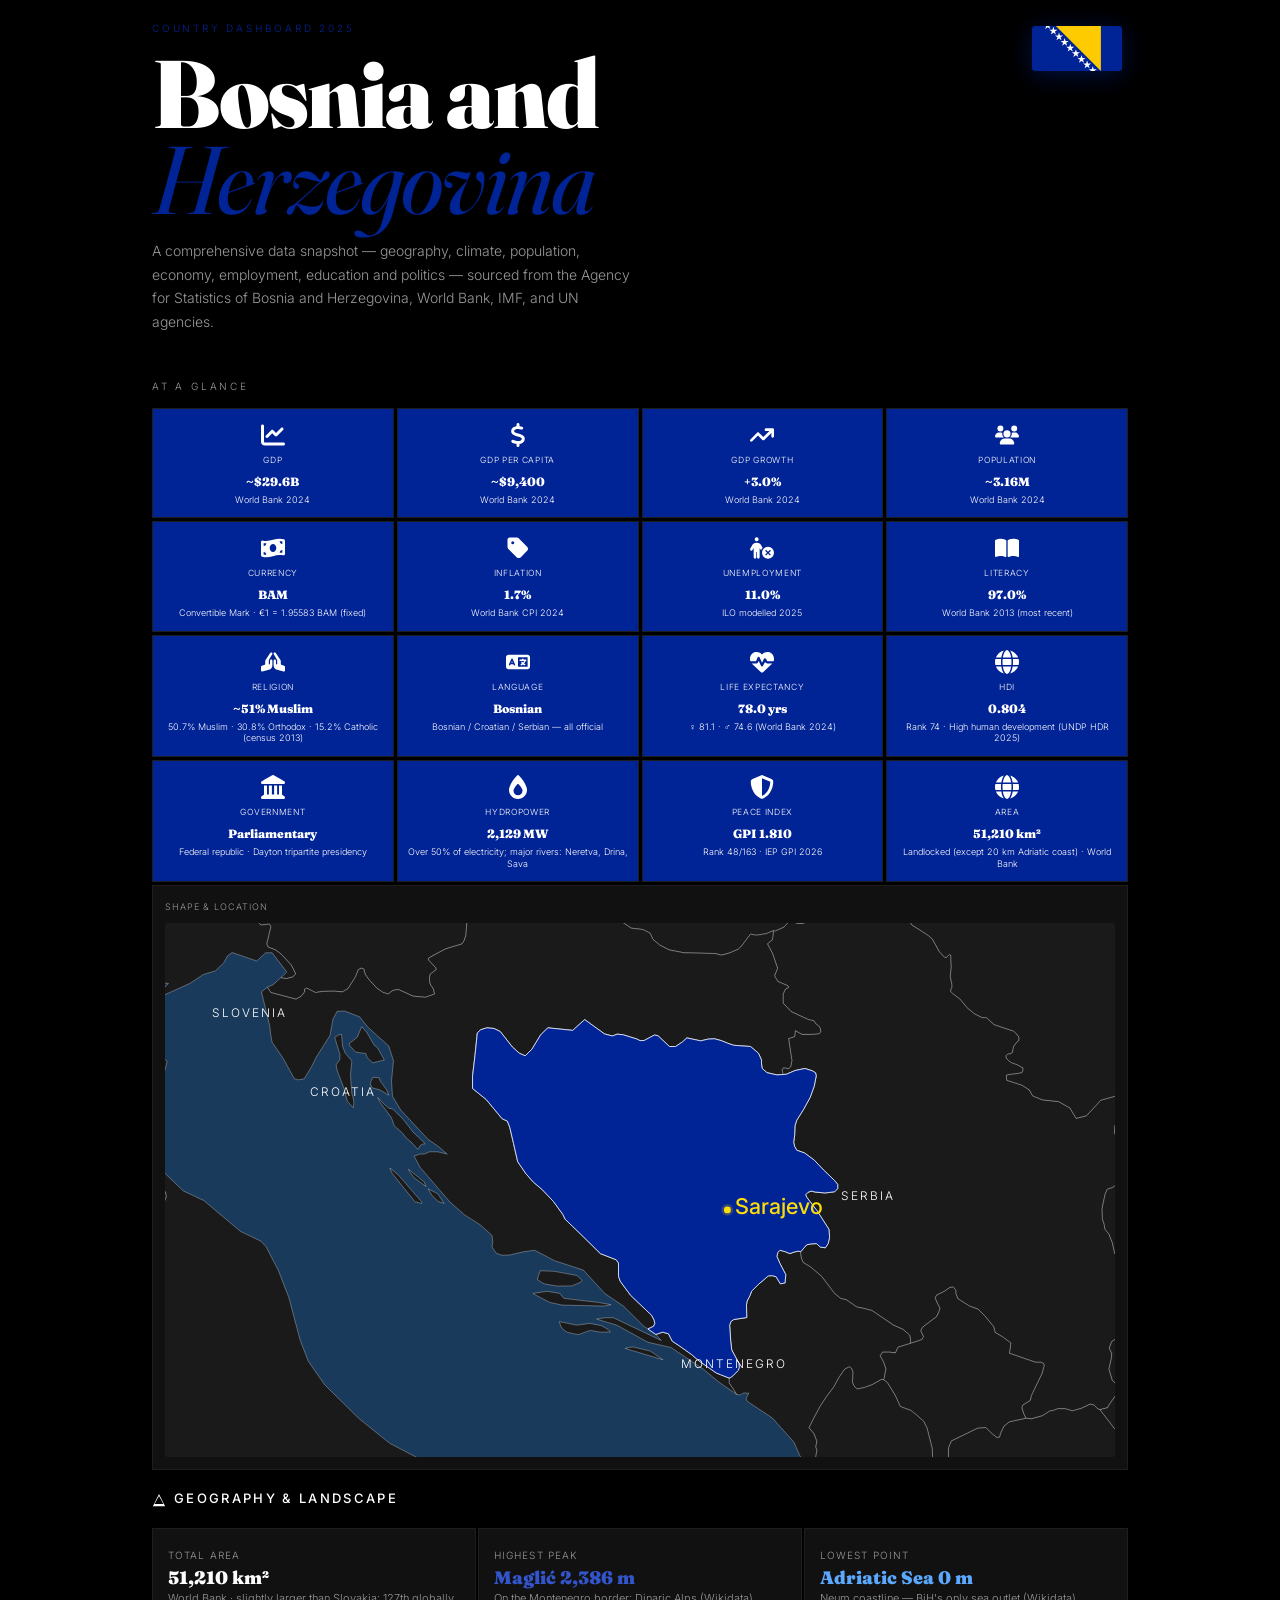
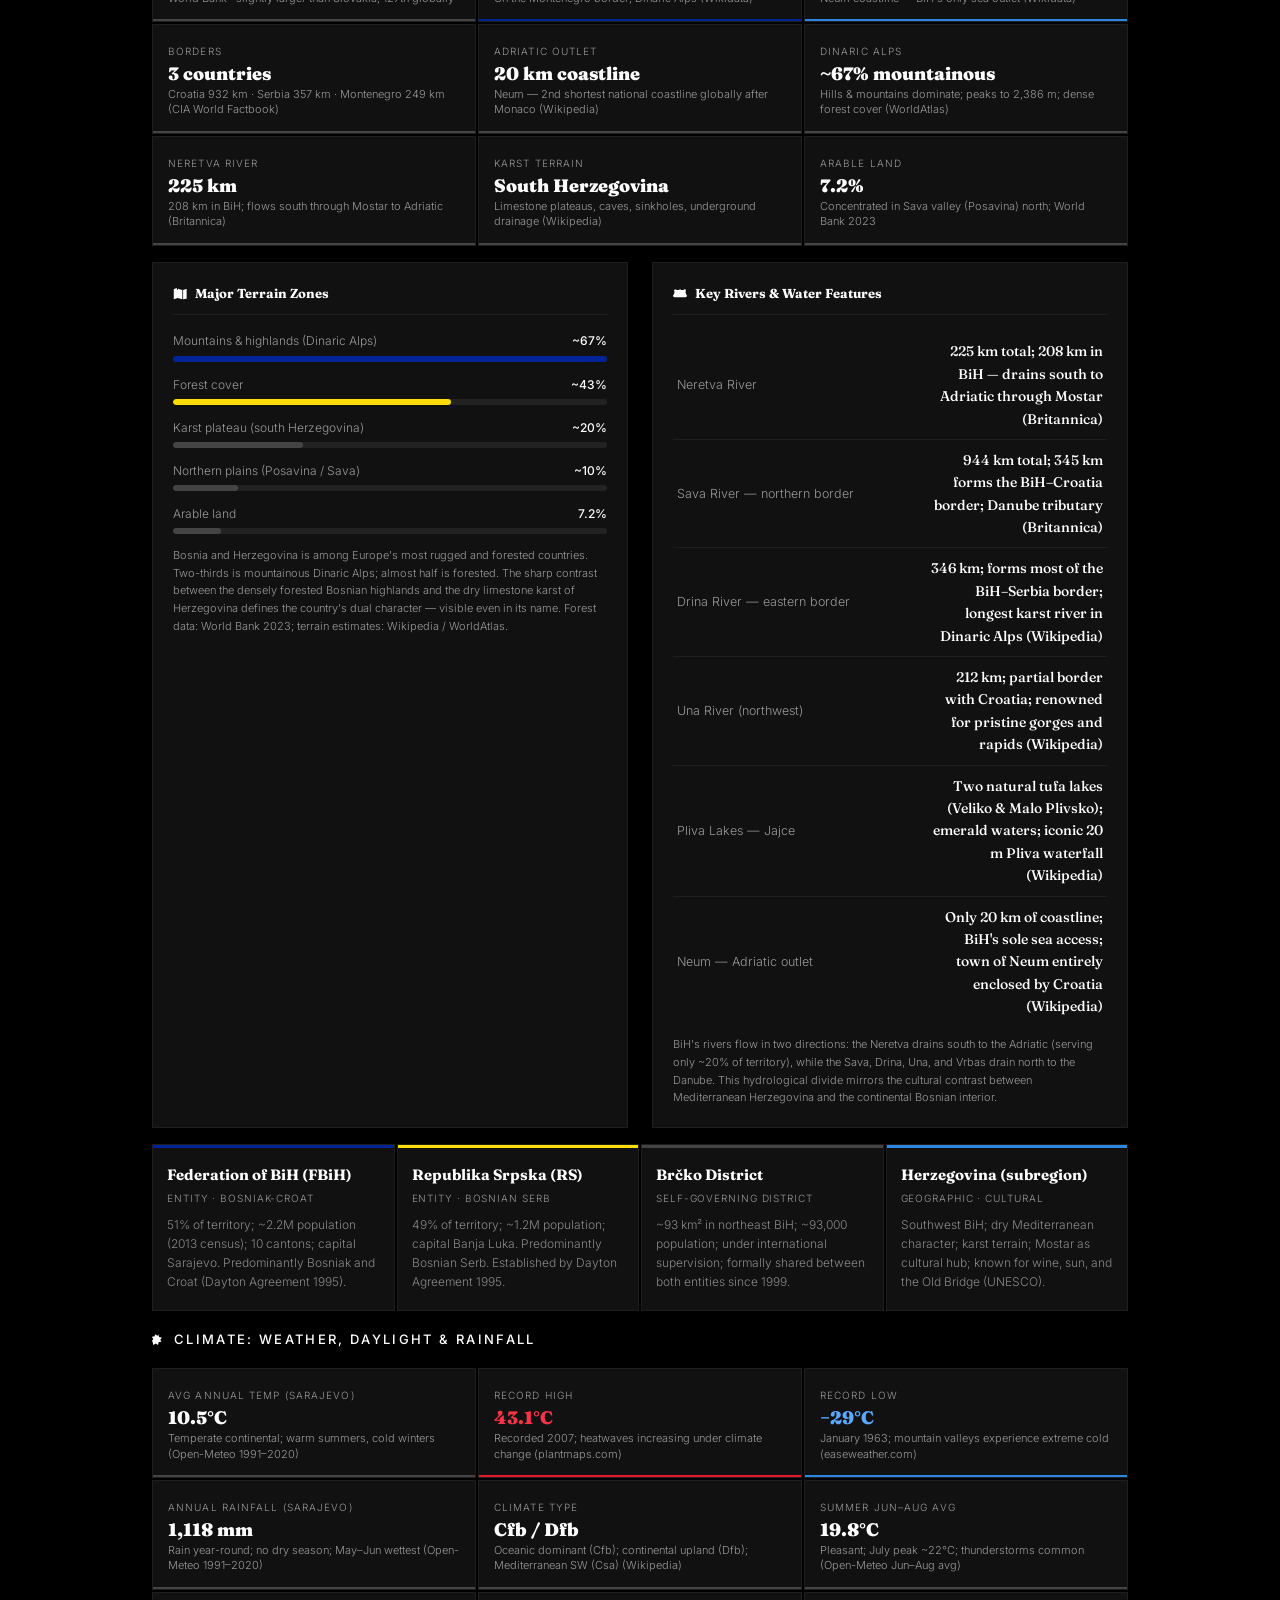
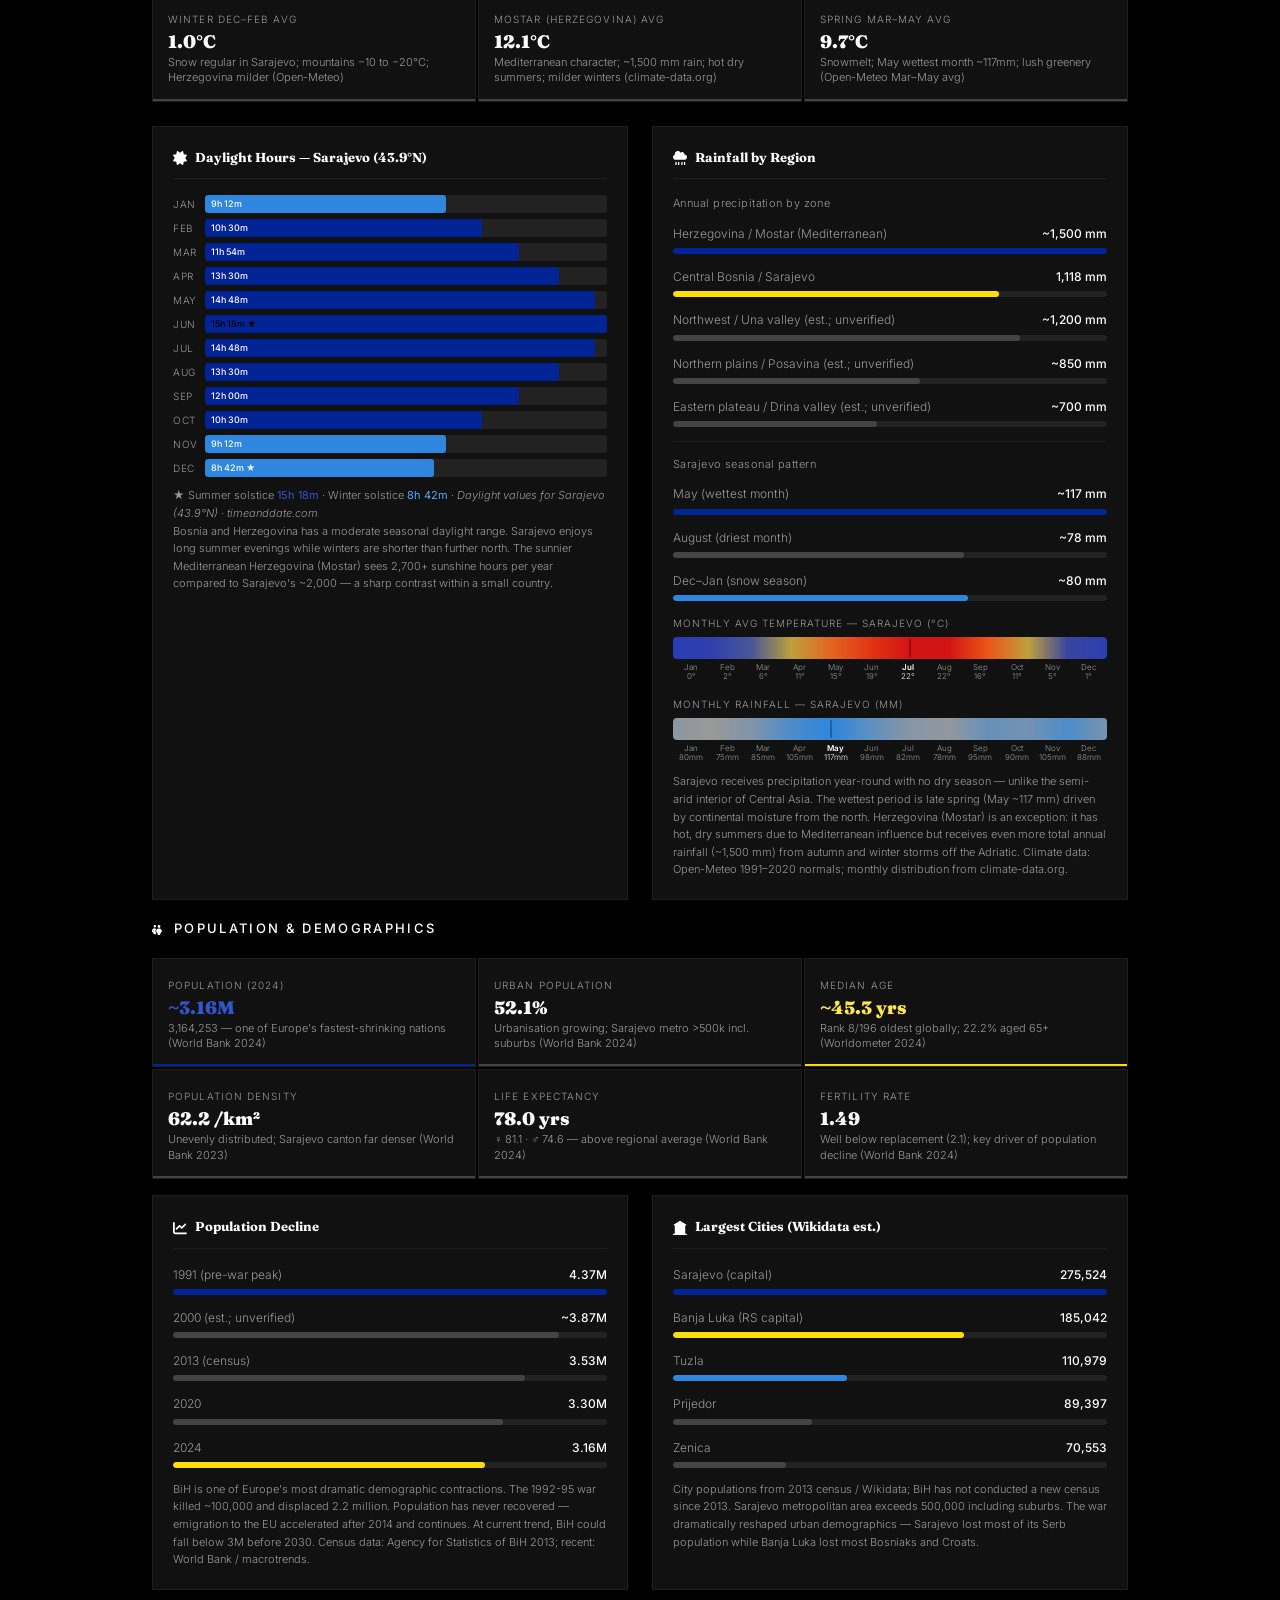
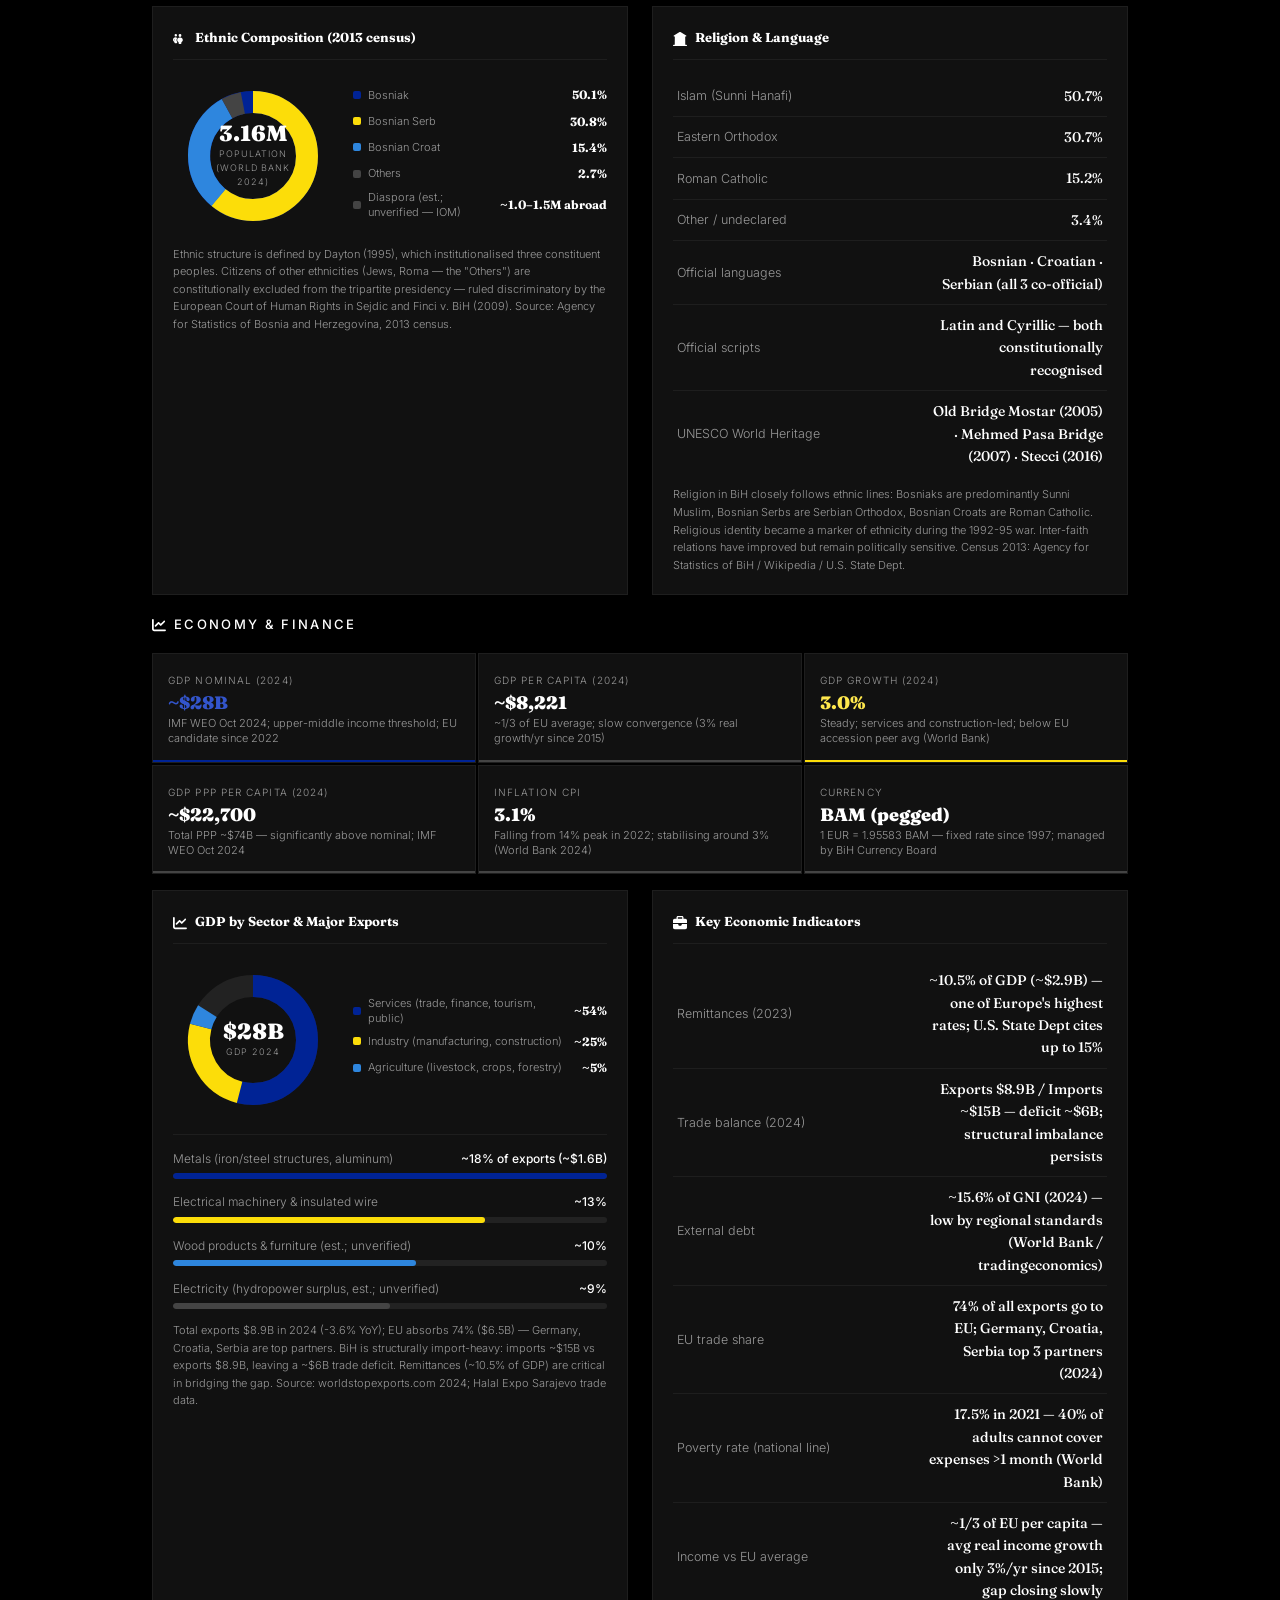
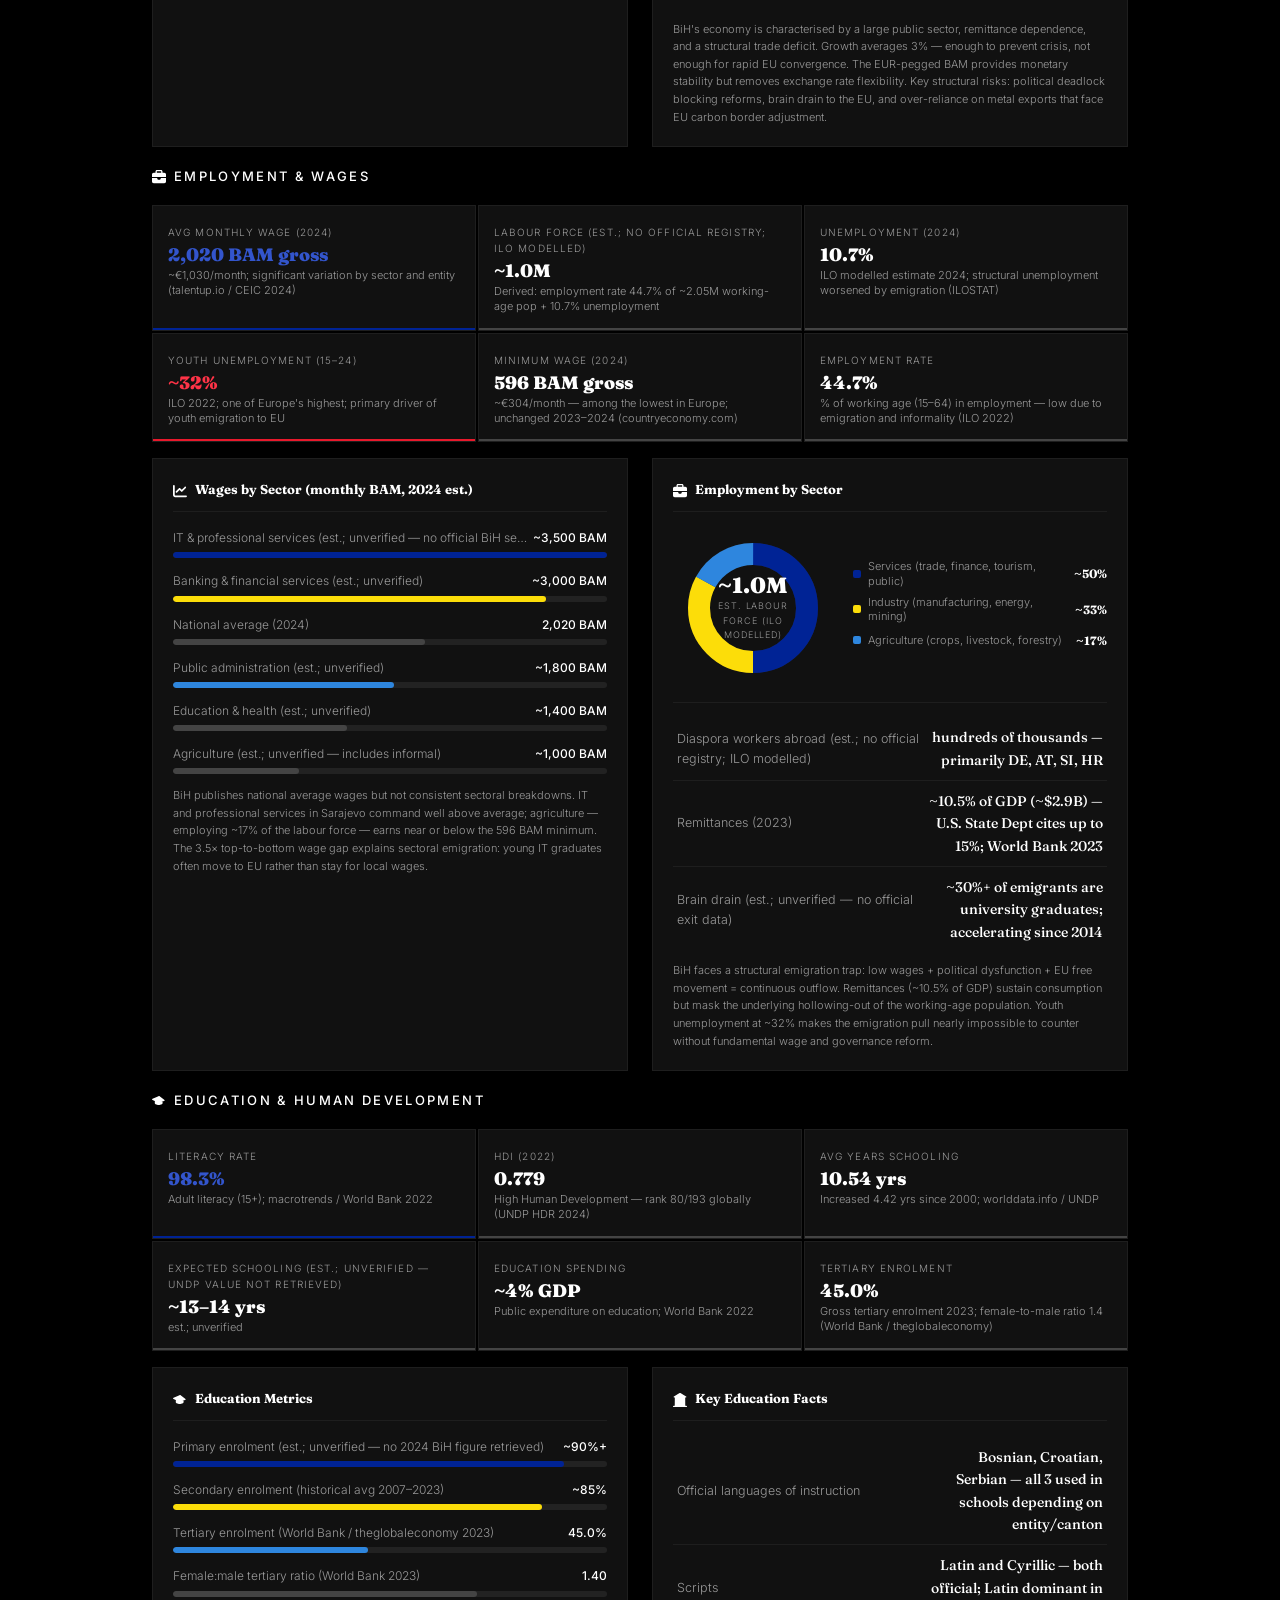
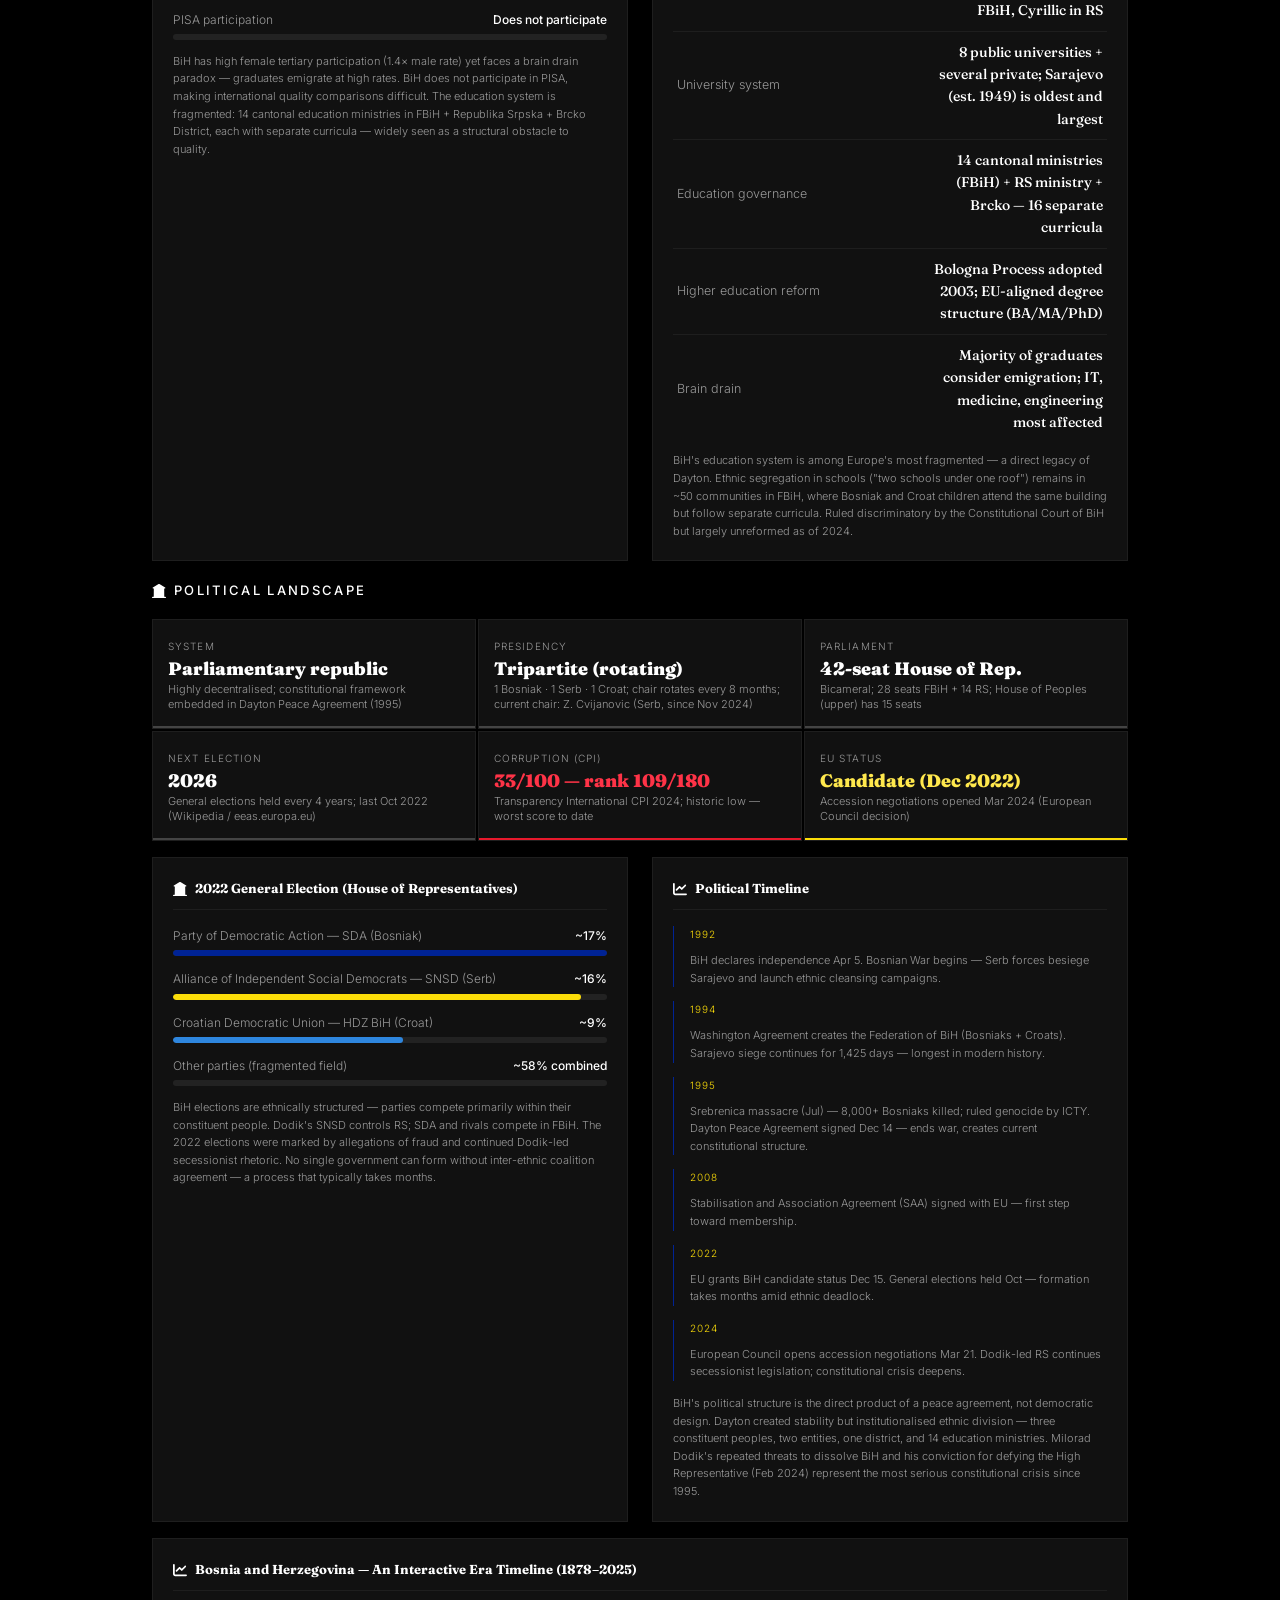
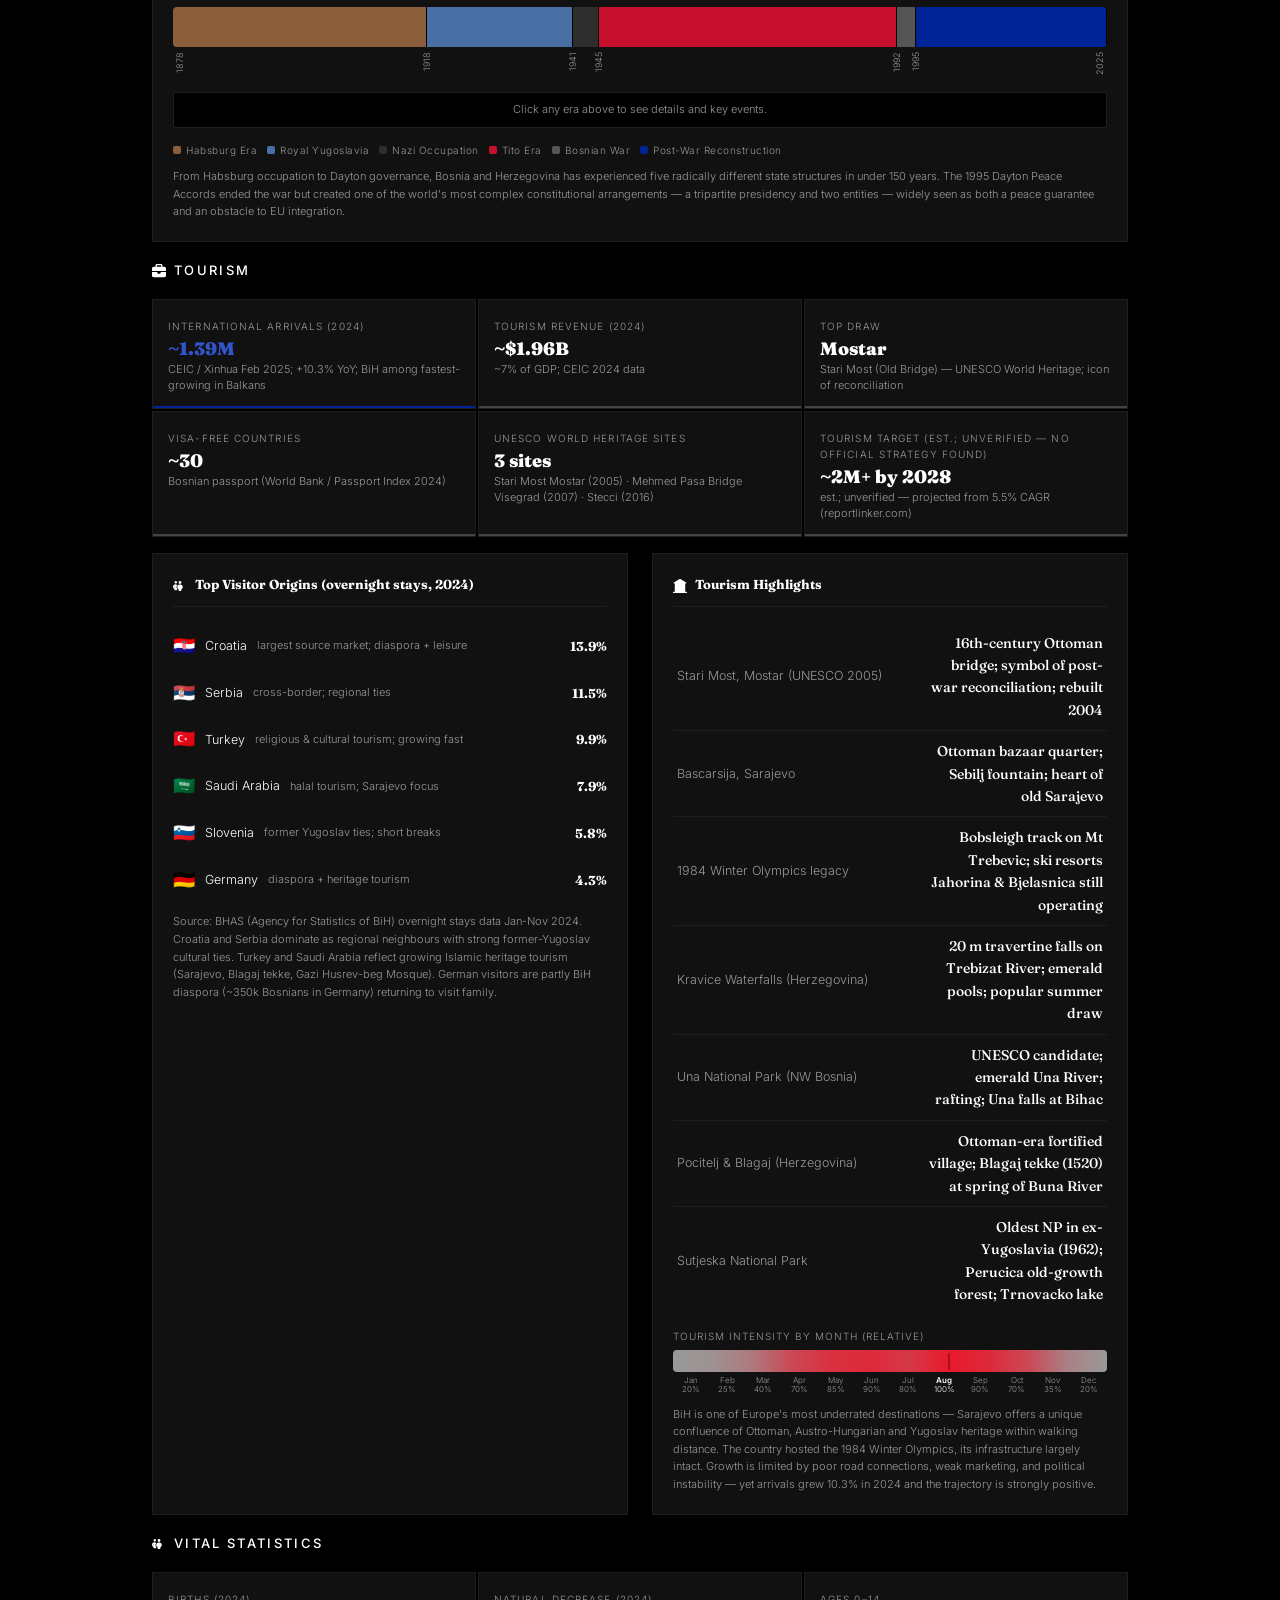
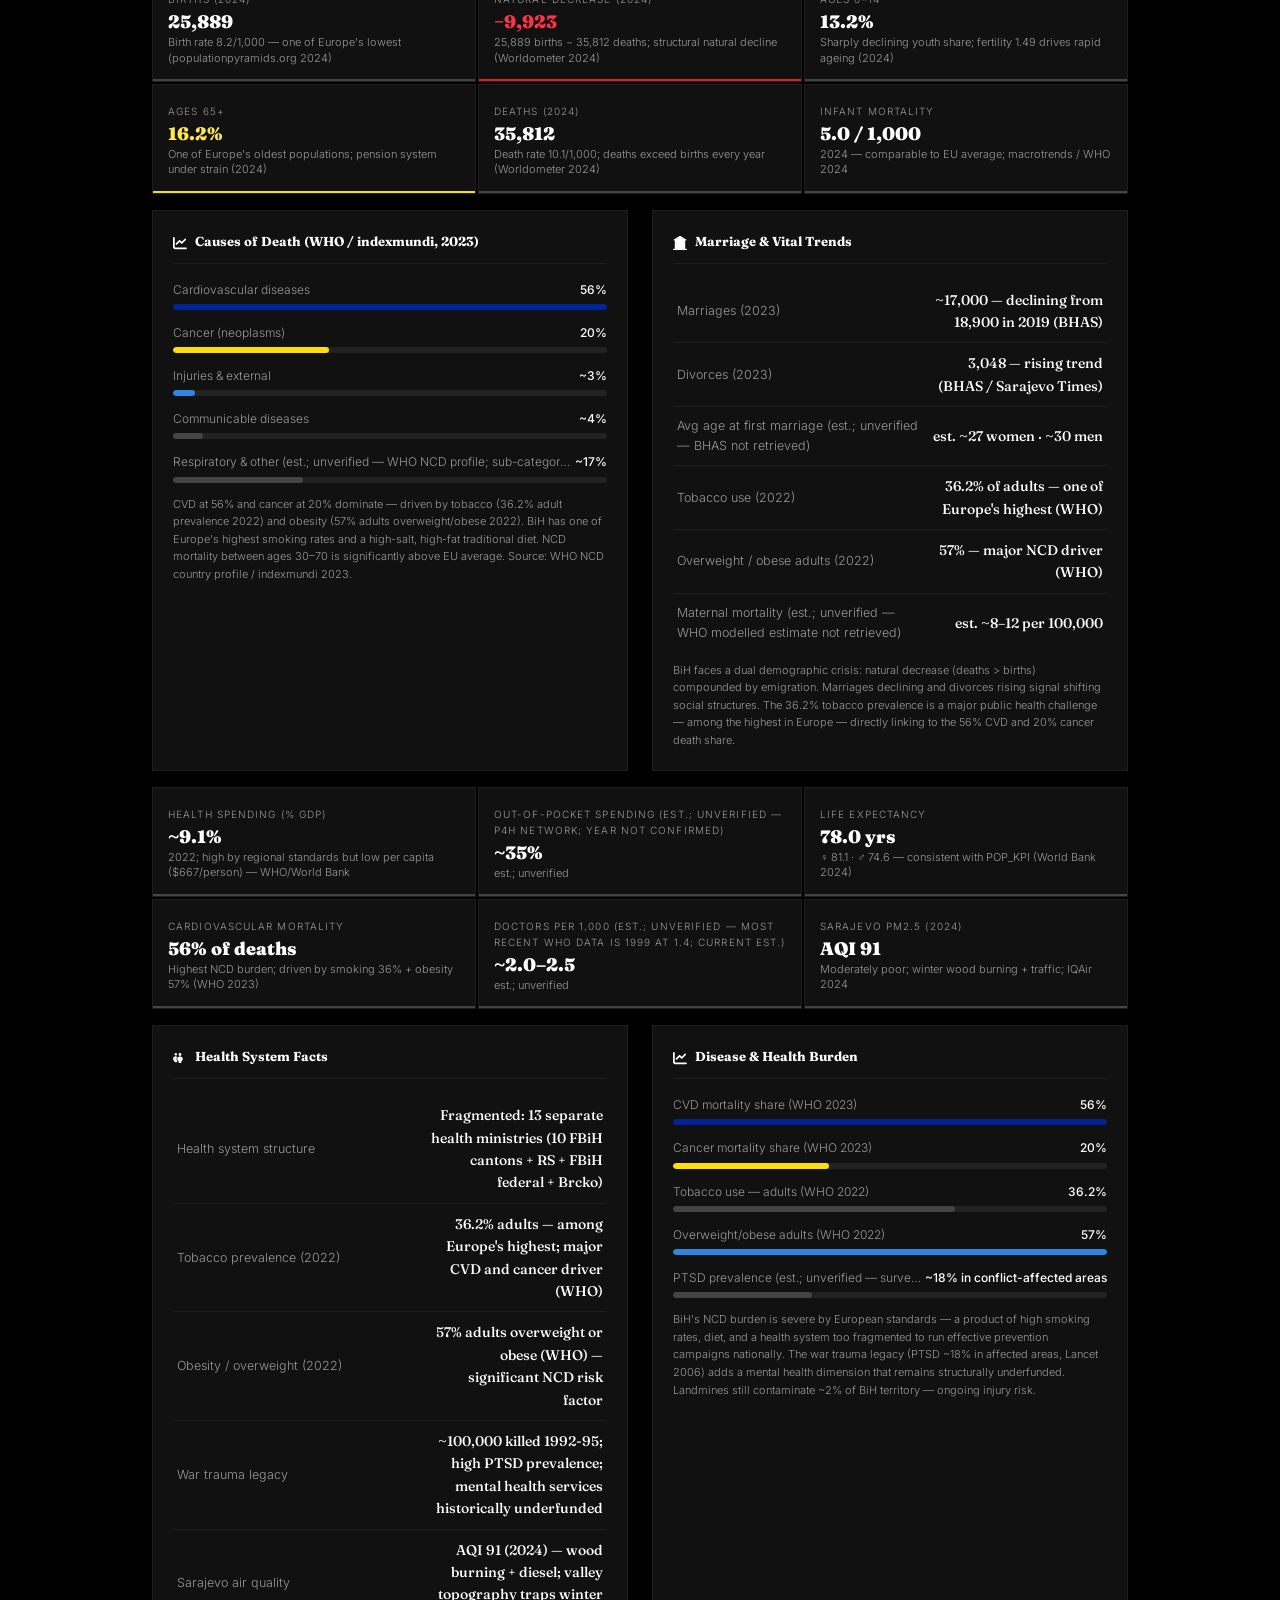
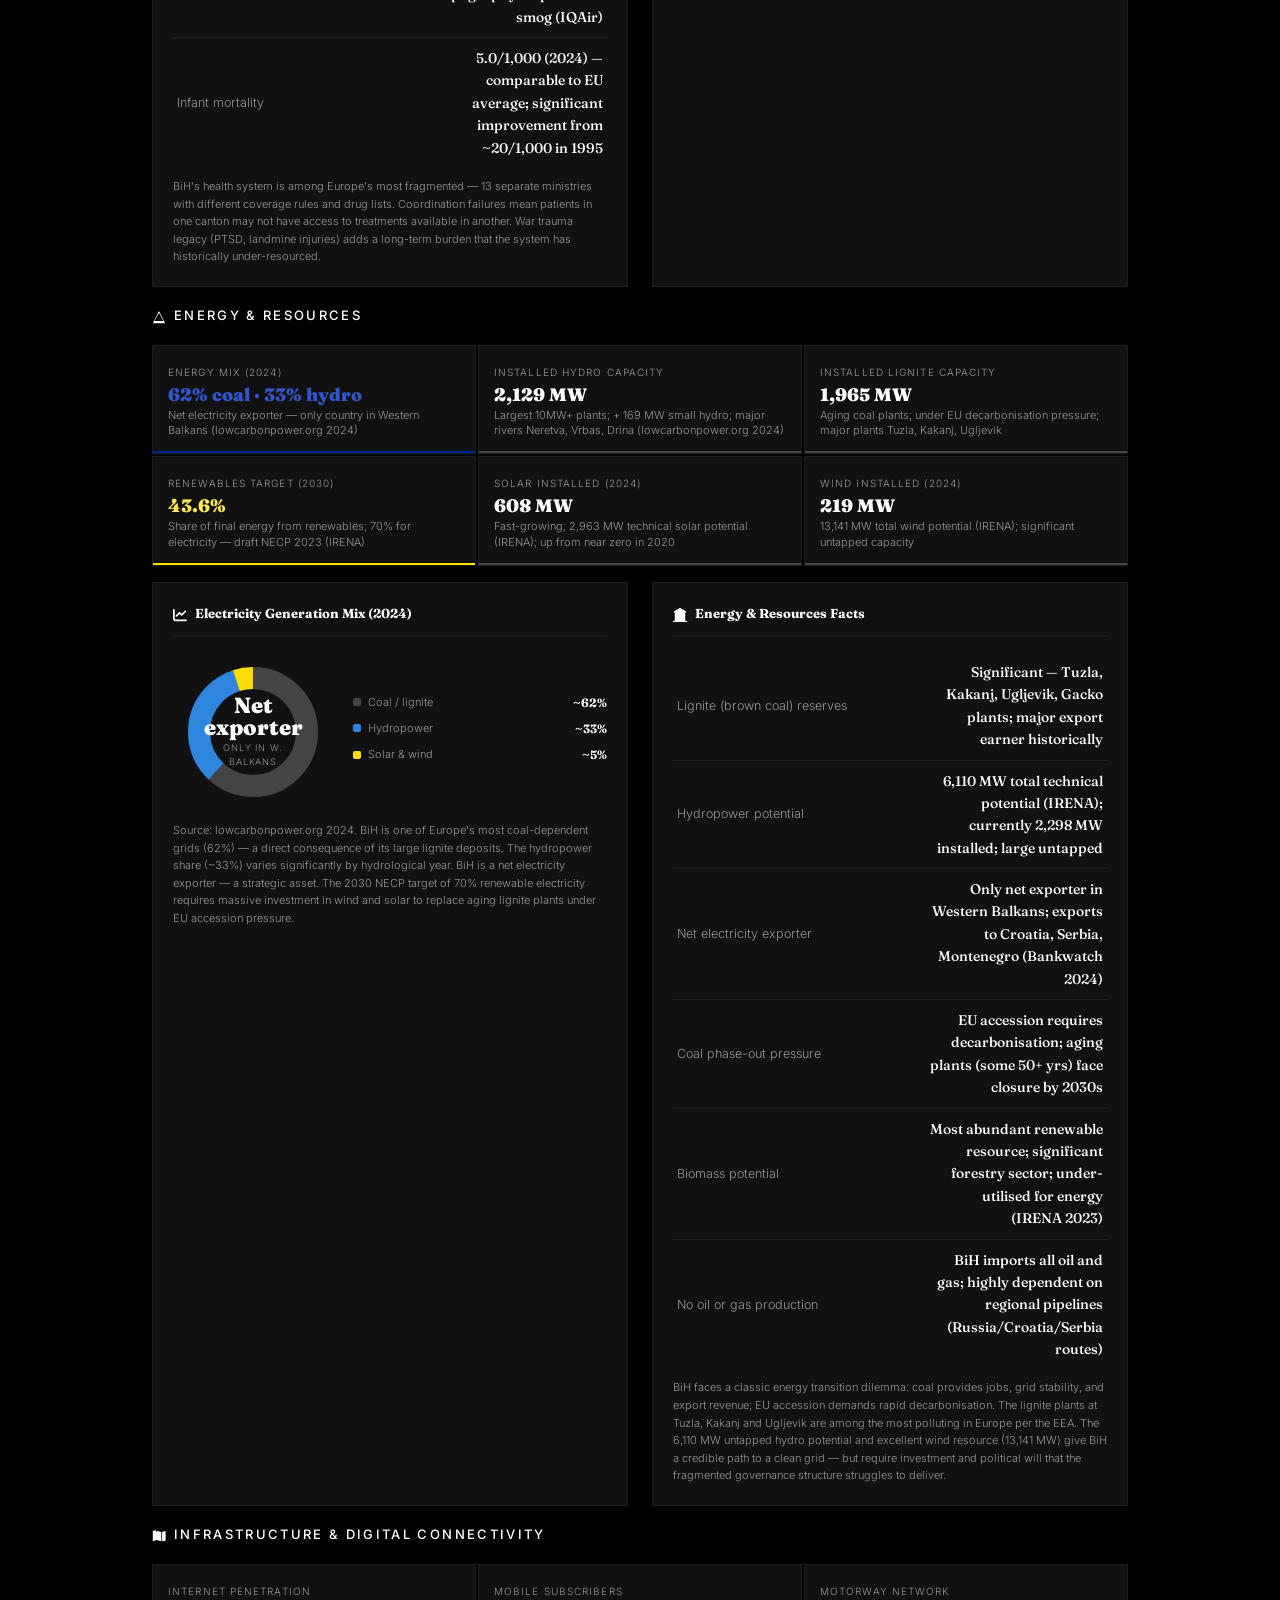
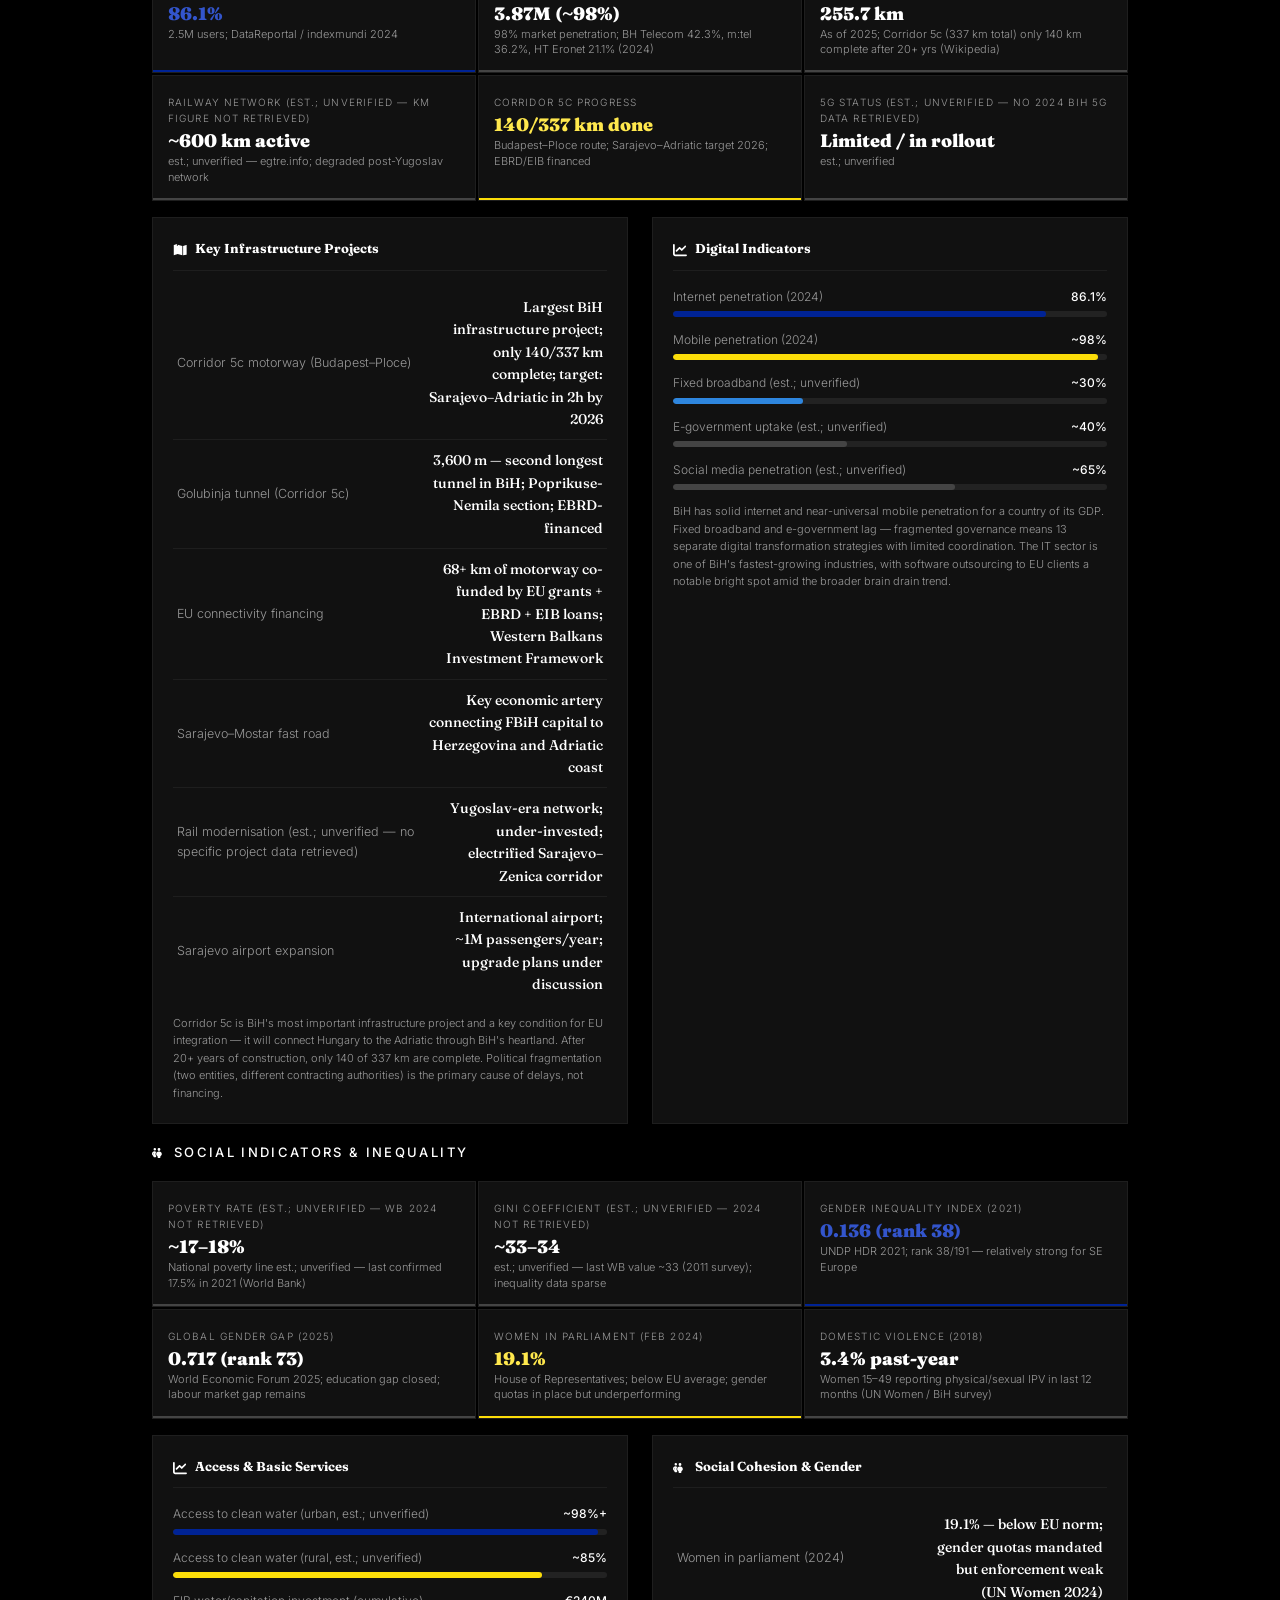
==== commit 2973c792: "chore(bih): recompile dashboard HTML — GPI/RSF/WJP/FH slots updated Co-Authored-By: Claude Sonnet 4." ====
--- a/dashboards/bosnia-and-herzegovina.html
+++ b/dashboards/bosnia-and-herzegovina.html
@@ -388,10 +388,10 @@
               Peace Index
             </div>
             <div class="glance-tile-value">
-              GPI 1.869
+              GPI 1.810
             </div>
             <div class="glance-tile-note">
-              Rank 54/163 (IEP GPI 2024)
+              Rank 48/163 · IEP GPI 2026
             </div>
           </div>
           <div class="glance-tile">
@@ -5384,13 +5384,13 @@
             <div class="kpi-accent" style="background:#444">
             </div>
             <div class="kpi-label">
-              Global Peace Index 2024 (est.; unverified — BiH exact rank not retrieved)
-            </div>
-            <div class="kpi-value" style="color:#fff">
-              ~Rank 55–70
-            </div>
-            <div class="kpi-sub">
-              est.; unverified — BiH generally scores in upper-middle tier; post-war stability improved significantly
+              Global Peace Index (IEP GPI 2026)
+            </div>
+            <div class="kpi-value" style="color:#fff">
+              1.810 · Rank 48/163
+            </div>
+            <div class="kpi-sub">
+              IEP GPI 2026
             </div>
           </div>
         </div>
@@ -5432,13 +5432,13 @@
             <div class="kpi-accent" style="background:#444">
             </div>
             <div class="kpi-label">
-              Press Freedom (RSF 2025)
-            </div>
-            <div class="kpi-value" style="color:#fff">
-              ~Rank 60–70
-            </div>
-            <div class="kpi-sub">
-              RSF 2025; classified Problematic; political pressure on public broadcasters; BNTV incidents
+              Press Freedom (RSF 2026)
+            </div>
+            <div class="kpi-value" style="color:#fff">
+              Rank 90/180
+            </div>
+            <div class="kpi-sub">
+              RSF 2026; score 54.3/100; classified Problematic; political pressure on public broadcasters
             </div>
           </div>
         </div>
@@ -5564,28 +5564,28 @@
             </div>
             <div class="bar" id="bar">
               <div class="bar-header">
-                <span class="bar-label">Press freedom score (est.; unverified — RSF does not publish numeric score; rank ~60–70 converted)</span><span class="bar-value">~55/100</span>
-              </div>
-              <div class="bar-track">
-                <div class="bar-fill" style="width:55%;background:#444">
-                </div>
-              </div>
-            </div>
-            <div class="bar" id="bar">
-              <div class="bar-header">
-                <span class="bar-label">Rule of law (WJP 2023, 100=best)</span><span class="bar-value">~42/100</span>
-              </div>
-              <div class="bar-track">
-                <div class="bar-fill" style="width:42%;background:#2E86DE">
-                </div>
-              </div>
-            </div>
-            <div class="bar" id="bar">
-              <div class="bar-header">
-                <span class="bar-label">Political rights (Freedom House 2024, 100=best; est.; unverified — FH score not retrieved in this session)</span><span class="bar-value">~40/100</span>
-              </div>
-              <div class="bar-track">
-                <div class="bar-fill" style="width:40%;background:#444">
+                <span class="bar-label">Press freedom score (RSF 2026, 100=most free)</span><span class="bar-value">54.3/100</span>
+              </div>
+              <div class="bar-track">
+                <div class="bar-fill" style="width:54%;background:#444">
+                </div>
+              </div>
+            </div>
+            <div class="bar" id="bar">
+              <div class="bar-header">
+                <span class="bar-label">Rule of law (WJP 2025, 100=best)</span><span class="bar-value">57/100</span>
+              </div>
+              <div class="bar-track">
+                <div class="bar-fill" style="width:57%;background:#2E86DE">
+                </div>
+              </div>
+            </div>
+            <div class="bar" id="bar">
+              <div class="bar-header">
+                <span class="bar-label">Political rights (Freedom House 2025, 100=best)</span><span class="bar-value">52/100</span>
+              </div>
+              <div class="bar-track">
+                <div class="bar-fill" style="width:52%;background:#444">
                 </div>
               </div>
             </div>
@@ -5600,7 +5600,7 @@
           Sources: Agency for Statistics of Bosnia and Herzegovina · World Bank 2024 · IMF WEO 2025 · UNDP HDR 2025 · Transparency International CPI 2025 · WHO · IEP GPI 2024 · RSF Press Freedom 2024 · World Justice Project 2024 · Freedom House 2025 · ILO · Open-Meteo · Data as of [Month Year].
         </p>
         <p class="footer-legal">
-          Generated 18 June 2026 · Claude Sonnet 4.6 (Anthropic) · iAlmirPro
+          Generated 19 June 2026 · Claude Sonnet 4.6 (Anthropic) · iAlmirPro
         </p>
       </div>
     </div>
